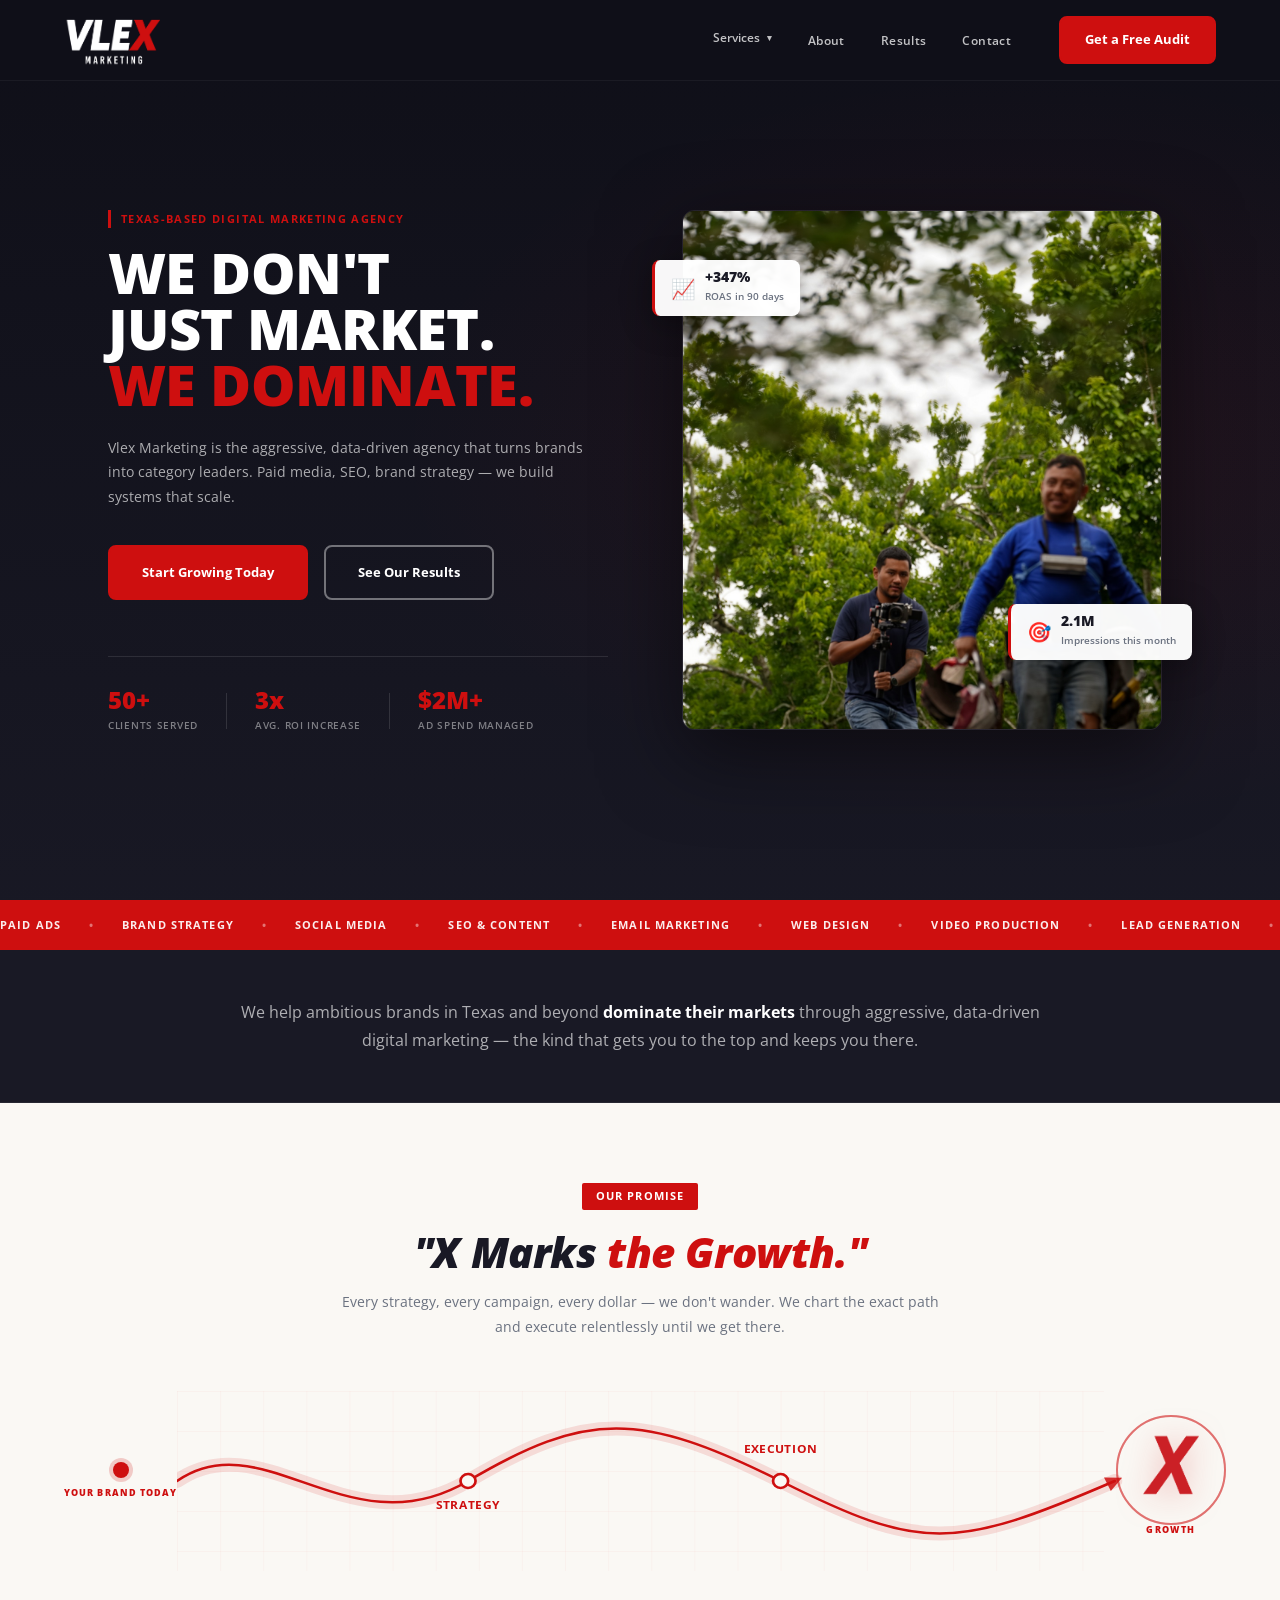
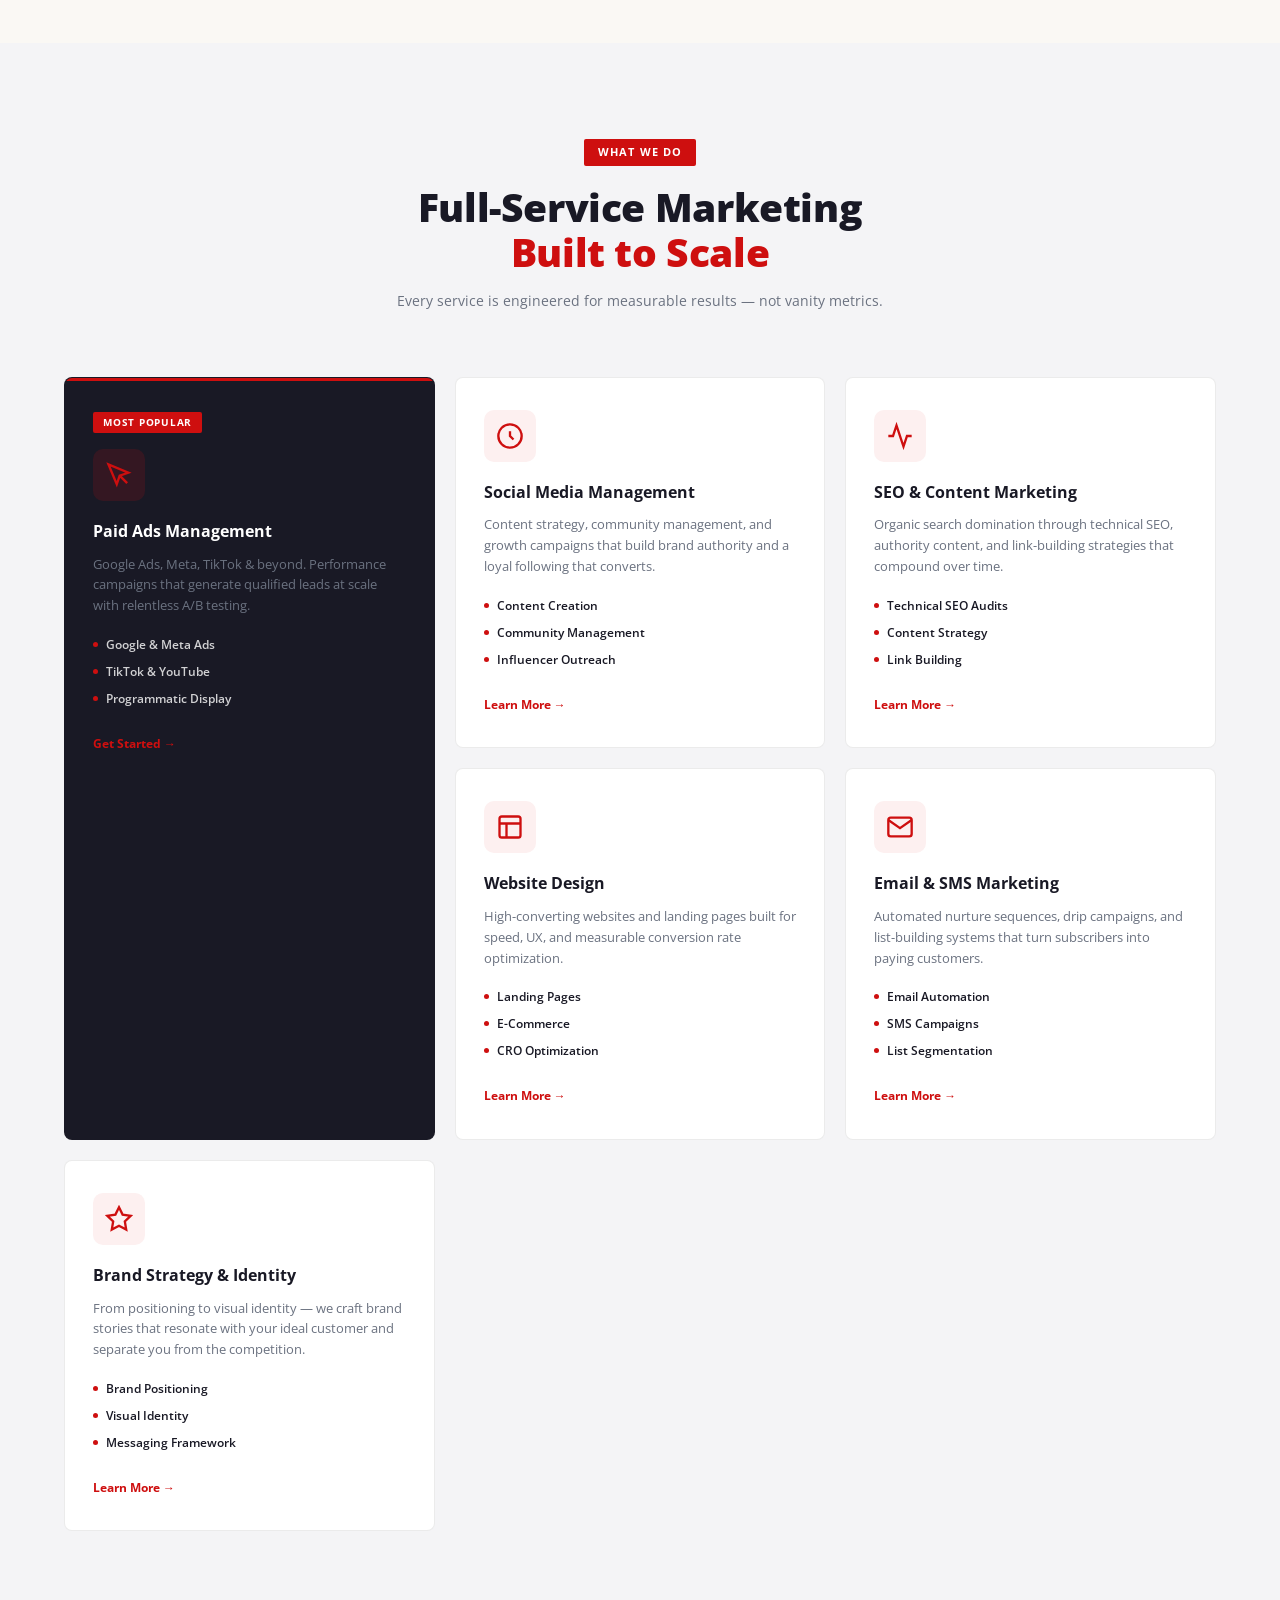
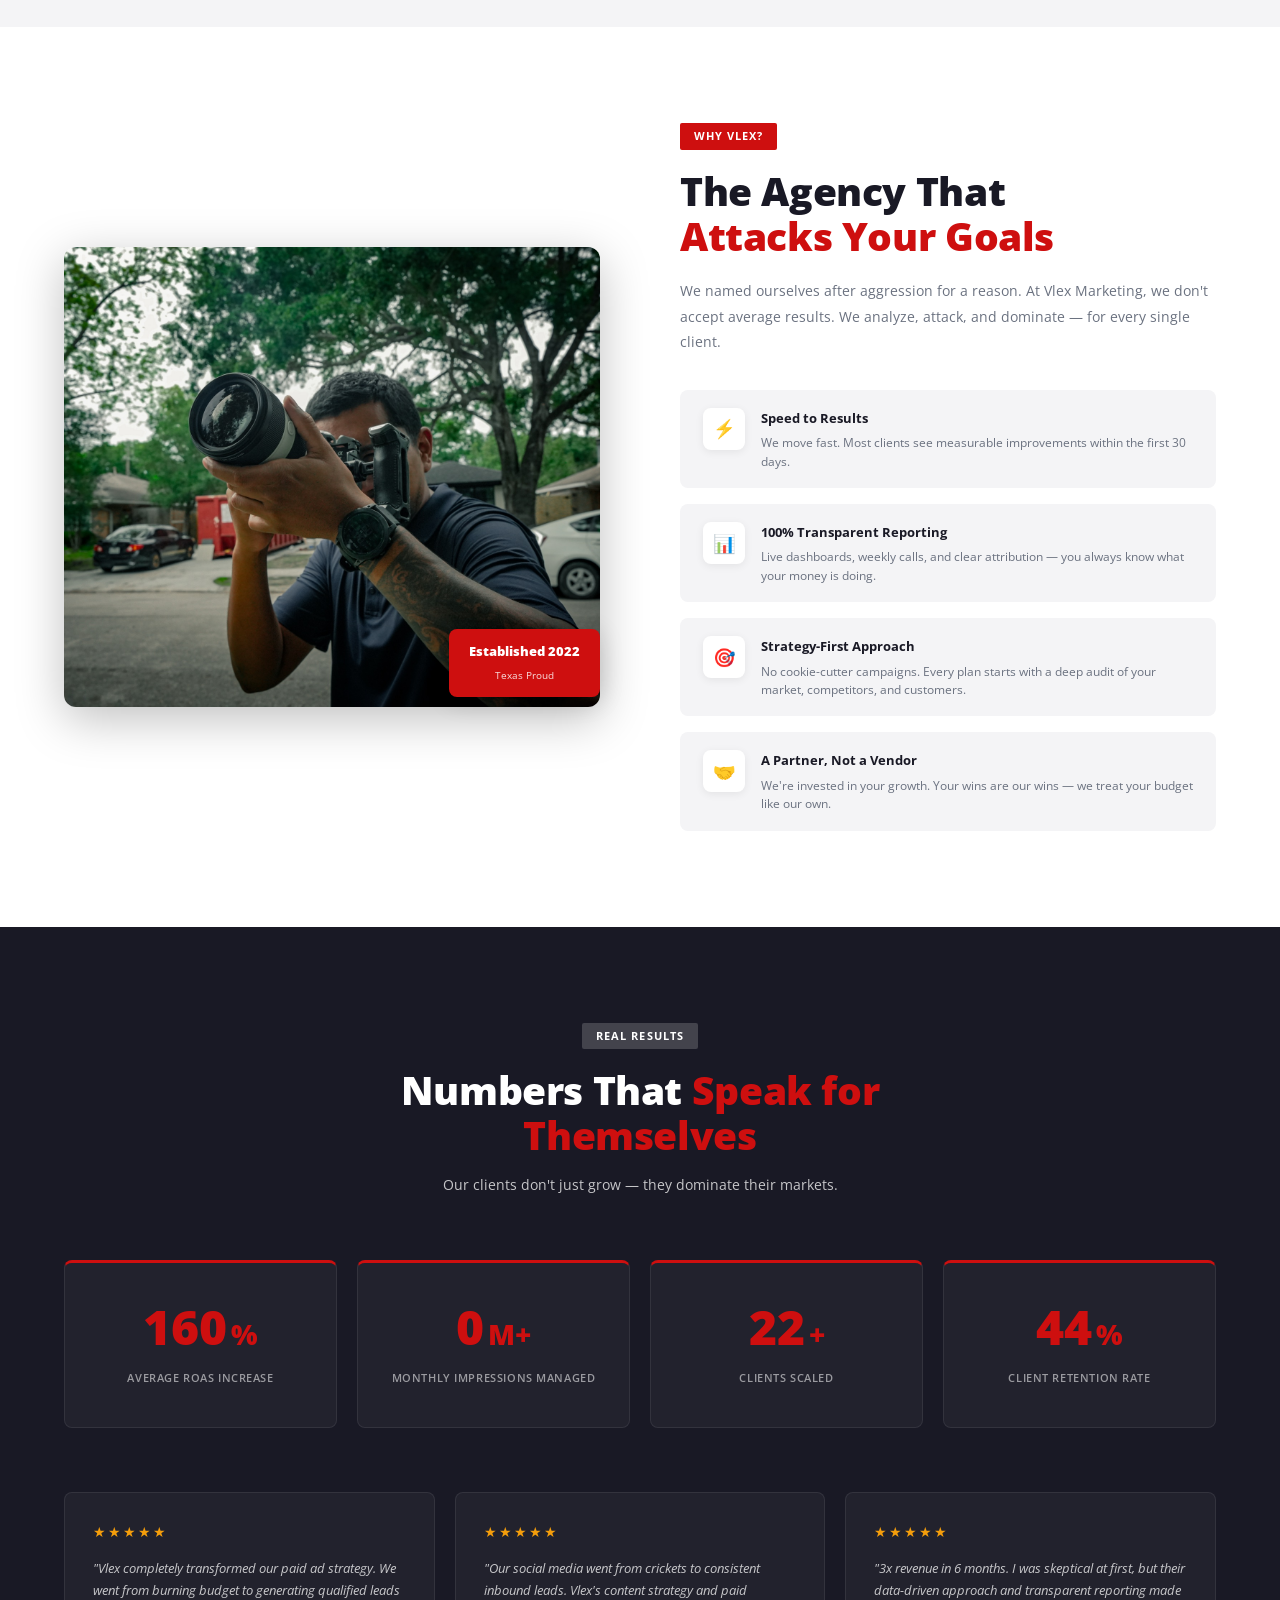
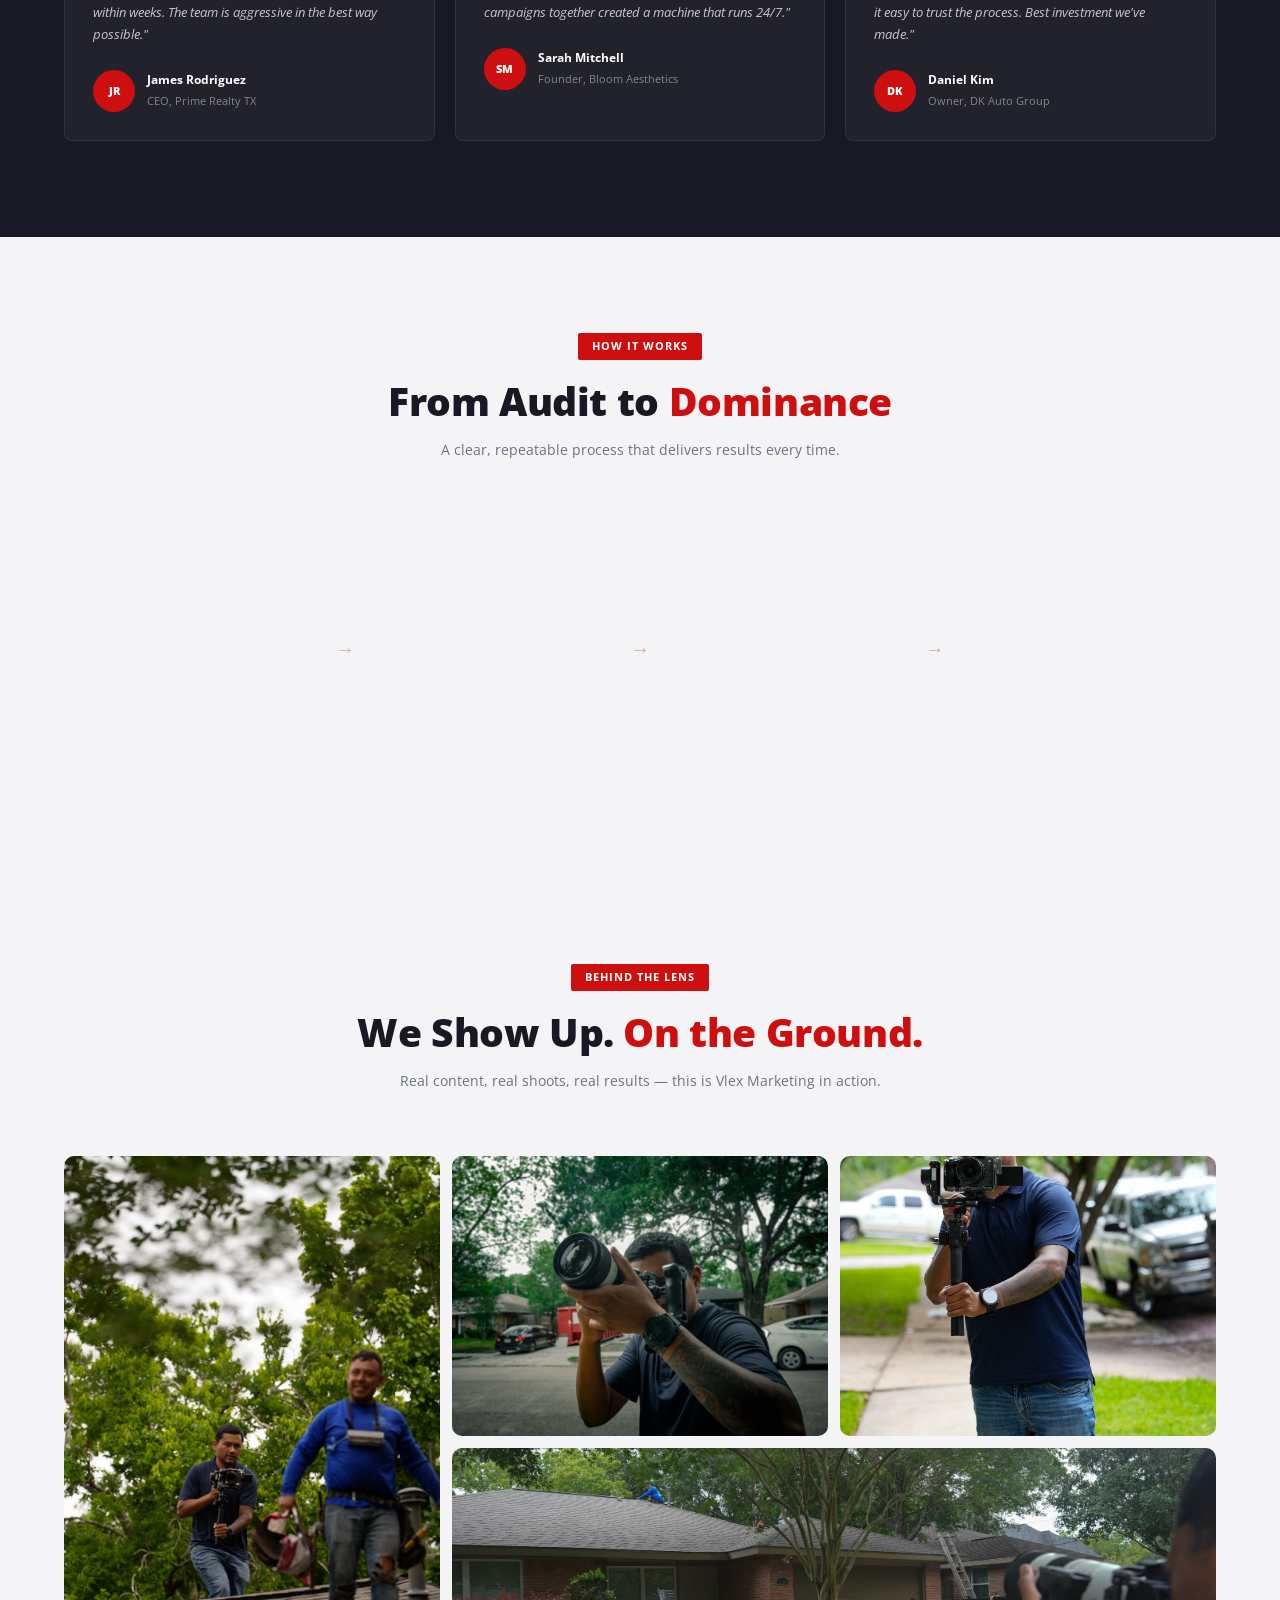
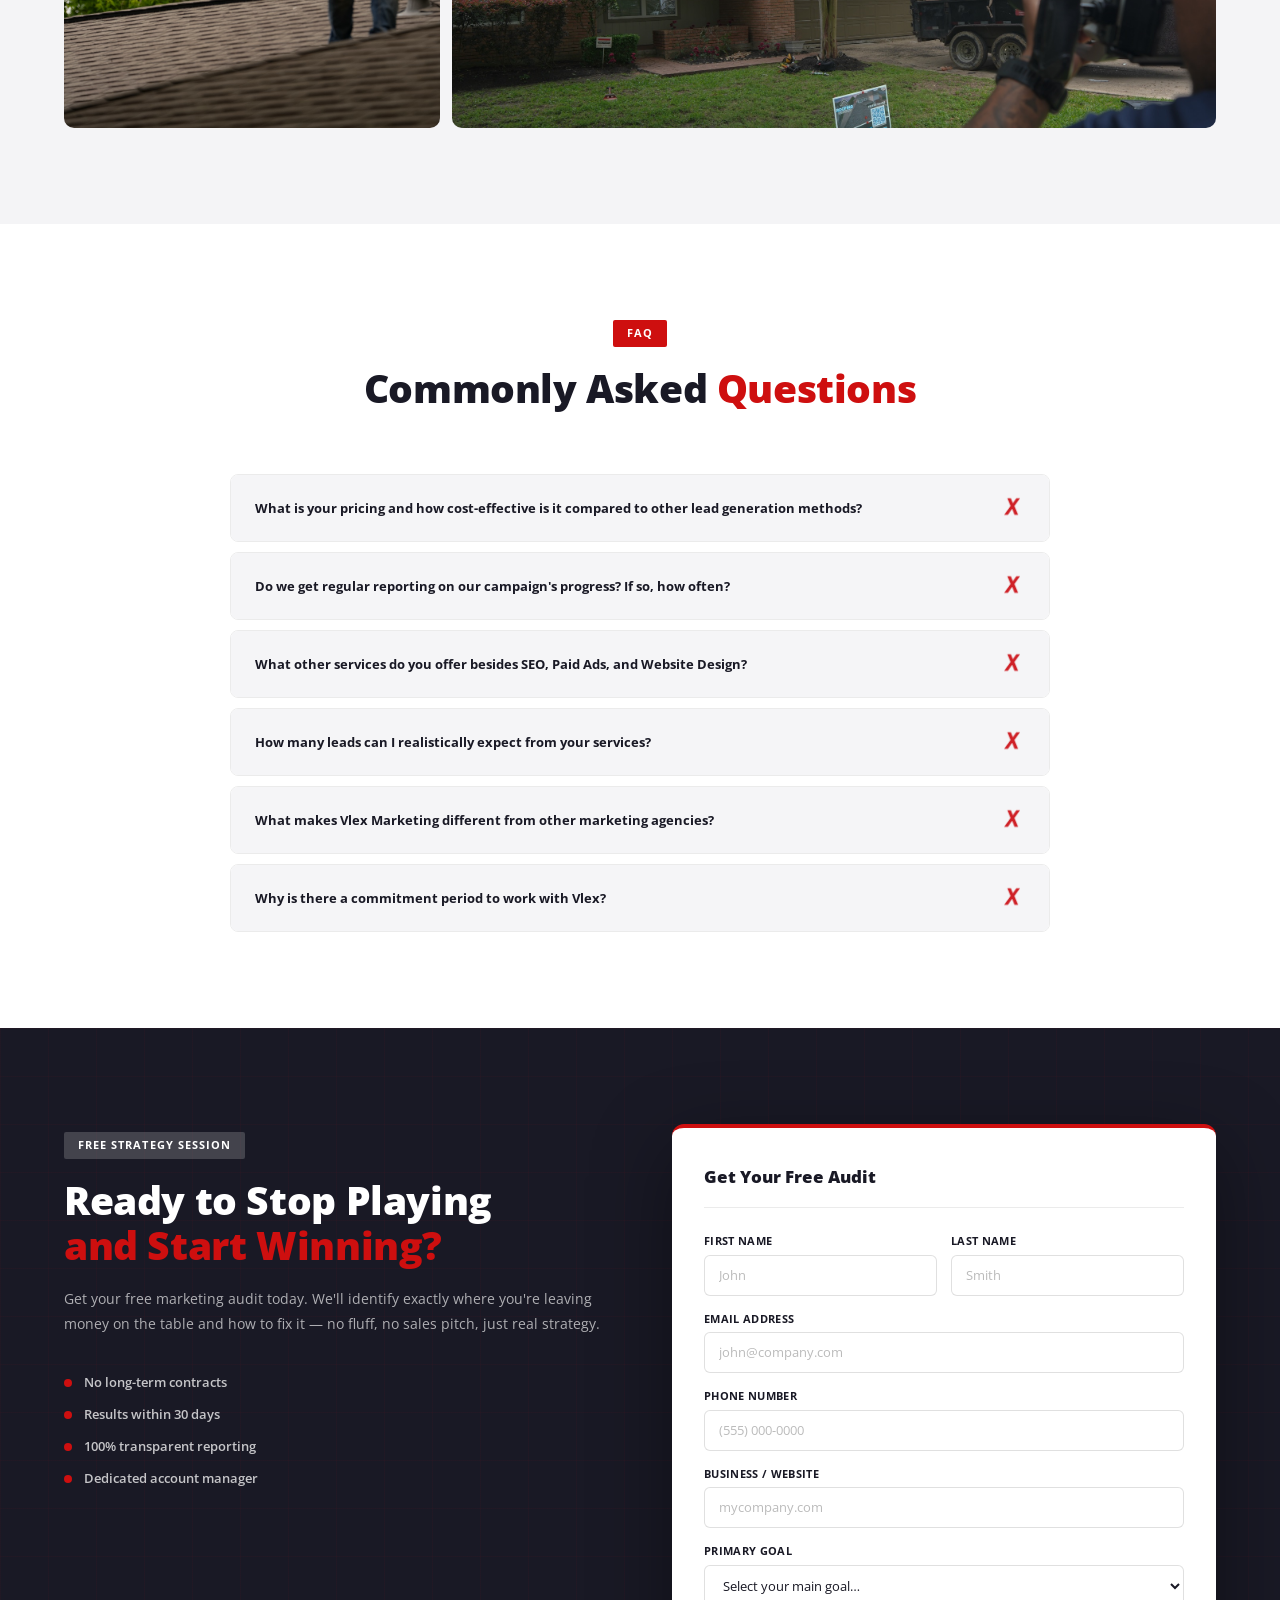
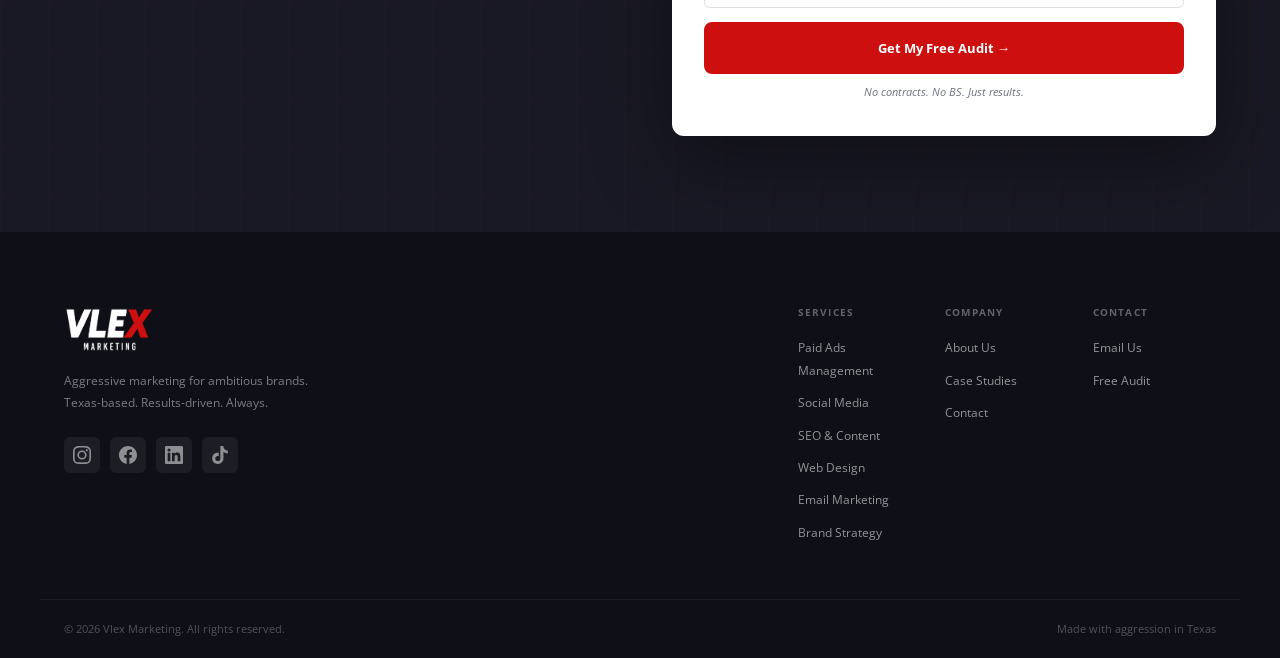
==== index.html @ 025aaabb "Show YOUR BRAND TODAY on mobile, close gap between trail tip and X icon" ====
<!DOCTYPE html>
<html lang="en">
<head>
  <meta charset="UTF-8" />
  <meta name="viewport" content="width=device-width, initial-scale=1.0" />
  <title>Vlex Marketing — Dominate Your Market</title>
  <meta name="description" content="Vlex Marketing is a Texas-based digital marketing agency specializing in paid ads, SEO, social media, and brand strategy that drives real, measurable results." />
  <link rel="preconnect" href="https://fonts.googleapis.com" />
  <link rel="preconnect" href="https://fonts.gstatic.com" crossorigin />
  <link href="https://fonts.googleapis.com/css2?family=Open+Sans:wght@400;500;600;700;800;900&display=swap" rel="stylesheet" />
  <link rel="stylesheet" href="style.css" />
</head>
<body>

  <!-- NAV -->
  <nav class="nav" id="navbar">
    <div class="container nav__inner">
      <a href="#" class="nav__logo">
        <img src="brand assests/logovlex.png" alt="Vlex Marketing" />
      </a>
      <ul class="nav__links">
        <li class="nav__item--dropdown">
          <button class="nav__dropdown-toggle" type="button" onclick="var p=this.closest('.nav__item--dropdown');p.classList.toggle('open');event.stopPropagation();">Services <span class="nav__chevron">▾</span></button>
          <div class="nav__mega">
            <div class="mega__main">
              <a href="paid-ads.html" class="mega__card">
                <div class="mega__img">
                  <img src="brand assests/DSC00026-3.jpg" alt="Paid Ads Management" />
                </div>
                <h4>Paid Ads Management</h4>
                <p>Google Ads, Meta &amp; TikTok campaigns built to generate qualified leads at scale.</p>
              </a>
              <a href="seo.html" class="mega__card">
                <div class="mega__img">
                  <img src="brand assests/DSC00129.jpg" alt="SEO & Content" />
                </div>
                <h4>SEO &amp; Content Marketing</h4>
                <p>Dominate organic search through technical SEO, authority content, and link building.</p>
              </a>
              <a href="website-design.html" class="mega__card">
                <div class="mega__img">
                  <img src="brand assests/DSC00015.jpg" alt="Website Design" />
                </div>
                <h4>Website Design</h4>
                <p>High-converting websites and landing pages built for speed and measurable ROI.</p>
              </a>
            </div>
            <div class="mega__side">
              <a href="google-maps.html" class="mega__side-item">
                <div class="mega__side-icon">
                  <svg width="20" height="20" viewBox="0 0 24 24" fill="none" stroke="currentColor" stroke-width="2"><path d="M21 10c0 7-9 13-9 13s-9-6-9-13a9 9 0 0 1 18 0z"/><circle cx="12" cy="10" r="3"/></svg>
                </div>
                <div>
                  <h4>Google Maps SEO</h4>
                  <p>Get your business to the top of Google Maps so local customers find you first — before your competitors.</p>
                </div>
              </a>
              <a href="local-service-ads.html" class="mega__side-item">
                <div class="mega__side-icon">
                  <svg width="20" height="20" viewBox="0 0 24 24" fill="none" stroke="currentColor" stroke-width="2"><path d="M22 16.92v3a2 2 0 01-2.18 2 19.79 19.79 0 01-8.63-3.07A19.5 19.5 0 013.07 9.8 19.79 19.79 0 01.22 1.18 2 2 0 012.18 0h3a2 2 0 012 1.72 12.84 12.84 0 00.7 2.81 2 2 0 01-.45 2.11L6.91 7.09a16 16 0 006 6l.56-.56a2 2 0 012.11-.45 12.84 12.84 0 002.81.7A2 2 0 0122 14.92z"/></svg>
                </div>
                <div>
                  <h4>Google Local Service Ads</h4>
                  <p>Pay-per-lead ads that put your business at the very top of Google search — only pay when customers call.</p>
                </div>
              </a>
            </div>
          </div>
        </li>
        <li><a href="#about">About</a></li>
        <li><a href="#results">Results</a></li>
        <li><a href="#contact">Contact</a></li>
      </ul>
      <a href="#contact" class="btn btn--primary nav__cta">Get a Free Audit</a>
      <button class="nav__burger" id="burger" aria-label="Toggle menu">
        <span></span><span></span><span></span>
      </button>
    </div>
    <div class="nav__mobile" id="mobileMenu">
      <div class="nav__mobile-dropdown">
        <button class="nav__mobile-services-toggle" type="button" onclick="var m=document.getElementById('mobileServicesMenu');var open=m.classList.toggle('open');this.querySelector('.nav__mobile-chevron').style.transform=open?'rotate(180deg)':'';event.stopPropagation();">
          Services <span class="nav__mobile-chevron">▾</span>
        </button>
        <div class="nav__mobile-services-menu" id="mobileServicesMenu">
          <a href="paid-ads.html">Paid Ads (PPC)</a>
          <a href="seo.html">Search Engine Optimization</a>
          <a href="google-maps.html">Google Maps SEO</a>
          <a href="local-service-ads.html">Google Local Service Ads</a>
          <a href="website-design.html">Website Design</a>
        </div>
      </div>
      <a href="#about">About</a>
      <a href="#results">Results</a>
      <a href="#contact">Contact</a>
      <a href="#contact" class="btn btn--primary">Get a Free Audit</a>
    </div>
  </nav>

  <!-- HERO -->
  <section class="hero" id="home">
    <div class="hero__overlay"></div>
    <div class="container hero__inner">
      <div class="hero__content">
        <span class="eyebrow">Texas-Based Digital Marketing Agency</span>
        <h1 class="hero__headline">
          WE DON'T<br />
          JUST MARKET.<br />
          <span class="text--red">WE DOMINATE.</span>
        </h1>
        <p class="hero__sub">
          Vlex Marketing is the aggressive, data-driven agency that turns brands into category leaders. Paid media, SEO, brand strategy — we build systems that scale.
        </p>
        <div class="hero__actions">
          <a href="#contact" class="btn btn--primary btn--lg">Start Growing Today</a>
          <a href="#results" class="btn btn--outline btn--lg">See Our Results</a>
        </div>
        <div class="hero__trust">
          <div class="trust-item">
            <strong>50+</strong>
            <span>Clients Served</span>
          </div>
          <div class="trust-divider"></div>
          <div class="trust-item">
            <strong>3x</strong>
            <span>Avg. ROI Increase</span>
          </div>
          <div class="trust-divider"></div>
          <div class="trust-item">
            <strong>$2M+</strong>
            <span>Ad Spend Managed</span>
          </div>
        </div>
      </div>
      <div class="hero__visual">
        <div class="hero__photo-wrap">
          <img src="brand assests/DSC00129.jpg" alt="Vlex team filming on rooftop" class="hero__photo" />
          <div class="hero__card hero__card--1">
            <span class="card-icon">📈</span>
            <div>
              <strong>+347%</strong>
              <small>ROAS in 90 days</small>
            </div>
          </div>
          <div class="hero__card hero__card--2">
            <span class="card-icon">🎯</span>
            <div>
              <strong>2.1M</strong>
              <small>Impressions this month</small>
            </div>
          </div>
        </div>
      </div>
    </div>
  </section>

  <!-- RED STRIP / MARQUEE -->
  <div class="marquee-section">
    <div class="marquee-track">
      <div class="marquee-content">
        <span>Paid Ads</span><span class="sep">•</span>
        <span>Brand Strategy</span><span class="sep">•</span>
        <span>Social Media</span><span class="sep">•</span>
        <span>SEO &amp; Content</span><span class="sep">•</span>
        <span>Email Marketing</span><span class="sep">•</span>
        <span>Web Design</span><span class="sep">•</span>
        <span>Video Production</span><span class="sep">•</span>
        <span>Lead Generation</span><span class="sep">•</span>
        <span>Paid Ads</span><span class="sep">•</span>
        <span>Brand Strategy</span><span class="sep">•</span>
        <span>Social Media</span><span class="sep">•</span>
        <span>SEO &amp; Content</span><span class="sep">•</span>
        <span>Email Marketing</span><span class="sep">•</span>
        <span>Web Design</span><span class="sep">•</span>
        <span>Video Production</span><span class="sep">•</span>
        <span>Lead Generation</span><span class="sep">•</span>
      </div>
    </div>
  </div>

  <!-- INTRO STRIP -->
  <section class="intro-strip">
    <div class="container">
      <p class="intro-strip__text">
        We help ambitious brands in Texas and beyond <strong>dominate their markets</strong> through aggressive, data-driven digital marketing — the kind that gets you to the top and keeps you there.
      </p>
    </div>
  </section>

  <!-- X MARKS THE GROWTH -->
  <section class="xmarks">
    <div class="container">
      <div class="xmarks__top">
        <span class="label-tag">Our Promise</span>
        <h2 class="xmarks__headline">"X Marks <span class="text--red">the Growth."</span></h2>
        <p>Every strategy, every campaign, every dollar — we don't wander. We chart the exact path and execute relentlessly until we get there.</p>
      </div>
      <div class="xmarks__stage">
        <div class="xmarks__start">
          <div class="xmarks__start-dot"></div>
          <span>YOUR BRAND TODAY</span>
        </div>
        <div class="xmarks__map">
          <svg class="xmarks__svg" viewBox="0 0 880 180" preserveAspectRatio="none" xmlns="http://www.w3.org/2000/svg">
            <defs>
              <pattern id="mapgrid" width="40" height="40" patternUnits="userSpaceOnUse">
                <path d="M 40 0 L 0 0 0 40" fill="none" stroke="rgba(206,15,15,0.09)" stroke-width="0.7"/>
              </pattern>
              <marker id="arrowhead" markerWidth="8" markerHeight="8" refX="4" refY="4" orient="auto">
                <path d="M1,1 L7,4 L1,7 Z" fill="#ce0f0f" opacity="0.85"/>
              </marker>
            </defs>
            <rect width="860" height="180" fill="url(#mapgrid)" rx="0"/>
            <!-- Glow shadow under path -->
            <path d="M 0,90 C 80,30 160,160 270,90 S 430,20 560,90 S 720,160 870,90"
              fill="none" stroke="rgba(206,15,15,0.12)" stroke-width="14" stroke-linecap="round"/>
            <!-- Main dashed trail -->
            <path class="map-trail"
              d="M 0,90 C 80,30 160,160 270,90 S 430,20 560,90 S 720,160 870,90"
              fill="none" stroke="#ce0f0f" stroke-width="2.5"
              stroke-dasharray="12,7" stroke-linecap="round"
              marker-end="url(#arrowhead)"/>
            <!-- Waypoint rings -->
            <circle cx="270" cy="90" r="7" fill="#faf8f4" stroke="#ce0f0f" stroke-width="2.5"/>
            <circle cx="560" cy="90" r="7" fill="#faf8f4" stroke="#ce0f0f" stroke-width="2.5"/>
            <!-- Waypoint labels -->
            <text x="270" y="118" fill="#ce0f0f" font-size="11" font-family="Open Sans,Arial,sans-serif" font-weight="700" text-anchor="middle" letter-spacing="1">STRATEGY</text>
            <text x="560" y="62" fill="#ce0f0f" font-size="11" font-family="Open Sans,Arial,sans-serif" font-weight="700" text-anchor="middle" letter-spacing="1">EXECUTION</text>
          </svg>
        </div>
        <div class="xmarks__destination">
          <div class="xmarks__pulse"></div>
          <div class="xmarks__pulse xmarks__pulse--2"></div>
          <img src="brand assests/the X.png" alt="X marks the growth" class="xmarks__x" />
          <span class="xmarks__dest-label">GROWTH</span>
        </div>
      </div>
    </div>
  </section>

  <!-- SERVICES -->
  <section class="services section" id="services">
    <div class="container">
      <div class="section__header">
        <span class="label-tag">What We Do</span>
        <h2>Full-Service Marketing<br /><span class="text--red">Built to Scale</span></h2>
        <p>Every service is engineered for measurable results — not vanity metrics.</p>
      </div>
      <div class="services__grid">

        <div class="service-card service-card--featured">
          <div class="service-card__tag">Most Popular</div>
          <div class="service-card__icon">
            <svg width="28" height="28" viewBox="0 0 24 24" fill="none" stroke="currentColor" stroke-width="2"><path d="M3 3l7.07 16.97 2.51-7.39 7.39-2.51L3 3z"/><path d="M13 13l6 6"/></svg>
          </div>
          <h3>Paid Ads Management</h3>
          <p>Google Ads, Meta, TikTok &amp; beyond. Performance campaigns that generate qualified leads at scale with relentless A/B testing.</p>
          <ul class="service-list">
            <li>Google &amp; Meta Ads</li>
            <li>TikTok &amp; YouTube</li>
            <li>Programmatic Display</li>
          </ul>
          <a href="#contact" class="service-card__link">Get Started →</a>
        </div>

        <div class="service-card">
          <div class="service-card__icon">
            <svg width="28" height="28" viewBox="0 0 24 24" fill="none" stroke="currentColor" stroke-width="2"><circle cx="12" cy="12" r="10"/><path d="M12 8v4l3 3"/></svg>
          </div>
          <h3>Social Media Management</h3>
          <p>Content strategy, community management, and growth campaigns that build brand authority and a loyal following that converts.</p>
          <ul class="service-list">
            <li>Content Creation</li>
            <li>Community Management</li>
            <li>Influencer Outreach</li>
          </ul>
          <a href="#contact" class="service-card__link">Learn More →</a>
        </div>

        <div class="service-card">
          <div class="service-card__icon">
            <svg width="28" height="28" viewBox="0 0 24 24" fill="none" stroke="currentColor" stroke-width="2"><polyline points="22 12 18 12 15 21 9 3 6 12 2 12"/></svg>
          </div>
          <h3>SEO &amp; Content Marketing</h3>
          <p>Organic search domination through technical SEO, authority content, and link-building strategies that compound over time.</p>
          <ul class="service-list">
            <li>Technical SEO Audits</li>
            <li>Content Strategy</li>
            <li>Link Building</li>
          </ul>
          <a href="#contact" class="service-card__link">Learn More →</a>
        </div>

        <div class="service-card">
          <div class="service-card__icon">
            <svg width="28" height="28" viewBox="0 0 24 24" fill="none" stroke="currentColor" stroke-width="2"><rect x="3" y="3" width="18" height="18" rx="2"/><path d="M3 9h18"/><path d="M9 21V9"/></svg>
          </div>
          <h3>Website Design</h3>
          <p>High-converting websites and landing pages built for speed, UX, and measurable conversion rate optimization.</p>
          <ul class="service-list">
            <li>Landing Pages</li>
            <li>E-Commerce</li>
            <li>CRO Optimization</li>
          </ul>
          <a href="#contact" class="service-card__link">Learn More →</a>
        </div>

        <div class="service-card">
          <div class="service-card__icon">
            <svg width="28" height="28" viewBox="0 0 24 24" fill="none" stroke="currentColor" stroke-width="2"><path d="M4 4h16c1.1 0 2 .9 2 2v12c0 1.1-.9 2-2 2H4c-1.1 0-2-.9-2-2V6c0-1.1.9-2 2-2z"/><polyline points="22,6 12,13 2,6"/></svg>
          </div>
          <h3>Email &amp; SMS Marketing</h3>
          <p>Automated nurture sequences, drip campaigns, and list-building systems that turn subscribers into paying customers.</p>
          <ul class="service-list">
            <li>Email Automation</li>
            <li>SMS Campaigns</li>
            <li>List Segmentation</li>
          </ul>
          <a href="#contact" class="service-card__link">Learn More →</a>
        </div>

        <div class="service-card">
          <div class="service-card__icon">
            <svg width="28" height="28" viewBox="0 0 24 24" fill="none" stroke="currentColor" stroke-width="2"><polygon points="12 2 15.09 8.26 22 9.27 17 14.14 18.18 21.02 12 17.77 5.82 21.02 7 14.14 2 9.27 8.91 8.26 12 2"/></svg>
          </div>
          <h3>Brand Strategy &amp; Identity</h3>
          <p>From positioning to visual identity — we craft brand stories that resonate with your ideal customer and separate you from the competition.</p>
          <ul class="service-list">
            <li>Brand Positioning</li>
            <li>Visual Identity</li>
            <li>Messaging Framework</li>
          </ul>
          <a href="#contact" class="service-card__link">Learn More →</a>
        </div>

      </div>
    </div>
  </section>

  <!-- ABOUT / WHY VLEX -->
  <section class="about section" id="about">
    <div class="container about__inner">
      <div class="about__visual">
        <div class="about__img-wrap">
          <img src="brand assests/DSC00026-3.jpg" alt="Vlex team in action" class="about__photo" />
          <div class="about__badge">
            <strong>Established 2022</strong>
            <span>Texas Proud</span>
          </div>
        </div>
      </div>
      <div class="about__content">
        <span class="label-tag">Why Vlex?</span>
        <h2>The Agency That<br /><span class="text--red">Attacks Your Goals</span></h2>
        <p class="about__lead">
          We named ourselves after aggression for a reason. At Vlex Marketing, we don't accept average results. We analyze, attack, and dominate — for every single client.
        </p>
        <div class="about__pillars">
          <div class="pillar">
            <div class="pillar__icon">⚡</div>
            <div>
              <h4>Speed to Results</h4>
              <p>We move fast. Most clients see measurable improvements within the first 30 days.</p>
            </div>
          </div>
          <div class="pillar">
            <div class="pillar__icon">📊</div>
            <div>
              <h4>100% Transparent Reporting</h4>
              <p>Live dashboards, weekly calls, and clear attribution — you always know what your money is doing.</p>
            </div>
          </div>
          <div class="pillar">
            <div class="pillar__icon">🎯</div>
            <div>
              <h4>Strategy-First Approach</h4>
              <p>No cookie-cutter campaigns. Every plan starts with a deep audit of your market, competitors, and customers.</p>
            </div>
          </div>
          <div class="pillar">
            <div class="pillar__icon">🤝</div>
            <div>
              <h4>A Partner, Not a Vendor</h4>
              <p>We're invested in your growth. Your wins are our wins — we treat your budget like our own.</p>
            </div>
          </div>
        </div>
      </div>
    </div>
  </section>

  <!-- RESULTS -->
  <section class="results section" id="results">
    <div class="container">
      <div class="section__header section__header--light">
        <span class="label-tag label-tag--light">Real Results</span>
        <h2>Numbers That <span class="text--red">Speak for Themselves</span></h2>
        <p>Our clients don't just grow — they dominate their markets.</p>
      </div>
      <div class="stats__grid">
        <div class="stat-card">
          <div class="stat-card__number" data-target="347">0</div>
          <div class="stat-card__suffix">%</div>
          <p>Average ROAS Increase</p>
        </div>
        <div class="stat-card">
          <div class="stat-card__number" data-target="2">0</div>
          <div class="stat-card__suffix">M+</div>
          <p>Monthly Impressions Managed</p>
        </div>
        <div class="stat-card">
          <div class="stat-card__number" data-target="50">0</div>
          <div class="stat-card__suffix">+</div>
          <p>Clients Scaled</p>
        </div>
        <div class="stat-card">
          <div class="stat-card__number" data-target="98">0</div>
          <div class="stat-card__suffix">%</div>
          <p>Client Retention Rate</p>
        </div>
      </div>

      <!-- TESTIMONIALS -->
      <div class="testimonials">
        <div class="testimonial-card">
          <div class="stars">★★★★★</div>
          <p>"Vlex completely transformed our paid ad strategy. We went from burning budget to generating qualified leads within weeks. The team is aggressive in the best way possible."</p>
          <div class="testimonial-author">
            <div class="author-avatar">JR</div>
            <div>
              <strong>James Rodriguez</strong>
              <span>CEO, Prime Realty TX</span>
            </div>
          </div>
        </div>
        <div class="testimonial-card">
          <div class="stars">★★★★★</div>
          <p>"Our social media went from crickets to consistent inbound leads. Vlex's content strategy and paid campaigns together created a machine that runs 24/7."</p>
          <div class="testimonial-author">
            <div class="author-avatar">SM</div>
            <div>
              <strong>Sarah Mitchell</strong>
              <span>Founder, Bloom Aesthetics</span>
            </div>
          </div>
        </div>
        <div class="testimonial-card">
          <div class="stars">★★★★★</div>
          <p>"3x revenue in 6 months. I was skeptical at first, but their data-driven approach and transparent reporting made it easy to trust the process. Best investment we've made."</p>
          <div class="testimonial-author">
            <div class="author-avatar">DK</div>
            <div>
              <strong>Daniel Kim</strong>
              <span>Owner, DK Auto Group</span>
            </div>
          </div>
        </div>
      </div>
    </div>
  </section>

  <!-- PROCESS -->
  <section class="process section">
    <div class="container">
      <div class="section__header">
        <span class="label-tag">How It Works</span>
        <h2>From Audit to <span class="text--red">Dominance</span></h2>
        <p>A clear, repeatable process that delivers results every time.</p>
      </div>
      <div class="process__steps">
        <div class="process-step">
          <div class="process-step__num">01</div>
          <h3>Free Strategy Audit</h3>
          <p>We analyze your current marketing, competitors, and market opportunity — no charge, no obligation.</p>
        </div>
        <div class="process-step__connector"></div>
        <div class="process-step">
          <div class="process-step__num">02</div>
          <h3>Custom Growth Plan</h3>
          <p>We build a tailored roadmap with clear milestones, KPIs, and budget recommendations specific to your goals.</p>
        </div>
        <div class="process-step__connector"></div>
        <div class="process-step">
          <div class="process-step__num">03</div>
          <h3>Launch &amp; Optimize</h3>
          <p>We execute fast, test relentlessly, and optimize daily — squeezing every dollar for maximum ROI.</p>
        </div>
        <div class="process-step__connector"></div>
        <div class="process-step">
          <div class="process-step__num">04</div>
          <h3>Scale &amp; Dominate</h3>
          <p>Once we find what works, we scale aggressively. Your market won't know what hit them.</p>
        </div>
      </div>
    </div>
  </section>

  <!-- PHOTO GALLERY -->
  <section class="gallery section">
    <div class="container">
      <div class="section__header">
        <span class="label-tag">Behind the Lens</span>
        <h2>We Show Up. <span class="text--red">On the Ground.</span></h2>
        <p>Real content, real shoots, real results — this is Vlex Marketing in action.</p>
      </div>
      <div class="gallery__grid">
        <div class="gallery__item gallery__item--tall">
          <img src="brand assests/DSC00129.jpg" alt="Vlex team filming on rooftop" />
          <div class="gallery__overlay"><span>On the Roof</span></div>
        </div>
        <div class="gallery__item">
          <img src="brand assests/DSC00026-3.jpg" alt="Professional camera work" />
          <div class="gallery__overlay"><span>Professional Shoots</span></div>
        </div>
        <div class="gallery__item">
          <img src="brand assests/DSC00082.jpg" alt="Gimbal video production" />
          <div class="gallery__overlay"><span>Video Production</span></div>
        </div>
        <div class="gallery__item gallery__item--wide">
          <img src="brand assests/DSC00015.jpg" alt="Vlex team at job site" />
          <div class="gallery__overlay"><span>On Location</span></div>
        </div>
      </div>
    </div>
  </section>

  <!-- FAQ -->
  <section class="faq section">
    <div class="container">
      <div class="section__header">
        <span class="label-tag">FAQ</span>
        <h2>Commonly Asked <span class="text--red">Questions</span></h2>
      </div>
      <div class="faq__list">

        <div class="faq__item">
          <button class="faq__q">
            What is your pricing and how cost-effective is it compared to other lead generation methods?
            <img src="brand assests/the X.png" class="faq__icon" alt="" width="26" height="26" />
          </button>
          <div class="faq__a">
            <p>Our pricing is customized based on the scope of your campaign — we don't do one-size-fits-all packages. What we do guarantee is a better cost-per-lead than most traditional methods. Unlike print ads, billboards, or door-knocking, every dollar you spend with Vlex is trackable, measurable, and optimized to bring in real qualified leads.</p>
          </div>
        </div>

        <div class="faq__item">
          <button class="faq__q">
            Do we get regular reporting on our campaign's progress? If so, how often?
            <img src="brand assests/the X.png" class="faq__icon" alt="" width="26" height="26" />
          </button>
          <div class="faq__a">
            <p>Absolutely. You'll receive detailed performance reports on a monthly basis, covering traffic, leads, ad spend, conversions, and keyword rankings. You're never left in the dark — we believe in full transparency so you always know exactly what your investment is doing.</p>
          </div>
        </div>

        <div class="faq__item">
          <button class="faq__q">
            What other services do you offer besides SEO, Paid Ads, and Website Design?
            <img src="brand assests/the X.png" class="faq__icon" alt="" width="26" height="26" />
          </button>
          <div class="faq__a">
            <p>We also offer Google Maps SEO (Local SEO) to help you dominate the Google Maps pack, and Google Local Service Ads — a pay-per-lead ad format where you only pay when a customer actually calls you. Everything we offer is built around one goal: getting your phone to ring with qualified leads.</p>
          </div>
        </div>

        <div class="faq__item">
          <button class="faq__q">
            How many leads can I realistically expect from your services?
            <img src="brand assests/the X.png" class="faq__icon" alt="" width="26" height="26" />
          </button>
          <div class="faq__a">
            <p>Results vary depending on your market, competition, and the services you invest in — but we set realistic expectations up front during your free strategy audit. Our clients typically see a significant increase in qualified inbound leads within the first 90 days. We don't make promises we can't keep, but we do make promises we back up with data.</p>
          </div>
        </div>


        <div class="faq__item">
          <button class="faq__q">
            What makes Vlex Marketing different from other marketing agencies?
            <img src="brand assests/the X.png" class="faq__icon" alt="" width="26" height="26" />
          </button>
          <div class="faq__a">
            <p>Most agencies juggle every industry under the sun — we don't. We specialize in digital marketing for local businesses and home service companies in Texas. That means we understand your customers, your market, and your competition better than a generalist ever could. We're also a small, dedicated team — you'll always know who you're working with and you'll always get a real response.</p>
          </div>
        </div>

        <div class="faq__item">
          <button class="faq__q">
            Why is there a commitment period to work with Vlex?
            <img src="brand assests/the X.png" class="faq__icon" alt="" width="26" height="26" />
          </button>
          <div class="faq__a">
            <p>SEO, paid ads, and digital marketing take time to build momentum. A short-term mindset produces short-term results. We ask for a commitment period because we want to deliver results that actually move the needle — not just quick wins that disappear next month. Every campaign we build is designed for long-term, compounding growth.</p>
          </div>
        </div>

      </div>
    </div>
  </section>

  <!-- CTA / CONTACT -->
  <section class="cta section" id="contact">
    <div class="cta__bg-pattern"></div>
    <div class="container cta__inner">
      <div class="cta__content">
        <span class="label-tag label-tag--light">Free Strategy Session</span>
        <h2>Ready to Stop Playing<br /><span class="text--red">and Start Winning?</span></h2>
        <p>Get your free marketing audit today. We'll identify exactly where you're leaving money on the table and how to fix it — no fluff, no sales pitch, just real strategy.</p>
        <div class="cta__bullets">
          <div class="cta-bullet"><span class="cta-bullet__dot"></span>No long-term contracts</div>
          <div class="cta-bullet"><span class="cta-bullet__dot"></span>Results within 30 days</div>
          <div class="cta-bullet"><span class="cta-bullet__dot"></span>100% transparent reporting</div>
          <div class="cta-bullet"><span class="cta-bullet__dot"></span>Dedicated account manager</div>
        </div>
      </div>
      <form class="cta__form" id="contactForm">
        <h3 class="form-title">Get Your Free Audit</h3>
        <div class="form-row">
          <div class="form-group">
            <label for="fname">First Name</label>
            <input type="text" id="fname" name="fname" placeholder="John" required />
          </div>
          <div class="form-group">
            <label for="lname">Last Name</label>
            <input type="text" id="lname" name="lname" placeholder="Smith" required />
          </div>
        </div>
        <div class="form-group">
          <label for="email">Email Address</label>
          <input type="email" id="email" name="email" placeholder="john@company.com" required />
        </div>
        <div class="form-group">
          <label for="phone">Phone Number</label>
          <input type="tel" id="phone" name="phone" placeholder="(555) 000-0000" />
        </div>
        <div class="form-group">
          <label for="business">Business / Website</label>
          <input type="text" id="business" name="business" placeholder="mycompany.com" />
        </div>
        <div class="form-group">
          <label for="goal">Primary Goal</label>
          <select id="goal" name="goal">
            <option value="">Select your main goal…</option>
            <option>Generate More Leads</option>
            <option>Increase Online Sales</option>
            <option>Grow Brand Awareness</option>
            <option>Improve Ad Performance</option>
            <option>Build Social Media Presence</option>
            <option>Other</option>
          </select>
        </div>
        <button type="submit" class="btn btn--primary btn--full btn--lg">
          Get My Free Audit →
        </button>
        <p class="form-note">No contracts. No BS. Just results.</p>
      </form>
    </div>
  </section>

  <!-- FOOTER -->
  <footer class="footer">
    <div class="container footer__inner">
      <div class="footer__brand">
        <img src="brand assests/logovlex.png" alt="Vlex Marketing" class="footer__logo" />
        <p>Aggressive marketing for ambitious brands.<br />Texas-based. Results-driven. Always.</p>
        <div class="footer__social">
          <a href="https://www.instagram.com/vlexmarketing?igsh=MXIxeHcyamhldG1yMA%3D%3D&utm_source=qr" target="_blank" rel="noopener noreferrer" aria-label="Instagram">
            <svg width="18" height="18" viewBox="0 0 24 24" fill="currentColor"><path d="M12 2.163c3.204 0 3.584.012 4.85.07 3.252.148 4.771 1.691 4.919 4.919.058 1.265.069 1.645.069 4.849 0 3.205-.012 3.584-.069 4.849-.149 3.225-1.664 4.771-4.919 4.919-1.266.058-1.644.07-4.85.07-3.204 0-3.584-.012-4.849-.07-3.26-.149-4.771-1.699-4.919-4.92-.058-1.265-.07-1.644-.07-4.849 0-3.204.013-3.583.07-4.849.149-3.227 1.664-4.771 4.919-4.919 1.266-.057 1.645-.069 4.849-.069zM12 0C8.741 0 8.333.014 7.053.072 2.695.272.273 2.69.073 7.052.014 8.333 0 8.741 0 12c0 3.259.014 3.668.072 4.948.2 4.358 2.618 6.78 6.98 6.98C8.333 23.986 8.741 24 12 24c3.259 0 3.668-.014 4.948-.072 4.354-.2 6.782-2.618 6.979-6.98.059-1.28.073-1.689.073-4.948 0-3.259-.014-3.667-.072-4.947-.196-4.354-2.617-6.78-6.979-6.98C15.668.014 15.259 0 12 0zm0 5.838a6.162 6.162 0 100 12.324 6.162 6.162 0 000-12.324zM12 16a4 4 0 110-8 4 4 0 010 8zm6.406-11.845a1.44 1.44 0 100 2.881 1.44 1.44 0 000-2.881z"/></svg>
          </a>
          <a href="https://www.facebook.com/share/1BEuyUZEoK/?mibextid=wwXIfr" target="_blank" rel="noopener noreferrer" aria-label="Facebook">
            <svg width="18" height="18" viewBox="0 0 24 24" fill="currentColor"><path d="M24 12.073c0-6.627-5.373-12-12-12s-12 5.373-12 12c0 5.99 4.388 10.954 10.125 11.854v-8.385H7.078v-3.47h3.047V9.43c0-3.007 1.792-4.669 4.533-4.669 1.312 0 2.686.235 2.686.235v2.953H15.83c-1.491 0-1.956.925-1.956 1.874v2.25h3.328l-.532 3.47h-2.796v8.385C19.612 23.027 24 18.062 24 12.073z"/></svg>
          </a>
          <a href="#" aria-label="LinkedIn">
            <svg width="18" height="18" viewBox="0 0 24 24" fill="currentColor"><path d="M20.447 20.452h-3.554v-5.569c0-1.328-.027-3.037-1.852-3.037-1.853 0-2.136 1.445-2.136 2.939v5.667H9.351V9h3.414v1.561h.046c.477-.9 1.637-1.85 3.37-1.85 3.601 0 4.267 2.37 4.267 5.455v6.286zM5.337 7.433a2.062 2.062 0 01-2.063-2.065 2.064 2.064 0 112.063 2.065zm1.782 13.019H3.555V9h3.564v11.452zM22.225 0H1.771C.792 0 0 .774 0 1.729v20.542C0 23.227.792 24 1.771 24h20.451C23.2 24 24 23.227 24 22.271V1.729C24 .774 23.2 0 22.222 0h.003z"/></svg>
          </a>
          <a href="https://www.tiktok.com/@vlexmarketing?_r=1&_t=ZT-967NR0LHGeL" target="_blank" rel="noopener noreferrer" aria-label="TikTok">
            <svg width="18" height="18" viewBox="0 0 24 24" fill="currentColor"><path d="M12.525.02c1.31-.02 2.61-.01 3.91-.02.08 1.53.63 3.09 1.75 4.17 1.12 1.11 2.7 1.62 4.24 1.79v4.03c-1.44-.05-2.89-.35-4.2-.97-.57-.26-1.1-.59-1.62-.93-.01 2.92.01 5.84-.02 8.75-.08 1.4-.54 2.79-1.35 3.94-1.31 1.92-3.58 3.17-5.91 3.21-1.43.08-2.86-.31-4.08-1.03-2.02-1.19-3.44-3.37-3.65-5.71-.02-.5-.03-1-.01-1.49.18-1.9 1.12-3.72 2.58-4.96 1.66-1.44 3.98-2.13 6.15-1.72.02 1.48-.04 2.96-.04 4.44-.99-.32-2.15-.23-3.02.37-.63.41-1.11 1.04-1.36 1.75-.21.51-.15 1.07-.14 1.61.24 1.64 1.82 3.02 3.5 2.87 1.12-.01 2.19-.66 2.77-1.61.19-.33.4-.67.41-1.06.1-1.79.06-3.57.07-5.36.01-4.03-.01-8.05.02-12.07z"/></svg>
          </a>
        </div>
      </div>
      <div class="footer__links">
        <div class="footer__col">
          <h4>Services</h4>
          <ul>
            <li><a href="#services">Paid Ads Management</a></li>
            <li><a href="#services">Social Media</a></li>
            <li><a href="#services">SEO &amp; Content</a></li>
            <li><a href="#services">Web Design</a></li>
            <li><a href="#services">Email Marketing</a></li>
            <li><a href="#services">Brand Strategy</a></li>
          </ul>
        </div>
        <div class="footer__col">
          <h4>Company</h4>
          <ul>
            <li><a href="#about">About Us</a></li>
            <li><a href="#results">Case Studies</a></li>
            <li><a href="#contact">Contact</a></li>
          </ul>
        </div>
        <div class="footer__col">
          <h4>Contact</h4>
          <ul>
            <li><a href="mailto:Texasexclusiveproperties@gmail.com">Email Us</a></li>
            <li><a href="#contact">Free Audit</a></li>
          </ul>
        </div>
      </div>
    </div>
    <div class="footer__bottom">
      <div class="container">
        <p>© 2026 Vlex Marketing. All rights reserved.</p>
        <p>Made with aggression in Texas</p>
      </div>
    </div>
  </footer>

  <script src="script.js"></script>
  <script>
    document.addEventListener('click', function(e) {
      var d = document.querySelector('.nav__item--dropdown');
      if (d && !d.contains(e.target)) d.classList.remove('open');
    });
    document.querySelectorAll('.faq__item').forEach(function(item) {
      item.querySelector('.faq__q').addEventListener('click', function() {
        var isOpen = item.classList.contains('open');
        document.querySelectorAll('.faq__item').forEach(function(i) { i.classList.remove('open'); });
        if (!isOpen) item.classList.add('open');
      });
    });
  </script>
</body>
</html>
---- style.css ----
/* ─── RESET & BASE ─────────────────────────────────────────── */
*, *::before, *::after { box-sizing: border-box; margin: 0; padding: 0; }

:root {
  --red:      #ce0f0f;
  --red-dk:   #a80c0c;
  --red-lt:   #fdf0f0;
  --dark:     #191925;
  --dark2:    #0f0f18;
  --dark3:    #23232f;
  --gray:     #6b7280;
  --gray-lt:  #f4f4f6;
  --white:    #ffffff;
  --radius:   8px;
  --shadow:   0 4px 24px rgba(0,0,0,0.15);
  --shadow-lg:0 12px 48px rgba(0,0,0,0.25);
  --transition: 0.22s ease;
  --font:     'Open Sans', Arial, sans-serif;
}

html { scroll-behavior: smooth; font-size: 14px; }

body {
  font-family: var(--font);
  color: var(--dark);
  background: var(--white);
  line-height: 1.6;
  overflow-x: clip;
}

img { max-width: 100%; display: block; }
a  { text-decoration: none; color: inherit; }
ul { list-style: none; }

.container {
  max-width: 1200px;
  margin: 0 auto;
  padding: 0 24px;
}

/* ─── TYPOGRAPHY ───────────────────────────────────────────── */
h1 { font-size: clamp(2.4rem, 5vw, 4rem); font-weight: 900; line-height: 1.05; letter-spacing: -0.01em; }
h2 { font-size: clamp(1.8rem, 3.5vw, 2.8rem); font-weight: 800; line-height: 1.15; letter-spacing: -0.01em; }
h3 { font-size: 1.15rem; font-weight: 700; }
h4 { font-size: 1rem; font-weight: 700; }

.text--red { color: var(--red); }

/* ─── UTILITIES ────────────────────────────────────────────── */
.label-tag {
  display: inline-block;
  padding: 5px 14px;
  background: var(--red);
  color: var(--white);
  border-radius: 2px;
  font-size: 0.75rem;
  font-weight: 700;
  letter-spacing: 0.1em;
  text-transform: uppercase;
  margin-bottom: 18px;
}
.label-tag--light {
  background: rgba(255,255,255,0.18);
  color: var(--white);
}

.eyebrow {
  display: inline-block;
  font-size: 0.8rem;
  font-weight: 700;
  letter-spacing: 0.12em;
  text-transform: uppercase;
  color: var(--red);
  margin-bottom: 16px;
  border-left: 3px solid var(--red);
  padding-left: 10px;
}

.section { padding: 96px 0; }

.section__header {
  text-align: center;
  max-width: 640px;
  margin: 0 auto 64px;
}
.section__header p {
  margin-top: 16px;
  color: var(--gray);
  font-size: 1rem;
}
.section__header--light h2,
.section__header--light p { color: var(--white); }
.section__header--light p { opacity: 0.75; }

/* ─── BUTTONS ──────────────────────────────────────────────── */
.btn {
  display: inline-flex;
  align-items: center;
  justify-content: center;
  gap: 8px;
  padding: 12px 24px;
  border-radius: var(--radius);
  font-family: var(--font);
  font-weight: 700;
  font-size: 0.9rem;
  cursor: pointer;
  border: 2px solid transparent;
  transition: all var(--transition);
  white-space: nowrap;
}
.btn--primary {
  background: var(--red);
  color: var(--white);
  border-color: var(--red);
}
.btn--primary:hover {
  background: var(--red-dk);
  border-color: var(--red-dk);
  transform: translateY(-2px);
  box-shadow: 0 8px 24px rgba(206,15,15,0.4);
}
.btn--outline {
  background: transparent;
  color: var(--white);
  border-color: rgba(255,255,255,0.4);
}
.btn--outline:hover {
  border-color: var(--white);
  background: rgba(255,255,255,0.1);
  transform: translateY(-2px);
}
.btn--lg { padding: 15px 32px; font-size: 0.95rem; }
.btn--full { width: 100%; }

/* ─── NAV ──────────────────────────────────────────────────── */
.nav {
  position: fixed;
  top: 0; left: 0; right: 0;
  z-index: 1000;
  background: var(--dark2);
  border-bottom: 1px solid rgba(255,255,255,0.05);
  transition: box-shadow var(--transition);
}
.nav.scrolled { box-shadow: 0 4px 32px rgba(0,0,0,0.5); }

.nav__inner {
  display: flex;
  align-items: center;
  height: 80px;
  gap: 32px;
}

.nav__logo img {
  height: 52px;
  width: auto;
}

.nav__links {
  display: flex;
  gap: 36px;
  margin-left: auto;
}
.nav__links a {
  font-size: 0.88rem;
  font-weight: 600;
  color: rgba(255,255,255,0.75);
  transition: color var(--transition);
  position: relative;
  letter-spacing: 0.03em;
}
.nav__links a::after {
  content: '';
  position: absolute;
  bottom: -4px; left: 0; right: 0;
  height: 2px;
  background: var(--red);
  transform: scaleX(0);
  transition: transform var(--transition);
  transform-origin: left;
}
.nav__links a:hover { color: var(--white); }
.nav__links a:hover::after { transform: scaleX(1); }

.nav__cta { margin-left: 16px; }

/* ─── MEGA DROPDOWN ─────────────────────────────────────────── */
.nav__item--dropdown { position: relative; }

.nav__dropdown-toggle {
  background: none;
  border: none;
  cursor: pointer;
  font-family: var(--font);
  font-size: 0.88rem;
  font-weight: 600;
  color: rgba(255,255,255,0.75);
  transition: color var(--transition);
  padding: 0;
  display: flex;
  align-items: center;
  gap: 4px;
}
.nav__dropdown-toggle:hover { color: var(--white); }

.nav__chevron {
  font-size: 0.65rem;
  margin-left: 3px;
  display: inline-block;
  transition: transform var(--transition);
}
.nav__item--dropdown.open .nav__chevron { transform: rotate(180deg); }

.nav__mega {
  display: none;
  position: absolute;
  top: calc(100% + 12px);
  left: 50%;
  transform: translateX(-50%);
  width: 820px;
  background: var(--white);
  border-radius: 12px;
  box-shadow: 0 20px 60px rgba(0,0,0,0.18);
  border: 1px solid rgba(0,0,0,0.07);
  overflow: hidden;
  z-index: 2000;
  animation: dropIn 0.18s ease;
}
@keyframes dropIn {
  from { opacity: 0; transform: translateX(-50%) translateY(-8px); }
  to   { opacity: 1; transform: translateX(-50%) translateY(0); }
}
.nav__item--dropdown.open .nav__mega { display: flex; }

/* Left: 3 image cards */
.mega__main {
  display: flex;
  flex-direction: column;
  gap: 0;
  width: 320px;
  flex-shrink: 0;
  border-right: 1px solid rgba(0,0,0,0.07);
  padding: 16px;
  gap: 8px;
}

.mega__card {
  display: flex;
  gap: 14px;
  align-items: flex-start;
  padding: 12px;
  border-radius: 8px;
  text-decoration: none;
  color: inherit;
  transition: background var(--transition);
}
.mega__card:hover { background: var(--gray-lt); }
.mega__card:hover h4 { color: var(--red); }

.mega__img {
  width: 72px;
  height: 54px;
  border-radius: 6px;
  overflow: hidden;
  flex-shrink: 0;
}
.mega__img img {
  width: 100%;
  height: 100%;
  object-fit: cover;
  display: block;
}

.mega__card h4 {
  font-size: 0.88rem;
  font-weight: 700;
  color: var(--dark);
  margin-bottom: 4px;
  transition: color var(--transition);
}
.mega__card p {
  font-size: 0.78rem;
  color: var(--gray);
  line-height: 1.5;
  margin: 0;
}

/* Right: list items */
.mega__side {
  flex: 1;
  padding: 16px;
  display: flex;
  flex-direction: column;
  gap: 4px;
}

.mega__side-item {
  display: flex;
  gap: 12px;
  align-items: flex-start;
  padding: 10px 12px;
  border-radius: 8px;
  text-decoration: none;
  color: inherit;
  transition: background var(--transition);
}
.mega__side-item:hover { background: var(--gray-lt); }
.mega__side-item:hover h4 { color: var(--red); }

.mega__side-icon {
  width: 34px;
  height: 34px;
  border-radius: 8px;
  background: var(--red-lt);
  color: var(--red);
  display: flex;
  align-items: center;
  justify-content: center;
  flex-shrink: 0;
  margin-top: 1px;
}

/* Google Maps SEO & Local Ads get red accent */
.mega__side-item:nth-child(1) .mega__side-icon,
.mega__side-item:nth-child(2) .mega__side-icon {
  background: var(--red);
  color: var(--white);
}
.mega__side-item:nth-child(1) h4,
.mega__side-item:nth-child(2) h4 {
  color: var(--red);
}

.mega__side-item h4 {
  font-size: 0.85rem;
  font-weight: 700;
  color: var(--dark);
  margin-bottom: 3px;
  transition: color var(--transition);
}
.mega__side-item p {
  font-size: 0.76rem;
  color: var(--gray);
  line-height: 1.5;
  margin: 0;
}

.nav__burger {
  display: none;
  flex-direction: column;
  gap: 5px;
  background: none;
  border: none;
  cursor: pointer;
  margin-left: auto;
  padding: 4px;
}
.nav__burger span {
  display: block;
  width: 24px;
  height: 2px;
  background: var(--white);
  border-radius: 2px;
  transition: all var(--transition);
}

.nav__mobile {
  display: none;
  flex-direction: column;
  gap: 0;
  padding: 16px 24px 24px;
  border-top: 1px solid rgba(255,255,255,0.08);
  background: var(--dark2);
}
.nav__mobile a {
  padding: 14px 0;
  font-weight: 600;
  font-size: 1rem;
  border-bottom: 1px solid rgba(255,255,255,0.06);
  color: rgba(255,255,255,0.8);
  transition: color var(--transition);
}
.nav__mobile a:hover { color: var(--white); }
.nav__mobile .btn { margin-top: 20px; text-align: center; }
.nav__mobile.open { display: flex; }

.nav__mobile-dropdown { width: 100%; }

.nav__mobile-services-toggle {
  display: block;
  width: 100%;
  text-align: left;
  background: none;
  border: none;
  border-bottom: 1px solid rgba(255,255,255,0.06);
  padding: 14px 0;
  font-weight: 600;
  font-size: 1rem;
  color: rgba(255,255,255,0.8);
  cursor: pointer;
  font-family: inherit;
}
.nav__mobile-services-toggle:hover { color: var(--white); }

.nav__mobile-chevron {
  float: right;
  transition: transform 0.2s ease;
}

.nav__mobile-services-menu {
  display: none;
  flex-direction: column;
  background: rgba(255,255,255,0.04);
  border-radius: 6px;
  margin: 4px 0 8px;
  overflow: hidden;
}
.nav__mobile-services-menu.open { display: flex; }
.nav__mobile-services-menu a {
  padding: 12px 16px;
  font-size: 0.9rem;
  font-weight: 500;
  border-bottom: 1px solid rgba(255,255,255,0.05);
  color: rgba(255,255,255,0.7);
}
.nav__mobile-services-menu a:last-child { border-bottom: none; }
.nav__mobile-services-menu a:hover { color: var(--red); background: rgba(255,255,255,0.04); }

/* ─── HERO ─────────────────────────────────────────────────── */
.hero {
  position: relative;
  min-height: 100vh;
  display: flex;
  align-items: center;
  background: var(--dark2);
  padding-top: 80px;
  overflow: hidden;
}

.hero__overlay {
  position: absolute;
  inset: 0;
  background:
    radial-gradient(ellipse 70% 60% at 80% 50%, rgba(206,15,15,0.08) 0%, transparent 70%),
    linear-gradient(180deg, rgba(15,15,24,0.95) 0%, rgba(25,25,37,0.92) 100%);
  pointer-events: none;
}

.hero__inner {
  display: grid;
  grid-template-columns: 1fr 1fr;
  gap: 64px;
  align-items: center;
  padding-top: 60px;
  padding-bottom: 100px;
  position: relative;
  z-index: 1;
}

.hero__content { color: var(--white); }

.hero__headline {
  color: var(--white);
  margin: 0 0 24px;
  text-transform: uppercase;
  line-height: 1;
}

.hero__sub {
  font-size: 1rem;
  color: rgba(255,255,255,0.65);
  line-height: 1.75;
  max-width: 500px;
  margin-bottom: 36px;
}

.hero__actions {
  display: flex;
  gap: 16px;
  flex-wrap: wrap;
  margin-bottom: 56px;
}

.hero__trust {
  display: flex;
  align-items: center;
  gap: 28px;
  flex-wrap: wrap;
  padding-top: 32px;
  border-top: 1px solid rgba(255,255,255,0.1);
}
.trust-item { text-align: left; }
.trust-item strong {
  display: block;
  font-size: 1.7rem;
  font-weight: 900;
  color: var(--red);
  line-height: 1;
}
.trust-item span {
  font-size: 0.73rem;
  color: rgba(255,255,255,0.45);
  text-transform: uppercase;
  letter-spacing: 0.07em;
  font-weight: 600;
  margin-top: 4px;
  display: block;
}
.trust-divider {
  width: 1px;
  height: 36px;
  background: rgba(255,255,255,0.12);
}

/* Hero visual */
.hero__visual {
  display: flex;
  justify-content: center;
  align-items: center;
}
.hero__photo-wrap {
  position: relative;
  width: 100%;
  max-width: 480px;
}
.hero__photo {
  width: 100%;
  height: 520px;
  object-fit: cover;
  object-position: center top;
  border-radius: 12px;
  display: block;
  box-shadow: 0 24px 80px rgba(0,0,0,0.5);
  border: 1px solid rgba(255,255,255,0.07);
}

.hero__card {
  position: absolute;
  background: rgba(255,255,255,0.97);
  border-radius: var(--radius);
  padding: 10px 16px;
  display: flex;
  align-items: center;
  gap: 10px;
  box-shadow: 0 8px 32px rgba(0,0,0,0.3);
  animation: floatCard 5s ease-in-out infinite;
  z-index: 2;
  border-left: 3px solid var(--red);
}
.hero__card--1 { top: 50px; left: -30px; animation-delay: 0s; }
.hero__card--2 { bottom: 70px; right: -30px; animation-delay: 2s; }
@keyframes floatCard {
  0%, 100% { transform: translateY(0); }
  50% { transform: translateY(-10px); }
}
.card-icon { font-size: 1.4rem; }
.hero__card strong {
  display: block;
  font-size: 1rem;
  font-weight: 800;
  color: var(--dark);
  line-height: 1;
}
.hero__card small {
  font-size: 0.7rem;
  color: var(--gray);
  font-weight: 600;
}

/* ─── MARQUEE ───────────────────────────────────────────────── */
.marquee-section {
  background: var(--red);
  padding: 16px 0;
  overflow: hidden;
}
.marquee-track { overflow: hidden; }
.marquee-content {
  display: flex;
  align-items: center;
  gap: 28px;
  width: max-content;
  animation: marquee 28s linear infinite;
}
.marquee-content span {
  font-size: 0.8rem;
  font-weight: 700;
  letter-spacing: 0.1em;
  text-transform: uppercase;
  color: rgba(255,255,255,0.92);
  white-space: nowrap;
}
.marquee-content .sep { opacity: 0.45; }
@keyframes marquee {
  from { transform: translateX(0); }
  to { transform: translateX(-50%); }
}

/* ─── INTRO STRIP ───────────────────────────────────────────── */
.intro-strip {
  background: var(--dark);
  padding: 48px 0;
  border-bottom: 1px solid rgba(255,255,255,0.06);
}
.intro-strip__text {
  max-width: 800px;
  margin: 0 auto;
  text-align: center;
  font-size: 1.15rem;
  color: rgba(255,255,255,0.65);
  line-height: 1.75;
}
.intro-strip__text strong { color: var(--white); font-weight: 700; }

/* ─── X MARKS THE GROWTH ───────────────────────────────────── */
.xmarks {
  background: #faf8f4;
  padding: 80px 0 72px;
  overflow: hidden;
}

.xmarks__top {
  text-align: center;
  max-width: 600px;
  margin: 0 auto 52px;
}
.xmarks__top .label-tag { background: var(--red); }
.xmarks__headline { font-size: clamp(2rem, 4vw, 3rem); font-style: italic; margin-bottom: 14px; }
.xmarks__top p { color: var(--gray); font-size: 1rem; line-height: 1.75; }

.xmarks__stage {
  display: flex;
  align-items: center;
  gap: 0;
  position: relative;
}

/* Start marker */
.xmarks__start {
  display: flex;
  flex-direction: column;
  align-items: center;
  gap: 8px;
  flex-shrink: 0;
}
.xmarks__start-dot {
  width: 16px;
  height: 16px;
  border-radius: 50%;
  background: var(--red);
  box-shadow: 0 0 0 4px rgba(206,15,15,0.2);
}
.xmarks__start span {
  font-size: 0.65rem;
  font-weight: 800;
  letter-spacing: 0.12em;
  color: var(--red);
  text-transform: uppercase;
  white-space: nowrap;
}

/* Map SVG strip */
.xmarks__map {
  flex: 1;
  position: relative;
}
.xmarks__svg {
  width: 100%;
  height: 180px;
  display: block;
}

/* Animated trail draw-on effect */
.map-trail {
  stroke-dasharray: 1400;
  stroke-dashoffset: 1400;
  transition: stroke-dashoffset 2.2s cubic-bezier(0.4, 0, 0.2, 1);
}
.map-trail.drawn { stroke-dashoffset: 0; }

/* Destination X */
.xmarks__destination {
  position: relative;
  display: flex;
  flex-direction: column;
  align-items: center;
  gap: 8px;
  flex-shrink: 0;
}

.xmarks__pulse,
.xmarks__pulse--2 {
  position: absolute;
  top: 50%;
  left: 50%;
  transform: translate(-50%, -60%);
  width: 110px;
  height: 110px;
  border-radius: 50%;
  border: 2px solid rgba(206,15,15,0.35);
  animation: xpulse 2s ease-out infinite;
  pointer-events: none;
}
.xmarks__pulse--2 { animation-delay: 0.8s; }
@keyframes xpulse {
  0%   { transform: translate(-50%, -60%) scale(0.8); opacity: 0.8; }
  100% { transform: translate(-50%, -60%) scale(1.6); opacity: 0; }
}

.xmarks__x {
  width: 90px;
  height: 90px;
  object-fit: contain;
  mix-blend-mode: multiply;
  position: relative;
  z-index: 1;
  filter: drop-shadow(0 4px 16px rgba(206,15,15,0.25));
  animation: xbounce 2s ease-in-out infinite;
}
@keyframes xbounce {
  0%, 100% { transform: scale(1) rotate(-2deg); }
  50%       { transform: scale(1.07) rotate(2deg); }
}

.xmarks__dest-label {
  font-size: 0.65rem;
  font-weight: 800;
  letter-spacing: 0.15em;
  color: var(--red);
  text-transform: uppercase;
}

@media (max-width: 768px) {
  .xmarks { overflow: visible; }
  .xmarks__stage {
    display: flex;
    flex-direction: row;
    align-items: center;
    gap: 0;
  }
  .xmarks__start {
    display: flex;
    flex-direction: column;
    align-items: center;
    flex-shrink: 0;
    width: 42px;
    gap: 3px;
  }
  .xmarks__start-dot { width: 10px; height: 10px; box-shadow: 0 0 0 3px rgba(206,15,15,0.2); }
  .xmarks__start span {
    font-size: 0.38rem;
    white-space: normal;
    text-align: center;
    line-height: 1.3;
    letter-spacing: 0.04em;
  }
  .xmarks__map { flex: 1; min-width: 0; }
  .xmarks__svg { height: 90px; width: 100%; overflow: visible; }
  .xmarks__destination {
    position: relative;
    flex-shrink: 0;
    width: 60px;
    margin-left: -22px;
    gap: 0;
    z-index: 2;
  }
  .xmarks__dest-label { display: none; }
  .xmarks__x { width: 56px; height: 56px; }
  .xmarks__pulse, .xmarks__pulse--2 { width: 64px; height: 64px; }
}

/* ─── SERVICES ──────────────────────────────────────────────── */
.services { background: var(--gray-lt); }

.services__grid {
  display: grid;
  grid-template-columns: repeat(3, 1fr);
  gap: 20px;
}

.service-card {
  background: var(--white);
  border-radius: var(--radius);
  padding: 32px 28px;
  border: 1px solid rgba(0,0,0,0.08);
  transition: all var(--transition);
  position: relative;
  overflow: hidden;
}
.service-card::after {
  content: '';
  position: absolute;
  top: 0; left: 0; right: 0;
  height: 3px;
  background: var(--red);
  transform: scaleX(0);
  transition: transform var(--transition);
  transform-origin: left;
}
.service-card:hover {
  transform: translateY(-5px);
  box-shadow: var(--shadow-lg);
  border-color: rgba(206,15,15,0.15);
}
.service-card:hover::after { transform: scaleX(1); }

.service-card--featured {
  background: var(--dark);
  color: var(--white);
  border-color: transparent;
  grid-column: 1;
  grid-row: 1 / 3;
}
.service-card--featured::after { transform: scaleX(1); }
.service-card--featured p { color: rgba(255,255,255,0.65); }
.service-card--featured .service-card__icon {
  background: rgba(206,15,15,0.15);
  color: var(--red);
}
.service-card--featured .service-list li { color: rgba(255,255,255,0.8); }
.service-card--featured .service-list li::before { background: var(--red); }
.service-card--featured .service-card__link { color: var(--red); }
.service-card--featured h3 { color: var(--white); }

.service-card__tag {
  display: inline-block;
  background: var(--red);
  color: var(--white);
  font-size: 0.68rem;
  font-weight: 700;
  letter-spacing: 0.08em;
  text-transform: uppercase;
  padding: 3px 10px;
  border-radius: 2px;
  margin-bottom: 16px;
}

.service-card__icon {
  width: 52px;
  height: 52px;
  background: var(--red-lt);
  border-radius: 10px;
  display: flex;
  align-items: center;
  justify-content: center;
  color: var(--red);
  margin-bottom: 18px;
}

.service-card h3 { margin-bottom: 10px; }
.service-card p { color: var(--gray); font-size: 0.9rem; line-height: 1.65; margin-bottom: 18px; }

.service-list { margin-bottom: 24px; display: flex; flex-direction: column; gap: 8px; }
.service-list li {
  font-size: 0.85rem;
  font-weight: 600;
  color: var(--dark);
  display: flex;
  align-items: center;
  gap: 8px;
}
.service-list li::before {
  content: '';
  width: 5px;
  height: 5px;
  background: var(--red);
  border-radius: 50%;
  flex-shrink: 0;
}

.service-card__link {
  font-size: 0.85rem;
  font-weight: 700;
  color: var(--red);
  transition: letter-spacing var(--transition);
  display: inline-flex;
  align-items: center;
  gap: 4px;
}
.service-card__link:hover { letter-spacing: 0.02em; }

/* ─── ABOUT ─────────────────────────────────────────────────── */
.about { background: var(--white); }

.about__inner {
  display: grid;
  grid-template-columns: 1fr 1fr;
  gap: 80px;
  align-items: center;
}

.about__img-wrap {
  position: relative;
  display: flex;
  justify-content: center;
}

.about__photo {
  width: 100%;
  height: 460px;
  object-fit: cover;
  object-position: center top;
  border-radius: 12px;
  display: block;
  box-shadow: var(--shadow-lg);
}

.about__badge {
  position: absolute;
  bottom: 10px;
  right: 0;
  background: var(--red);
  color: var(--white);
  padding: 12px 20px;
  border-radius: var(--radius);
  text-align: center;
  box-shadow: var(--shadow);
  z-index: 2;
}
.about__badge strong { display: block; font-size: 0.95rem; font-weight: 800; }
.about__badge span { font-size: 0.72rem; opacity: 0.85; }

.about__lead {
  font-size: 1rem;
  color: var(--gray);
  line-height: 1.8;
  margin: 20px 0 36px;
}

.about__pillars { display: flex; flex-direction: column; gap: 16px; }
.pillar {
  display: flex;
  gap: 16px;
  align-items: flex-start;
  padding: 18px 20px;
  border-radius: var(--radius);
  background: var(--gray-lt);
  border-left: 3px solid transparent;
  transition: all var(--transition);
}
.pillar:hover {
  background: var(--red-lt);
  border-left-color: var(--red);
  transform: translateX(4px);
}
.pillar__icon {
  font-size: 1.3rem;
  flex-shrink: 0;
  width: 42px;
  height: 42px;
  background: var(--white);
  border-radius: 8px;
  display: flex;
  align-items: center;
  justify-content: center;
  box-shadow: 0 2px 8px rgba(0,0,0,0.07);
}
.pillar h4 { margin-bottom: 4px; font-size: 0.95rem; }
.pillar p { font-size: 0.85rem; color: var(--gray); line-height: 1.55; }

/* ─── RESULTS ───────────────────────────────────────────────── */
.results {
  background: var(--dark);
  color: var(--white);
}

.stats__grid {
  display: grid;
  grid-template-columns: repeat(4, 1fr);
  gap: 20px;
  margin-bottom: 64px;
}

.stat-card {
  text-align: center;
  padding: 40px 20px;
  background: rgba(255,255,255,0.04);
  border: 1px solid rgba(255,255,255,0.08);
  border-radius: var(--radius);
  transition: all var(--transition);
  border-top: 3px solid var(--red);
}
.stat-card:hover {
  background: rgba(206,15,15,0.08);
  border-color: rgba(206,15,15,0.3);
  transform: translateY(-4px);
}
.stat-card__number {
  font-size: clamp(2.4rem, 4vw, 3.4rem);
  font-weight: 900;
  color: var(--red);
  display: inline;
  line-height: 1;
}
.stat-card__suffix {
  font-size: clamp(1.4rem, 2.5vw, 2rem);
  font-weight: 900;
  color: var(--red);
  display: inline;
}
.stat-card p {
  margin-top: 12px;
  font-size: 0.82rem;
  color: rgba(255,255,255,0.55);
  font-weight: 600;
  text-transform: uppercase;
  letter-spacing: 0.05em;
}

/* Testimonials */
.testimonials {
  display: grid;
  grid-template-columns: repeat(3, 1fr);
  gap: 20px;
}

.testimonial-card {
  background: rgba(255,255,255,0.04);
  border: 1px solid rgba(255,255,255,0.08);
  border-radius: var(--radius);
  padding: 28px;
  transition: all var(--transition);
}
.testimonial-card:hover {
  background: rgba(255,255,255,0.07);
  transform: translateY(-4px);
  border-color: rgba(206,15,15,0.3);
}

.stars { color: #f59e0b; font-size: 1rem; margin-bottom: 14px; letter-spacing: 2px; }

.testimonial-card p {
  color: rgba(255,255,255,0.75);
  font-size: 0.9rem;
  line-height: 1.75;
  margin-bottom: 24px;
  font-style: italic;
}

.testimonial-author {
  display: flex;
  align-items: center;
  gap: 12px;
}
.author-avatar {
  width: 42px;
  height: 42px;
  border-radius: 50%;
  background: var(--red);
  color: var(--white);
  font-weight: 800;
  font-size: 0.78rem;
  display: flex;
  align-items: center;
  justify-content: center;
  flex-shrink: 0;
}
.testimonial-author strong { display: block; font-size: 0.88rem; color: var(--white); }
.testimonial-author span { font-size: 0.75rem; color: rgba(255,255,255,0.45); }

/* ─── PROCESS ───────────────────────────────────────────────── */
.process { background: var(--gray-lt); }

.process__steps {
  display: flex;
  align-items: stretch;
  justify-content: center;
  gap: 0;
  flex-wrap: wrap;
}

.process-step {
  flex: 1;
  min-width: 210px;
  max-width: 260px;
  text-align: center;
  padding: 36px 24px;
  background: var(--white);
  border: 1px solid rgba(0,0,0,0.08);
  border-radius: var(--radius);
  transition: all var(--transition);
  margin: 6px;
}
.process-step:hover {
  transform: translateY(-5px);
  box-shadow: var(--shadow);
  border-color: rgba(206,15,15,0.2);
}

.process-step__num {
  font-size: 2.8rem;
  font-weight: 900;
  color: var(--red);
  opacity: 0.25;
  line-height: 1;
  margin-bottom: 14px;
}
.process-step h3 { font-size: 0.95rem; margin-bottom: 10px; color: var(--dark); }
.process-step p { font-size: 0.83rem; color: var(--gray); line-height: 1.65; }

.process-step__connector {
  display: flex;
  align-items: center;
  justify-content: center;
  color: rgba(206,15,15,0.35);
  font-size: 1.4rem;
  padding: 0 4px;
  margin: 6px 0;
}
.process-step__connector::after { content: '→'; }

/* ─── CTA ────────────────────────────────────────────────────── */
.cta {
  position: relative;
  background: var(--dark);
  overflow: hidden;
  padding: 96px 0;
}

.cta__bg-pattern {
  position: absolute;
  inset: 0;
  background-image:
    linear-gradient(rgba(206,15,15,0.04) 1px, transparent 1px),
    linear-gradient(90deg, rgba(206,15,15,0.04) 1px, transparent 1px);
  background-size: 48px 48px;
  pointer-events: none;
}

.cta__inner {
  display: grid;
  grid-template-columns: 1fr 1fr;
  gap: 64px;
  align-items: start;
  position: relative;
  z-index: 1;
}

.cta__content { color: var(--white); padding-top: 8px; }
.cta__content h2 { color: var(--white); margin-bottom: 20px; }
.cta__content p {
  color: rgba(255,255,255,0.65);
  font-size: 0.98rem;
  line-height: 1.8;
  margin-bottom: 36px;
}

.cta__bullets {
  display: flex;
  flex-direction: column;
  gap: 12px;
}
.cta-bullet {
  display: flex;
  align-items: center;
  gap: 12px;
  font-size: 0.9rem;
  color: rgba(255,255,255,0.75);
  font-weight: 600;
}
.cta-bullet__dot {
  width: 8px;
  height: 8px;
  background: var(--red);
  border-radius: 50%;
  flex-shrink: 0;
}

/* Form */
.cta__form {
  background: var(--white);
  border-radius: 12px;
  padding: 36px 32px;
  box-shadow: 0 24px 80px rgba(0,0,0,0.4);
  border-top: 4px solid var(--red);
}

.form-title {
  font-size: 1.2rem;
  font-weight: 800;
  color: var(--dark);
  margin-bottom: 24px;
  padding-bottom: 16px;
  border-bottom: 1px solid rgba(0,0,0,0.08);
}

.form-row {
  display: grid;
  grid-template-columns: 1fr 1fr;
  gap: 14px;
}

.form-group {
  display: flex;
  flex-direction: column;
  gap: 5px;
  margin-bottom: 14px;
}

.form-group label {
  font-size: 0.78rem;
  font-weight: 700;
  color: var(--dark);
  letter-spacing: 0.03em;
  text-transform: uppercase;
}

.form-group input,
.form-group select {
  padding: 11px 14px;
  border: 1.5px solid rgba(0,0,0,0.12);
  border-radius: 6px;
  font-size: 0.9rem;
  font-family: var(--font);
  color: var(--dark);
  background: var(--white);
  transition: border-color var(--transition), box-shadow var(--transition);
  outline: none;
}
.form-group input:focus,
.form-group select:focus {
  border-color: var(--red);
  box-shadow: 0 0 0 3px rgba(206,15,15,0.1);
}
.form-group input::placeholder { color: #bbb; }

.form-note {
  text-align: center;
  font-size: 0.75rem;
  color: var(--gray);
  margin-top: 10px;
  font-style: italic;
}

/* ─── FOOTER ────────────────────────────────────────────────── */
.footer {
  background: var(--dark2);
  color: var(--white);
  padding: 72px 0 0;
}

.footer__inner {
  display: grid;
  grid-template-columns: 1.6fr 1fr;
  gap: 64px;
  padding-bottom: 56px;
  border-bottom: 1px solid rgba(255,255,255,0.06);
}

.footer__logo {
  height: 48px;
  width: auto;
  margin-bottom: 18px;
}

.footer__brand p {
  color: rgba(255,255,255,0.45);
  font-size: 0.88rem;
  line-height: 1.75;
  max-width: 280px;
  margin-bottom: 24px;
}

.footer__social {
  display: flex;
  gap: 10px;
}
.footer__social a {
  width: 36px;
  height: 36px;
  border-radius: 6px;
  background: rgba(255,255,255,0.06);
  display: flex;
  align-items: center;
  justify-content: center;
  color: rgba(255,255,255,0.5);
  transition: all var(--transition);
}
.footer__social a:hover {
  background: var(--red);
  color: var(--white);
  transform: translateY(-2px);
}

.footer__links {
  display: grid;
  grid-template-columns: repeat(3, 1fr);
  gap: 24px;
}

.footer__col h4 {
  font-size: 0.72rem;
  text-transform: uppercase;
  letter-spacing: 0.12em;
  color: rgba(255,255,255,0.35);
  margin-bottom: 16px;
  font-weight: 700;
}
.footer__col ul { display: flex; flex-direction: column; gap: 10px; }
.footer__col a {
  font-size: 0.85rem;
  color: rgba(255,255,255,0.55);
  transition: color var(--transition);
}
.footer__col a:hover { color: var(--white); }

.footer__bottom {
  padding: 20px 0;
}
.footer__bottom .container {
  display: flex;
  justify-content: space-between;
  align-items: center;
  flex-wrap: wrap;
  gap: 8px;
}
.footer__bottom p {
  font-size: 0.78rem;
  color: rgba(255,255,255,0.28);
}

/* ─── GALLERY ───────────────────────────────────────────────── */
.gallery { background: var(--gray-lt); }

.gallery__grid {
  display: grid;
  grid-template-columns: 1fr 1fr 1fr;
  grid-template-rows: 280px 280px;
  gap: 12px;
}

.gallery__item {
  position: relative;
  overflow: hidden;
  border-radius: 10px;
  cursor: pointer;
}
.gallery__item img {
  width: 100%;
  height: 100%;
  object-fit: cover;
  display: block;
  transition: transform 0.5s ease;
}
.gallery__item:hover img { transform: scale(1.06); }

.gallery__item--tall {
  grid-row: 1 / 3;
}
.gallery__item--wide {
  grid-column: 2 / 4;
}

.gallery__overlay {
  position: absolute;
  inset: 0;
  background: linear-gradient(to top, rgba(15,15,24,0.75) 0%, transparent 50%);
  display: flex;
  align-items: flex-end;
  padding: 20px;
  opacity: 0;
  transition: opacity 0.3s ease;
}
.gallery__item:hover .gallery__overlay { opacity: 1; }
.gallery__overlay span {
  color: var(--white);
  font-weight: 700;
  font-size: 0.9rem;
  letter-spacing: 0.05em;
  text-transform: uppercase;
  border-left: 3px solid var(--red);
  padding-left: 10px;
}

/* ─── RESPONSIVE ────────────────────────────────────────────── */
@media (max-width: 1024px) {
  .services__grid { grid-template-columns: 1fr 1fr; }
  .service-card--featured { grid-column: 1; grid-row: auto; }
  .stats__grid { grid-template-columns: repeat(2, 1fr); }
  .testimonials { grid-template-columns: 1fr 1fr; }
  .testimonials .testimonial-card:last-child { grid-column: 1 / -1; }
  .process-step__connector { display: none; }
}

@media (max-width: 768px) {
  .section { padding: 72px 0; }

  .nav__links, .nav__cta { display: none; }
  .nav__burger { display: flex; }

  .hero__inner {
    grid-template-columns: 1fr;
    text-align: center;
    gap: 40px;
    padding-top: 40px;
    padding-bottom: 80px;
  }
  .eyebrow { border-left: none; padding-left: 0; }
  .hero__sub { margin-left: auto; margin-right: auto; }
  .hero__actions { justify-content: center; }
  .hero__trust { justify-content: center; }
  .trust-item { text-align: center; }
  .hero__photo { height: 320px; }
  .hero__card--1 { left: 0; top: 12px; }
  .hero__card--2 { right: 0; bottom: 12px; }

  .gallery__grid {
    grid-template-columns: 1fr 1fr;
    grid-template-rows: 200px 200px 200px;
  }
  .gallery__item--tall { grid-row: 1 / 3; }
  .gallery__item--wide { grid-column: 2 / 3; grid-row: auto; }

  .services__grid { grid-template-columns: 1fr; }
  .about__inner { grid-template-columns: 1fr; gap: 48px; }
  .about__img-wrap { justify-content: center; }
  .stats__grid { grid-template-columns: 1fr 1fr; }
  .testimonials { grid-template-columns: 1fr; }
  .testimonials .testimonial-card:last-child { grid-column: auto; }

  .cta__inner { grid-template-columns: 1fr; }
  .cta__content { text-align: center; }
  .cta-bullet { justify-content: center; }

  .footer__inner { grid-template-columns: 1fr; gap: 40px; }
  .footer__bottom .container { flex-direction: column; text-align: center; }

  .intro-strip__text { font-size: 1rem; }
}

@media (max-width: 480px) {
  .form-row { grid-template-columns: 1fr; }
  .cta__form { padding: 28px 20px; }
  .stats__grid { grid-template-columns: 1fr 1fr; }
  .hero__mascot-wrap { width: 260px; height: 260px; }
  .footer__links { grid-template-columns: 1fr 1fr; }
}

/* ─── MOBILE NAV — service pages use ul/li inside nav__mobile ── */
.nav__mobile ul {
  list-style: none;
  padding: 0;
  margin: 0;
  width: 100%;
  display: flex;
  flex-direction: column;
}
.nav__mobile li { border-bottom: 1px solid rgba(255,255,255,0.06); }
.nav__mobile li a {
  display: block;
  padding: 14px 0;
  font-weight: 600;
  font-size: 1rem;
  color: rgba(255,255,255,0.8);
  border-bottom: none;
  transition: color 0.22s ease, padding-left 0.2s ease;
}
.nav__mobile li a:hover { color: var(--white); padding-left: 6px; }

/* ─── FOOTER LINKS on service pages (div > h5/ul, no .footer__col) ── */
.footer__links > div h5 {
  font-size: 0.72rem;
  text-transform: uppercase;
  letter-spacing: 0.12em;
  color: rgba(255,255,255,0.35);
  margin-bottom: 16px;
  font-weight: 700;
}
.footer__links > div ul {
  display: flex;
  flex-direction: column;
  gap: 10px;
  list-style: none;
  padding: 0;
  margin: 0;
}
.footer__links > div ul a {
  font-size: 0.85rem;
  color: rgba(255,255,255,0.55);
  transition: color 0.22s ease;
}
.footer__links > div ul a:hover { color: var(--white); }

/* ─── ANIMATIONS ────────────────────────────────────────────── */
.fade-up {
  opacity: 0;
  transform: translateY(28px);
  transition: opacity 0.6s ease, transform 0.6s ease;
}
.fade-up.visible {
  opacity: 1;
  transform: translateY(0);
}

/* Form success state */
.form-success {
  text-align: center;
  padding: 40px 24px;
}
.form-success h3 {
  font-size: 1.4rem;
  margin-bottom: 12px;
  color: var(--red);
}
.form-success p { color: var(--gray); font-size: 0.95rem; }

/* ─── FAQ SECTION ───────────────────────────────────────────── */
.faq { background: var(--white); }

.faq__list {
  max-width: 820px;
  margin: 0 auto;
  display: flex;
  flex-direction: column;
  gap: 10px;
}
.faq__item {
  border: 1px solid rgba(0,0,0,0.08);
  border-radius: var(--radius);
  overflow: hidden;
}
.faq__q {
  width: 100%;
  background: #f5f5f7;
  border: none;
  padding: 20px 24px;
  font-family: var(--font);
  font-size: 0.95rem;
  font-weight: 700;
  color: var(--dark);
  cursor: pointer;
  display: flex;
  justify-content: space-between;
  align-items: center;
  gap: 16px;
  text-align: left;
  transition: background var(--transition), color var(--transition);
}
.faq__q:hover { background: var(--red-lt); color: var(--red); }
.faq__item.open .faq__q { background: var(--red); color: #fff; }
.faq__icon {
  width: 26px !important;
  height: 26px !important;
  min-width: 26px;
  flex-shrink: 0;
  object-fit: contain;
  display: inline-block !important;
  transition: transform var(--transition);
}
.faq__item.open .faq__icon {
  filter: brightness(0) invert(1);
  transform: scale(1.15);
}
.faq__a {
  display: none;
  padding: 20px 24px;
  background: var(--white);
  border-top: 1px solid rgba(0,0,0,0.06);
}
.faq__item.open .faq__a { display: block; }
.faq__a p { font-size: 0.92rem; color: var(--gray); line-height: 1.8; margin: 0; }

/* ─── MOBILE IMPROVEMENTS ──────────────────────────────────── */
@media (max-width: 768px) {
  /* Footer links 2-col on mobile */
  .footer__links { grid-template-columns: 1fr 1fr; gap: 28px; }
  /* Nav height tighter */
  .nav__inner { height: 68px; gap: 16px; }
  .nav__logo img { height: 40px; }
  /* Section header margin */
  .section__header { margin-bottom: 40px; }
  /* FAQ button font smaller */
  .faq__q { font-size: 0.88rem; padding: 18px 20px; }
  .faq__a { padding: 16px 20px; }
}

@media (max-width: 480px) {
  .container { padding: 0 16px; }
  /* Nav */
  .nav__inner { height: 60px; }
  .nav__logo img { height: 36px; }
  /* Footer stacks fully */
  .footer__inner { gap: 32px; }
  .footer__links { grid-template-columns: 1fr 1fr; }
  /* Reduce button padding */
  .btn--lg { padding: 13px 24px; font-size: 0.9rem; }
  /* Form row always stacks */
  .form-row { grid-template-columns: 1fr; }
  /* Section header */
  .section__header { margin-bottom: 32px; }
  /* Mobile menu nicer spacing */
  .nav__mobile { padding: 12px 16px 20px; }
  .nav__mobile li a { padding: 13px 0; font-size: 0.95rem; }
  /* Stats grids on homepage */
  .stats__grid { grid-template-columns: 1fr 1fr; }
}

/* ─── MOBILE NAV HEIGHT FIX ─────────────────────────────────── */
/* Service page hero padding-top must match nav height */
@media (max-width: 768px) {
  /* Nav is 68px — heroes on service pages use padding-top: 80px on the section
     and then padding-top: 40-72px on the inner. Override section padding-top. */
  .gm-hero, .ls-hero, .pa-hero, .se-hero, .wd-hero {
    padding-top: 68px;
  }
  /* Make hero overlay slightly darker on mobile for better text contrast */
  .gm-hero__overlay,
  .ls-hero__overlay,
  .pa-hero__overlay,
  .se-hero__overlay,
  .wd-hero__overlay {
    background: linear-gradient(180deg, rgba(10,10,18,0.97) 0%, rgba(10,10,18,0.85) 60%, rgba(10,10,18,0.6) 100%) !important;
  }
  /* Hero quote wraps better on mobile */
  .gm-hero__quote,
  .ls-hero__quote,
  .pa-hero__quote,
  .se-hero__quote,
  .wd-hero__quote {
    display: flex;
    font-size: 0.76rem;
    line-height: 1.5;
    margin-bottom: 20px;
  }
  /* Comparison table font smaller */
  .gm-table, .ls-table {
    font-size: 0.8rem;
  }
  .gm-table thead th,
  .gm-table tbody td,
  .ls-table thead th,
  .ls-table tbody td {
    padding: 10px 12px;
  }
  /* Better section header on dark backgrounds */
  .gm-how .section__header,
  .gm-impact .section__header,
  .ls-compare .section__header,
  .ls-pillars .section__header {
    padding: 0 8px;
  }
}

@media (max-width: 480px) {
  .gm-hero, .ls-hero, .pa-hero, .se-hero, .wd-hero {
    padding-top: 60px;
  }
  /* Full-width CTA buttons in heroes */
  .gm-hero__actions,
  .ls-hero__actions,
  .pa-hero__actions,
  .se-hero__actions,
  .wd-hero__actions {
    flex-direction: column;
  }
  .gm-hero__actions .btn,
  .ls-hero__actions .btn,
  .pa-hero__actions .btn,
  .se-hero__actions .btn,
  .wd-hero__actions .btn {
    width: 100%;
    justify-content: center;
  }
  /* Comparison tables: first col narrower */
  .gm-table, .ls-table { font-size: 0.76rem; }
  .gm-table thead th,
  .gm-table tbody td,
  .ls-table thead th,
  .ls-table tbody td { padding: 8px 8px; }
  /* Shingle list single col */
  .gm-shingle-list,
  .ls-shingle-list { grid-template-columns: 1fr; gap: 16px; }
  /* Warning/capture points tighter */
  .gm-warning-point__icon,
  .ls-capture-point__icon { width: 36px; height: 36px; min-width: 36px; }
}
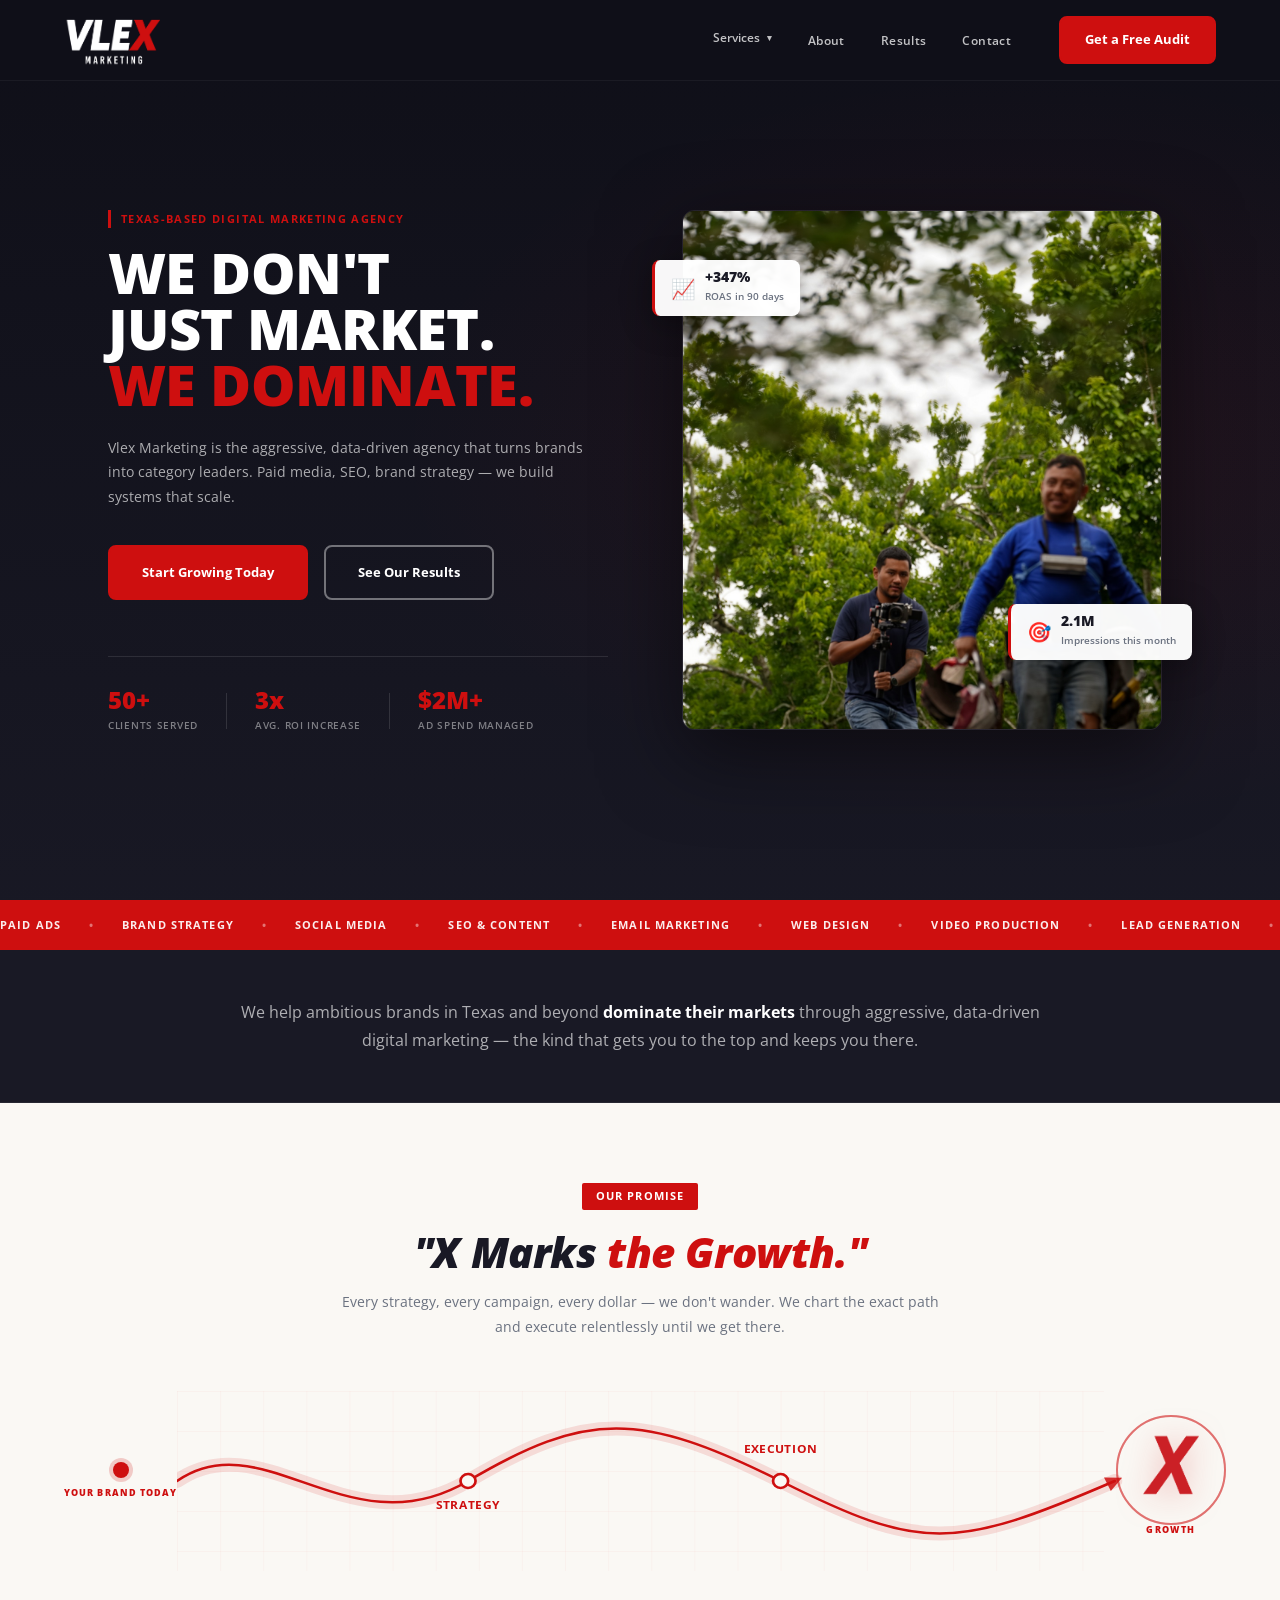
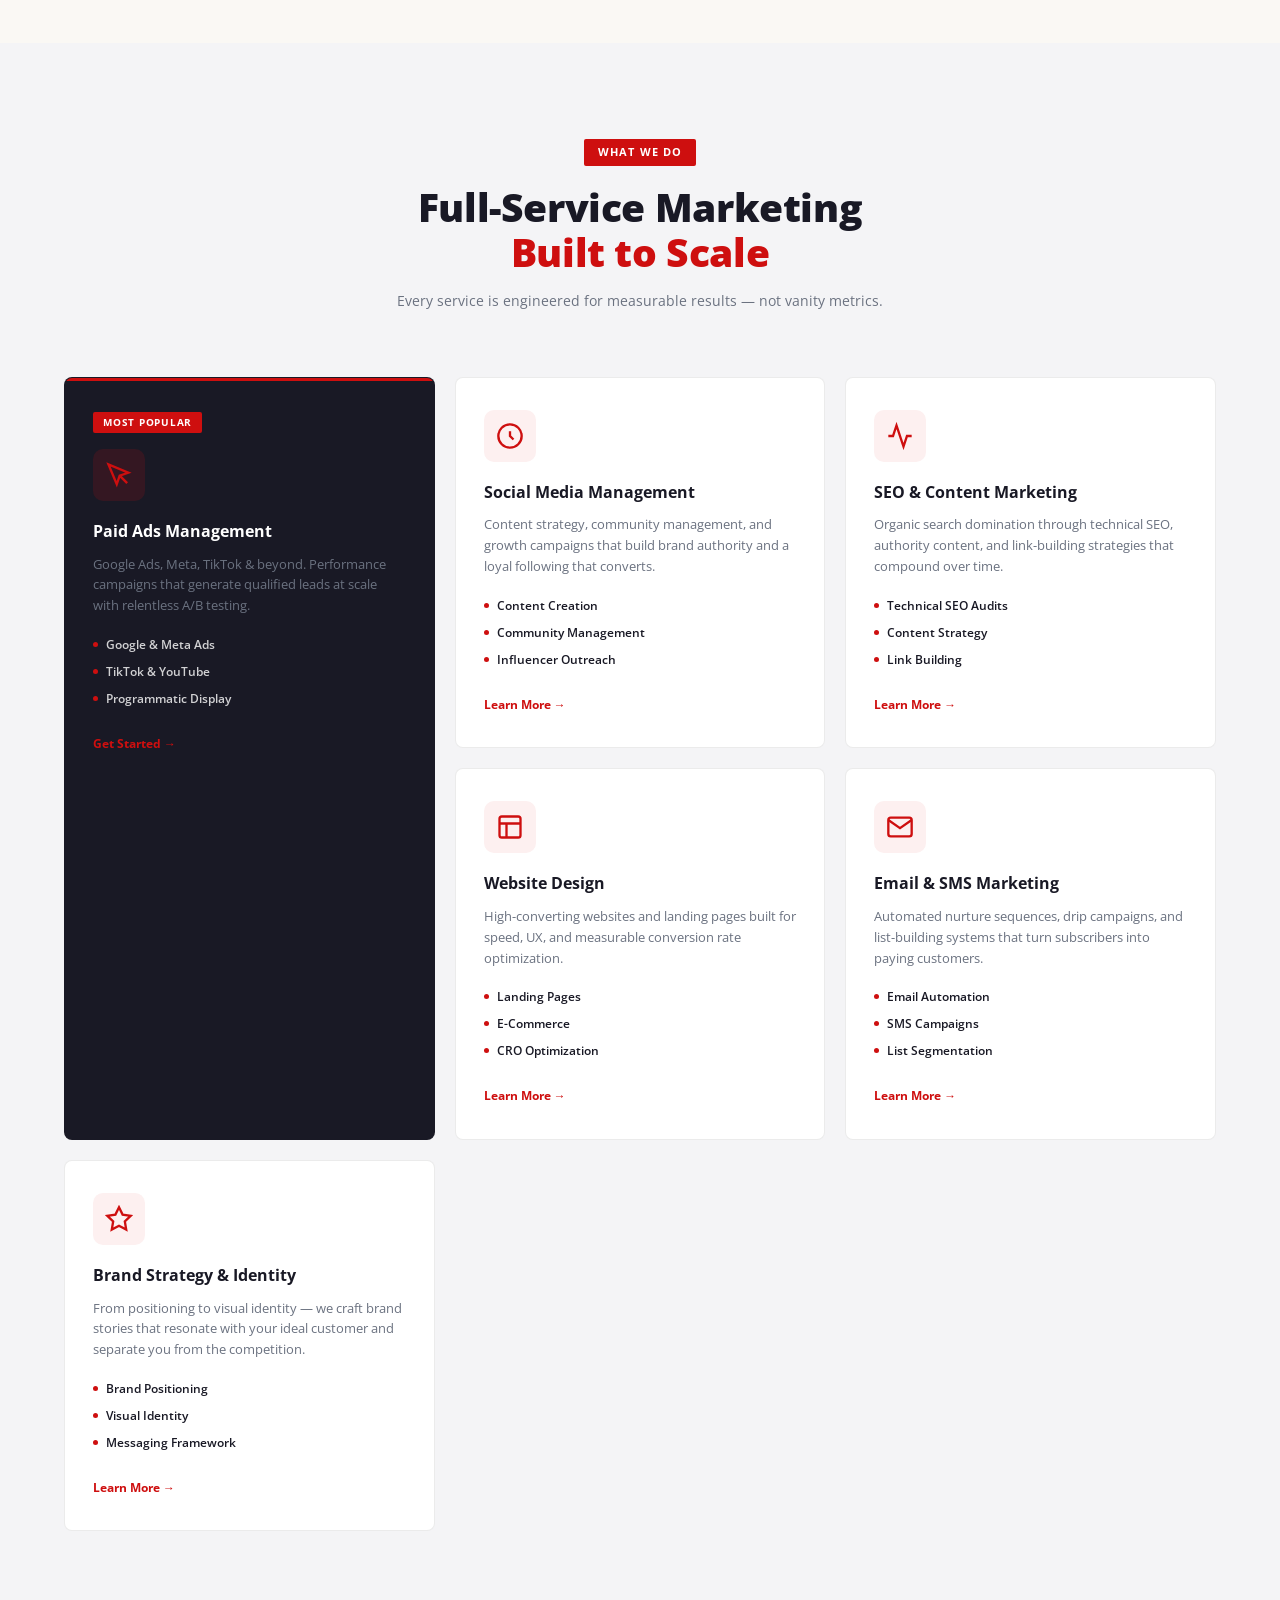
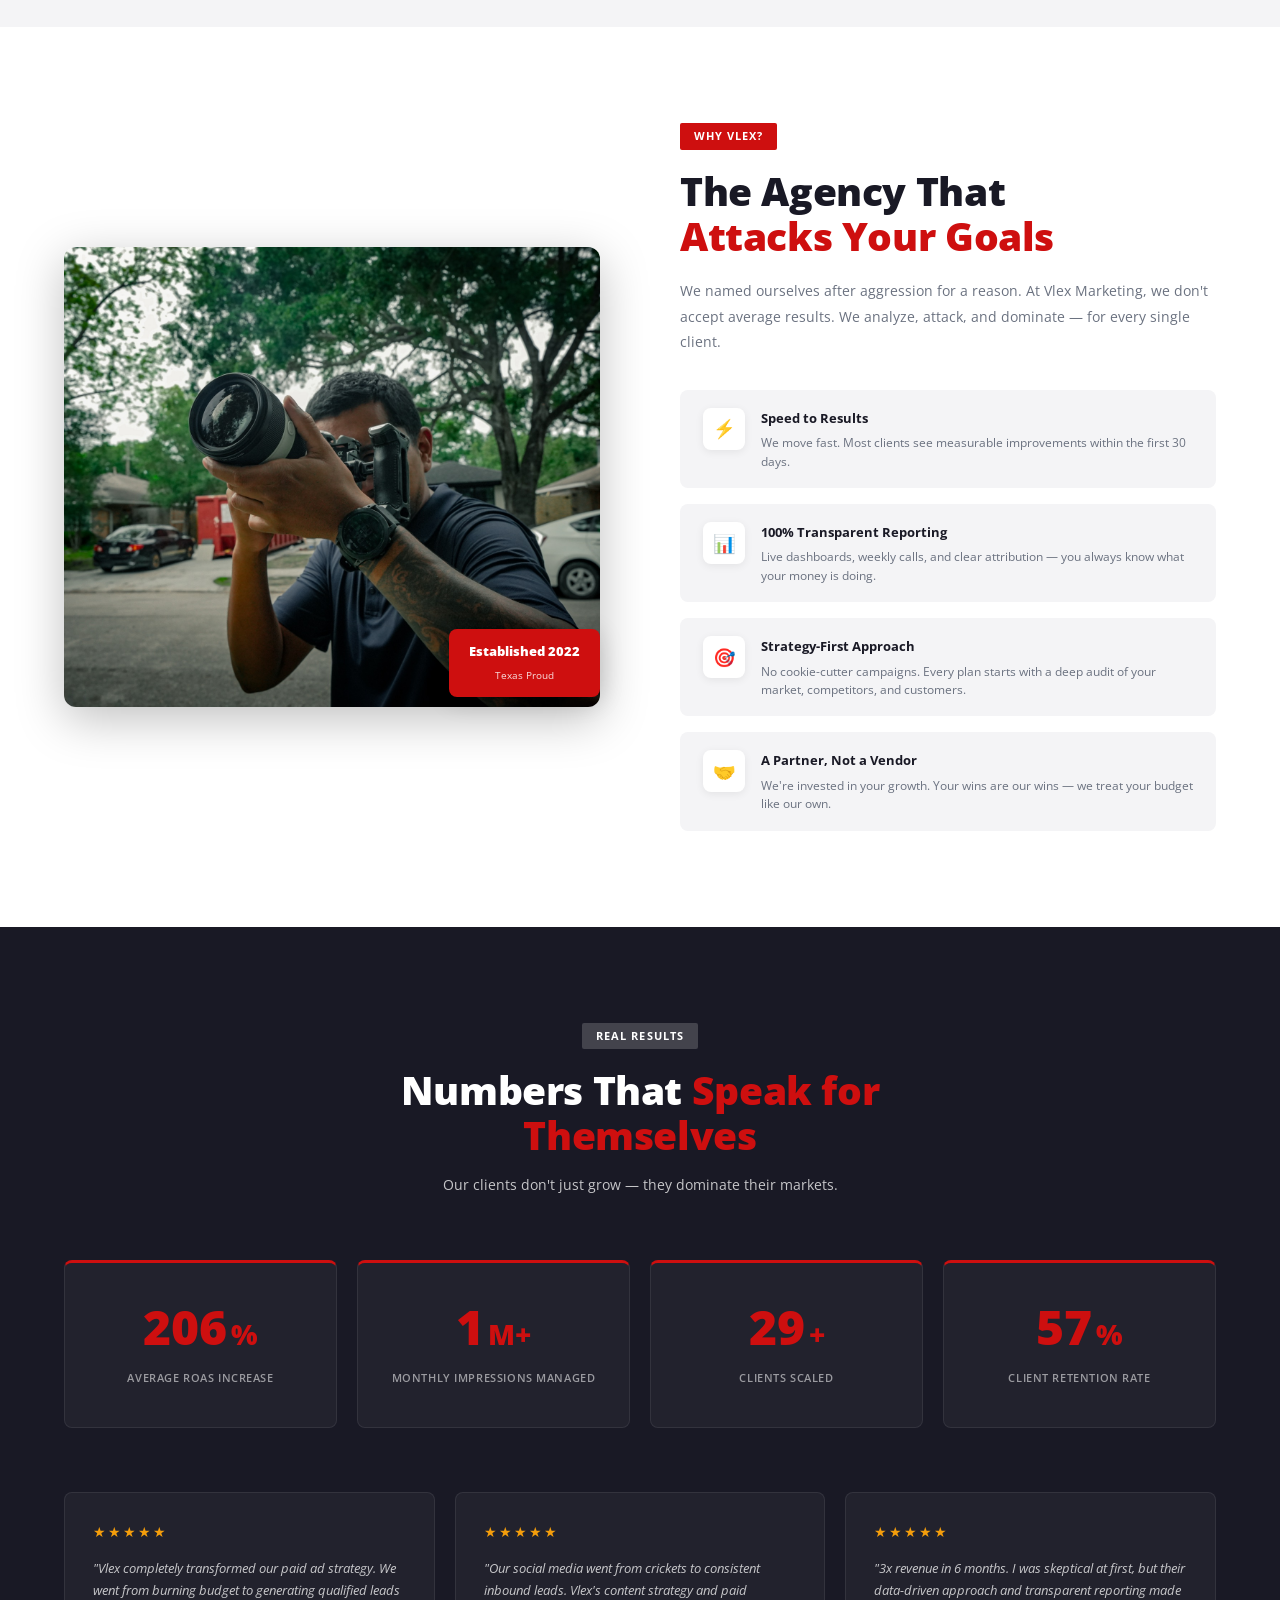
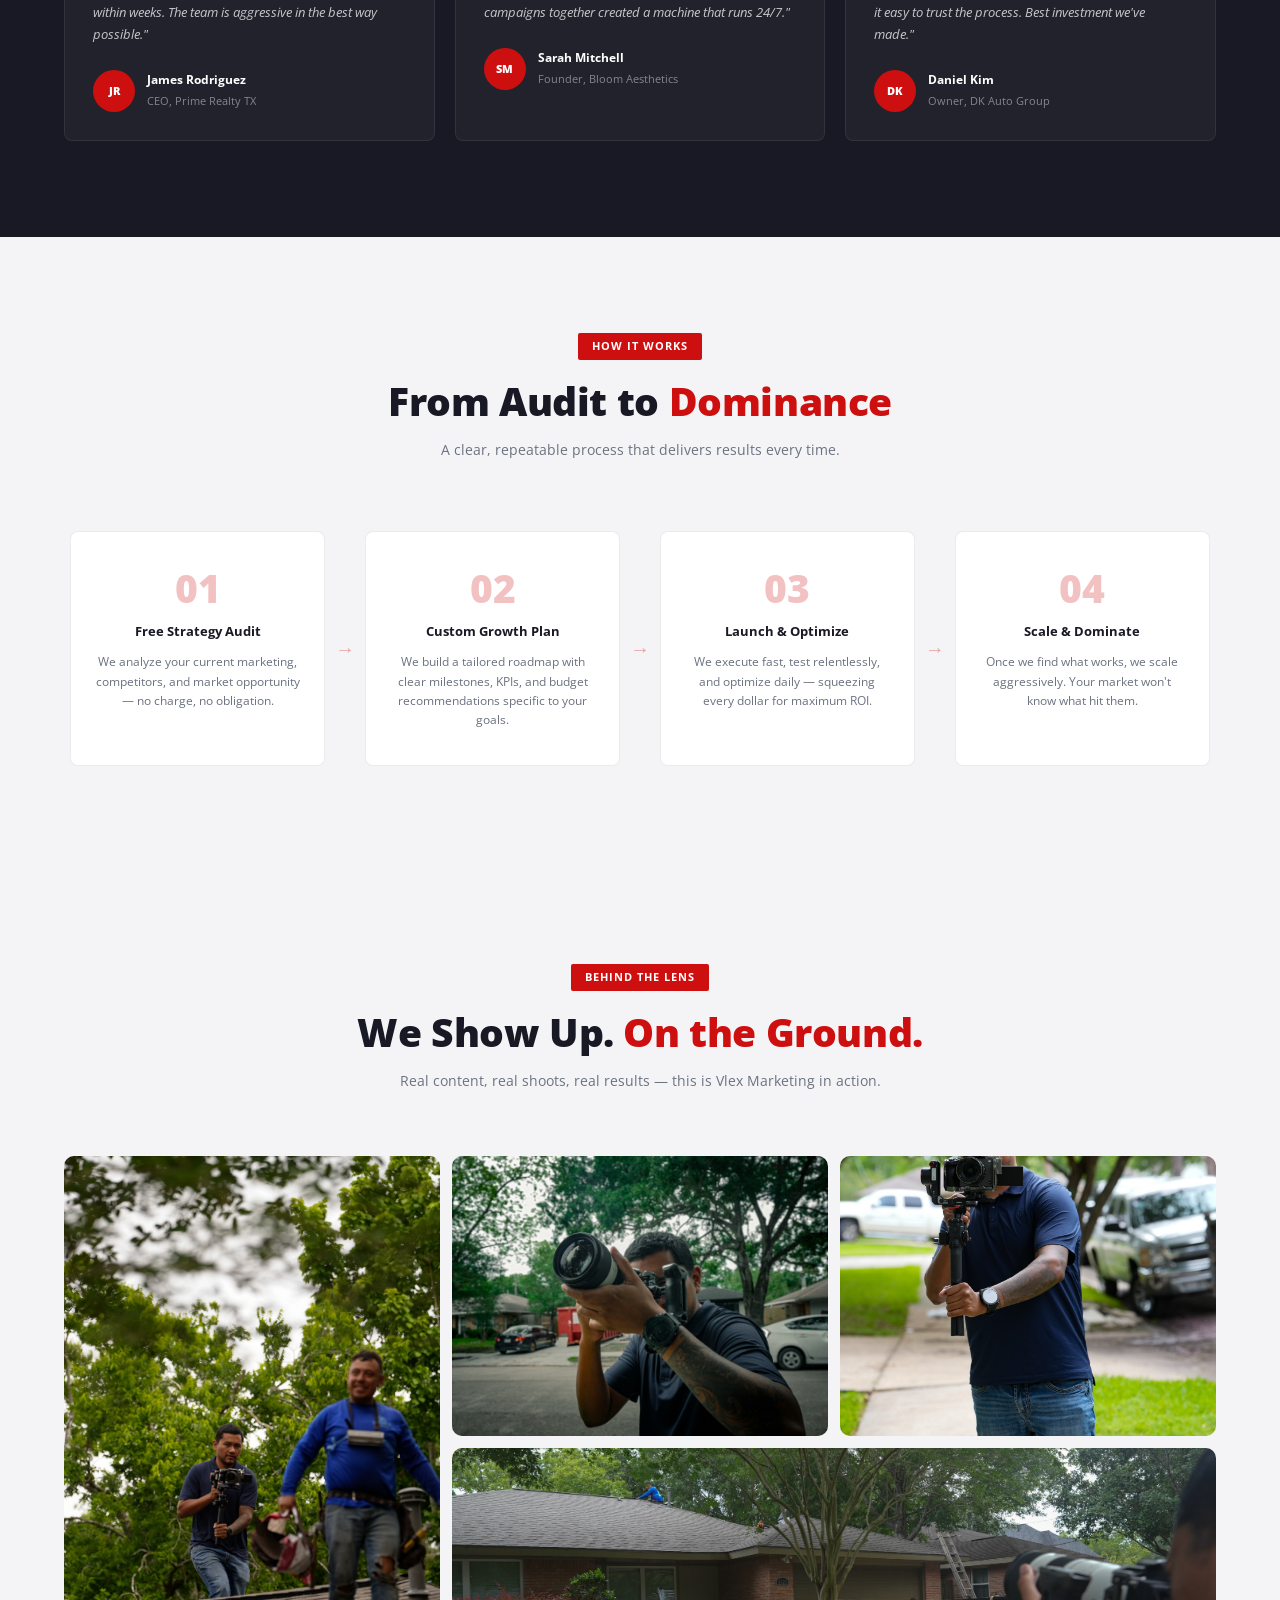
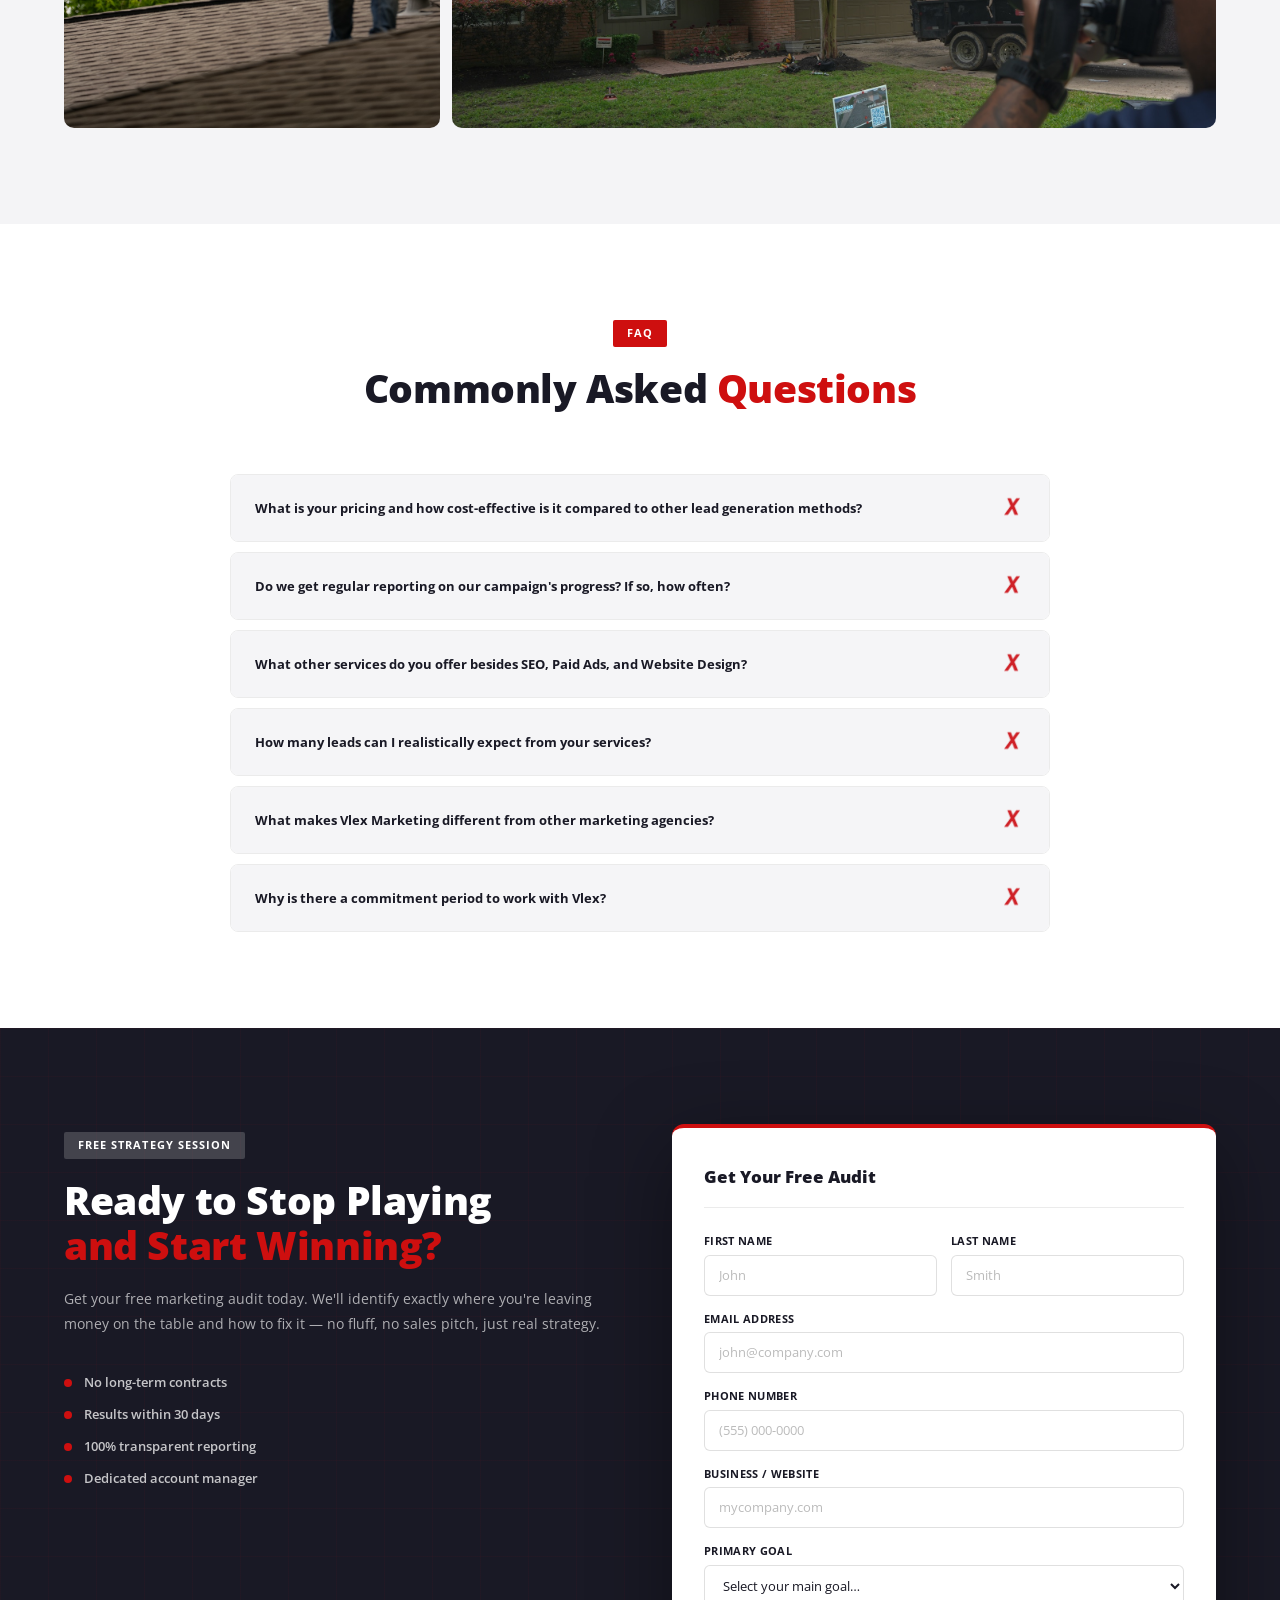
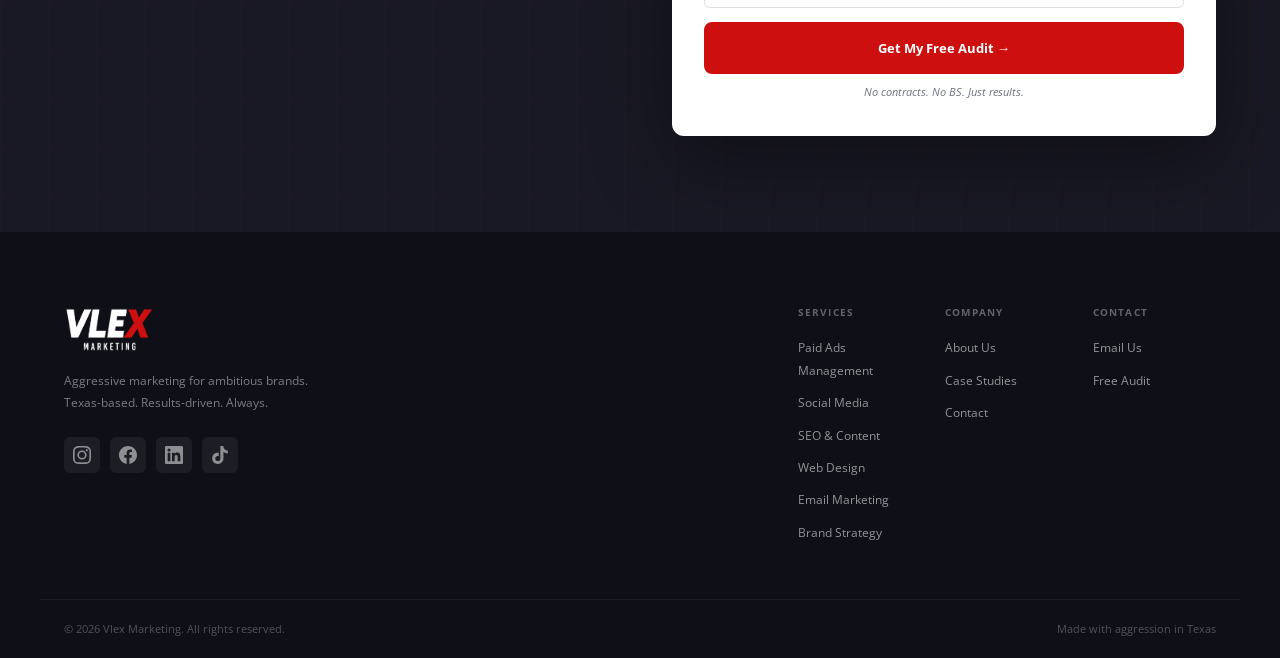
==== commit aa93fc2b: "Replace hero photo with autoplay video" ====
--- a/index.html
+++ b/index.html
@@ -133,7 +133,9 @@
       </div>
       <div class="hero__visual">
         <div class="hero__photo-wrap">
-          <img src="brand assests/DSC00129.jpg" alt="Vlex team filming on rooftop" class="hero__photo" />
+          <video class="hero__photo" autoplay muted loop playsinline poster="brand assests/DSC00129.jpg">
+            <source src="hero-video.mp4" type="video/mp4" />
+          </video>
           <div class="hero__card hero__card--1">
             <span class="card-icon">📈</span>
             <div>
--- a/style.css
+++ b/style.css
@@ -18,14 +18,15 @@
   --font:     'Open Sans', Arial, sans-serif;
 }
 
-html { scroll-behavior: smooth; font-size: 14px; }
+html { scroll-behavior: smooth; font-size: 14px; overflow-x: hidden; }
 
 body {
   font-family: var(--font);
   color: var(--dark);
   background: var(--white);
   line-height: 1.6;
-  overflow-x: clip;
+  overflow-x: hidden;
+  max-width: 100vw;
 }
 
 img { max-width: 100%; display: block; }
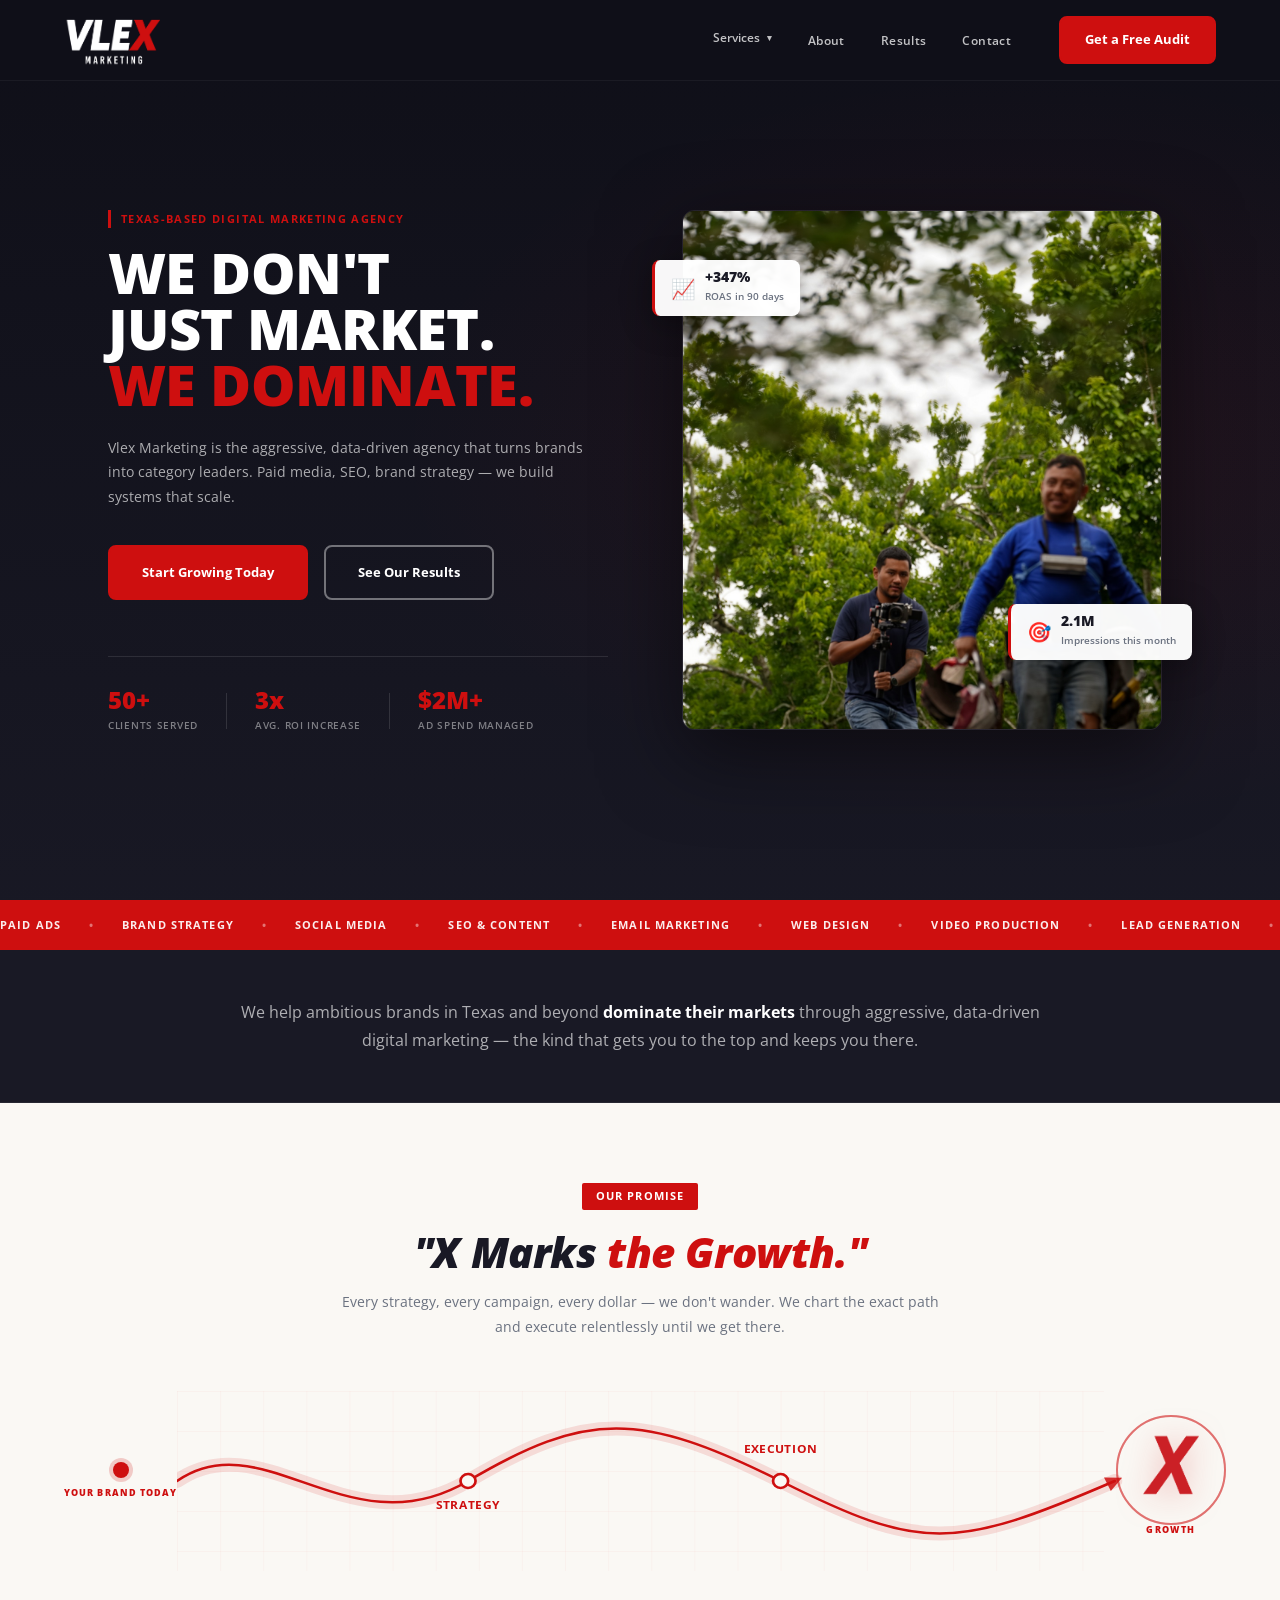
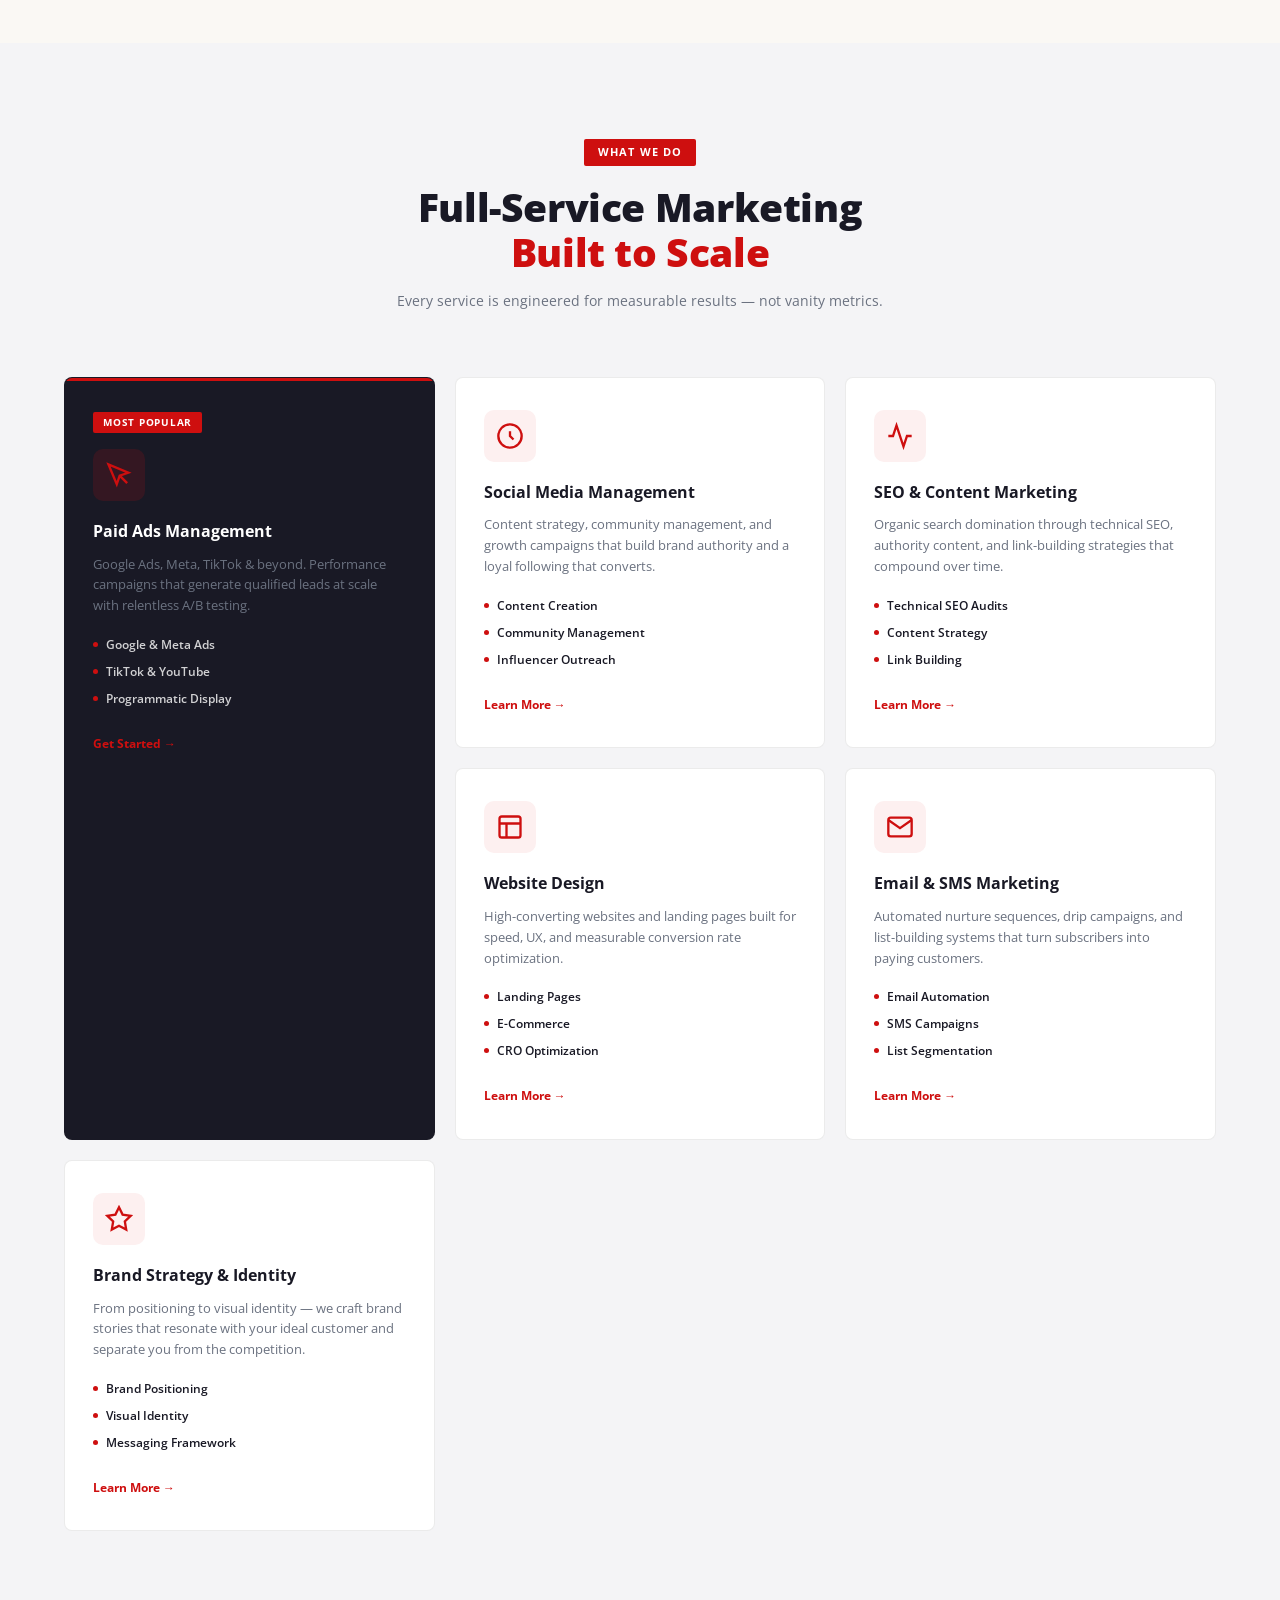
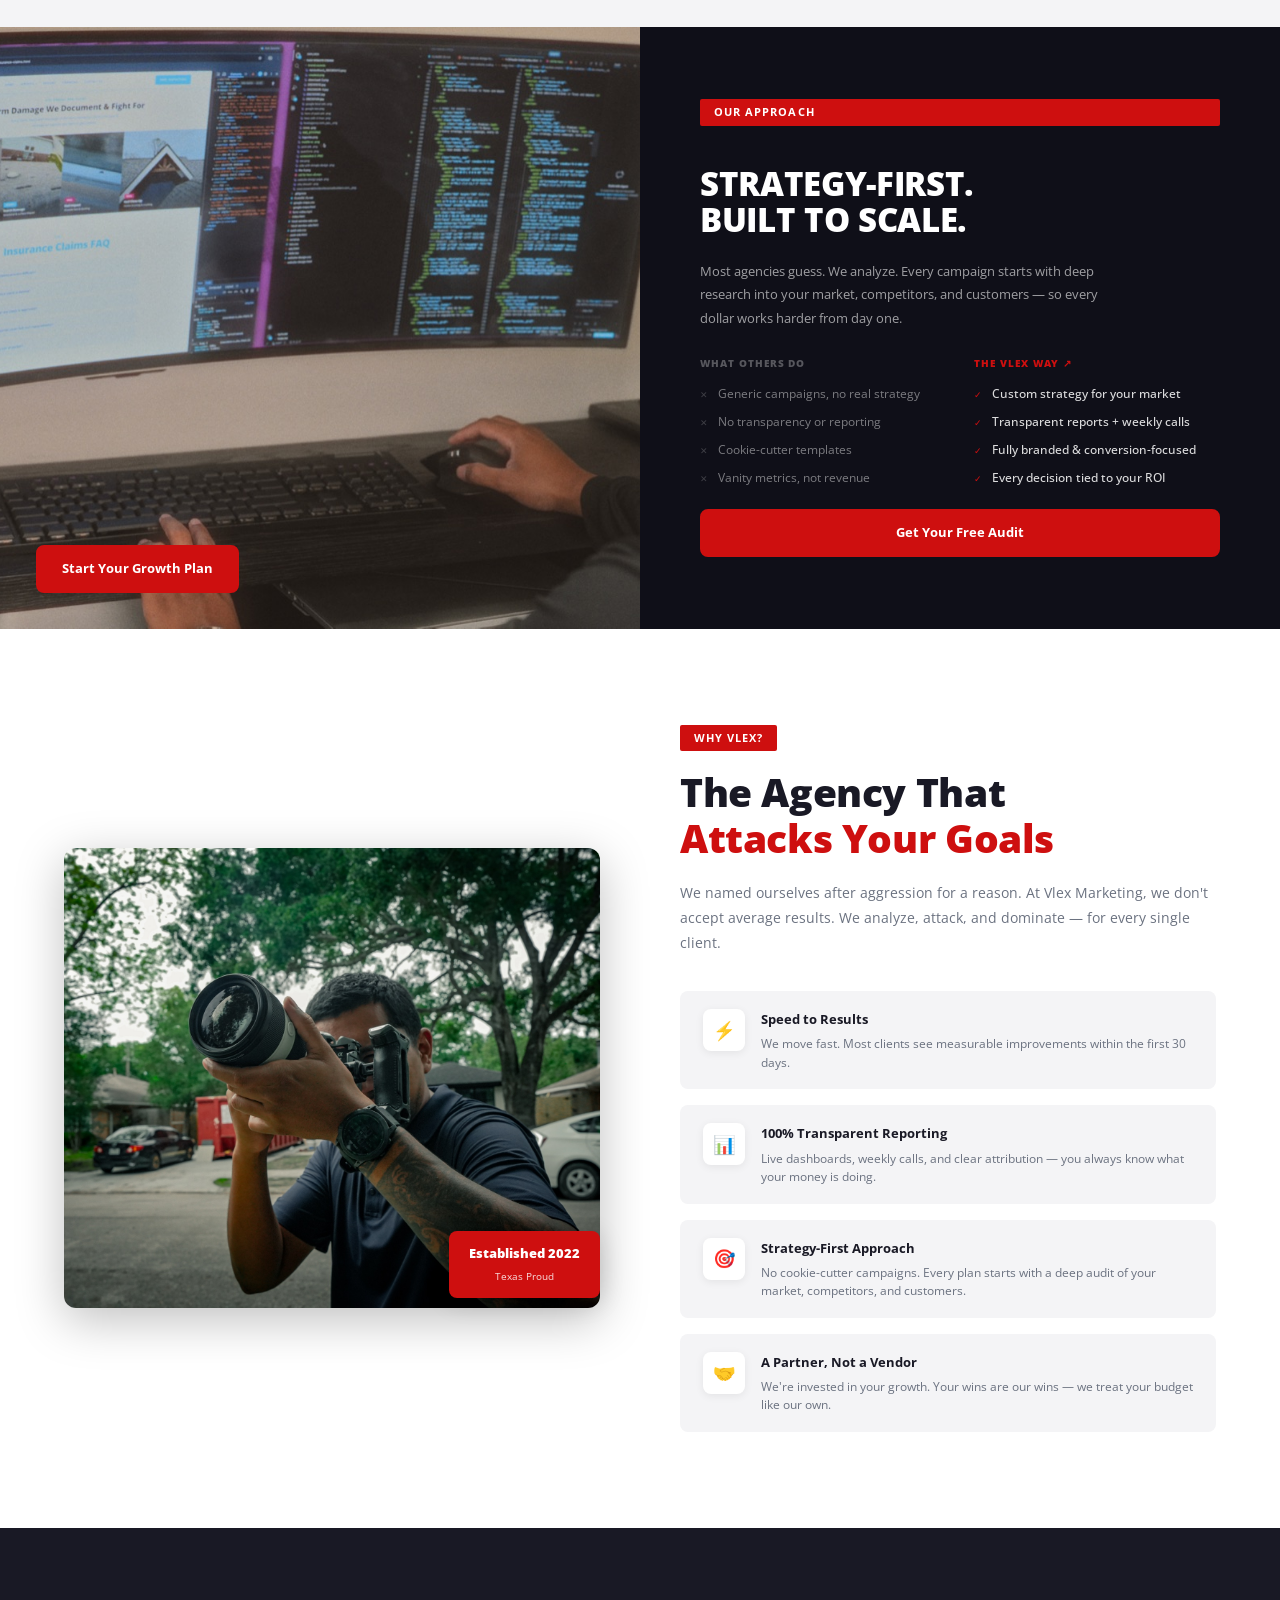
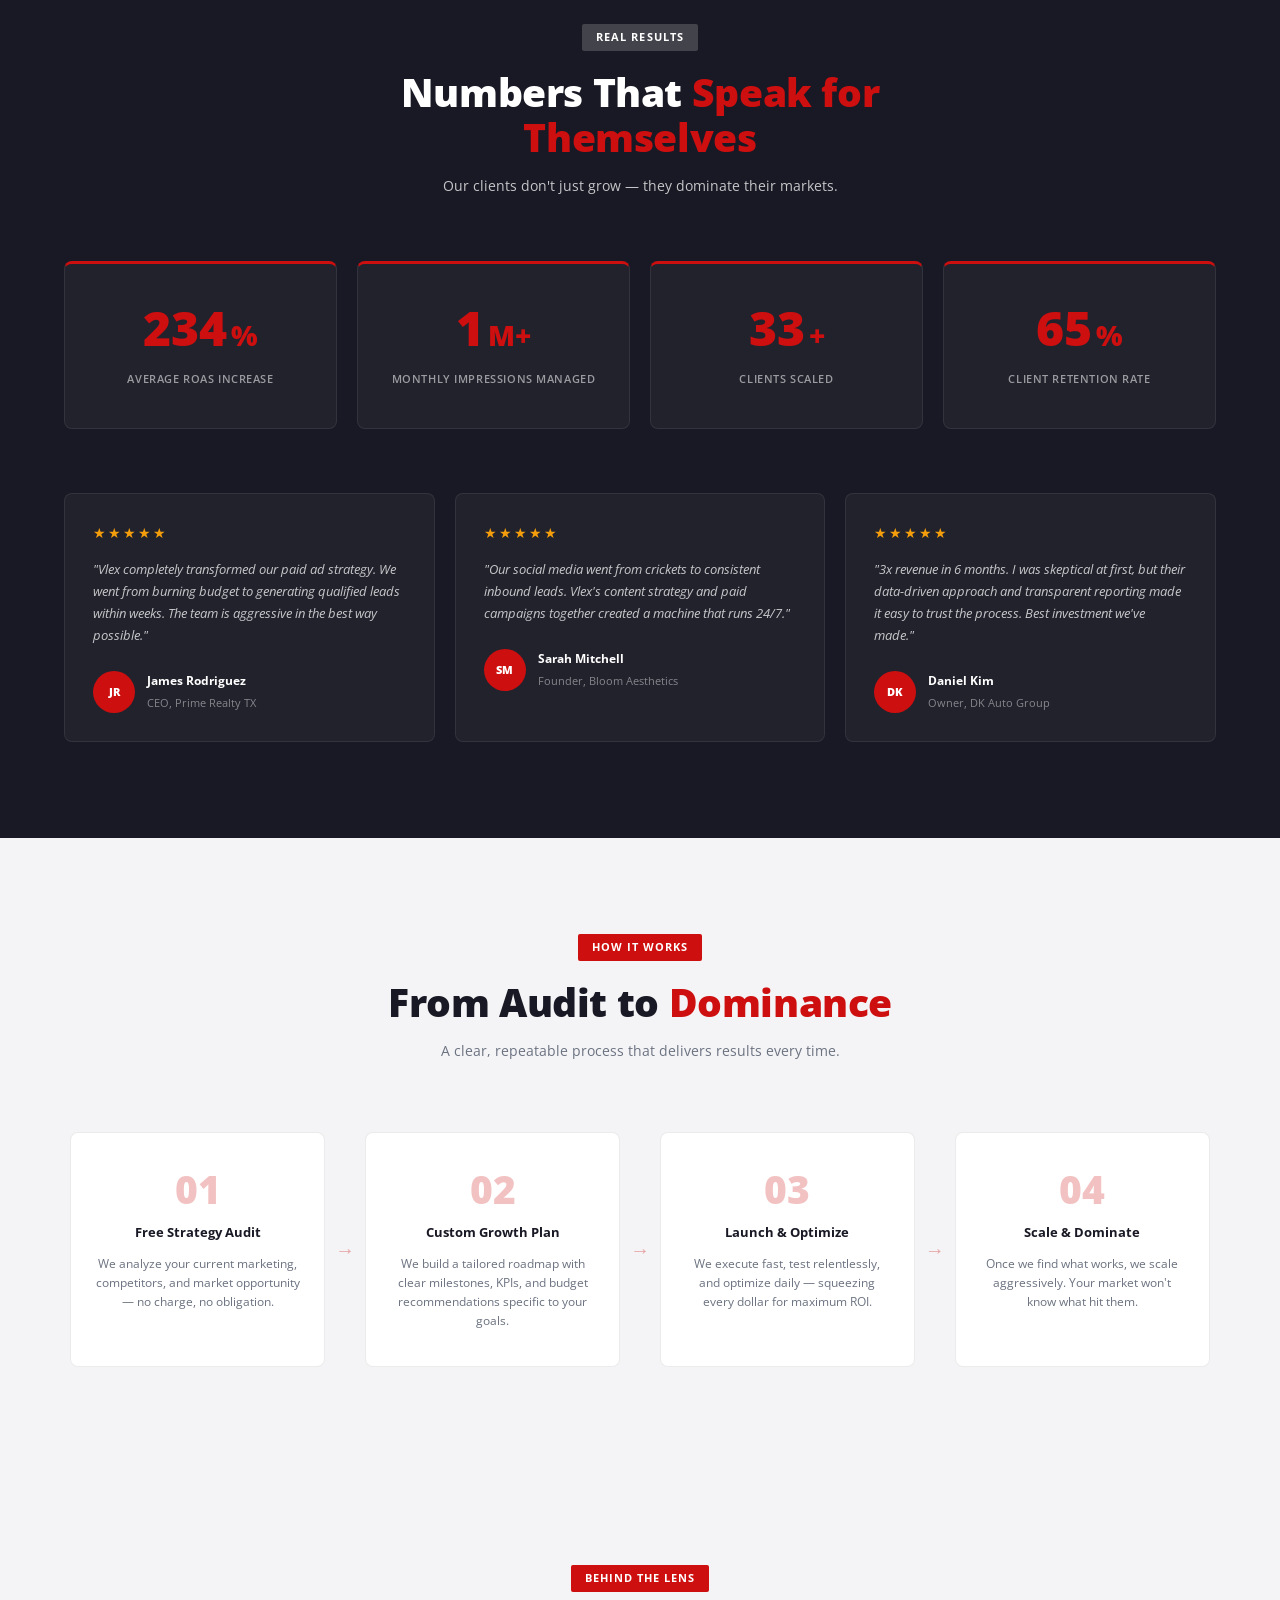
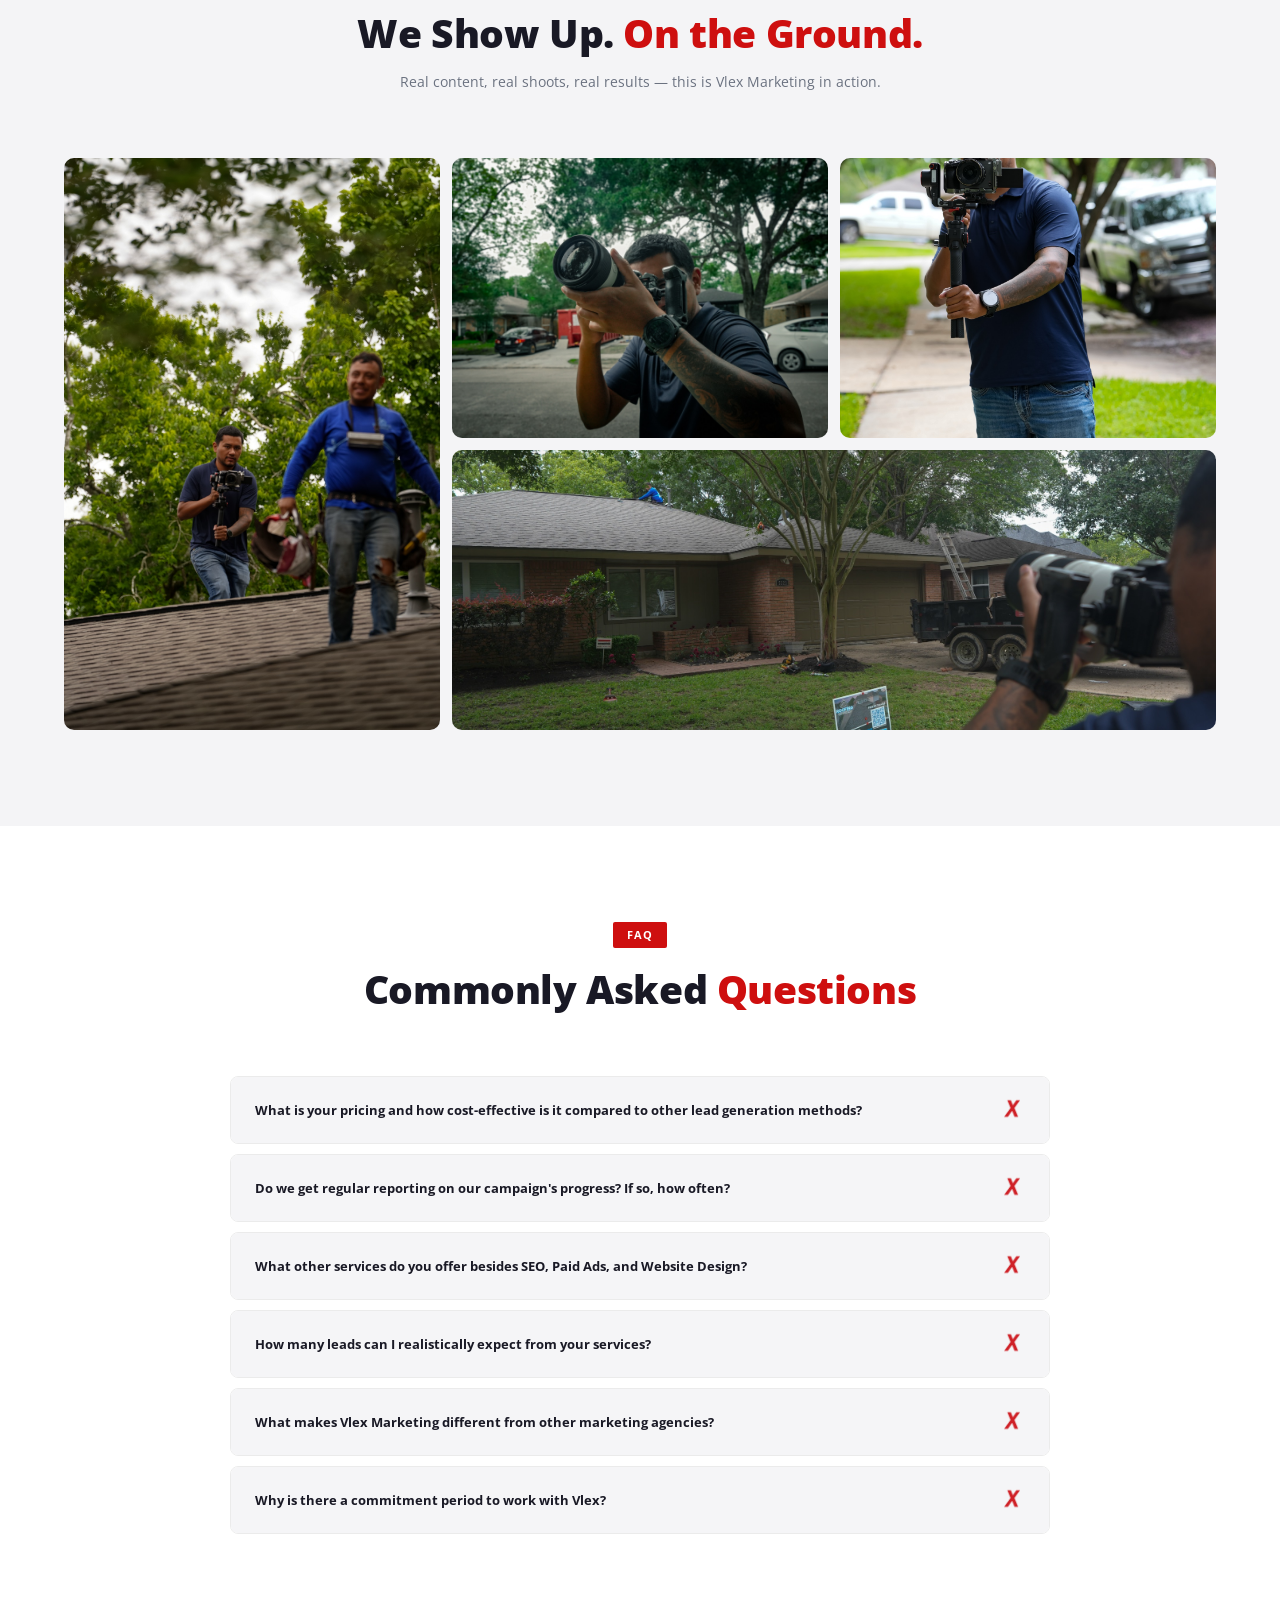
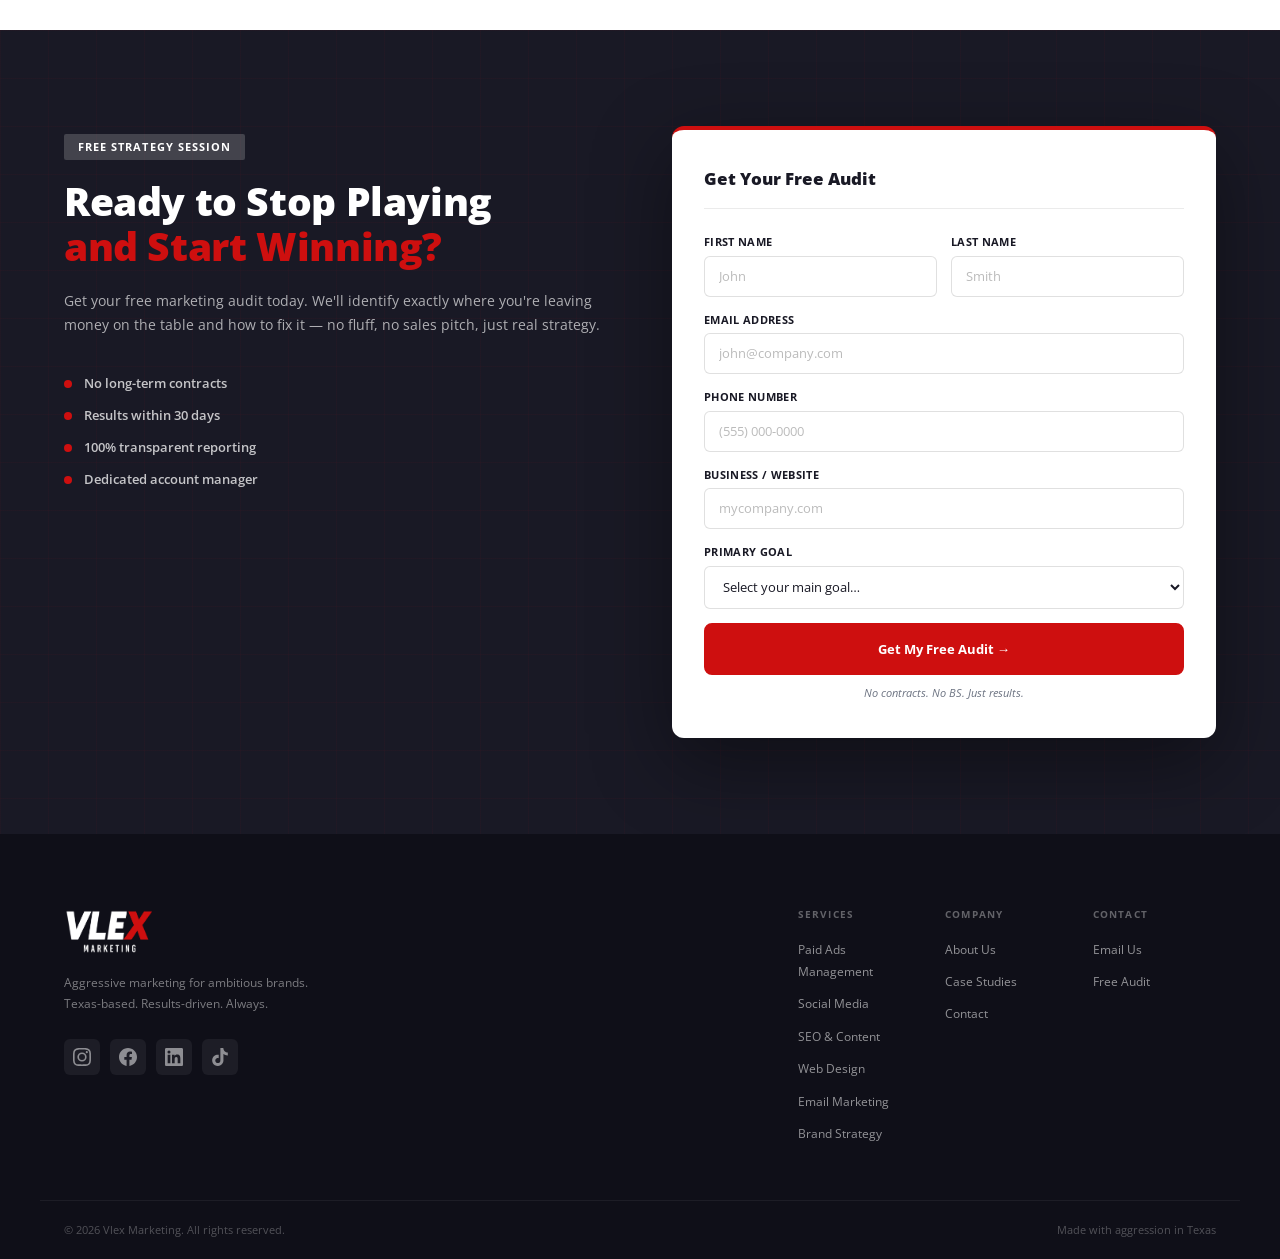
==== commit f6646c00: "Add split-feature section with photo + concerns vs Vlex-way grid" ====
--- a/index.html
+++ b/index.html
@@ -338,6 +338,42 @@
     </div>
   </section>
 
+  <!-- SPLIT FEATURE -->
+  <section class="split-feature">
+    <div class="split-feature__inner">
+      <div class="split-feature__photo-col">
+        <img src="brand assests/DSC00711-6.jpg" alt="Vlex team building your strategy" class="split-feature__photo" />
+        <a href="#contact" class="btn btn--primary split-feature__btn-overlay">Start Your Growth Plan</a>
+      </div>
+      <div class="split-feature__content">
+        <span class="label-tag">Our Approach</span>
+        <h2>STRATEGY-FIRST.<br />BUILT TO SCALE.</h2>
+        <p>Most agencies guess. We analyze. Every campaign starts with deep research into your market, competitors, and customers — so every dollar works harder from day one.</p>
+        <div class="split-feature__grid">
+          <div class="split-feature__col">
+            <h4>What Others Do</h4>
+            <ul>
+              <li>Generic campaigns, no real strategy</li>
+              <li>No transparency or reporting</li>
+              <li>Cookie-cutter templates</li>
+              <li>Vanity metrics, not revenue</li>
+            </ul>
+          </div>
+          <div class="split-feature__col split-feature__col--vlex">
+            <h4>The Vlex Way ↗</h4>
+            <ul>
+              <li>Custom strategy for your market</li>
+              <li>Transparent reports + weekly calls</li>
+              <li>Fully branded &amp; conversion-focused</li>
+              <li>Every decision tied to your ROI</li>
+            </ul>
+          </div>
+        </div>
+        <a href="#contact" class="btn btn--primary">Get Your Free Audit</a>
+      </div>
+    </div>
+  </section>
+
   <!-- ABOUT / WHY VLEX -->
   <section class="about section" id="about">
     <div class="container about__inner">
--- a/style.css
+++ b/style.css
@@ -877,6 +877,114 @@
   gap: 4px;
 }
 .service-card__link:hover { letter-spacing: 0.02em; }
+
+/* ─── SPLIT FEATURE ─────────────────────────────────────────── */
+.split-feature {
+  background: #0f0f18;
+  overflow: hidden;
+}
+.split-feature__inner {
+  display: grid;
+  grid-template-columns: 1fr 1fr;
+  min-height: 600px;
+}
+.split-feature__photo-col {
+  position: relative;
+  overflow: hidden;
+}
+.split-feature__photo {
+  width: 100%;
+  height: 100%;
+  object-fit: cover;
+  object-position: center;
+  display: block;
+}
+.split-feature__btn-overlay {
+  position: absolute;
+  bottom: 36px;
+  left: 36px;
+  z-index: 2;
+}
+.split-feature__content {
+  padding: 72px 60px;
+  display: flex;
+  flex-direction: column;
+  justify-content: center;
+  gap: 22px;
+}
+.split-feature__content h2 {
+  font-size: clamp(1.9rem, 2.6vw, 2.8rem);
+  font-weight: 900;
+  color: var(--white);
+  line-height: 1.08;
+  margin: 0;
+}
+.split-feature__content p {
+  font-size: 0.95rem;
+  color: rgba(255,255,255,0.6);
+  line-height: 1.75;
+  margin: 0;
+  max-width: 420px;
+}
+.split-feature__grid {
+  display: grid;
+  grid-template-columns: 1fr 1fr;
+  gap: 28px;
+  margin-top: 4px;
+}
+.split-feature__col h4 {
+  font-size: 0.68rem;
+  font-weight: 800;
+  text-transform: uppercase;
+  letter-spacing: 0.1em;
+  color: rgba(255,255,255,0.3);
+  margin: 0 0 14px;
+}
+.split-feature__col--vlex h4 { color: var(--red); }
+.split-feature__col ul {
+  list-style: none;
+  padding: 0;
+  margin: 0;
+  display: flex;
+  flex-direction: column;
+  gap: 10px;
+}
+.split-feature__col ul li {
+  font-size: 0.85rem;
+  color: rgba(255,255,255,0.45);
+  line-height: 1.5;
+  padding-left: 18px;
+  position: relative;
+}
+.split-feature__col ul li::before {
+  content: '✕';
+  position: absolute;
+  left: 0;
+  color: rgba(255,255,255,0.2);
+  font-size: 0.65rem;
+  top: 3px;
+}
+.split-feature__col--vlex ul li {
+  color: rgba(255,255,255,0.85);
+  font-weight: 500;
+}
+.split-feature__col--vlex ul li::before {
+  content: '✓';
+  color: var(--red);
+}
+
+@media (max-width: 900px) {
+  .split-feature__inner { grid-template-columns: 1fr; }
+  .split-feature__photo-col { height: 320px; }
+  .split-feature__btn-overlay { bottom: 24px; left: 24px; }
+  .split-feature__content { padding: 52px 40px; }
+}
+@media (max-width: 600px) {
+  .split-feature__photo-col { height: 260px; }
+  .split-feature__content { padding: 40px 20px; gap: 18px; }
+  .split-feature__grid { grid-template-columns: 1fr; gap: 20px; }
+  .split-feature__content h2 { font-size: clamp(1.6rem, 7vw, 2rem); }
+}
 
 /* ─── ABOUT ─────────────────────────────────────────────────── */
 .about { background: var(--white); }
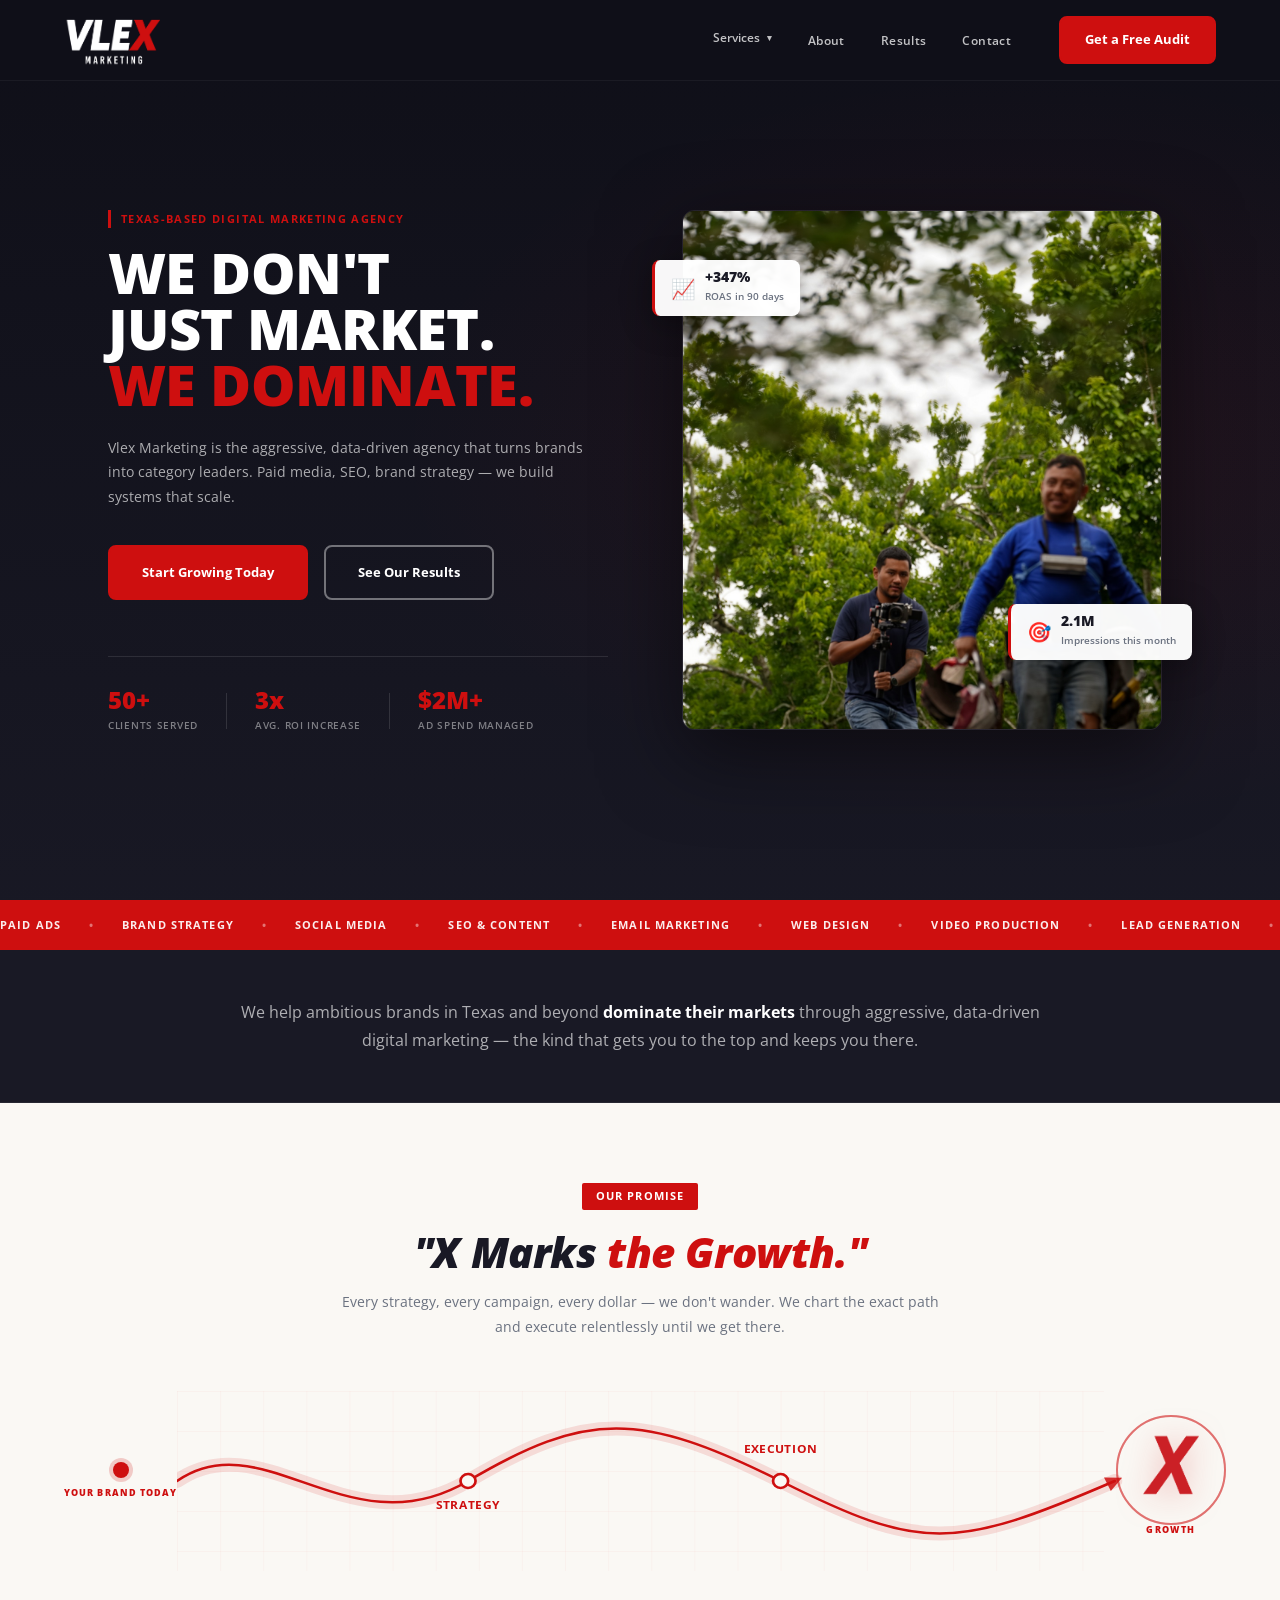
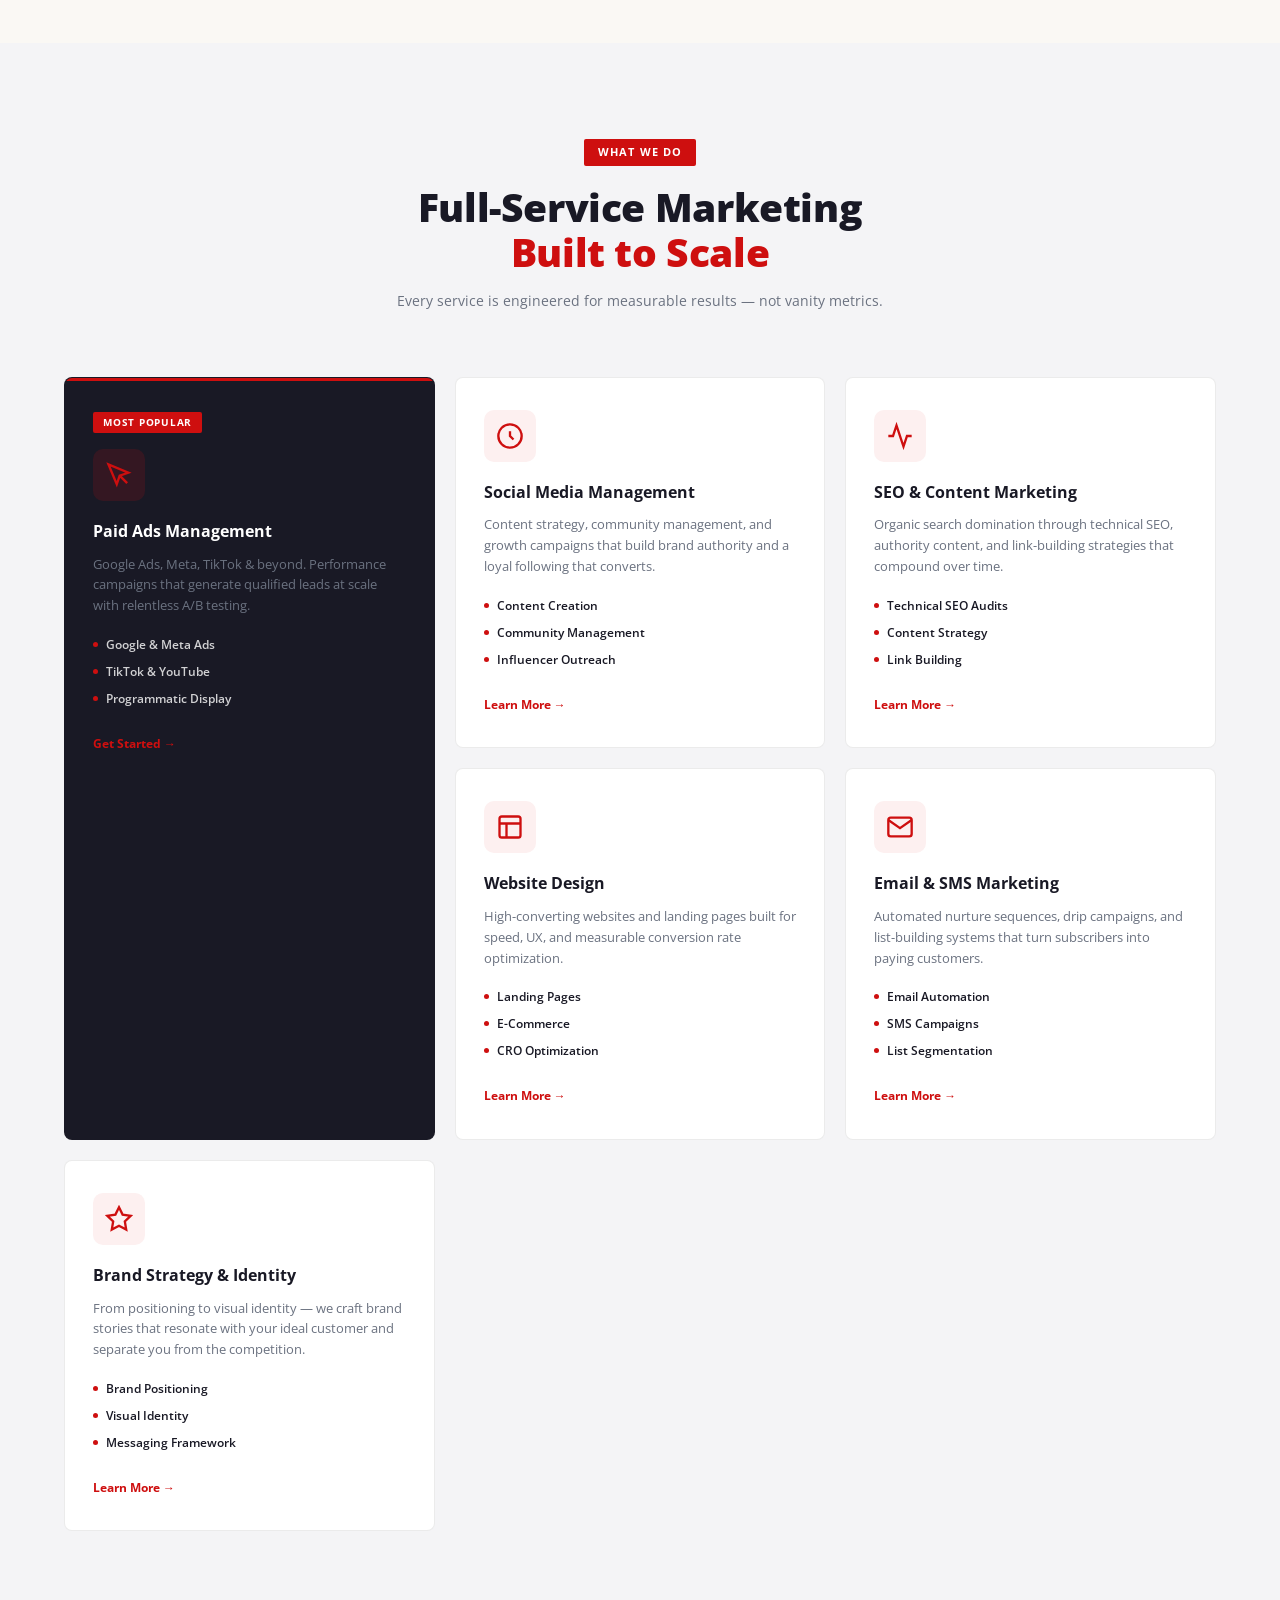
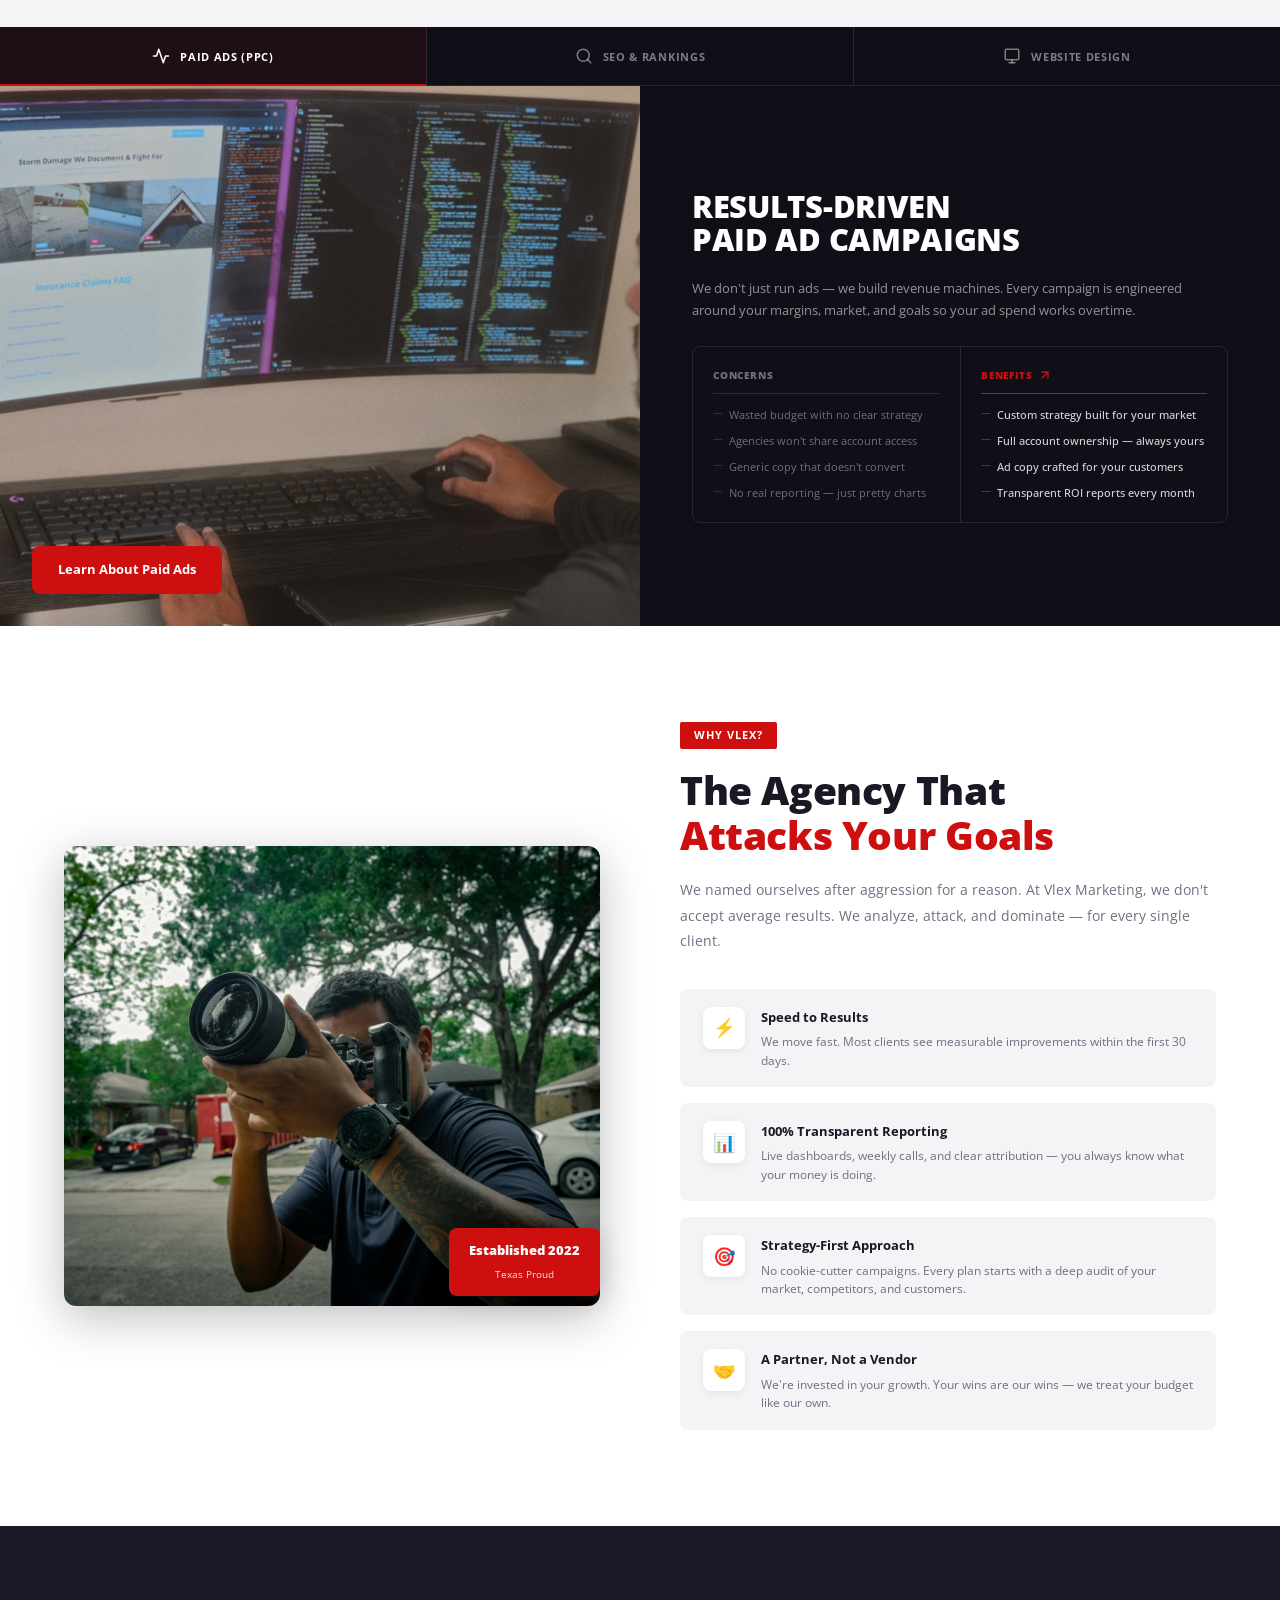
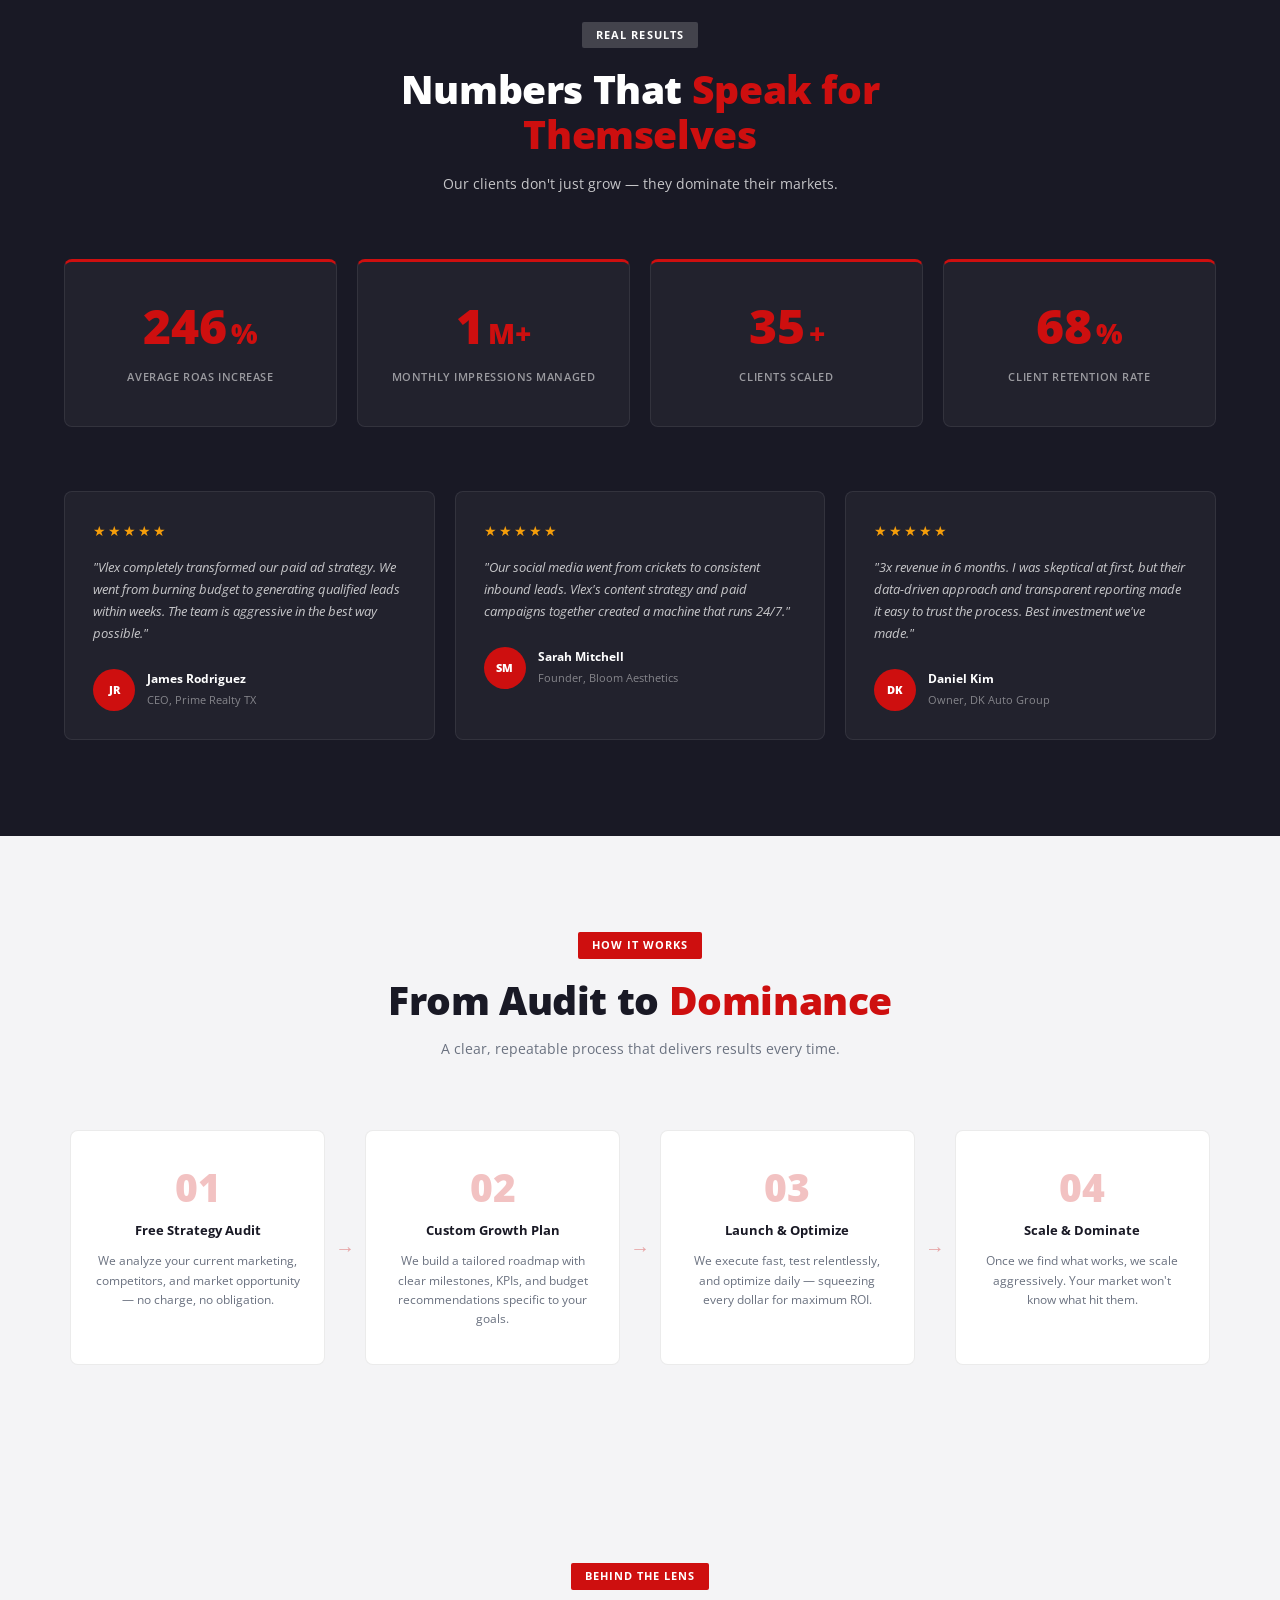
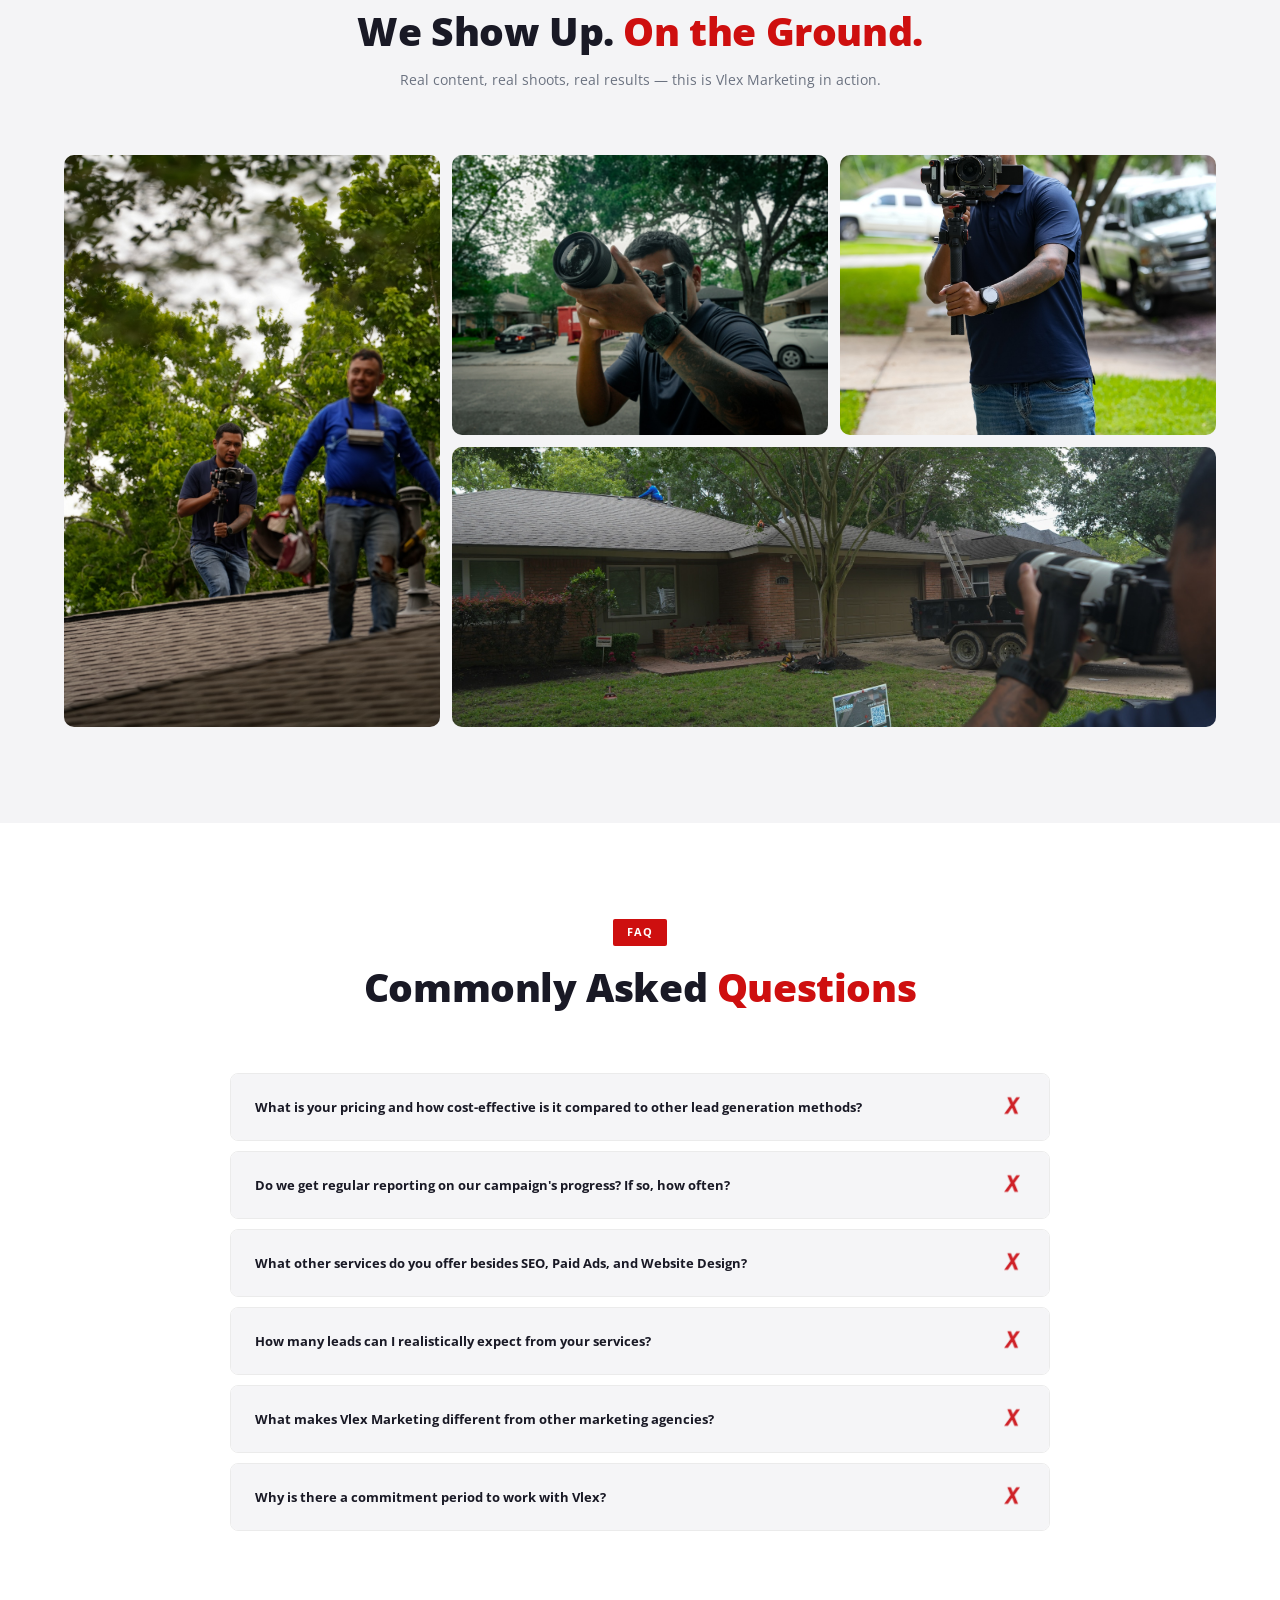
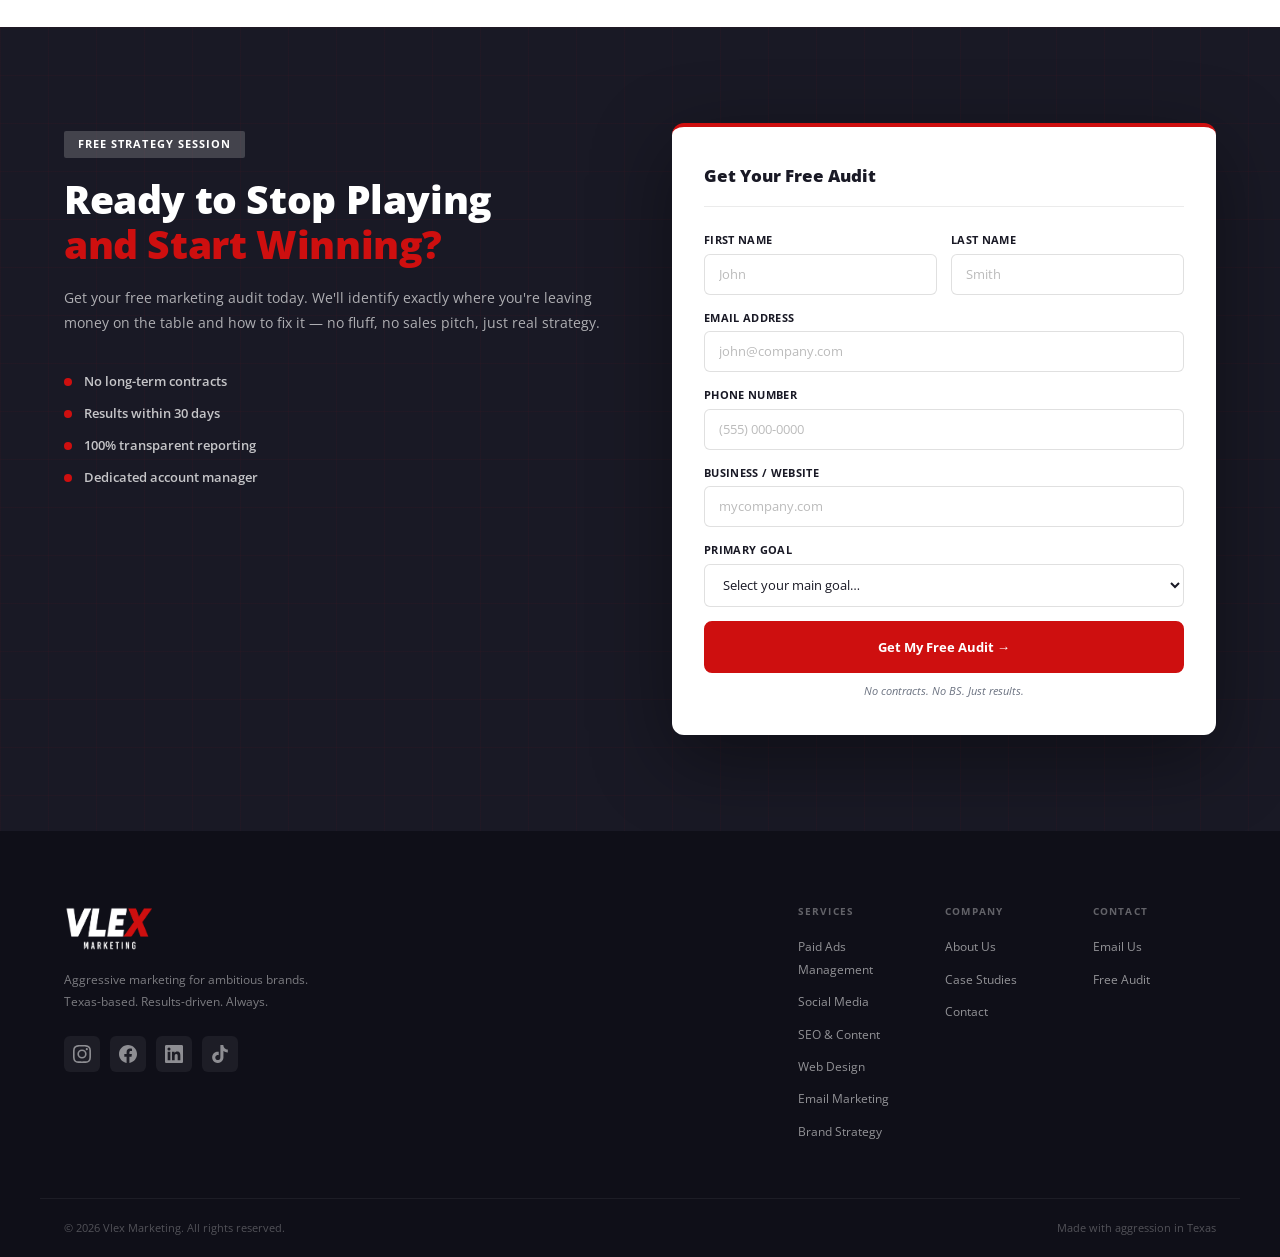
==== commit e88fce9c: "Rebuild split-feature: 3 icon tabs, concerns/benefits with underline headers and arrow icon" ====
--- a/index.html
+++ b/index.html
@@ -340,38 +340,125 @@
 
   <!-- SPLIT FEATURE -->
   <section class="split-feature">
-    <div class="split-feature__inner">
+
+    <!-- Service tabs row -->
+    <div class="split-tabs">
+      <button class="split-tab split-tab--active" data-tab="0" onclick="sfTab(0)">
+        <svg width="18" height="18" viewBox="0 0 24 24" fill="none" stroke="currentColor" stroke-width="2" stroke-linecap="round" stroke-linejoin="round"><polyline points="22 12 18 12 15 21 9 3 6 12 2 12"/></svg>
+        Paid Ads (PPC)
+      </button>
+      <button class="split-tab" data-tab="1" onclick="sfTab(1)">
+        <svg width="18" height="18" viewBox="0 0 24 24" fill="none" stroke="currentColor" stroke-width="2" stroke-linecap="round" stroke-linejoin="round"><circle cx="11" cy="11" r="8"/><line x1="21" y1="21" x2="16.65" y2="16.65"/></svg>
+        SEO &amp; Rankings
+      </button>
+      <button class="split-tab" data-tab="2" onclick="sfTab(2)">
+        <svg width="18" height="18" viewBox="0 0 24 24" fill="none" stroke="currentColor" stroke-width="2" stroke-linecap="round" stroke-linejoin="round"><rect x="3" y="3" width="18" height="14" rx="2"/><line x1="8" y1="21" x2="16" y2="21"/><line x1="12" y1="17" x2="12" y2="21"/></svg>
+        Website Design
+      </button>
+    </div>
+
+    <!-- Panel 0: Paid Ads -->
+    <div class="split-feature__inner sf-panel sf-panel--active" data-panel="0">
       <div class="split-feature__photo-col">
-        <img src="brand assests/DSC00711-6.jpg" alt="Vlex team building your strategy" class="split-feature__photo" />
-        <a href="#contact" class="btn btn--primary split-feature__btn-overlay">Start Your Growth Plan</a>
+        <img src="brand assests/DSC00711-6.jpg" alt="Vlex team building paid ad campaigns" class="split-feature__photo" />
+        <a href="paid-ads.html" class="btn btn--primary split-feature__btn-overlay">Learn About Paid Ads</a>
       </div>
       <div class="split-feature__content">
-        <span class="label-tag">Our Approach</span>
-        <h2>STRATEGY-FIRST.<br />BUILT TO SCALE.</h2>
-        <p>Most agencies guess. We analyze. Every campaign starts with deep research into your market, competitors, and customers — so every dollar works harder from day one.</p>
+        <h2>RESULTS-DRIVEN<br />PAID AD CAMPAIGNS</h2>
+        <p>We don't just run ads — we build revenue machines. Every campaign is engineered around your margins, market, and goals so your ad spend works overtime.</p>
         <div class="split-feature__grid">
           <div class="split-feature__col">
-            <h4>What Others Do</h4>
+            <h4 class="sf-col-head">Concerns</h4>
             <ul>
-              <li>Generic campaigns, no real strategy</li>
-              <li>No transparency or reporting</li>
-              <li>Cookie-cutter templates</li>
-              <li>Vanity metrics, not revenue</li>
+              <li>Wasted budget with no clear strategy</li>
+              <li>Agencies won't share account access</li>
+              <li>Generic copy that doesn't convert</li>
+              <li>No real reporting — just pretty charts</li>
             </ul>
           </div>
           <div class="split-feature__col split-feature__col--vlex">
-            <h4>The Vlex Way ↗</h4>
+            <h4 class="sf-col-head sf-col-head--benefits">Benefits
+              <svg width="14" height="14" viewBox="0 0 24 24" fill="none" stroke="currentColor" stroke-width="2.5" stroke-linecap="round" stroke-linejoin="round"><line x1="7" y1="17" x2="17" y2="7"/><polyline points="7 7 17 7 17 17"/></svg>
+            </h4>
             <ul>
-              <li>Custom strategy for your market</li>
-              <li>Transparent reports + weekly calls</li>
-              <li>Fully branded &amp; conversion-focused</li>
-              <li>Every decision tied to your ROI</li>
+              <li>Custom strategy built for your market</li>
+              <li>Full account ownership — always yours</li>
+              <li>Ad copy crafted for your customers</li>
+              <li>Transparent ROI reports every month</li>
             </ul>
           </div>
         </div>
-        <a href="#contact" class="btn btn--primary">Get Your Free Audit</a>
-      </div>
-    </div>
+      </div>
+    </div>
+
+    <!-- Panel 1: SEO -->
+    <div class="split-feature__inner sf-panel" data-panel="1">
+      <div class="split-feature__photo-col">
+        <img src="brand assests/DSC00711-6.jpg" alt="Vlex team building SEO strategy" class="split-feature__photo" />
+        <a href="seo.html" class="btn btn--primary split-feature__btn-overlay">Learn About SEO</a>
+      </div>
+      <div class="split-feature__content">
+        <h2>DOMINATE SEARCH.<br />OWN YOUR MARKET.</h2>
+        <p>Rankings that last. We build sustainable SEO strategies targeting the exact searches your customers make — driving traffic that converts into real revenue.</p>
+        <div class="split-feature__grid">
+          <div class="split-feature__col">
+            <h4 class="sf-col-head">Concerns</h4>
+            <ul>
+              <li>Slow results &amp; no local presence</li>
+              <li>Keyword stuffing that gets penalized</li>
+              <li>No content strategy — just backlinks</li>
+              <li>Rankings drop the moment you pause</li>
+            </ul>
+          </div>
+          <div class="split-feature__col split-feature__col--vlex">
+            <h4 class="sf-col-head sf-col-head--benefits">Benefits
+              <svg width="14" height="14" viewBox="0 0 24 24" fill="none" stroke="currentColor" stroke-width="2.5" stroke-linecap="round" stroke-linejoin="round"><line x1="7" y1="17" x2="17" y2="7"/><polyline points="7 7 17 7 17 17"/></svg>
+            </h4>
+            <ul>
+              <li>Local SEO that puts you on the map</li>
+              <li>White-hat tactics that stick long-term</li>
+              <li>Content built to rank &amp; convert</li>
+              <li>Compounding growth that scales over time</li>
+            </ul>
+          </div>
+        </div>
+      </div>
+    </div>
+
+    <!-- Panel 2: Website Design -->
+    <div class="split-feature__inner sf-panel" data-panel="2">
+      <div class="split-feature__photo-col">
+        <img src="brand assests/DSC00711-6.jpg" alt="Vlex team designing websites" class="split-feature__photo" />
+        <a href="website-design.html" class="btn btn--primary split-feature__btn-overlay">Learn About Web Design</a>
+      </div>
+      <div class="split-feature__content">
+        <h2>WEBSITES BUILT<br />TO CONVERT.</h2>
+        <p>Your website is your #1 salesperson. We design fast, fully branded sites engineered to turn visitors into leads — not just impress them.</p>
+        <div class="split-feature__grid">
+          <div class="split-feature__col">
+            <h4 class="sf-col-head">Concerns</h4>
+            <ul>
+              <li>Generic templates that look cheap</li>
+              <li>Slow load times that kill conversions</li>
+              <li>Agency owns the site — not you</li>
+              <li>No SEO built in from the start</li>
+            </ul>
+          </div>
+          <div class="split-feature__col split-feature__col--vlex">
+            <h4 class="sf-col-head sf-col-head--benefits">Benefits
+              <svg width="14" height="14" viewBox="0 0 24 24" fill="none" stroke="currentColor" stroke-width="2.5" stroke-linecap="round" stroke-linejoin="round"><line x1="7" y1="17" x2="17" y2="7"/><polyline points="7 7 17 7 17 17"/></svg>
+            </h4>
+            <ul>
+              <li>Fully custom &amp; branded to your business</li>
+              <li>Lightning-fast &amp; mobile-first builds</li>
+              <li>You own your site — always</li>
+              <li>SEO-ready architecture from day one</li>
+            </ul>
+          </div>
+        </div>
+      </div>
+    </div>
+
   </section>
 
   <!-- ABOUT / WHY VLEX -->
@@ -758,6 +845,12 @@
       var d = document.querySelector('.nav__item--dropdown');
       if (d && !d.contains(e.target)) d.classList.remove('open');
     });
+    function sfTab(i) {
+      document.querySelectorAll('.split-tab').forEach(function(t){ t.classList.remove('split-tab--active'); });
+      document.querySelectorAll('.sf-panel').forEach(function(p){ p.classList.remove('sf-panel--active'); });
+      document.querySelector('.split-tab[data-tab="'+i+'"]').classList.add('split-tab--active');
+      document.querySelector('.sf-panel[data-panel="'+i+'"]').classList.add('sf-panel--active');
+    }
     document.querySelectorAll('.faq__item').forEach(function(item) {
       item.querySelector('.faq__q').addEventListener('click', function() {
         var isOpen = item.classList.contains('open');
--- a/style.css
+++ b/style.css
@@ -883,10 +883,53 @@
   background: #0f0f18;
   overflow: hidden;
 }
+
+/* Tabs row */
+.split-tabs {
+  display: flex;
+  align-items: stretch;
+  border-bottom: 1px solid rgba(255,255,255,0.1);
+}
+.split-tab {
+  flex: 1;
+  display: flex;
+  align-items: center;
+  justify-content: center;
+  gap: 10px;
+  padding: 20px 24px;
+  background: none;
+  border: none;
+  border-right: 1px solid rgba(255,255,255,0.1);
+  color: rgba(255,255,255,0.45);
+  font-family: inherit;
+  font-size: 0.82rem;
+  font-weight: 700;
+  text-transform: uppercase;
+  letter-spacing: 0.06em;
+  cursor: pointer;
+  transition: color 0.2s, background 0.2s;
+  position: relative;
+}
+.split-tab:last-child { border-right: none; }
+.split-tab svg { flex-shrink: 0; }
+.split-tab:hover { color: rgba(255,255,255,0.75); background: rgba(255,255,255,0.03); }
+.split-tab--active { color: #fff; background: rgba(206,15,15,0.08); }
+.split-tab--active::after {
+  content: '';
+  position: absolute;
+  bottom: -1px;
+  left: 0; right: 0;
+  height: 2px;
+  background: var(--red);
+}
+
+/* Panels */
+.sf-panel { display: none; }
+.sf-panel--active { display: grid; }
+
 .split-feature__inner {
-  display: grid;
   grid-template-columns: 1fr 1fr;
-  min-height: 600px;
+  min-height: 540px;
 }
 .split-feature__photo-col {
   position: relative;
@@ -901,89 +944,115 @@
 }
 .split-feature__btn-overlay {
   position: absolute;
-  bottom: 36px;
-  left: 36px;
+  bottom: 32px;
+  left: 32px;
   z-index: 2;
 }
 .split-feature__content {
-  padding: 72px 60px;
+  padding: 56px 52px;
   display: flex;
   flex-direction: column;
   justify-content: center;
-  gap: 22px;
+  gap: 20px;
 }
 .split-feature__content h2 {
-  font-size: clamp(1.9rem, 2.6vw, 2.8rem);
+  font-size: clamp(1.7rem, 2.4vw, 2.5rem);
   font-weight: 900;
   color: var(--white);
   line-height: 1.08;
   margin: 0;
 }
-.split-feature__content p {
-  font-size: 0.95rem;
-  color: rgba(255,255,255,0.6);
+.split-feature__content > p {
+  font-size: 0.92rem;
+  color: rgba(255,255,255,0.55);
   line-height: 1.75;
   margin: 0;
-  max-width: 420px;
 }
 .split-feature__grid {
   display: grid;
   grid-template-columns: 1fr 1fr;
-  gap: 28px;
+  gap: 0;
+  border: 1px solid rgba(255,255,255,0.1);
+  border-radius: 8px;
+  overflow: hidden;
   margin-top: 4px;
 }
-.split-feature__col h4 {
-  font-size: 0.68rem;
+.split-feature__col {
+  padding: 20px 20px;
+}
+.split-feature__col + .split-feature__col {
+  border-left: 1px solid rgba(255,255,255,0.1);
+}
+
+/* Column headers with underline */
+.sf-col-head {
+  display: flex;
+  align-items: center;
+  gap: 6px;
+  font-size: 0.72rem;
   font-weight: 800;
   text-transform: uppercase;
-  letter-spacing: 0.1em;
-  color: rgba(255,255,255,0.3);
-  margin: 0 0 14px;
-}
-.split-feature__col--vlex h4 { color: var(--red); }
+  letter-spacing: 0.08em;
+  color: rgba(255,255,255,0.4);
+  margin: 0 0 12px;
+  padding-bottom: 10px;
+  border-bottom: 1px solid rgba(255,255,255,0.12);
+}
+.sf-col-head--benefits {
+  color: var(--red);
+  border-bottom-color: var(--red);
+}
+.sf-col-head--benefits svg { color: var(--red); }
+
 .split-feature__col ul {
   list-style: none;
   padding: 0;
   margin: 0;
   display: flex;
   flex-direction: column;
-  gap: 10px;
+  gap: 9px;
 }
 .split-feature__col ul li {
-  font-size: 0.85rem;
-  color: rgba(255,255,255,0.45);
+  font-size: 0.82rem;
+  color: rgba(255,255,255,0.4);
   line-height: 1.5;
-  padding-left: 18px;
+  padding-left: 16px;
   position: relative;
 }
 .split-feature__col ul li::before {
-  content: '✕';
+  content: '—';
   position: absolute;
   left: 0;
-  color: rgba(255,255,255,0.2);
-  font-size: 0.65rem;
-  top: 3px;
+  color: rgba(255,255,255,0.18);
+  font-size: 0.7rem;
 }
 .split-feature__col--vlex ul li {
-  color: rgba(255,255,255,0.85);
+  color: rgba(255,255,255,0.82);
   font-weight: 500;
 }
 .split-feature__col--vlex ul li::before {
-  content: '✓';
+  content: '—';
   color: var(--red);
 }
 
 @media (max-width: 900px) {
+  .split-tabs { flex-direction: column; }
+  .split-tab { border-right: none; border-bottom: 1px solid rgba(255,255,255,0.1); justify-content: flex-start; padding: 16px 20px; }
+  .split-tab:last-child { border-bottom: none; }
   .split-feature__inner { grid-template-columns: 1fr; }
-  .split-feature__photo-col { height: 320px; }
-  .split-feature__btn-overlay { bottom: 24px; left: 24px; }
-  .split-feature__content { padding: 52px 40px; }
+  .split-feature__photo-col { height: 300px; }
+  .split-feature__btn-overlay { bottom: 20px; left: 20px; }
+  .split-feature__content { padding: 44px 32px; }
 }
 @media (max-width: 600px) {
-  .split-feature__photo-col { height: 260px; }
-  .split-feature__content { padding: 40px 20px; gap: 18px; }
-  .split-feature__grid { grid-template-columns: 1fr; gap: 20px; }
-  .split-feature__content h2 { font-size: clamp(1.6rem, 7vw, 2rem); }
+  .split-tabs { flex-direction: row; overflow-x: auto; }
+  .split-tab { flex: 0 0 auto; padding: 14px 16px; font-size: 0.72rem; border-right: 1px solid rgba(255,255,255,0.1); border-bottom: none; }
+  .split-tab--active::after { bottom: 0; }
+  .split-feature__photo-col { height: 240px; }
+  .split-feature__content { padding: 32px 20px; gap: 16px; }
+  .split-feature__grid { grid-template-columns: 1fr; }
+  .split-feature__col + .split-feature__col { border-left: none; border-top: 1px solid rgba(255,255,255,0.1); }
+  .split-feature__content h2 { font-size: clamp(1.5rem, 7vw, 1.9rem); }
 }
 
 /* ─── ABOUT ─────────────────────────────────────────────────── */
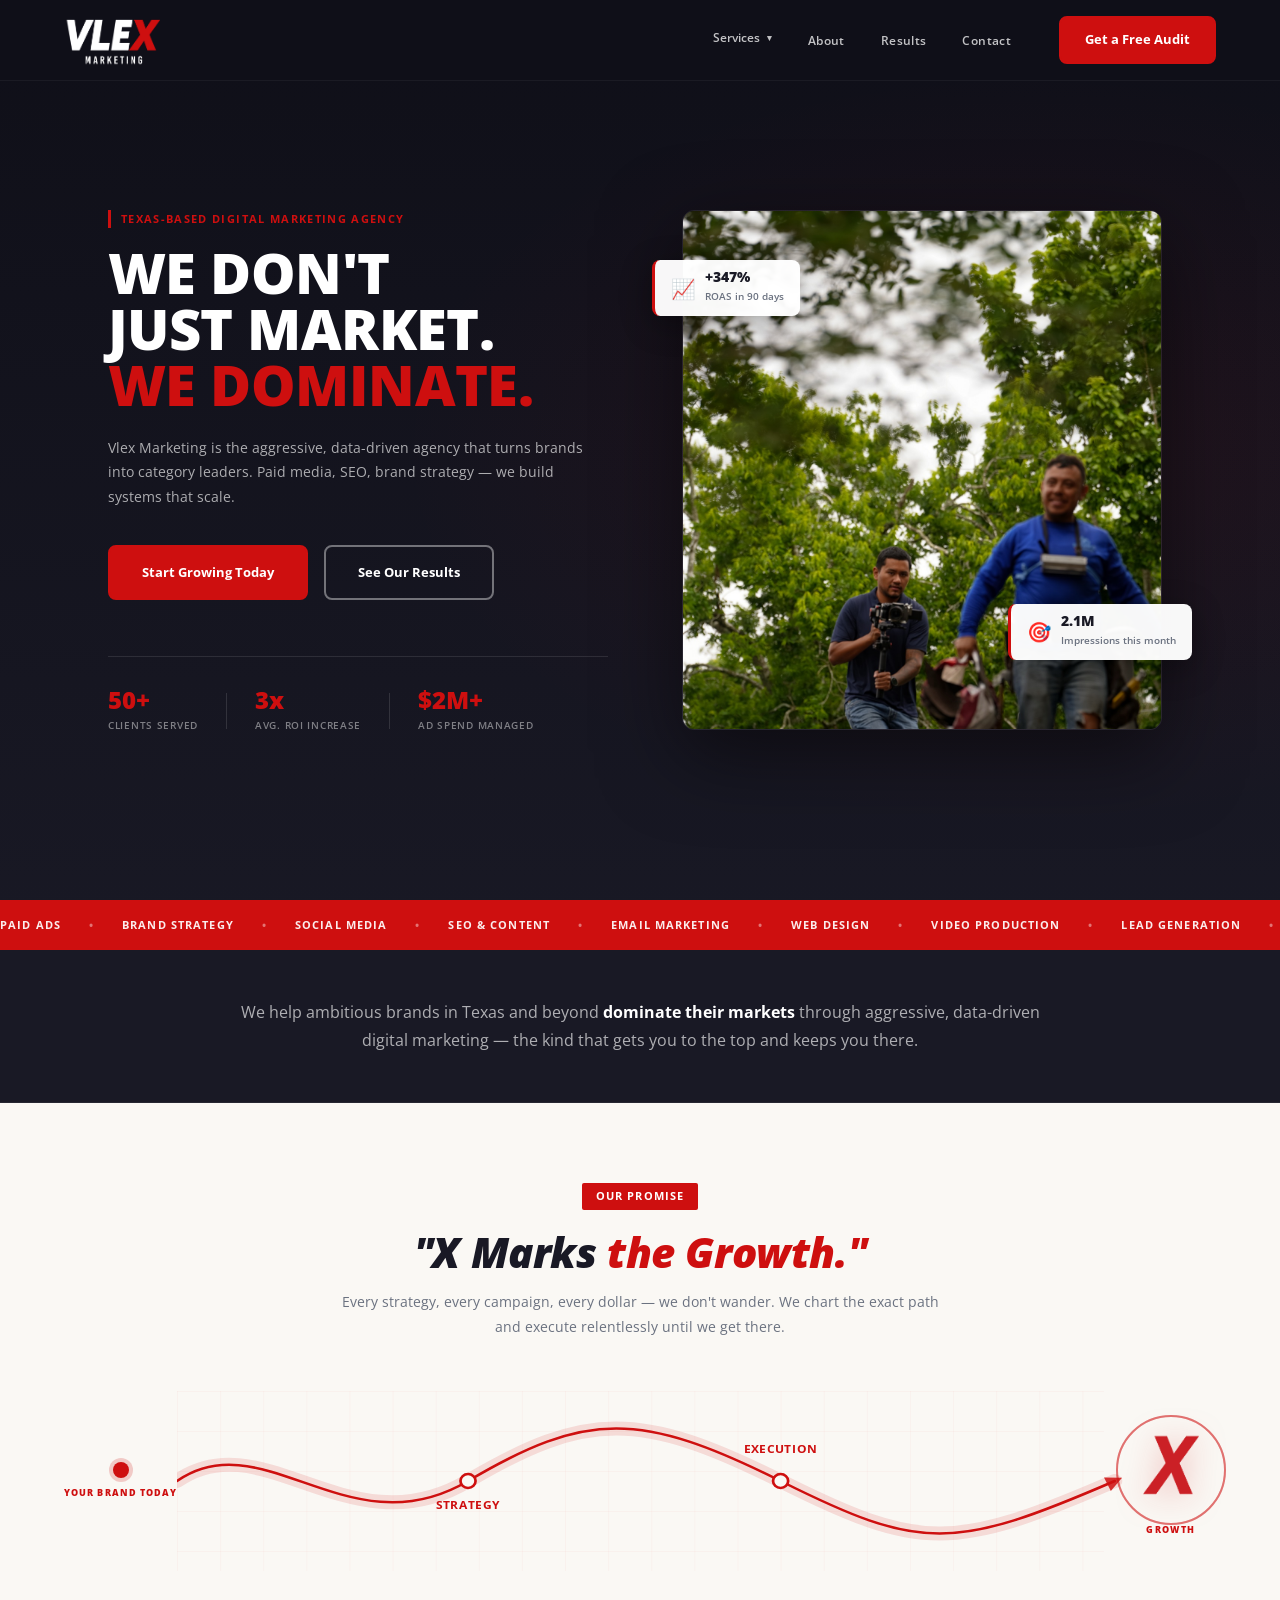
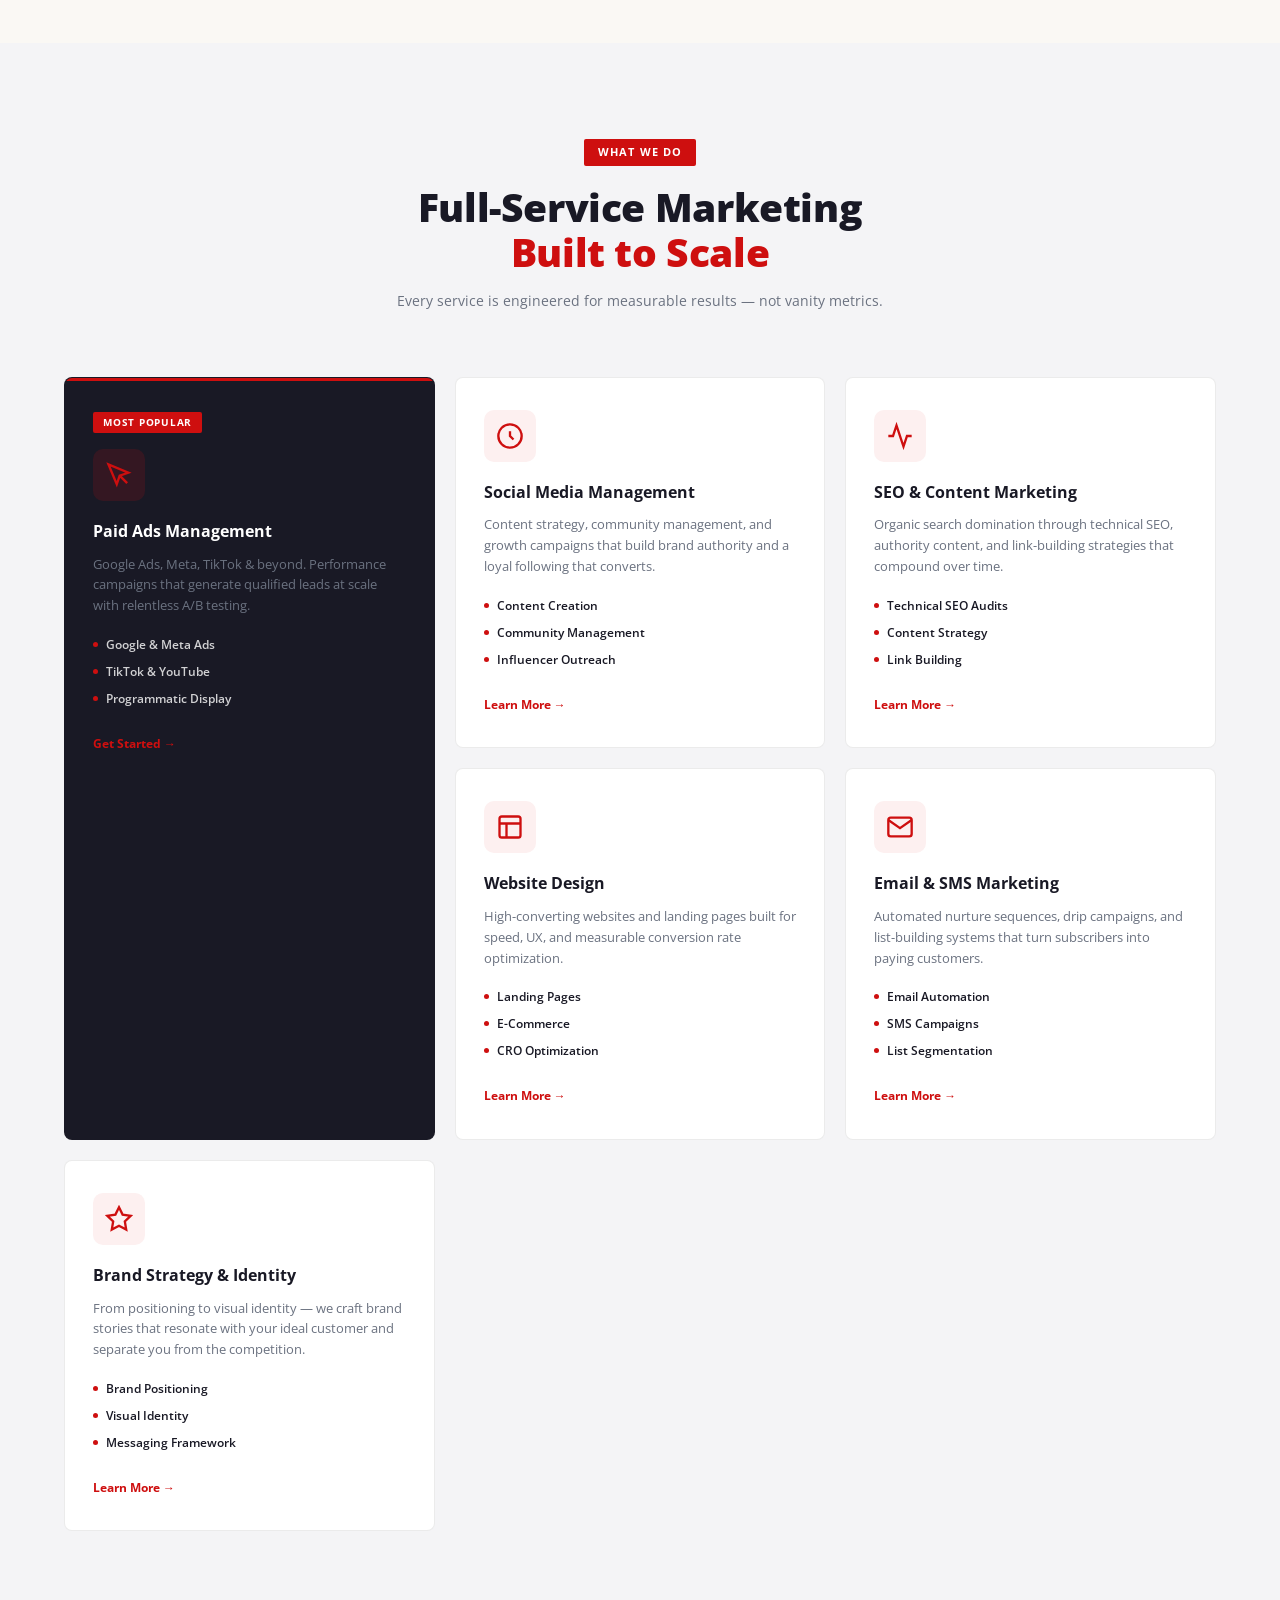
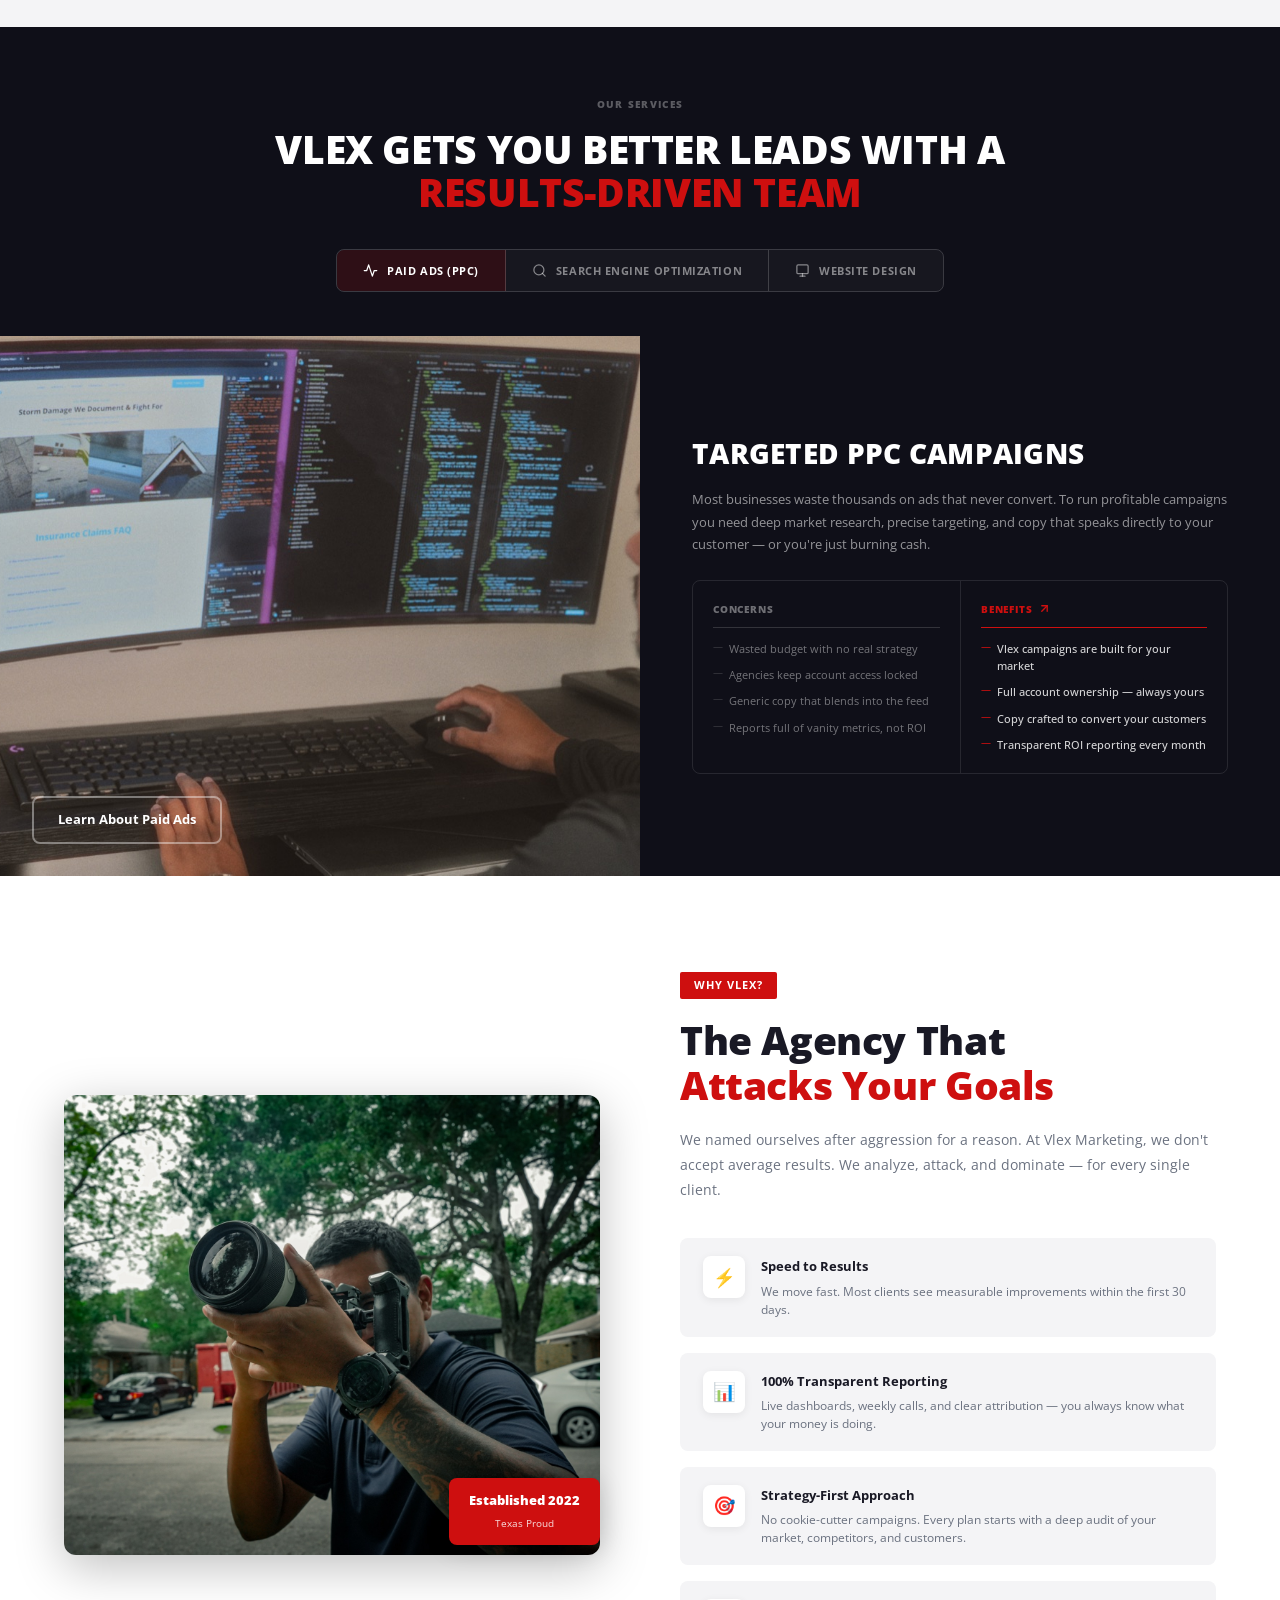
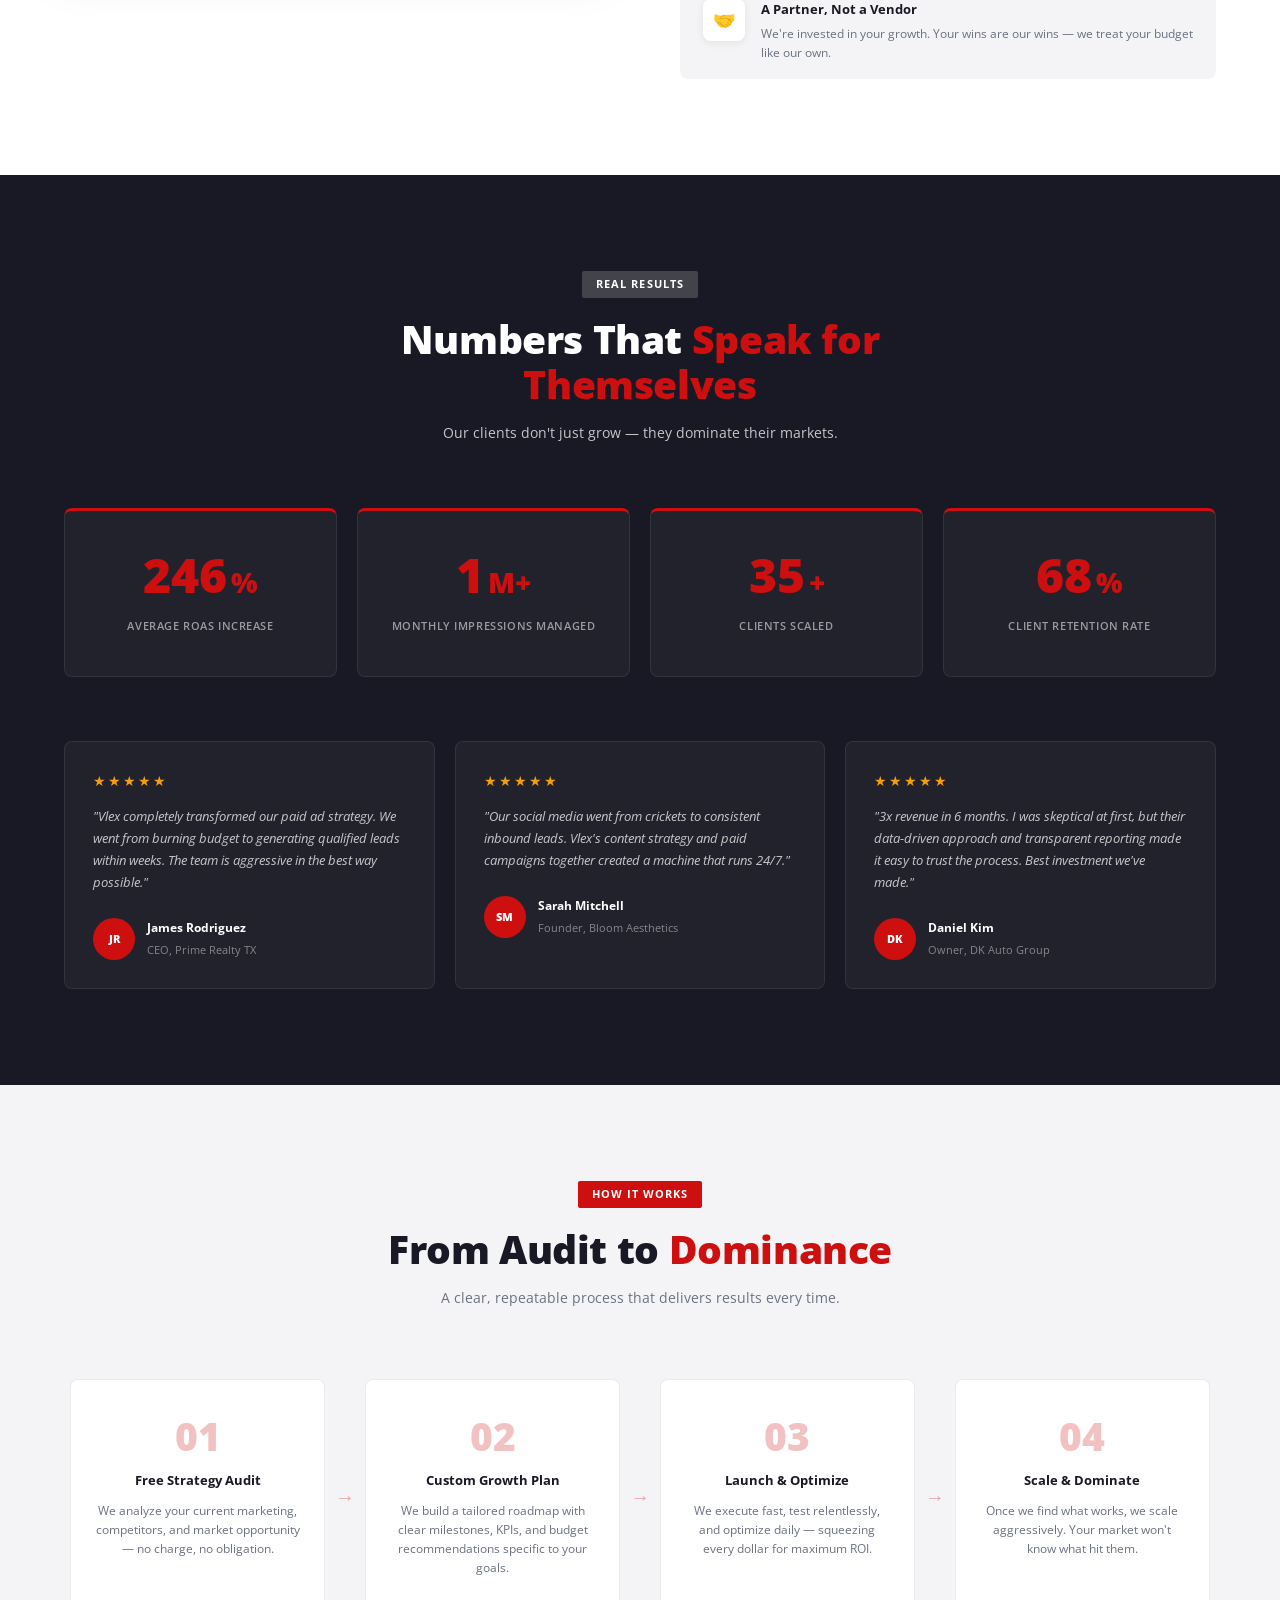
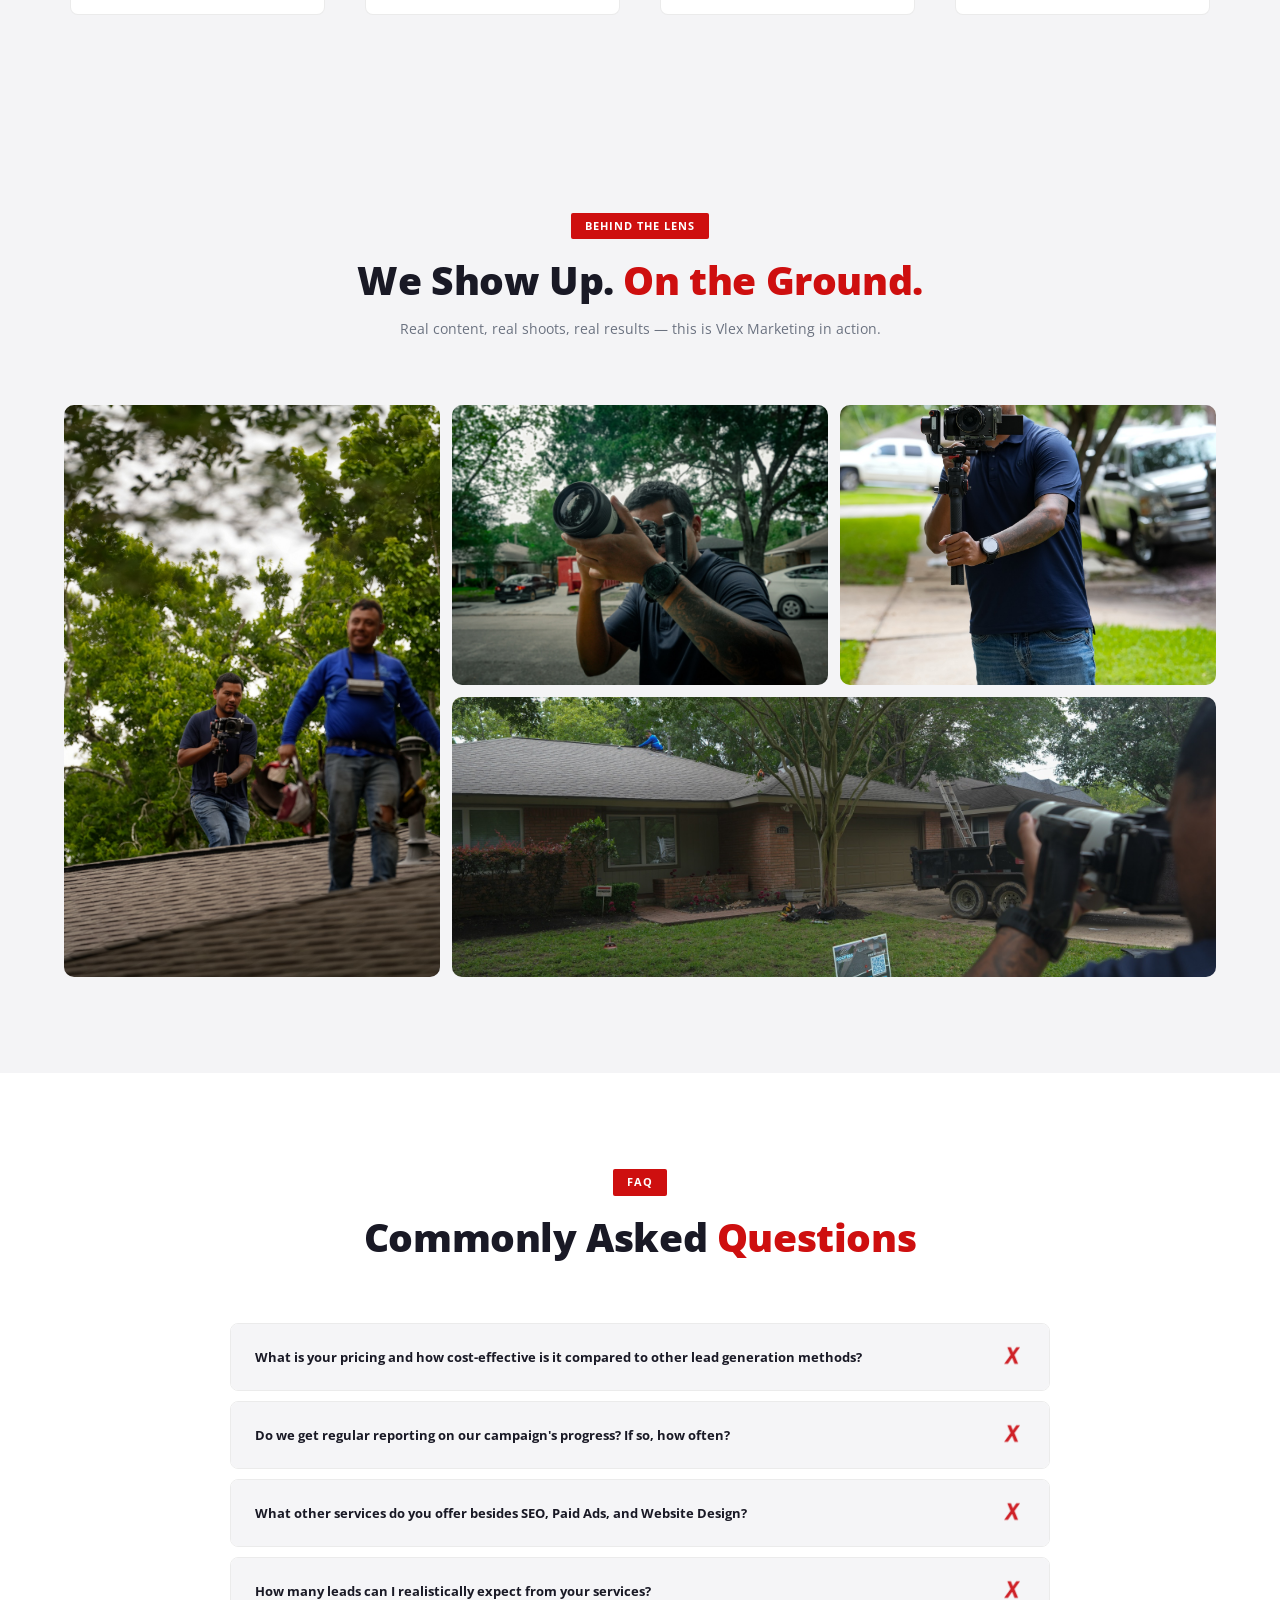
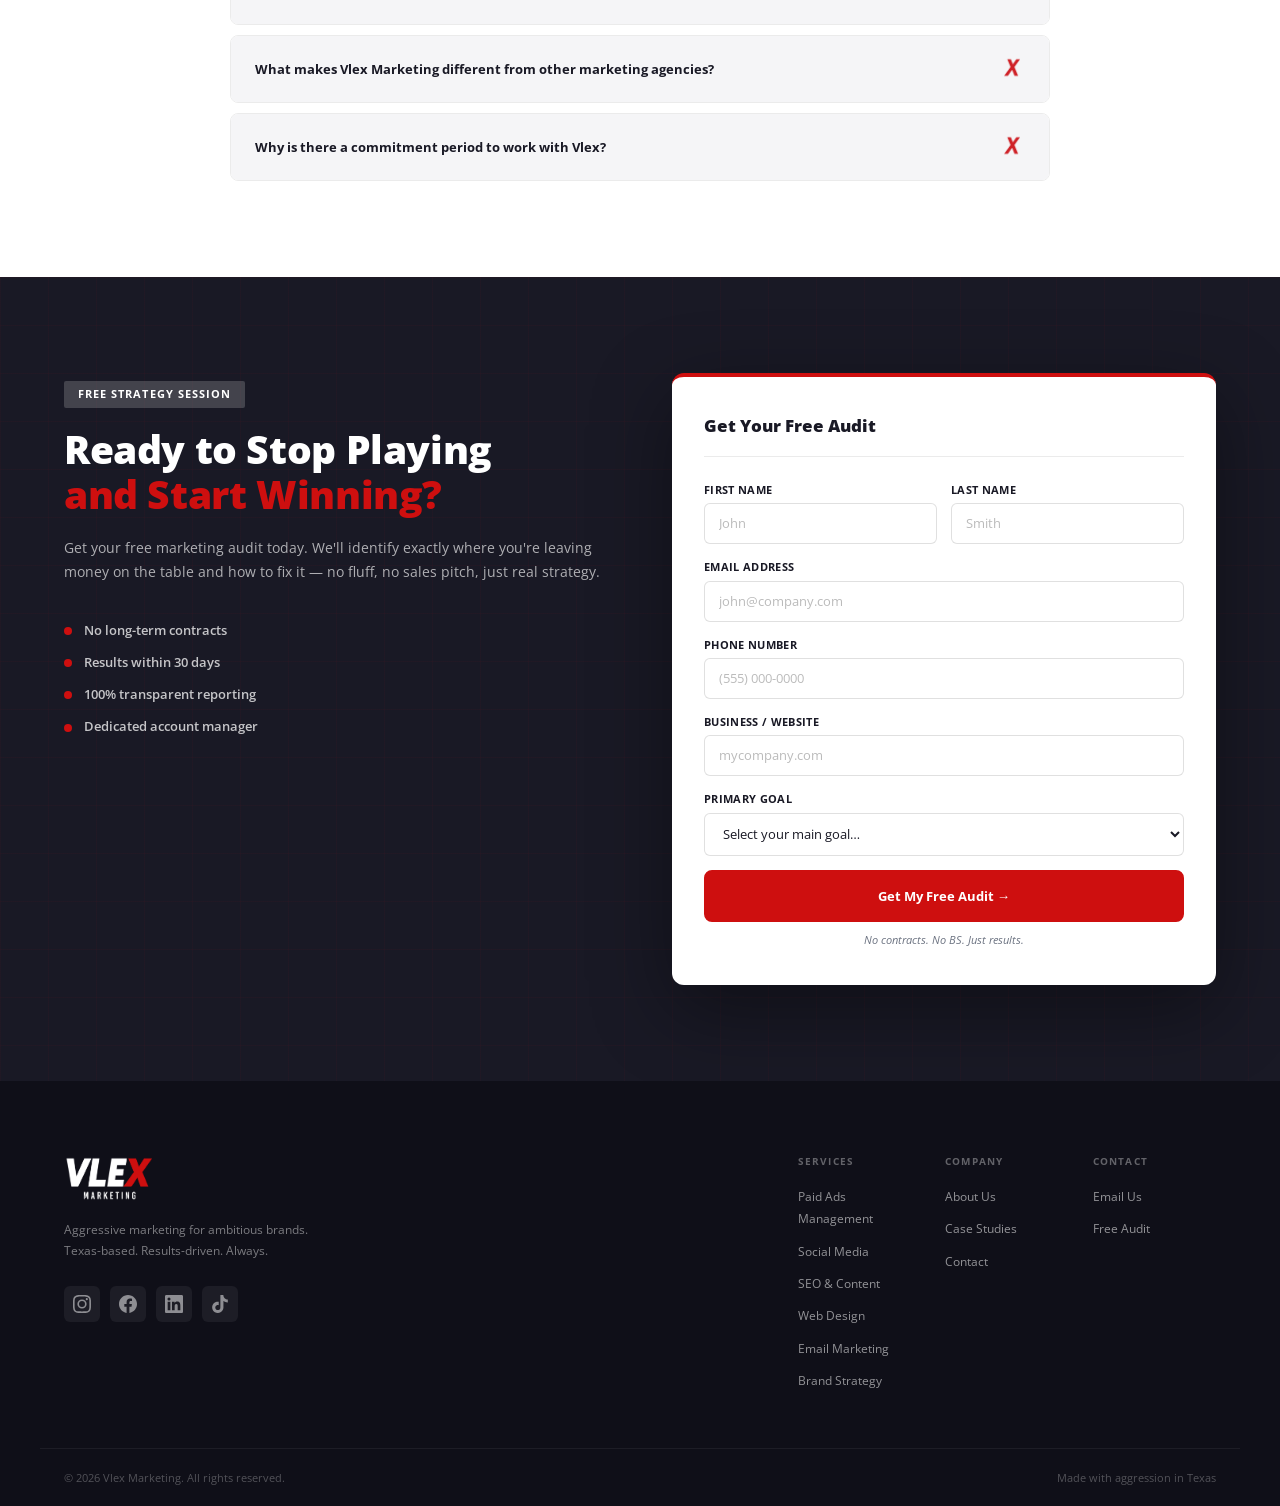
==== commit 3c51b193: "Add split feature section with eyebrow, headline, grouped tab boxes, and content headings matching h" ====
--- a/index.html
+++ b/index.html
@@ -341,50 +341,54 @@
   <!-- SPLIT FEATURE -->
   <section class="split-feature">
 
-    <!-- Service tabs row -->
-    <div class="split-tabs">
-      <button class="split-tab split-tab--active" data-tab="0" onclick="sfTab(0)">
-        <svg width="18" height="18" viewBox="0 0 24 24" fill="none" stroke="currentColor" stroke-width="2" stroke-linecap="round" stroke-linejoin="round"><polyline points="22 12 18 12 15 21 9 3 6 12 2 12"/></svg>
-        Paid Ads (PPC)
-      </button>
-      <button class="split-tab" data-tab="1" onclick="sfTab(1)">
-        <svg width="18" height="18" viewBox="0 0 24 24" fill="none" stroke="currentColor" stroke-width="2" stroke-linecap="round" stroke-linejoin="round"><circle cx="11" cy="11" r="8"/><line x1="21" y1="21" x2="16.65" y2="16.65"/></svg>
-        SEO &amp; Rankings
-      </button>
-      <button class="split-tab" data-tab="2" onclick="sfTab(2)">
-        <svg width="18" height="18" viewBox="0 0 24 24" fill="none" stroke="currentColor" stroke-width="2" stroke-linecap="round" stroke-linejoin="round"><rect x="3" y="3" width="18" height="14" rx="2"/><line x1="8" y1="21" x2="16" y2="21"/><line x1="12" y1="17" x2="12" y2="21"/></svg>
-        Website Design
-      </button>
+    <!-- Centered header + tabs -->
+    <div class="split-feature__top">
+      <span class="sf-eyebrow">Our Services</span>
+      <h2 class="sf-headline">VLEX GETS YOU BETTER LEADS WITH A <span class="text--red">RESULTS-DRIVEN TEAM</span></h2>
+      <div class="split-tabs">
+        <button class="split-tab split-tab--active" data-tab="0" onclick="sfTab(0)">
+          <svg width="15" height="15" viewBox="0 0 24 24" fill="none" stroke="currentColor" stroke-width="2" stroke-linecap="round" stroke-linejoin="round"><polyline points="22 12 18 12 15 21 9 3 6 12 2 12"/></svg>
+          Paid Ads (PPC)
+        </button>
+        <button class="split-tab" data-tab="1" onclick="sfTab(1)">
+          <svg width="15" height="15" viewBox="0 0 24 24" fill="none" stroke="currentColor" stroke-width="2" stroke-linecap="round" stroke-linejoin="round"><circle cx="11" cy="11" r="8"/><line x1="21" y1="21" x2="16.65" y2="16.65"/></svg>
+          Search Engine Optimization
+        </button>
+        <button class="split-tab" data-tab="2" onclick="sfTab(2)">
+          <svg width="15" height="15" viewBox="0 0 24 24" fill="none" stroke="currentColor" stroke-width="2" stroke-linecap="round" stroke-linejoin="round"><rect x="3" y="3" width="18" height="14" rx="2"/><line x1="8" y1="21" x2="16" y2="21"/><line x1="12" y1="17" x2="12" y2="21"/></svg>
+          Website Design
+        </button>
+      </div>
     </div>
 
     <!-- Panel 0: Paid Ads -->
     <div class="split-feature__inner sf-panel sf-panel--active" data-panel="0">
       <div class="split-feature__photo-col">
         <img src="brand assests/DSC00711-6.jpg" alt="Vlex team building paid ad campaigns" class="split-feature__photo" />
-        <a href="paid-ads.html" class="btn btn--primary split-feature__btn-overlay">Learn About Paid Ads</a>
+        <a href="paid-ads.html" class="btn btn--outline split-feature__btn-overlay">Learn About Paid Ads</a>
       </div>
       <div class="split-feature__content">
-        <h2>RESULTS-DRIVEN<br />PAID AD CAMPAIGNS</h2>
-        <p>We don't just run ads — we build revenue machines. Every campaign is engineered around your margins, market, and goals so your ad spend works overtime.</p>
+        <h3 class="sf-content-head">TARGETED PPC CAMPAIGNS</h3>
+        <p>Most businesses waste thousands on ads that never convert. To run profitable campaigns you need deep market research, precise targeting, and copy that speaks directly to your customer — or you're just burning cash.</p>
         <div class="split-feature__grid">
           <div class="split-feature__col">
-            <h4 class="sf-col-head">Concerns</h4>
+            <div class="sf-col-head">Concerns</div>
             <ul>
-              <li>Wasted budget with no clear strategy</li>
-              <li>Agencies won't share account access</li>
-              <li>Generic copy that doesn't convert</li>
-              <li>No real reporting — just pretty charts</li>
+              <li>Wasted budget with no real strategy</li>
+              <li>Agencies keep account access locked</li>
+              <li>Generic copy that blends into the feed</li>
+              <li>Reports full of vanity metrics, not ROI</li>
             </ul>
           </div>
-          <div class="split-feature__col split-feature__col--vlex">
-            <h4 class="sf-col-head sf-col-head--benefits">Benefits
-              <svg width="14" height="14" viewBox="0 0 24 24" fill="none" stroke="currentColor" stroke-width="2.5" stroke-linecap="round" stroke-linejoin="round"><line x1="7" y1="17" x2="17" y2="7"/><polyline points="7 7 17 7 17 17"/></svg>
-            </h4>
+          <div class="split-feature__col">
+            <div class="sf-col-head sf-col-head--benefits">Benefits
+              <svg width="13" height="13" viewBox="0 0 24 24" fill="none" stroke="currentColor" stroke-width="2.5" stroke-linecap="round" stroke-linejoin="round"><line x1="7" y1="17" x2="17" y2="7"/><polyline points="7 7 17 7 17 17"/></svg>
+            </div>
             <ul>
-              <li>Custom strategy built for your market</li>
+              <li>Vlex campaigns are built for your market</li>
               <li>Full account ownership — always yours</li>
-              <li>Ad copy crafted for your customers</li>
-              <li>Transparent ROI reports every month</li>
+              <li>Copy crafted to convert your customers</li>
+              <li>Transparent ROI reporting every month</li>
             </ul>
           </div>
         </div>
@@ -395,30 +399,29 @@
     <div class="split-feature__inner sf-panel" data-panel="1">
       <div class="split-feature__photo-col">
         <img src="brand assests/DSC00711-6.jpg" alt="Vlex team building SEO strategy" class="split-feature__photo" />
-        <a href="seo.html" class="btn btn--primary split-feature__btn-overlay">Learn About SEO</a>
+        <a href="seo.html" class="btn btn--outline split-feature__btn-overlay">Learn About Our SEO</a>
       </div>
       <div class="split-feature__content">
-        <h2>DOMINATE SEARCH.<br />OWN YOUR MARKET.</h2>
-        <p>Rankings that last. We build sustainable SEO strategies targeting the exact searches your customers make — driving traffic that converts into real revenue.</p>
+        <h3 class="sf-content-head">SEARCH ENGINE OPTIMIZATION</h3>
+        <p>Most SEO companies deliver slow results and shortcuts that get you penalized. To truly dominate search, you need local-focused strategy, real content, and white-hat tactics built to compound over time.</p>
         <div class="split-feature__grid">
           <div class="split-feature__col">
-            <h4 class="sf-col-head">Concerns</h4>
+            <div class="sf-col-head">Concerns</div>
             <ul>
-              <li>Slow results &amp; no local presence</li>
+              <li>Slow results with no local presence</li>
               <li>Keyword stuffing that gets penalized</li>
-              <li>No content strategy — just backlinks</li>
-              <li>Rankings drop the moment you pause</li>
+              <li>Backlinks only — no content strategy</li>
+              <li>Rankings vanish the moment you stop</li>
             </ul>
           </div>
-          <div class="split-feature__col split-feature__col--vlex">
-            <h4 class="sf-col-head sf-col-head--benefits">Benefits
-              <svg width="14" height="14" viewBox="0 0 24 24" fill="none" stroke="currentColor" stroke-width="2.5" stroke-linecap="round" stroke-linejoin="round"><line x1="7" y1="17" x2="17" y2="7"/><polyline points="7 7 17 7 17 17"/></svg>
-            </h4>
+          <div class="split-feature__col">
+            <div class="sf-col-head sf-col-head--benefits">Benefits
+              <svg width="13" height="13" viewBox="0 0 24 24" fill="none" stroke="currentColor" stroke-width="2.5" stroke-linecap="round" stroke-linejoin="round"><line x1="7" y1="17" x2="17" y2="7"/><polyline points="7 7 17 7 17 17"/></svg>
+            </div>
             <ul>
-              <li>Local SEO that puts you on the map</li>
-              <li>White-hat tactics that stick long-term</li>
-              <li>Content built to rank &amp; convert</li>
-              <li>Compounding growth that scales over time</li>
+              <li>Vlex SEO is fully tailored to your market</li>
+              <li>Fully own your rankings long-term</li>
+              <li>Always built with local SEO in mind</li>
             </ul>
           </div>
         </div>
@@ -429,30 +432,28 @@
     <div class="split-feature__inner sf-panel" data-panel="2">
       <div class="split-feature__photo-col">
         <img src="brand assests/DSC00711-6.jpg" alt="Vlex team designing websites" class="split-feature__photo" />
-        <a href="website-design.html" class="btn btn--primary split-feature__btn-overlay">Learn About Web Design</a>
+        <a href="website-design.html" class="btn btn--outline split-feature__btn-overlay">Learn About Our Websites</a>
       </div>
       <div class="split-feature__content">
-        <h2>WEBSITES BUILT<br />TO CONVERT.</h2>
-        <p>Your website is your #1 salesperson. We design fast, fully branded sites engineered to turn visitors into leads — not just impress them.</p>
+        <h3 class="sf-content-head">TAILORED WEBSITE DESIGN</h3>
+        <p>Most homeowners don't realize how big a role a website plays in whether the phone rings. To have a beautiful, conversion-focused site can be the crucial differentiator between a prospect choosing you or your competitor.</p>
         <div class="split-feature__grid">
           <div class="split-feature__col">
-            <h4 class="sf-col-head">Concerns</h4>
+            <div class="sf-col-head">Concerns</div>
             <ul>
-              <li>Generic templates that look cheap</li>
-              <li>Slow load times that kill conversions</li>
-              <li>Agency owns the site — not you</li>
-              <li>No SEO built in from the start</li>
+              <li>Generic websites look low-end</li>
+              <li>Many agencies don't let you own your site</li>
+              <li>Many designers don't know SEO</li>
             </ul>
           </div>
-          <div class="split-feature__col split-feature__col--vlex">
-            <h4 class="sf-col-head sf-col-head--benefits">Benefits
-              <svg width="14" height="14" viewBox="0 0 24 24" fill="none" stroke="currentColor" stroke-width="2.5" stroke-linecap="round" stroke-linejoin="round"><line x1="7" y1="17" x2="17" y2="7"/><polyline points="7 7 17 7 17 17"/></svg>
-            </h4>
+          <div class="split-feature__col">
+            <div class="sf-col-head sf-col-head--benefits">Benefits
+              <svg width="13" height="13" viewBox="0 0 24 24" fill="none" stroke="currentColor" stroke-width="2.5" stroke-linecap="round" stroke-linejoin="round"><line x1="7" y1="17" x2="17" y2="7"/><polyline points="7 7 17 7 17 17"/></svg>
+            </div>
             <ul>
-              <li>Fully custom &amp; branded to your business</li>
-              <li>Lightning-fast &amp; mobile-first builds</li>
-              <li>You own your site — always</li>
-              <li>SEO-ready architecture from day one</li>
+              <li>Vlex sites are fully tailored to your business</li>
+              <li>Fully own your website &amp; take it anywhere</li>
+              <li>Always built with SEO in mind</li>
             </ul>
           </div>
         </div>
--- a/style.css
+++ b/style.css
@@ -884,44 +884,63 @@
   overflow: hidden;
 }
 
-/* Tabs row */
+/* Top: centered eyebrow + headline + tabs */
+.split-feature__top {
+  text-align: center;
+  padding: 70px 24px 44px;
+}
+.sf-eyebrow {
+  display: block;
+  font-size: 0.68rem;
+  font-weight: 800;
+  text-transform: uppercase;
+  letter-spacing: 0.14em;
+  color: rgba(255,255,255,0.32);
+  margin-bottom: 14px;
+}
+.sf-headline {
+  font-size: clamp(1.9rem, 3.2vw, 2.8rem);
+  font-weight: 900;
+  color: var(--white);
+  line-height: 1.1;
+  margin: 0 auto 36px;
+  max-width: 820px;
+}
+
+/* Tabs — grouped bordered-box style (hookagency) */
 .split-tabs {
-  display: flex;
+  display: inline-flex;
   align-items: stretch;
-  border-bottom: 1px solid rgba(255,255,255,0.1);
+  border: 1px solid rgba(255,255,255,0.18);
+  border-radius: 8px;
+  overflow: hidden;
 }
 .split-tab {
   flex: 1;
   display: flex;
   align-items: center;
   justify-content: center;
-  gap: 10px;
-  padding: 20px 24px;
-  background: none;
+  gap: 9px;
+  padding: 13px 26px;
+  background: rgba(255,255,255,0.03);
   border: none;
-  border-right: 1px solid rgba(255,255,255,0.1);
-  color: rgba(255,255,255,0.45);
+  border-right: 1px solid rgba(255,255,255,0.18);
+  color: rgba(255,255,255,0.48);
   font-family: inherit;
-  font-size: 0.82rem;
+  font-size: 0.78rem;
   font-weight: 700;
   text-transform: uppercase;
-  letter-spacing: 0.06em;
+  letter-spacing: 0.05em;
   cursor: pointer;
   transition: color 0.2s, background 0.2s;
   position: relative;
+  white-space: nowrap;
 }
 .split-tab:last-child { border-right: none; }
 .split-tab svg { flex-shrink: 0; }
-.split-tab:hover { color: rgba(255,255,255,0.75); background: rgba(255,255,255,0.03); }
-.split-tab--active { color: #fff; background: rgba(206,15,15,0.08); }
-.split-tab--active::after {
-  content: '';
-  position: absolute;
-  bottom: -1px;
-  left: 0; right: 0;
-  height: 2px;
-  background: var(--red);
-}
+.split-tab:hover { color: rgba(255,255,255,0.85); background: rgba(255,255,255,0.07); }
+.split-tab--active { color: #fff; background: rgba(206,15,15,0.16); }
+.split-tab--active::after { display: none; }
 
 /* Panels */
 .sf-panel { display: none; }
@@ -955,12 +974,16 @@
   justify-content: center;
   gap: 20px;
 }
-.split-feature__content h2 {
-  font-size: clamp(1.7rem, 2.4vw, 2.5rem);
+
+/* Large heading inside each panel */
+.sf-content-head {
+  font-size: clamp(1.6rem, 2.2vw, 2.3rem);
   font-weight: 900;
   color: var(--white);
   line-height: 1.08;
   margin: 0;
+  text-transform: uppercase;
+  letter-spacing: 0.01em;
 }
 .split-feature__content > p {
   font-size: 0.92rem;
@@ -996,7 +1019,7 @@
   color: rgba(255,255,255,0.4);
   margin: 0 0 12px;
   padding-bottom: 10px;
-  border-bottom: 1px solid rgba(255,255,255,0.12);
+  border-bottom: 1px solid rgba(255,255,255,0.15);
 }
 .sf-col-head--benefits {
   color: var(--red);
@@ -1014,7 +1037,7 @@
 }
 .split-feature__col ul li {
   font-size: 0.82rem;
-  color: rgba(255,255,255,0.4);
+  color: rgba(255,255,255,0.42);
   line-height: 1.5;
   padding-left: 16px;
   position: relative;
@@ -1026,18 +1049,20 @@
   color: rgba(255,255,255,0.18);
   font-size: 0.7rem;
 }
-.split-feature__col--vlex ul li {
+
+/* Benefits column — brighter text */
+.split-feature__col + .split-feature__col ul li {
   color: rgba(255,255,255,0.82);
   font-weight: 500;
 }
-.split-feature__col--vlex ul li::before {
-  content: '—';
+.split-feature__col + .split-feature__col ul li::before {
   color: var(--red);
 }
 
 @media (max-width: 900px) {
-  .split-tabs { flex-direction: column; }
-  .split-tab { border-right: none; border-bottom: 1px solid rgba(255,255,255,0.1); justify-content: flex-start; padding: 16px 20px; }
+  .split-feature__top { padding: 52px 20px 36px; }
+  .split-tabs { display: flex; flex-direction: column; width: 100%; max-width: 480px; }
+  .split-tab { border-right: none; border-bottom: 1px solid rgba(255,255,255,0.18); justify-content: flex-start; padding: 15px 20px; white-space: normal; }
   .split-tab:last-child { border-bottom: none; }
   .split-feature__inner { grid-template-columns: 1fr; }
   .split-feature__photo-col { height: 300px; }
@@ -1045,14 +1070,16 @@
   .split-feature__content { padding: 44px 32px; }
 }
 @media (max-width: 600px) {
-  .split-tabs { flex-direction: row; overflow-x: auto; }
-  .split-tab { flex: 0 0 auto; padding: 14px 16px; font-size: 0.72rem; border-right: 1px solid rgba(255,255,255,0.1); border-bottom: none; }
-  .split-tab--active::after { bottom: 0; }
+  .split-feature__top { padding: 40px 16px 28px; }
+  .sf-headline { font-size: clamp(1.4rem, 6vw, 1.9rem); margin-bottom: 22px; }
+  .split-tabs { flex-direction: row; overflow-x: auto; max-width: 100%; -webkit-overflow-scrolling: touch; }
+  .split-tab { flex: 0 0 auto; padding: 11px 14px; font-size: 0.68rem; border-right: 1px solid rgba(255,255,255,0.18); border-bottom: none; }
+  .split-tab:last-child { border-right: none; }
   .split-feature__photo-col { height: 240px; }
   .split-feature__content { padding: 32px 20px; gap: 16px; }
   .split-feature__grid { grid-template-columns: 1fr; }
   .split-feature__col + .split-feature__col { border-left: none; border-top: 1px solid rgba(255,255,255,0.1); }
-  .split-feature__content h2 { font-size: clamp(1.5rem, 7vw, 1.9rem); }
+  .sf-content-head { font-size: clamp(1.3rem, 6vw, 1.8rem); }
 }
 
 /* ─── ABOUT ─────────────────────────────────────────────────── */
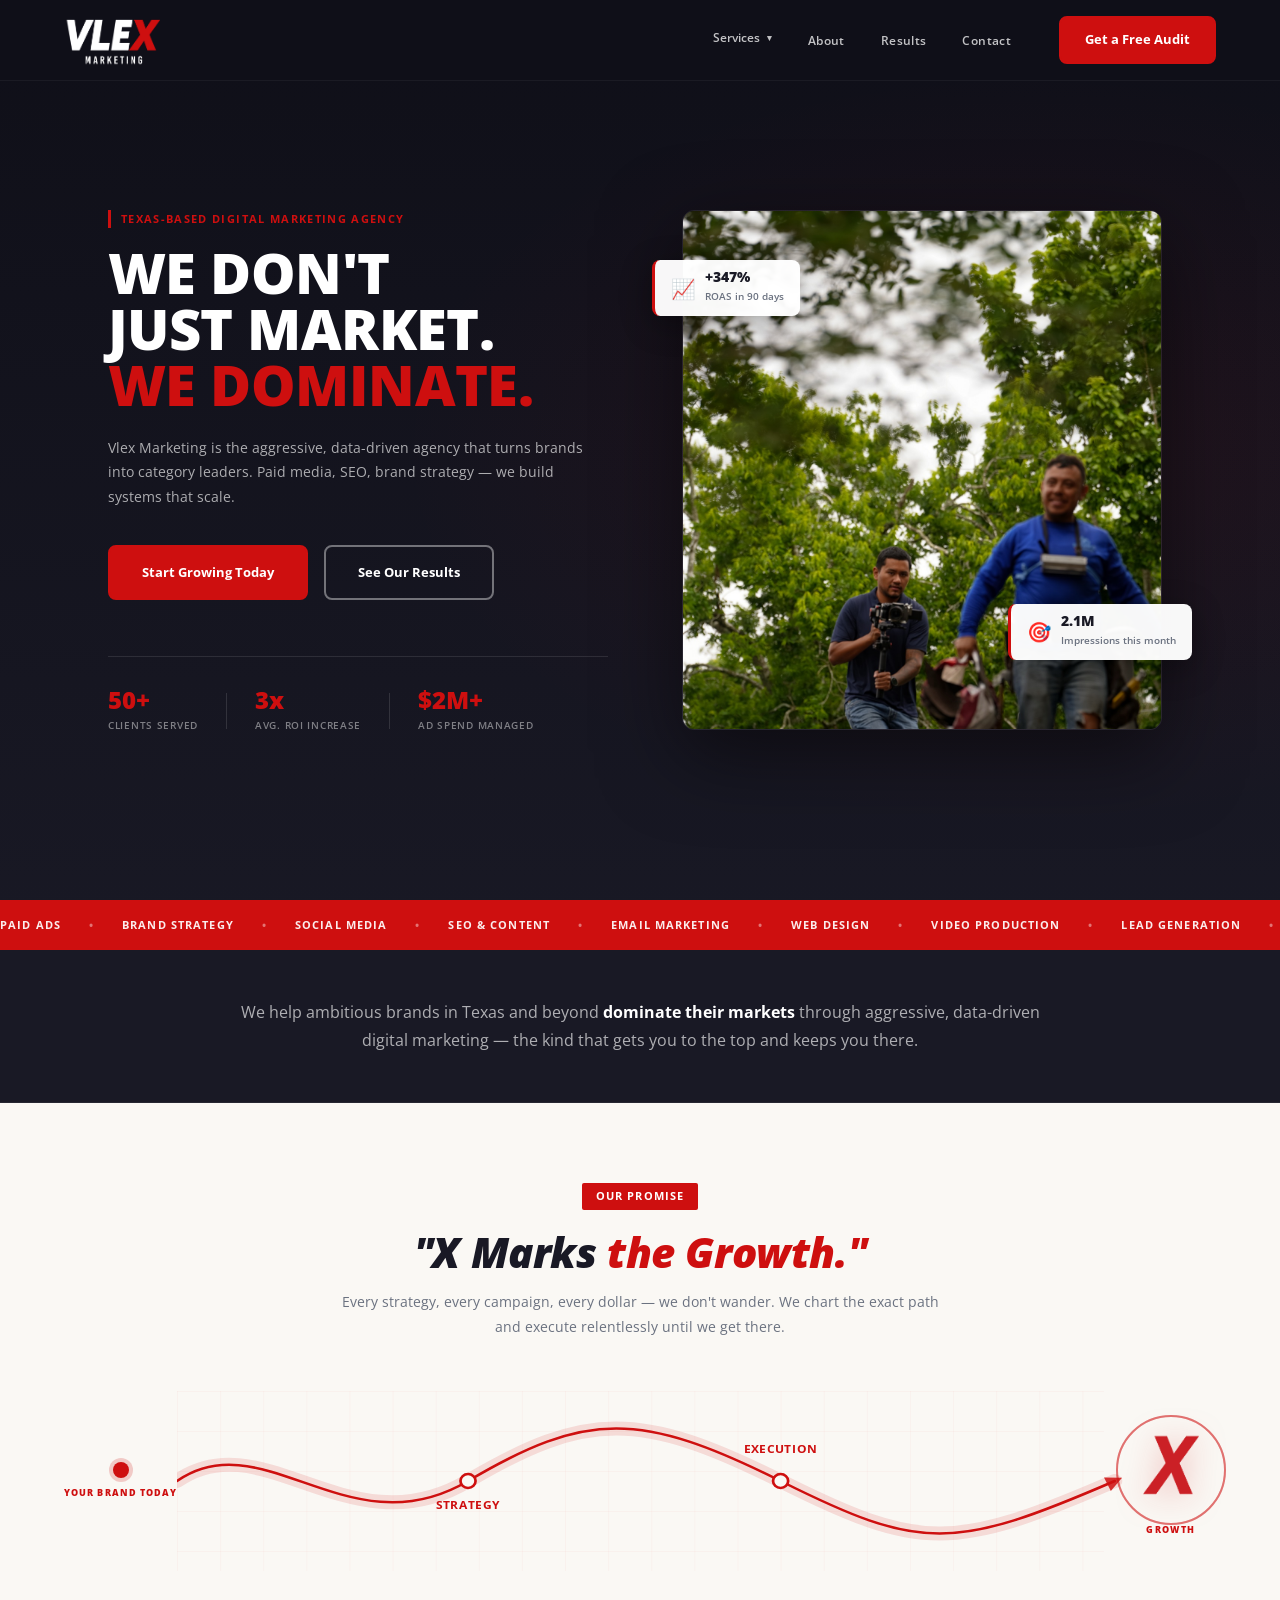
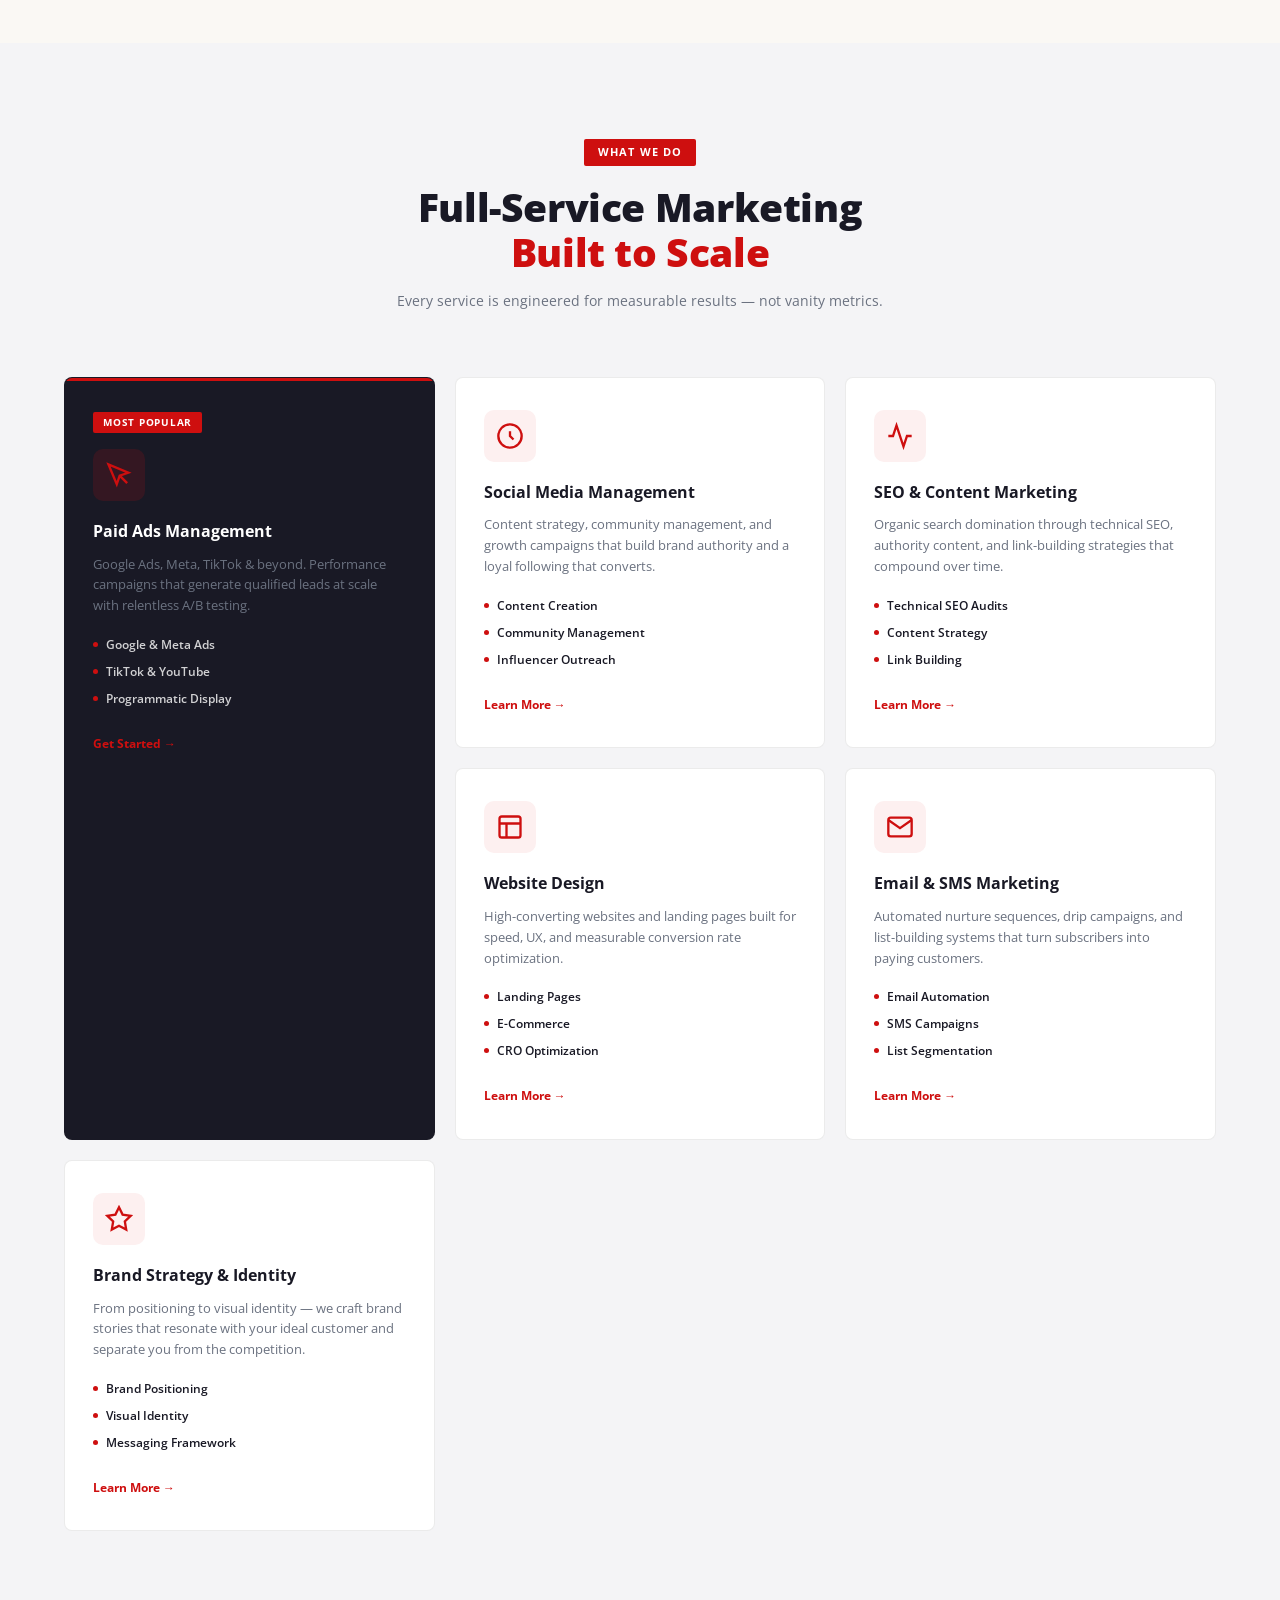
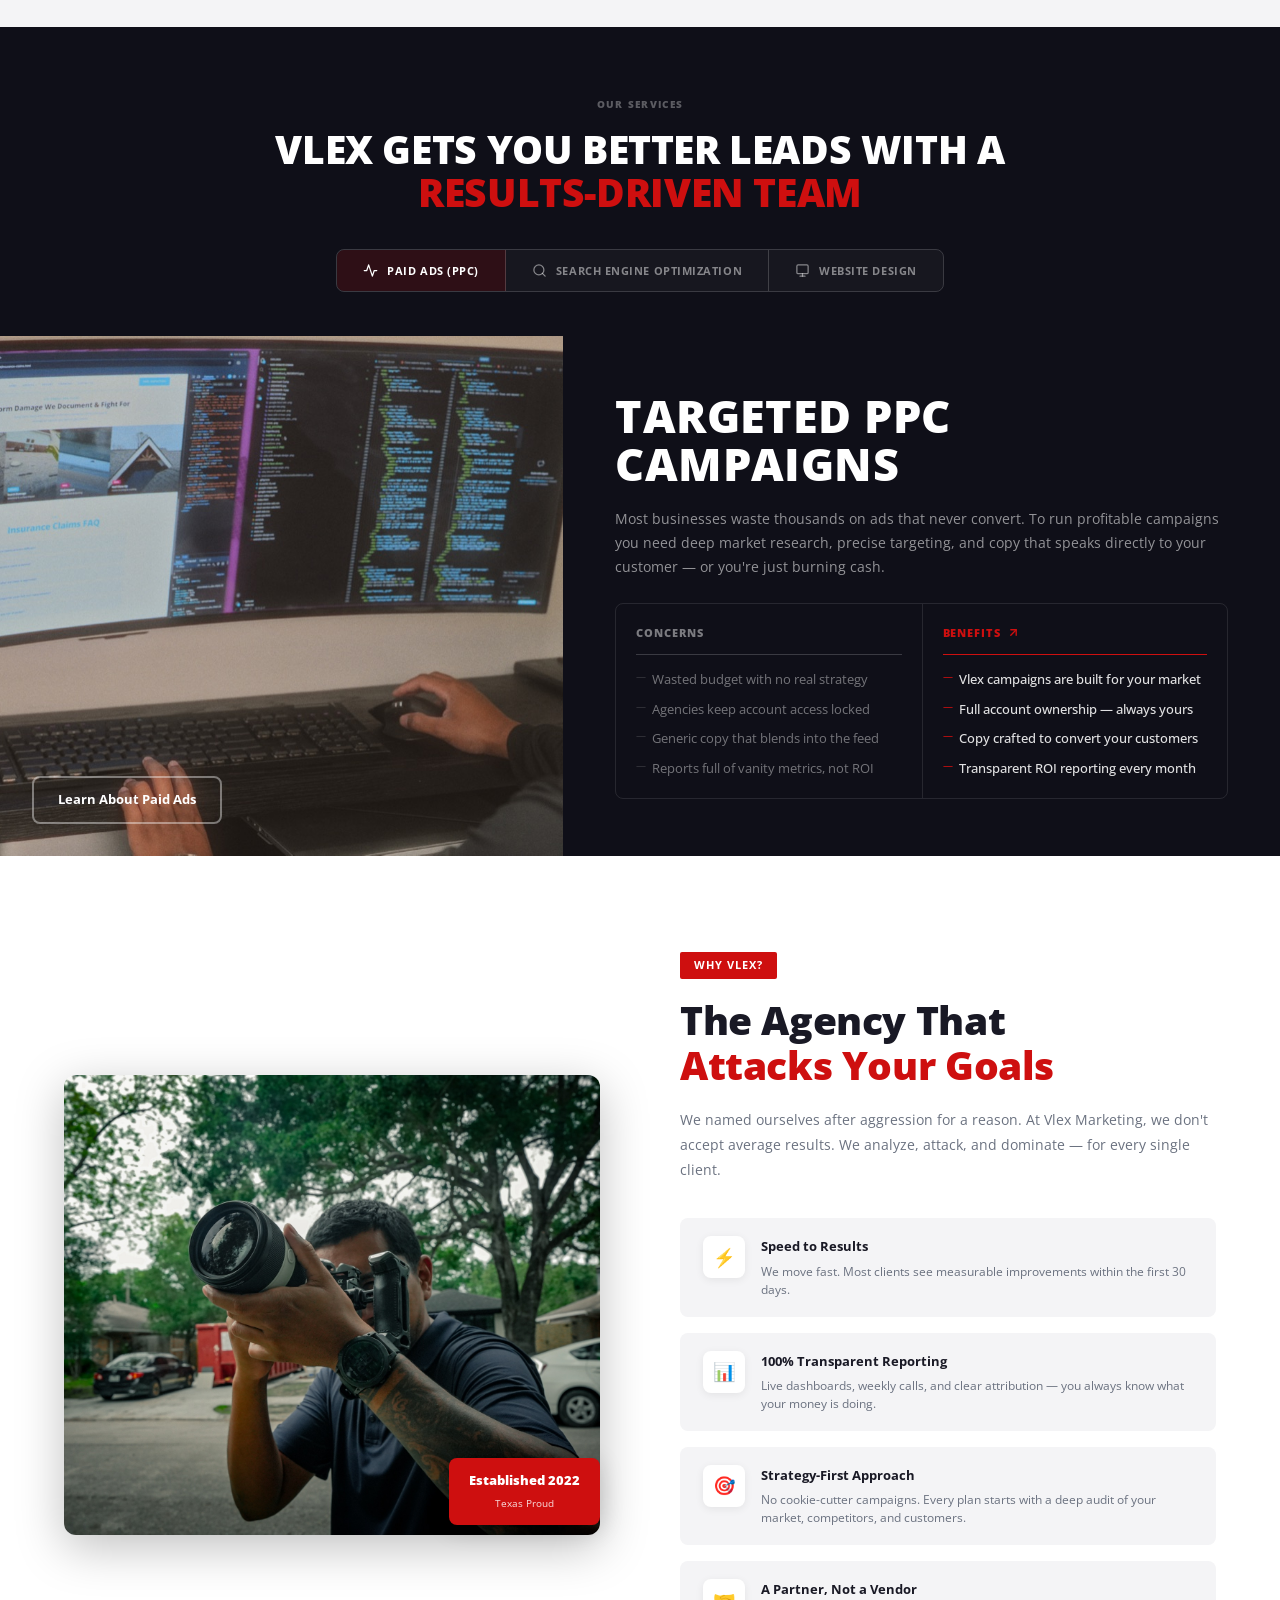
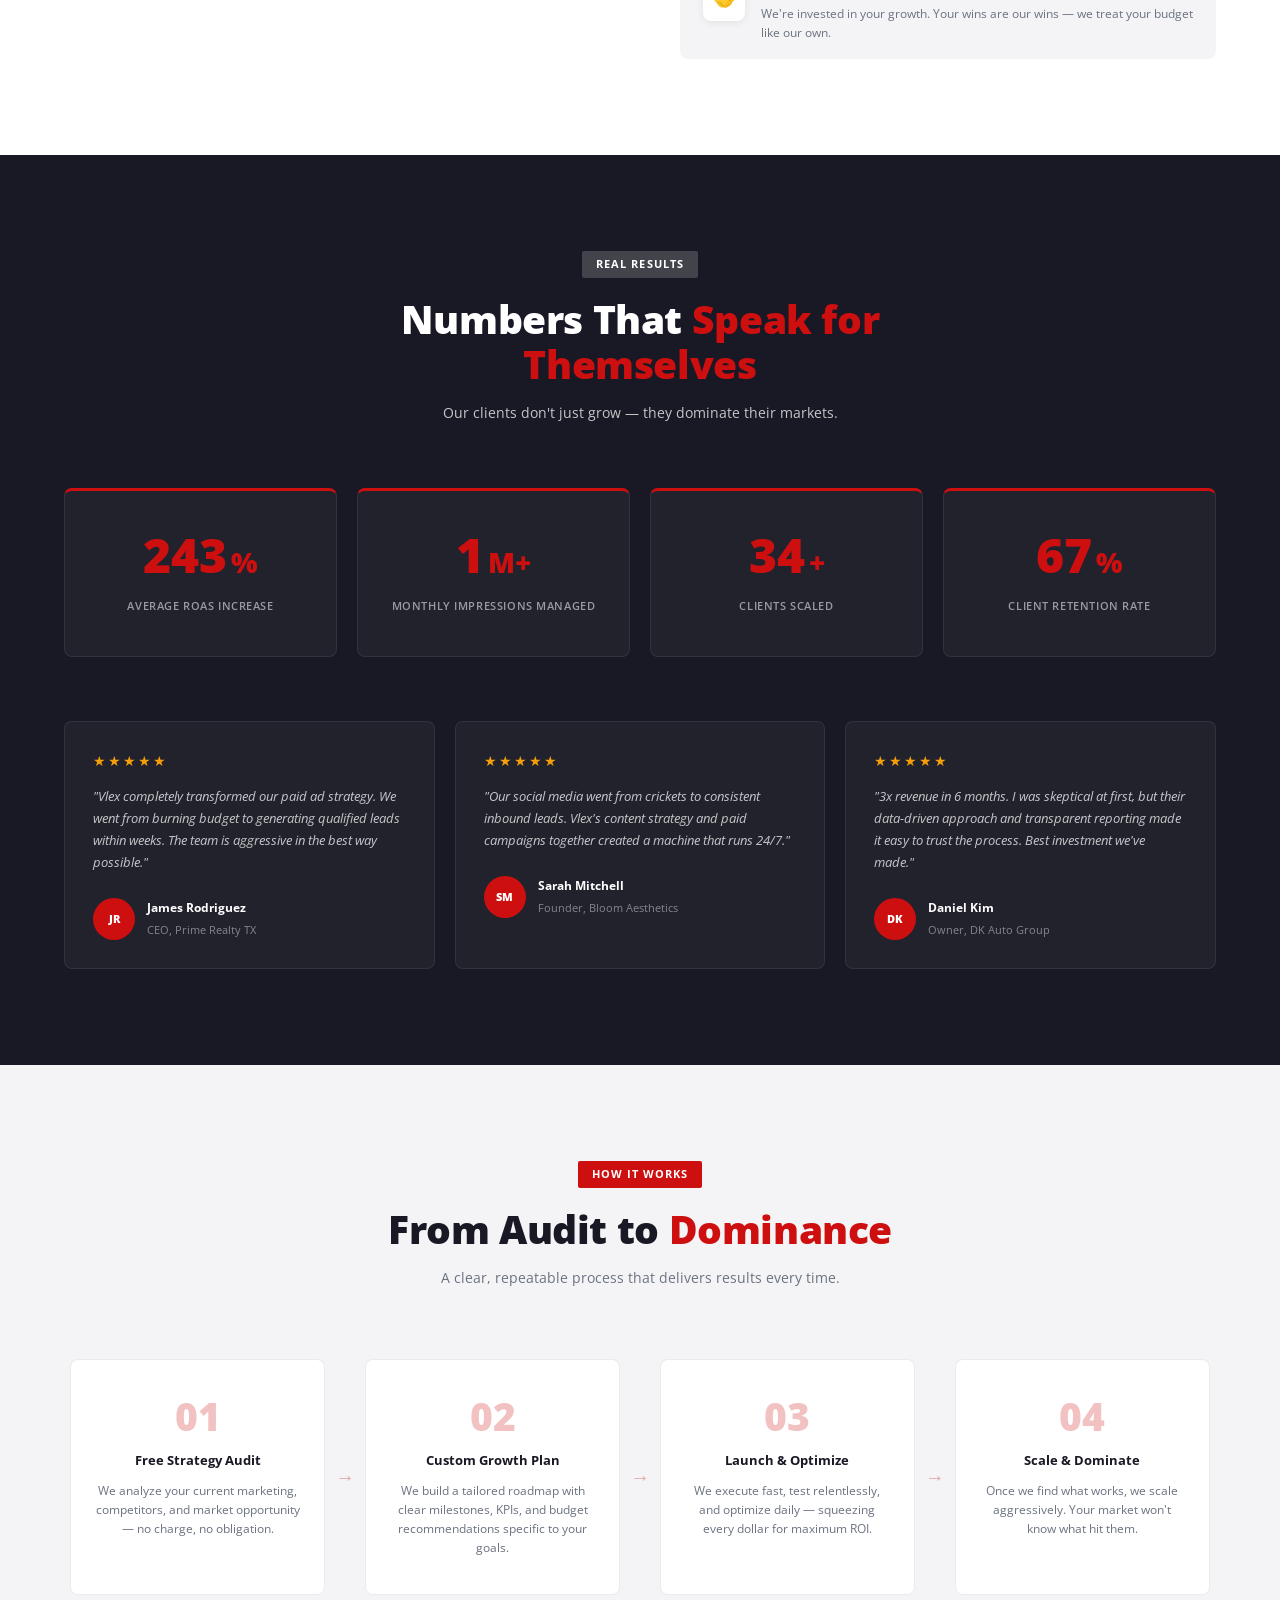
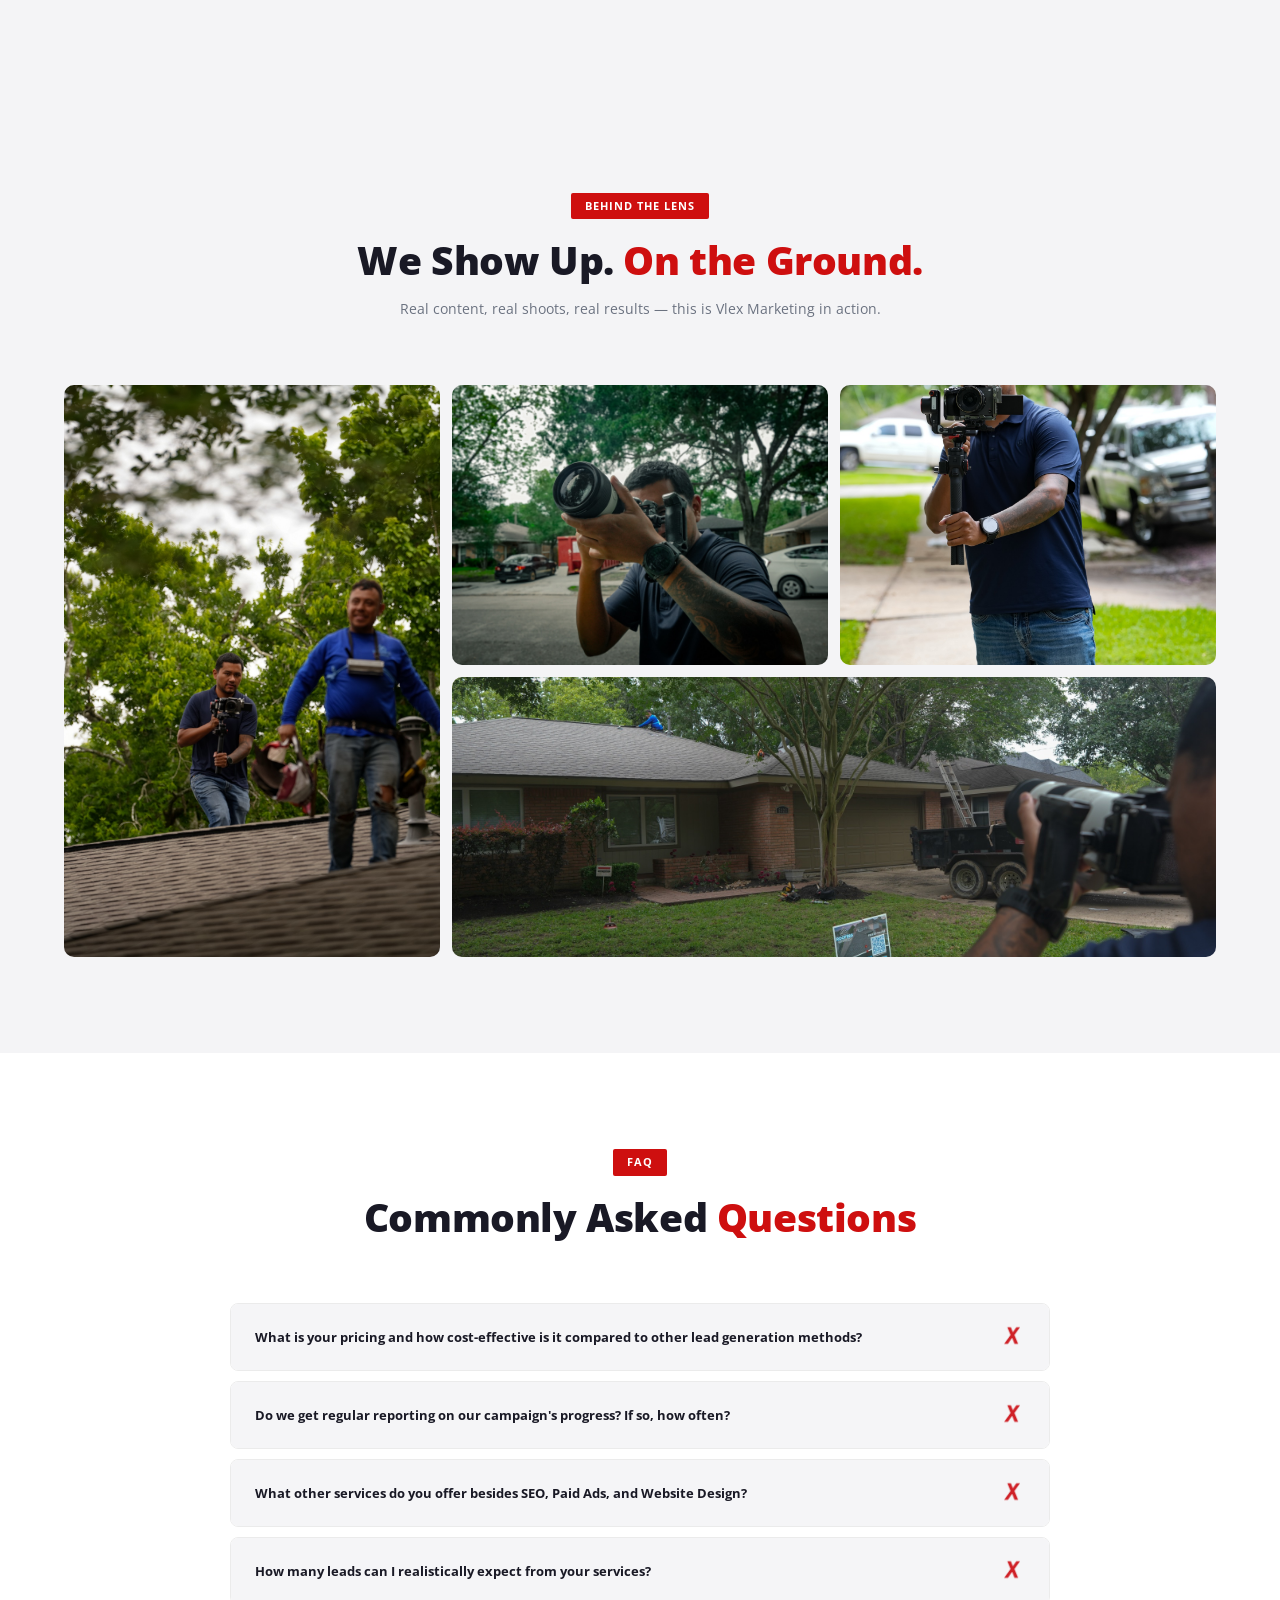
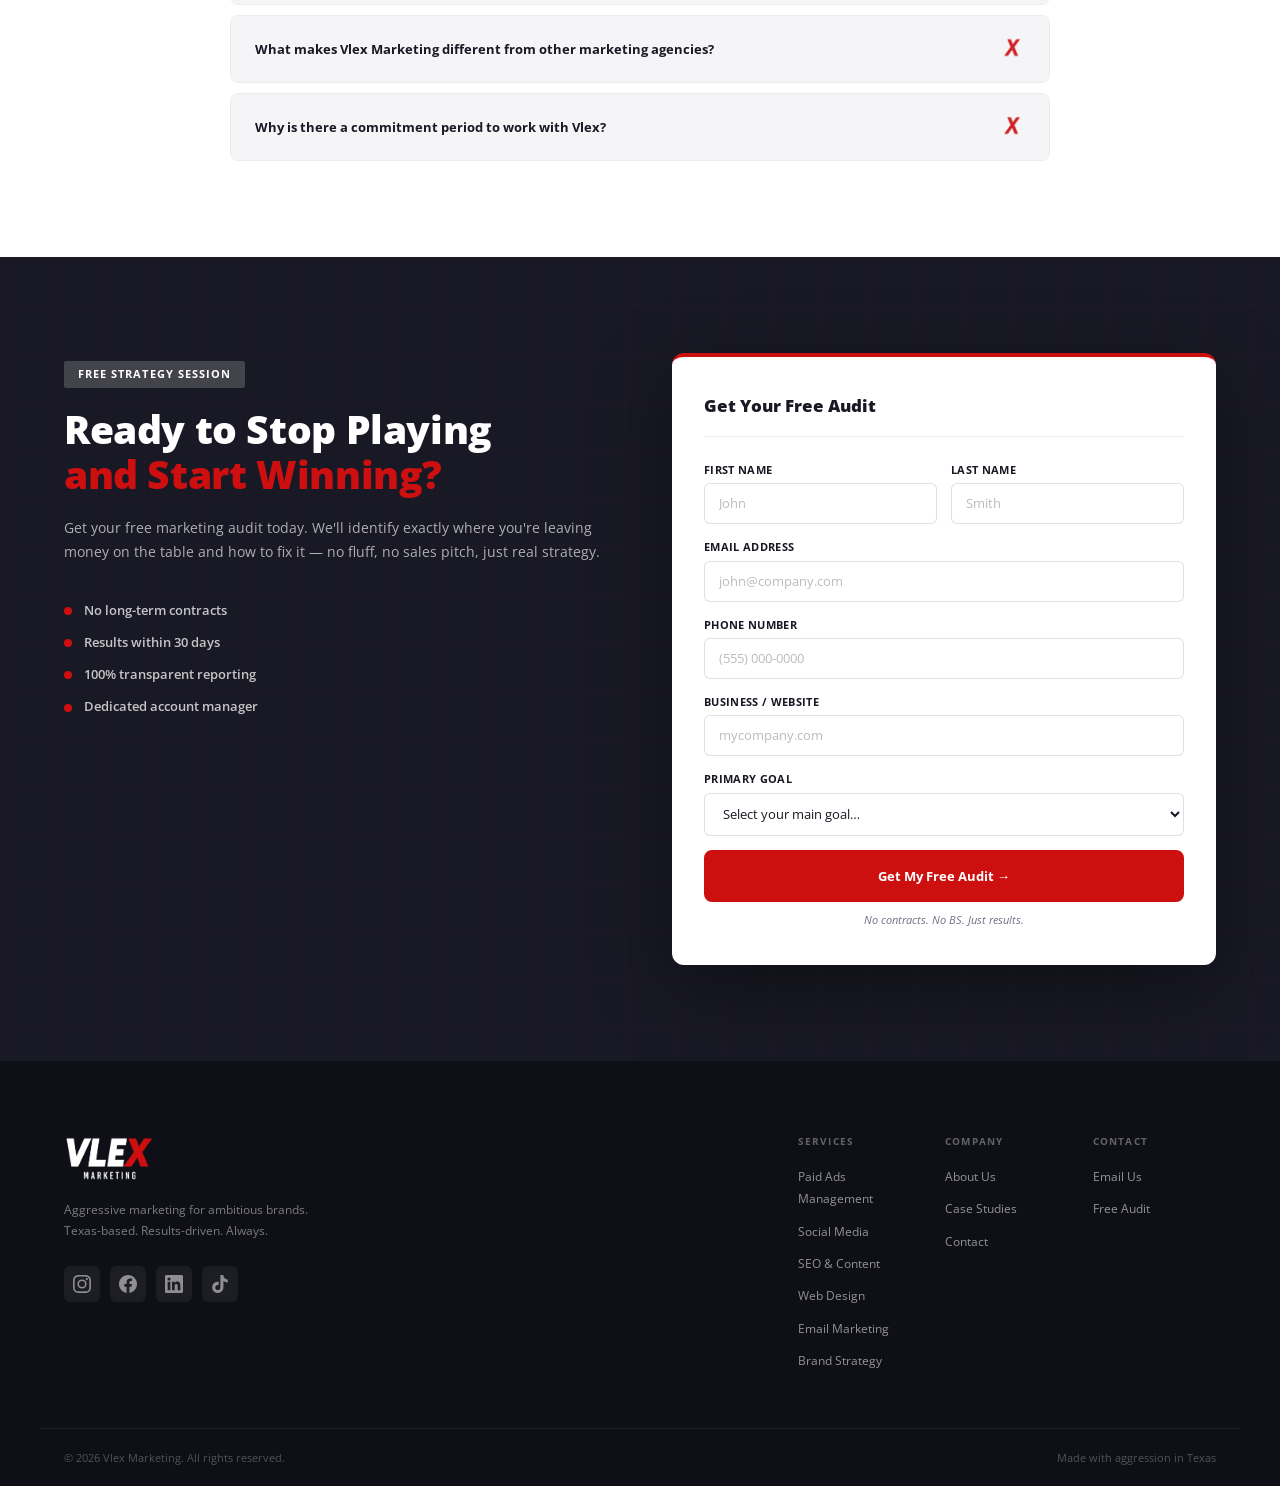
==== commit b1232a92: "Add X logo favicon (transparent bg, 64x64 PNG) to all pages Co-Authored-By: Claude Sonnet 4.6 <norep" ====
--- a/index.html
+++ b/index.html
@@ -8,6 +8,7 @@
   <link rel="preconnect" href="https://fonts.googleapis.com" />
   <link rel="preconnect" href="https://fonts.gstatic.com" crossorigin />
   <link href="https://fonts.googleapis.com/css2?family=Open+Sans:wght@400;500;600;700;800;900&display=swap" rel="stylesheet" />
+  <link rel="icon" type="image/png" href="favicon.png" />
   <link rel="stylesheet" href="style.css" />
 </head>
 <body>
--- a/style.css
+++ b/style.css
@@ -887,7 +887,9 @@
 /* Top: centered eyebrow + headline + tabs */
 .split-feature__top {
   text-align: center;
-  padding: 70px 24px 44px;
+  padding: 70px 40px 44px;
+  max-width: 1280px;
+  margin: 0 auto;
 }
 .sf-eyebrow {
   display: block;
@@ -947,8 +949,11 @@
 .sf-panel--active { display: grid; }
 
 .split-feature__inner {
-  grid-template-columns: 1fr 1fr;
-  min-height: 540px;
+  grid-template-columns: 44% 56%;
+  min-height: 520px;
+  max-width: 1280px;
+  margin: 0 auto;
+  width: 100%;
 }
 .split-feature__photo-col {
   position: relative;
@@ -977,18 +982,18 @@
 
 /* Large heading inside each panel */
 .sf-content-head {
-  font-size: clamp(1.6rem, 2.2vw, 2.3rem);
+  font-size: clamp(2.2rem, 3.5vw, 3.2rem);
   font-weight: 900;
   color: var(--white);
-  line-height: 1.08;
+  line-height: 1.06;
   margin: 0;
   text-transform: uppercase;
   letter-spacing: 0.01em;
 }
 .split-feature__content > p {
-  font-size: 0.92rem;
+  font-size: 1rem;
   color: rgba(255,255,255,0.55);
-  line-height: 1.75;
+  line-height: 1.7;
   margin: 0;
 }
 .split-feature__grid {
@@ -1012,14 +1017,14 @@
   display: flex;
   align-items: center;
   gap: 6px;
-  font-size: 0.72rem;
+  font-size: 0.82rem;
   font-weight: 800;
   text-transform: uppercase;
   letter-spacing: 0.08em;
-  color: rgba(255,255,255,0.4);
-  margin: 0 0 12px;
-  padding-bottom: 10px;
-  border-bottom: 1px solid rgba(255,255,255,0.15);
+  color: rgba(255,255,255,0.45);
+  margin: 0 0 14px;
+  padding-bottom: 12px;
+  border-bottom: 1px solid rgba(255,255,255,0.18);
 }
 .sf-col-head--benefits {
   color: var(--red);
@@ -1036,9 +1041,9 @@
   gap: 9px;
 }
 .split-feature__col ul li {
-  font-size: 0.82rem;
+  font-size: 0.95rem;
   color: rgba(255,255,255,0.42);
-  line-height: 1.5;
+  line-height: 1.55;
   padding-left: 16px;
   position: relative;
 }
@@ -1052,7 +1057,7 @@
 
 /* Benefits column — brighter text */
 .split-feature__col + .split-feature__col ul li {
-  color: rgba(255,255,255,0.82);
+  color: rgba(255,255,255,0.88);
   font-weight: 500;
 }
 .split-feature__col + .split-feature__col ul li::before {
@@ -1064,7 +1069,7 @@
   .split-tabs { display: flex; flex-direction: column; width: 100%; max-width: 480px; }
   .split-tab { border-right: none; border-bottom: 1px solid rgba(255,255,255,0.18); justify-content: flex-start; padding: 15px 20px; white-space: normal; }
   .split-tab:last-child { border-bottom: none; }
-  .split-feature__inner { grid-template-columns: 1fr; }
+  .split-feature__inner { grid-template-columns: 1fr; max-width: 100%; }
   .split-feature__photo-col { height: 300px; }
   .split-feature__btn-overlay { bottom: 20px; left: 20px; }
   .split-feature__content { padding: 44px 32px; }
@@ -1079,7 +1084,7 @@
   .split-feature__content { padding: 32px 20px; gap: 16px; }
   .split-feature__grid { grid-template-columns: 1fr; }
   .split-feature__col + .split-feature__col { border-left: none; border-top: 1px solid rgba(255,255,255,0.1); }
-  .sf-content-head { font-size: clamp(1.3rem, 6vw, 1.8rem); }
+  .sf-content-head { font-size: clamp(1.6rem, 7vw, 2.2rem); }
 }
 
 /* ─── ABOUT ─────────────────────────────────────────────────── */
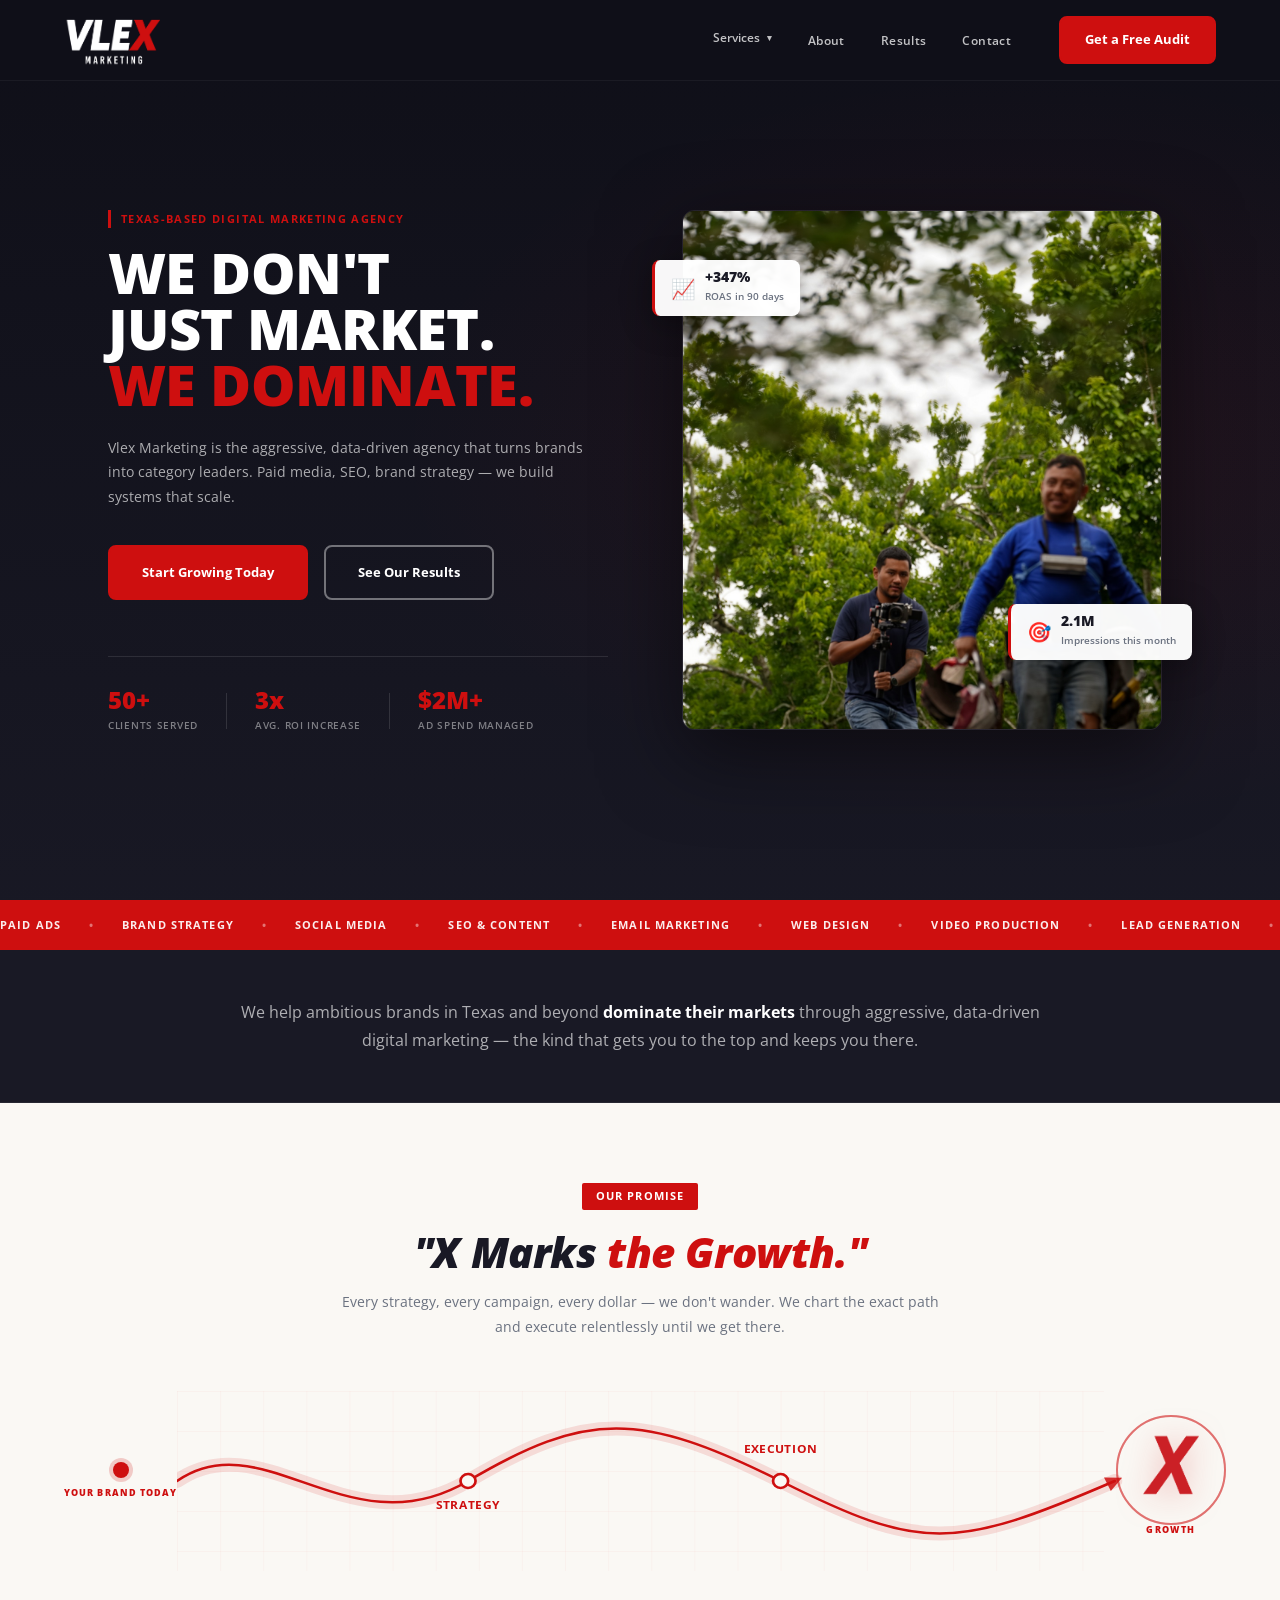
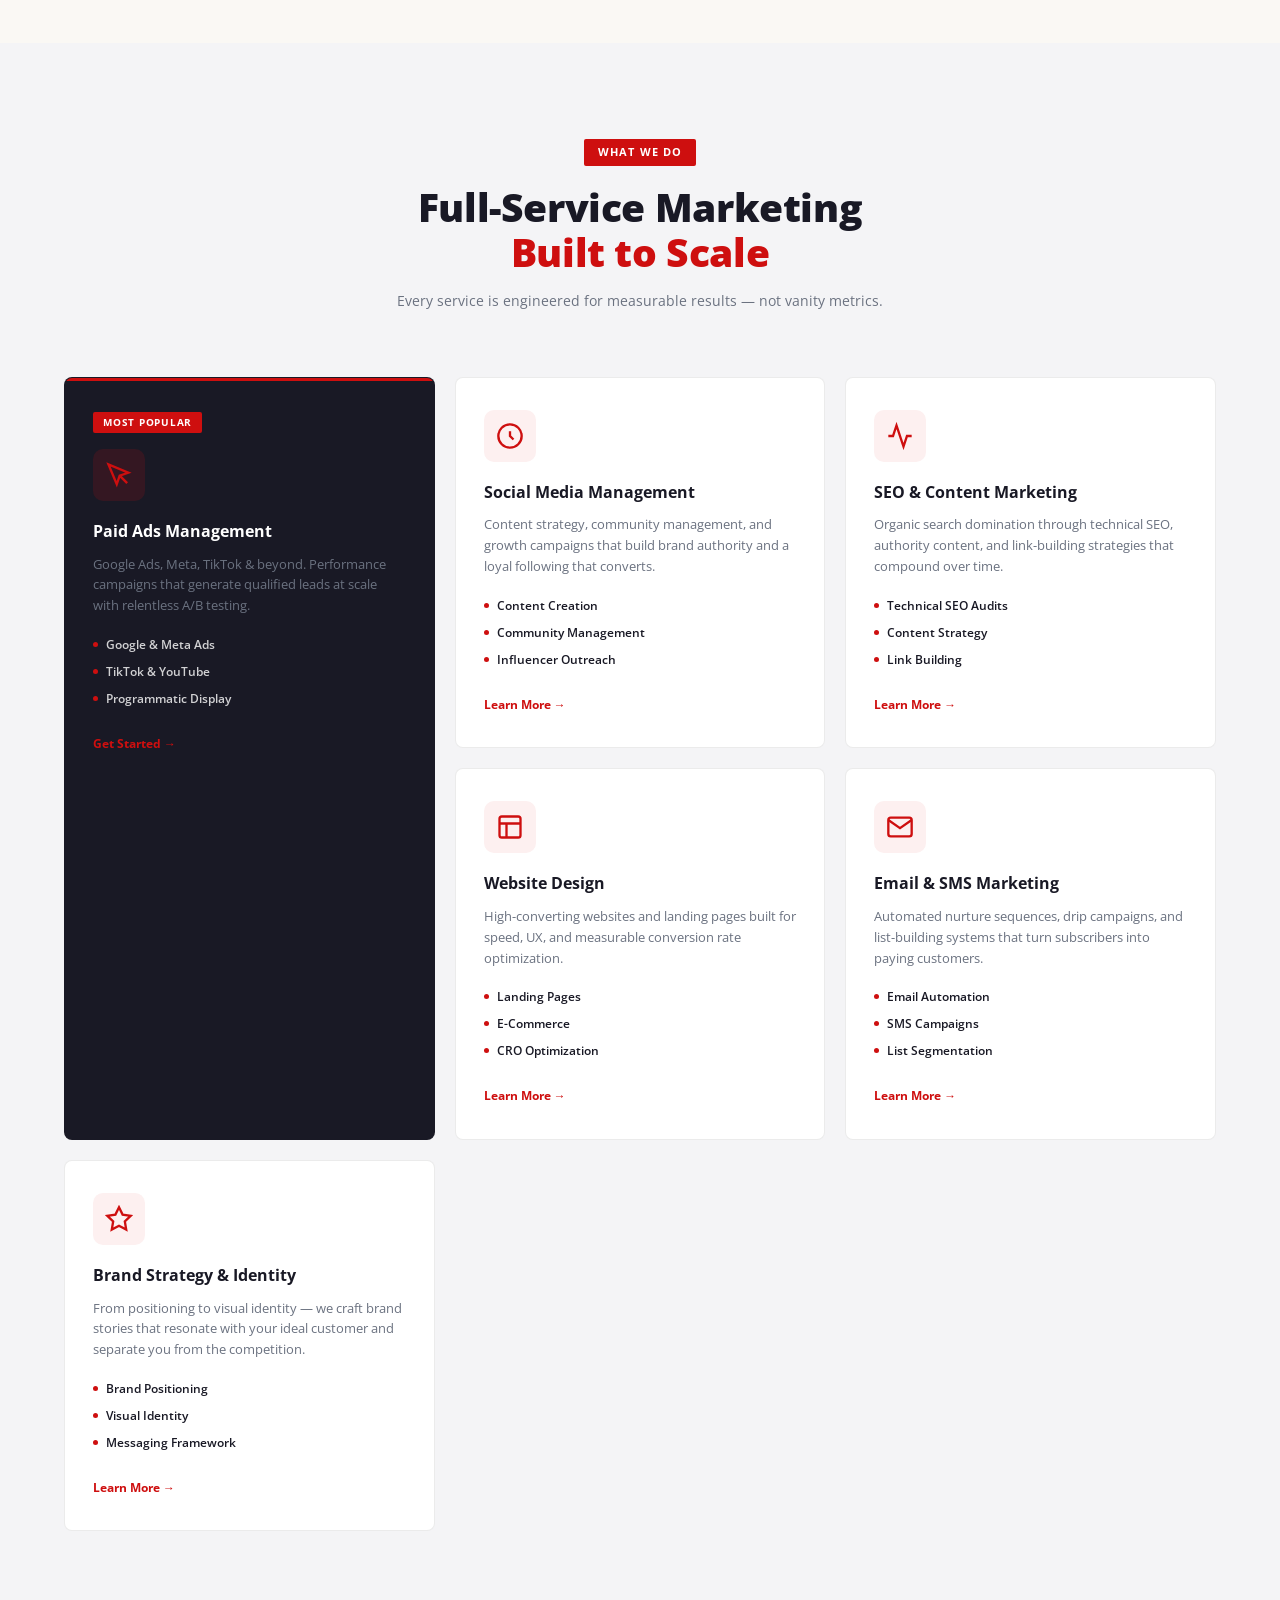
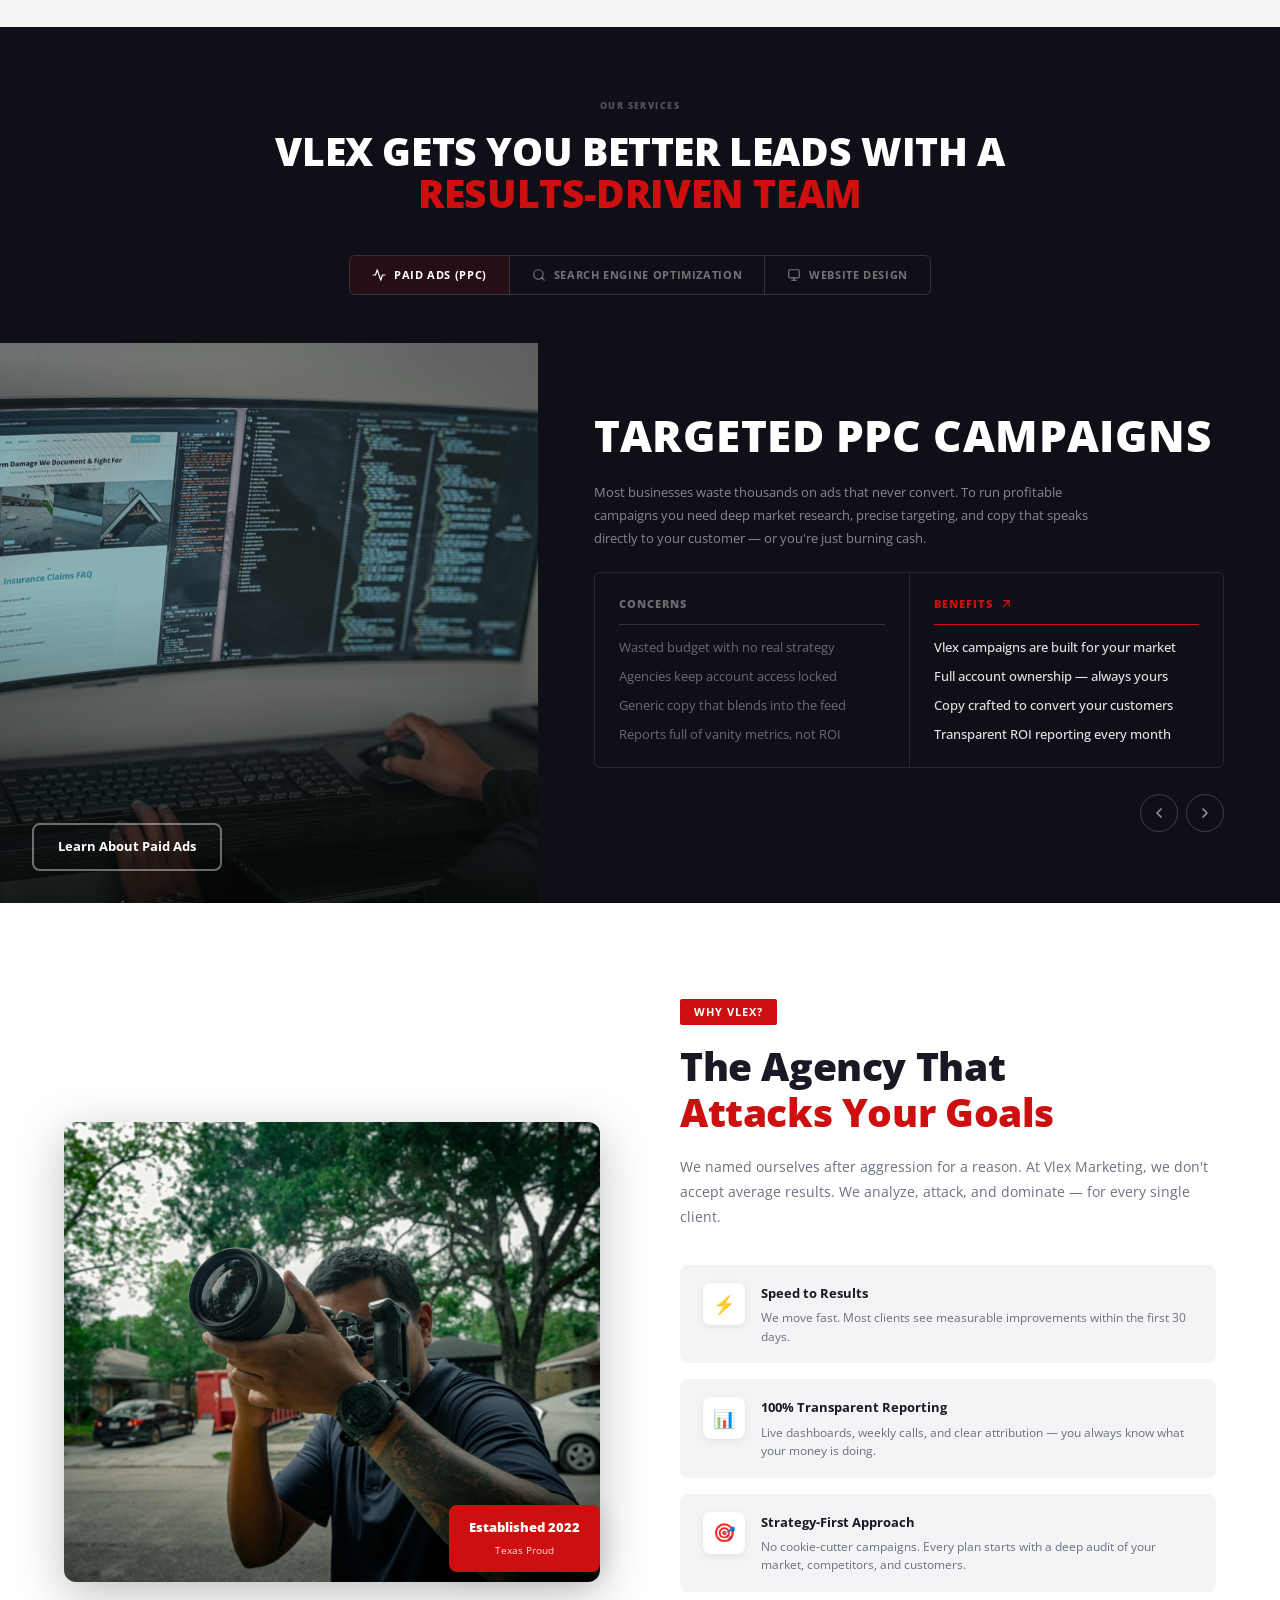
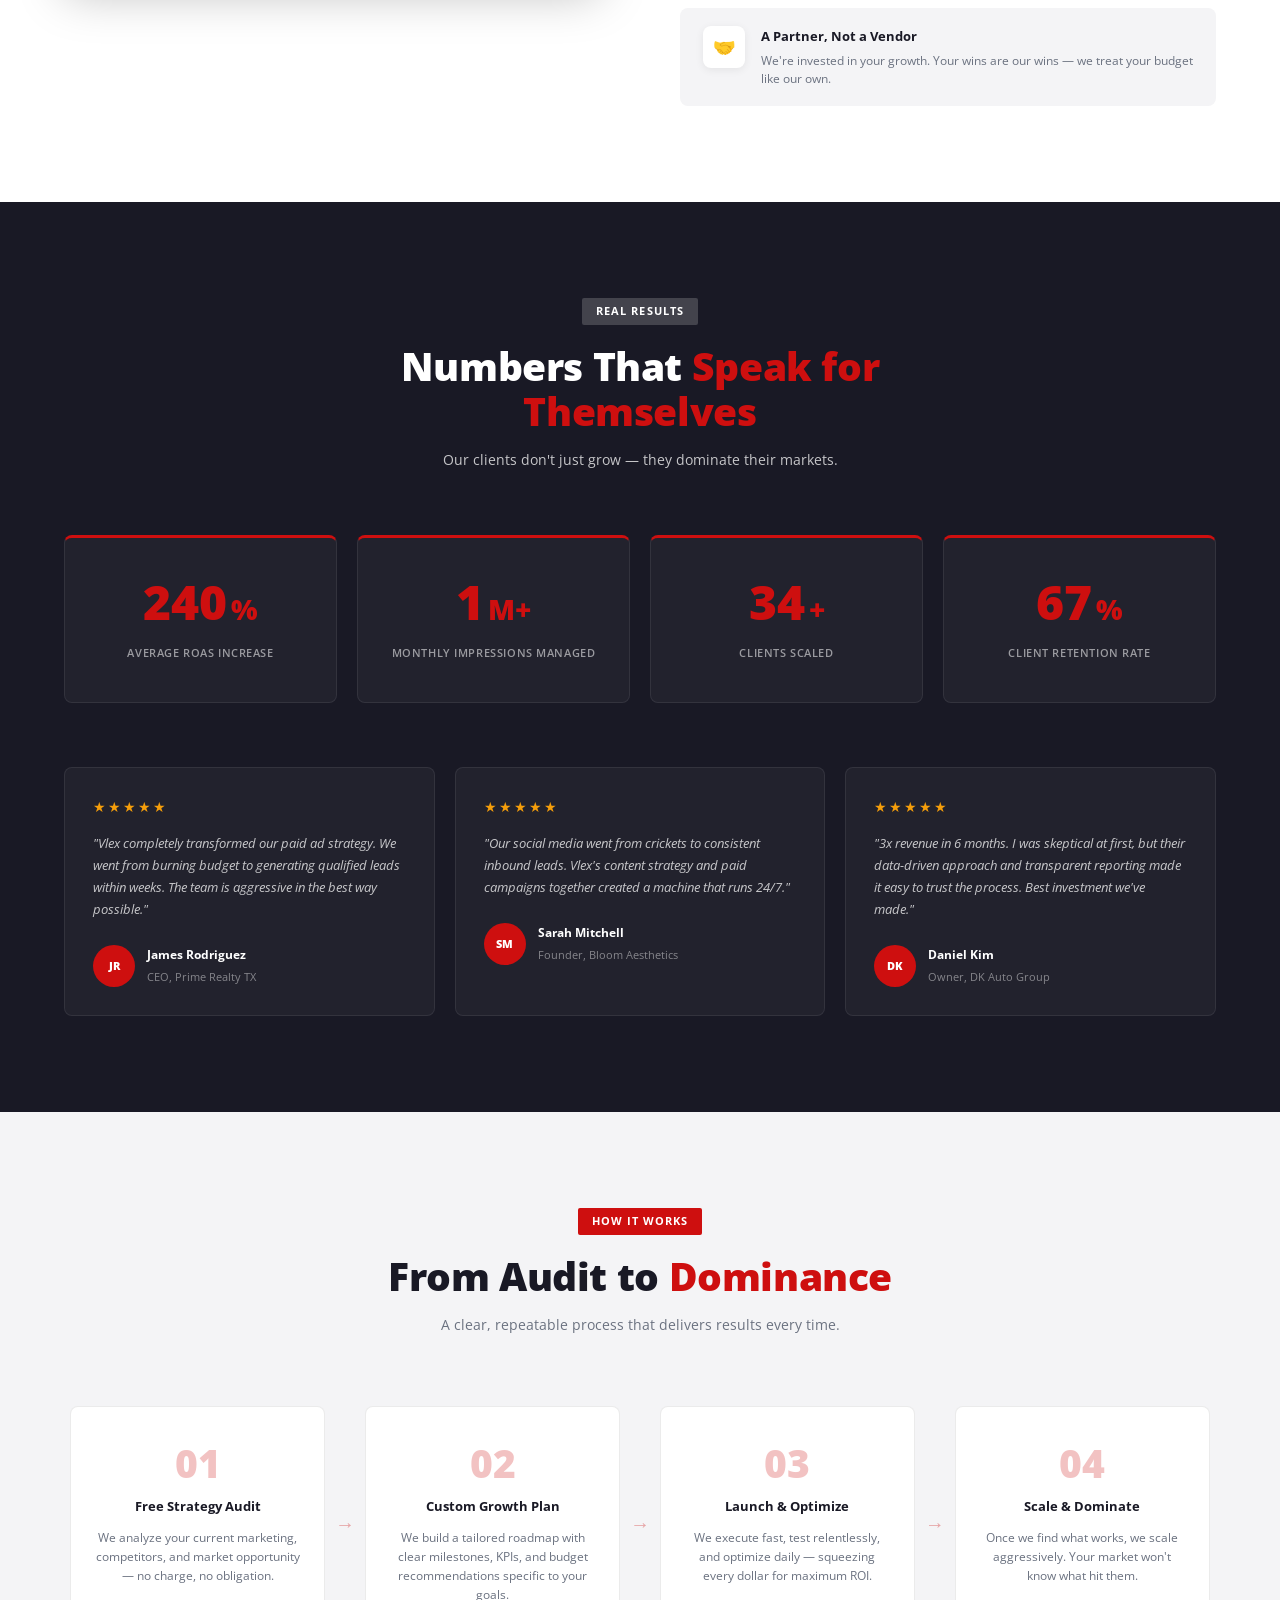
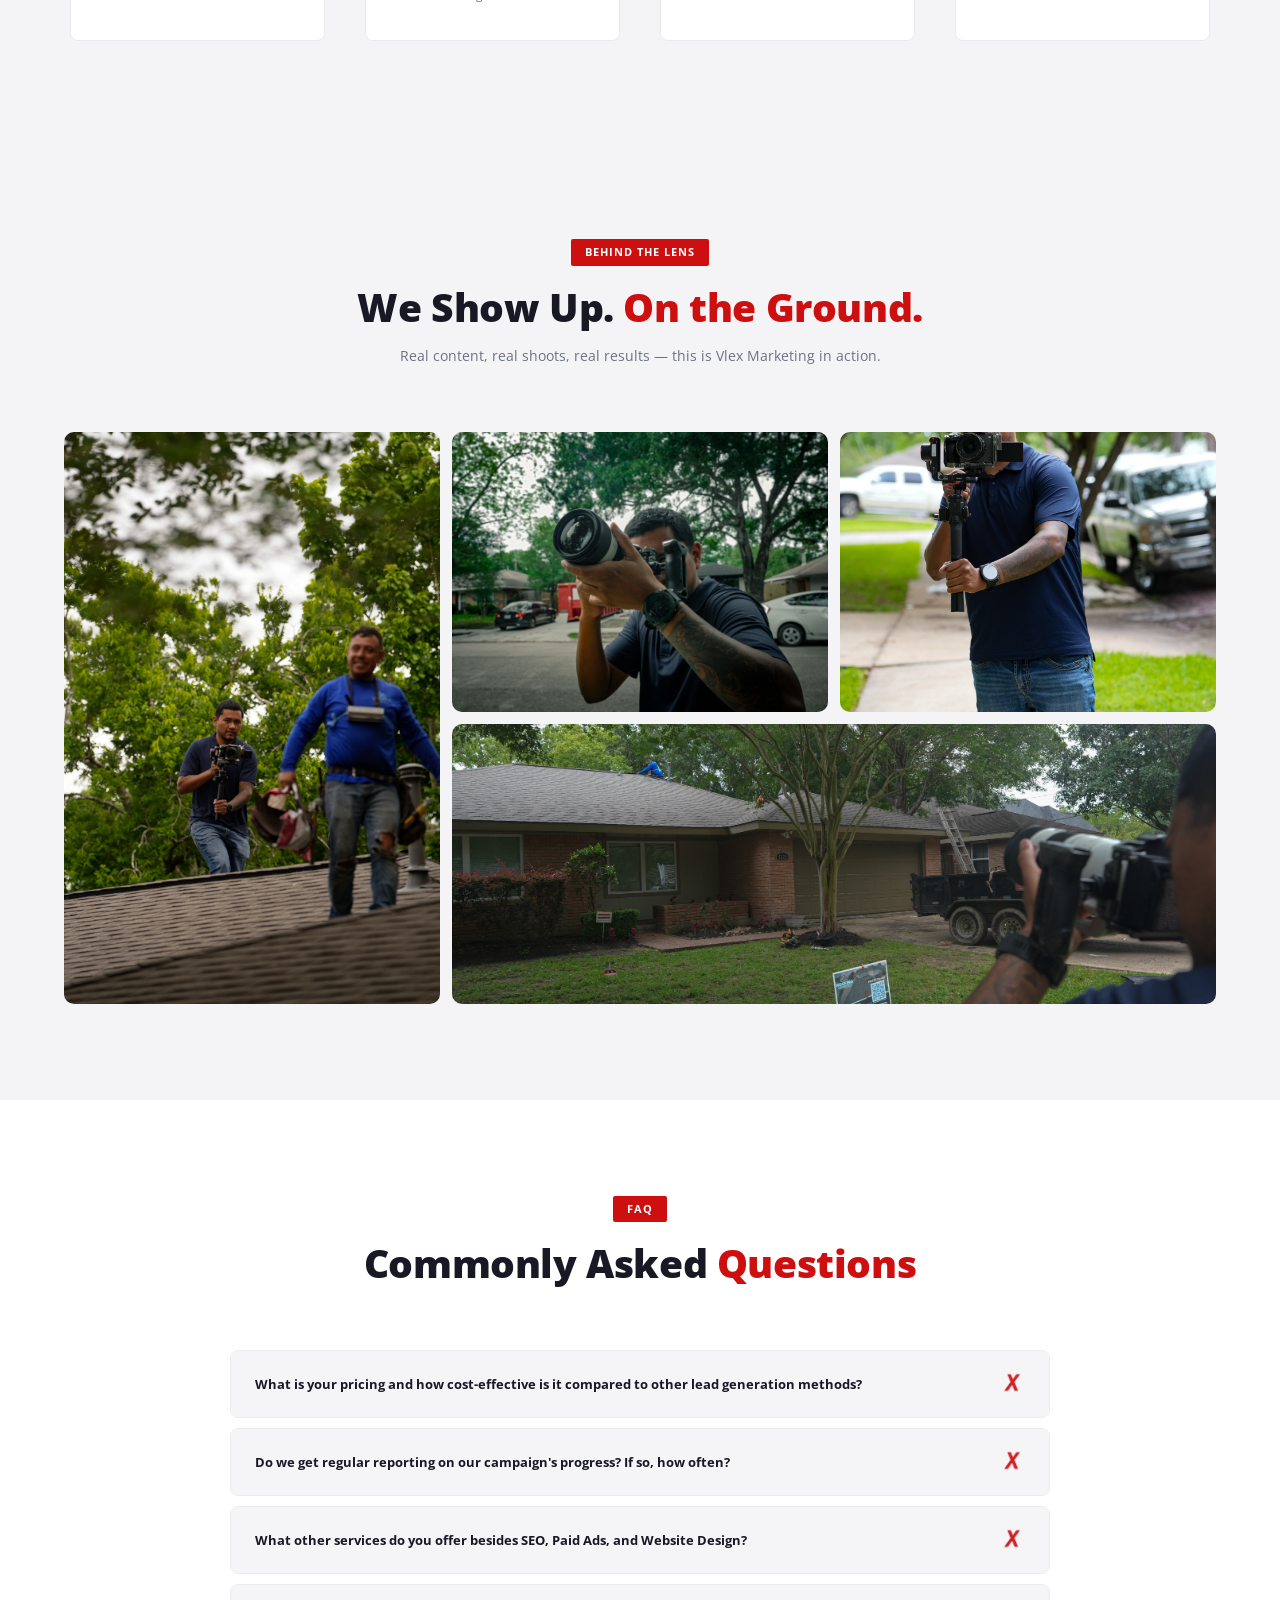
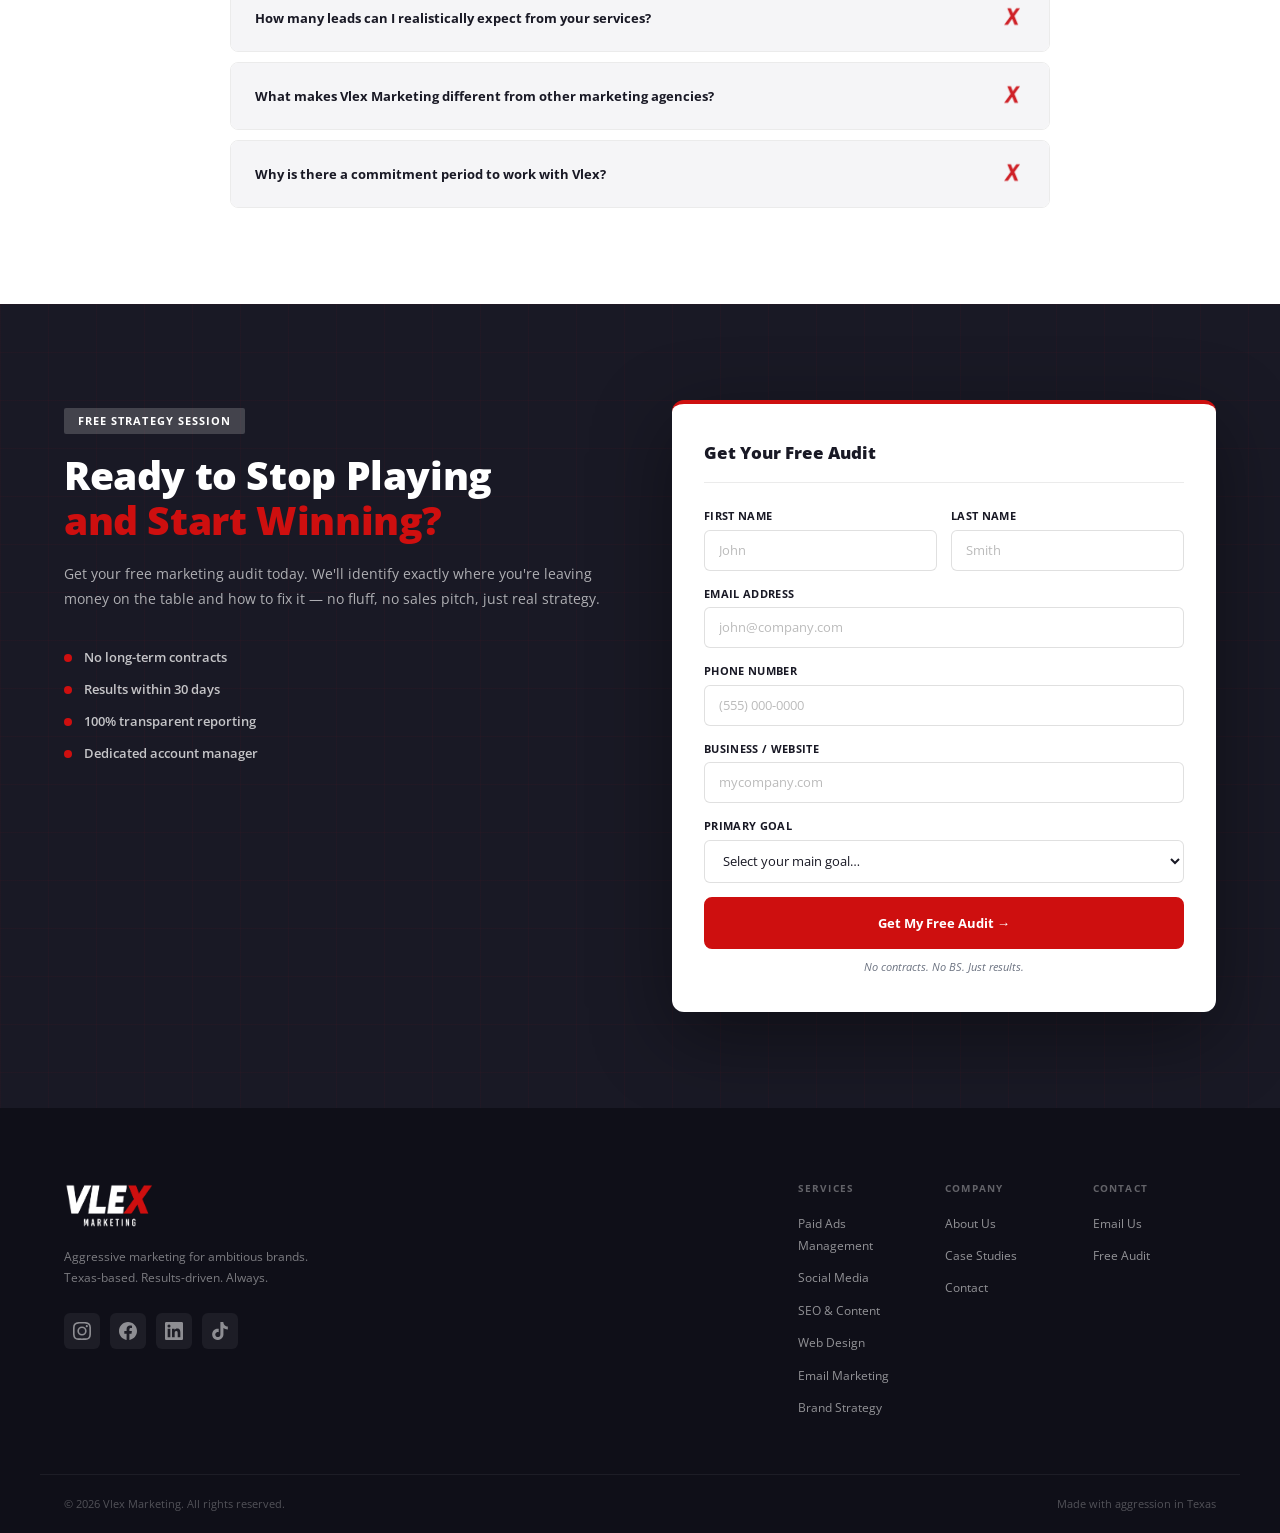
==== commit 8b3c6b16: "Rebuild split feature: new photo (esta mejor), dark photo gradient, nav arrows, exact hookagency lay" ====
--- a/index.html
+++ b/index.html
@@ -348,15 +348,15 @@
       <h2 class="sf-headline">VLEX GETS YOU BETTER LEADS WITH A <span class="text--red">RESULTS-DRIVEN TEAM</span></h2>
       <div class="split-tabs">
         <button class="split-tab split-tab--active" data-tab="0" onclick="sfTab(0)">
-          <svg width="15" height="15" viewBox="0 0 24 24" fill="none" stroke="currentColor" stroke-width="2" stroke-linecap="round" stroke-linejoin="round"><polyline points="22 12 18 12 15 21 9 3 6 12 2 12"/></svg>
+          <svg width="14" height="14" viewBox="0 0 24 24" fill="none" stroke="currentColor" stroke-width="2" stroke-linecap="round" stroke-linejoin="round"><polyline points="22 12 18 12 15 21 9 3 6 12 2 12"/></svg>
           Paid Ads (PPC)
         </button>
         <button class="split-tab" data-tab="1" onclick="sfTab(1)">
-          <svg width="15" height="15" viewBox="0 0 24 24" fill="none" stroke="currentColor" stroke-width="2" stroke-linecap="round" stroke-linejoin="round"><circle cx="11" cy="11" r="8"/><line x1="21" y1="21" x2="16.65" y2="16.65"/></svg>
+          <svg width="14" height="14" viewBox="0 0 24 24" fill="none" stroke="currentColor" stroke-width="2" stroke-linecap="round" stroke-linejoin="round"><circle cx="11" cy="11" r="8"/><line x1="21" y1="21" x2="16.65" y2="16.65"/></svg>
           Search Engine Optimization
         </button>
         <button class="split-tab" data-tab="2" onclick="sfTab(2)">
-          <svg width="15" height="15" viewBox="0 0 24 24" fill="none" stroke="currentColor" stroke-width="2" stroke-linecap="round" stroke-linejoin="round"><rect x="3" y="3" width="18" height="14" rx="2"/><line x1="8" y1="21" x2="16" y2="21"/><line x1="12" y1="17" x2="12" y2="21"/></svg>
+          <svg width="14" height="14" viewBox="0 0 24 24" fill="none" stroke="currentColor" stroke-width="2" stroke-linecap="round" stroke-linejoin="round"><rect x="3" y="3" width="18" height="14" rx="2"/><line x1="8" y1="21" x2="16" y2="21"/><line x1="12" y1="17" x2="12" y2="21"/></svg>
           Website Design
         </button>
       </div>
@@ -365,7 +365,7 @@
     <!-- Panel 0: Paid Ads -->
     <div class="split-feature__inner sf-panel sf-panel--active" data-panel="0">
       <div class="split-feature__photo-col">
-        <img src="brand assests/DSC00711-6.jpg" alt="Vlex team building paid ad campaigns" class="split-feature__photo" />
+        <img src="brand assests/esta-mejor-web.jpg" alt="Vlex digital marketing team" class="split-feature__photo" />
         <a href="paid-ads.html" class="btn btn--outline split-feature__btn-overlay">Learn About Paid Ads</a>
       </div>
       <div class="split-feature__content">
@@ -393,13 +393,21 @@
             </ul>
           </div>
         </div>
+        <div class="sf-nav">
+          <button class="sf-nav__btn" onclick="sfNav(-1)" aria-label="Previous">
+            <svg width="16" height="16" viewBox="0 0 24 24" fill="none" stroke="currentColor" stroke-width="2.5" stroke-linecap="round" stroke-linejoin="round"><polyline points="15 18 9 12 15 6"/></svg>
+          </button>
+          <button class="sf-nav__btn" onclick="sfNav(1)" aria-label="Next">
+            <svg width="16" height="16" viewBox="0 0 24 24" fill="none" stroke="currentColor" stroke-width="2.5" stroke-linecap="round" stroke-linejoin="round"><polyline points="9 18 15 12 9 6"/></svg>
+          </button>
+        </div>
       </div>
     </div>
 
     <!-- Panel 1: SEO -->
     <div class="split-feature__inner sf-panel" data-panel="1">
       <div class="split-feature__photo-col">
-        <img src="brand assests/DSC00711-6.jpg" alt="Vlex team building SEO strategy" class="split-feature__photo" />
+        <img src="brand assests/esta-mejor-web.jpg" alt="Vlex digital marketing team" class="split-feature__photo" />
         <a href="seo.html" class="btn btn--outline split-feature__btn-overlay">Learn About Our SEO</a>
       </div>
       <div class="split-feature__content">
@@ -423,8 +431,17 @@
               <li>Vlex SEO is fully tailored to your market</li>
               <li>Fully own your rankings long-term</li>
               <li>Always built with local SEO in mind</li>
+              <li>Traffic that keeps growing, not stopping</li>
             </ul>
           </div>
+        </div>
+        <div class="sf-nav">
+          <button class="sf-nav__btn" onclick="sfNav(-1)" aria-label="Previous">
+            <svg width="16" height="16" viewBox="0 0 24 24" fill="none" stroke="currentColor" stroke-width="2.5" stroke-linecap="round" stroke-linejoin="round"><polyline points="15 18 9 12 15 6"/></svg>
+          </button>
+          <button class="sf-nav__btn" onclick="sfNav(1)" aria-label="Next">
+            <svg width="16" height="16" viewBox="0 0 24 24" fill="none" stroke="currentColor" stroke-width="2.5" stroke-linecap="round" stroke-linejoin="round"><polyline points="9 18 15 12 9 6"/></svg>
+          </button>
         </div>
       </div>
     </div>
@@ -432,12 +449,12 @@
     <!-- Panel 2: Website Design -->
     <div class="split-feature__inner sf-panel" data-panel="2">
       <div class="split-feature__photo-col">
-        <img src="brand assests/DSC00711-6.jpg" alt="Vlex team designing websites" class="split-feature__photo" />
+        <img src="brand assests/esta-mejor-web.jpg" alt="Vlex digital marketing team" class="split-feature__photo" />
         <a href="website-design.html" class="btn btn--outline split-feature__btn-overlay">Learn About Our Websites</a>
       </div>
       <div class="split-feature__content">
         <h3 class="sf-content-head">TAILORED WEBSITE DESIGN</h3>
-        <p>Most homeowners don't realize how big a role a website plays in whether the phone rings. To have a beautiful, conversion-focused site can be the crucial differentiator between a prospect choosing you or your competitor.</p>
+        <p>Most homeowners don't realize how big a role a website plays in whether the phone rings. A beautiful, conversion-focused site can be the crucial differentiator between a prospect choosing you or your competitor.</p>
         <div class="split-feature__grid">
           <div class="split-feature__col">
             <div class="sf-col-head">Concerns</div>
@@ -457,6 +474,14 @@
               <li>Always built with SEO in mind</li>
             </ul>
           </div>
+        </div>
+        <div class="sf-nav">
+          <button class="sf-nav__btn" onclick="sfNav(-1)" aria-label="Previous">
+            <svg width="16" height="16" viewBox="0 0 24 24" fill="none" stroke="currentColor" stroke-width="2.5" stroke-linecap="round" stroke-linejoin="round"><polyline points="15 18 9 12 15 6"/></svg>
+          </button>
+          <button class="sf-nav__btn" onclick="sfNav(1)" aria-label="Next">
+            <svg width="16" height="16" viewBox="0 0 24 24" fill="none" stroke="currentColor" stroke-width="2.5" stroke-linecap="round" stroke-linejoin="round"><polyline points="9 18 15 12 9 6"/></svg>
+          </button>
         </div>
       </div>
     </div>
@@ -853,6 +878,12 @@
       document.querySelector('.split-tab[data-tab="'+i+'"]').classList.add('split-tab--active');
       document.querySelector('.sf-panel[data-panel="'+i+'"]').classList.add('sf-panel--active');
     }
+    function sfNav(dir) {
+      var panels = document.querySelectorAll('.sf-panel');
+      var active = -1;
+      panels.forEach(function(p,i){ if(p.classList.contains('sf-panel--active')) active=i; });
+      sfTab((active + dir + panels.length) % panels.length);
+    }
     document.querySelectorAll('.faq__item').forEach(function(item) {
       item.querySelector('.faq__q').addEventListener('click', function() {
         var isOpen = item.classList.contains('open');
--- a/style.css
+++ b/style.css
@@ -879,79 +879,69 @@
 .service-card__link:hover { letter-spacing: 0.02em; }
 
 /* ─── SPLIT FEATURE ─────────────────────────────────────────── */
-.split-feature {
-  background: #0f0f18;
-  overflow: hidden;
-}
-
-/* Top: centered eyebrow + headline + tabs */
+.split-feature { background: #0f0f18; }
+
 .split-feature__top {
   text-align: center;
-  padding: 70px 40px 44px;
-  max-width: 1280px;
-  margin: 0 auto;
+  padding: 72px 24px 48px;
 }
 .sf-eyebrow {
   display: block;
-  font-size: 0.68rem;
+  font-size: 0.65rem;
   font-weight: 800;
   text-transform: uppercase;
-  letter-spacing: 0.14em;
-  color: rgba(255,255,255,0.32);
-  margin-bottom: 14px;
+  letter-spacing: 0.16em;
+  color: rgba(255,255,255,0.28);
+  margin-bottom: 16px;
 }
 .sf-headline {
-  font-size: clamp(1.9rem, 3.2vw, 2.8rem);
+  font-size: clamp(1.85rem, 3.2vw, 2.75rem);
   font-weight: 900;
-  color: var(--white);
+  color: #fff;
   line-height: 1.1;
-  margin: 0 auto 36px;
-  max-width: 820px;
-}
-
-/* Tabs — grouped bordered-box style (hookagency) */
+  margin: 0 auto 40px;
+  max-width: 780px;
+}
+
+/* Grouped bordered tab buttons */
 .split-tabs {
   display: inline-flex;
   align-items: stretch;
-  border: 1px solid rgba(255,255,255,0.18);
-  border-radius: 8px;
+  border: 1px solid rgba(255,255,255,0.15);
+  border-radius: 6px;
   overflow: hidden;
 }
 .split-tab {
-  flex: 1;
-  display: flex;
-  align-items: center;
-  justify-content: center;
-  gap: 9px;
-  padding: 13px 26px;
-  background: rgba(255,255,255,0.03);
+  display: flex;
+  align-items: center;
+  gap: 8px;
+  padding: 12px 22px;
+  background: transparent;
   border: none;
-  border-right: 1px solid rgba(255,255,255,0.18);
-  color: rgba(255,255,255,0.48);
+  border-right: 1px solid rgba(255,255,255,0.15);
+  color: rgba(255,255,255,0.42);
   font-family: inherit;
-  font-size: 0.78rem;
+  font-size: 0.75rem;
   font-weight: 700;
   text-transform: uppercase;
-  letter-spacing: 0.05em;
+  letter-spacing: 0.06em;
   cursor: pointer;
   transition: color 0.2s, background 0.2s;
-  position: relative;
   white-space: nowrap;
 }
 .split-tab:last-child { border-right: none; }
 .split-tab svg { flex-shrink: 0; }
-.split-tab:hover { color: rgba(255,255,255,0.85); background: rgba(255,255,255,0.07); }
-.split-tab--active { color: #fff; background: rgba(206,15,15,0.16); }
-.split-tab--active::after { display: none; }
+.split-tab:hover { color: rgba(255,255,255,0.8); background: rgba(255,255,255,0.05); }
+.split-tab--active { color: #fff; background: rgba(206,15,15,0.12); }
 
 /* Panels */
 .sf-panel { display: none; }
 .sf-panel--active { display: grid; }
 
 .split-feature__inner {
-  grid-template-columns: 44% 56%;
-  min-height: 520px;
-  max-width: 1280px;
+  grid-template-columns: 42% 58%;
+  min-height: 560px;
+  max-width: 1300px;
   margin: 0 auto;
   width: 100%;
 }
@@ -966,6 +956,14 @@
   object-position: center;
   display: block;
 }
+.split-feature__photo-col::after {
+  content: '';
+  position: absolute;
+  bottom: 0; left: 0; right: 0;
+  height: 55%;
+  background: linear-gradient(to bottom, transparent, rgba(0,0,0,0.72));
+  pointer-events: none;
+}
 .split-feature__btn-overlay {
   position: absolute;
   bottom: 32px;
@@ -973,63 +971,54 @@
   z-index: 2;
 }
 .split-feature__content {
-  padding: 56px 52px;
+  padding: 60px 56px;
   display: flex;
   flex-direction: column;
   justify-content: center;
-  gap: 20px;
-}
-
-/* Large heading inside each panel */
+  gap: 22px;
+}
 .sf-content-head {
-  font-size: clamp(2.2rem, 3.5vw, 3.2rem);
+  font-size: clamp(2.2rem, 3.4vw, 3.4rem);
   font-weight: 900;
-  color: var(--white);
-  line-height: 1.06;
+  color: #fff;
+  line-height: 1.05;
   margin: 0;
   text-transform: uppercase;
   letter-spacing: 0.01em;
 }
 .split-feature__content > p {
-  font-size: 1rem;
-  color: rgba(255,255,255,0.55);
-  line-height: 1.7;
+  font-size: 0.95rem;
+  color: rgba(255,255,255,0.5);
+  line-height: 1.72;
   margin: 0;
-}
+  max-width: 520px;
+}
+
+/* Concerns / Benefits grid */
 .split-feature__grid {
   display: grid;
   grid-template-columns: 1fr 1fr;
-  gap: 0;
   border: 1px solid rgba(255,255,255,0.1);
-  border-radius: 8px;
+  border-radius: 6px;
   overflow: hidden;
-  margin-top: 4px;
-}
-.split-feature__col {
-  padding: 20px 20px;
-}
-.split-feature__col + .split-feature__col {
-  border-left: 1px solid rgba(255,255,255,0.1);
-}
-
-/* Column headers with underline */
+}
+.split-feature__col { padding: 22px 24px; }
+.split-feature__col + .split-feature__col { border-left: 1px solid rgba(255,255,255,0.1); }
+
 .sf-col-head {
   display: flex;
   align-items: center;
   gap: 6px;
-  font-size: 0.82rem;
+  font-size: 0.78rem;
   font-weight: 800;
   text-transform: uppercase;
-  letter-spacing: 0.08em;
-  color: rgba(255,255,255,0.45);
+  letter-spacing: 0.1em;
+  color: rgba(255,255,255,0.38);
   margin: 0 0 14px;
   padding-bottom: 12px;
-  border-bottom: 1px solid rgba(255,255,255,0.18);
-}
-.sf-col-head--benefits {
-  color: var(--red);
-  border-bottom-color: var(--red);
-}
+  border-bottom: 1px solid rgba(255,255,255,0.14);
+}
+.sf-col-head--benefits { color: var(--red); border-bottom-color: var(--red); }
 .sf-col-head--benefits svg { color: var(--red); }
 
 .split-feature__col ul {
@@ -1038,53 +1027,67 @@
   margin: 0;
   display: flex;
   flex-direction: column;
-  gap: 9px;
+  gap: 10px;
 }
 .split-feature__col ul li {
-  font-size: 0.95rem;
-  color: rgba(255,255,255,0.42);
-  line-height: 1.55;
-  padding-left: 16px;
-  position: relative;
-}
-.split-feature__col ul li::before {
-  content: '—';
-  position: absolute;
-  left: 0;
-  color: rgba(255,255,255,0.18);
-  font-size: 0.7rem;
-}
-
-/* Benefits column — brighter text */
+  font-size: 0.9rem;
+  color: rgba(255,255,255,0.38);
+  line-height: 1.5;
+}
 .split-feature__col + .split-feature__col ul li {
   color: rgba(255,255,255,0.88);
   font-weight: 500;
 }
-.split-feature__col + .split-feature__col ul li::before {
-  color: var(--red);
+
+/* Prev/next nav arrows */
+.sf-nav {
+  display: flex;
+  justify-content: flex-end;
+  gap: 8px;
+  margin-top: 4px;
+}
+.sf-nav__btn {
+  width: 38px;
+  height: 38px;
+  border-radius: 50%;
+  border: 1px solid rgba(255,255,255,0.2);
+  background: transparent;
+  color: rgba(255,255,255,0.55);
+  display: flex;
+  align-items: center;
+  justify-content: center;
+  cursor: pointer;
+  transition: border-color 0.2s, color 0.2s, background 0.2s;
+  padding: 0;
+}
+.sf-nav__btn:hover {
+  border-color: rgba(255,255,255,0.5);
+  color: #fff;
+  background: rgba(255,255,255,0.07);
 }
 
 @media (max-width: 900px) {
   .split-feature__top { padding: 52px 20px 36px; }
   .split-tabs { display: flex; flex-direction: column; width: 100%; max-width: 480px; }
-  .split-tab { border-right: none; border-bottom: 1px solid rgba(255,255,255,0.18); justify-content: flex-start; padding: 15px 20px; white-space: normal; }
+  .split-tab { border-right: none; border-bottom: 1px solid rgba(255,255,255,0.15); justify-content: flex-start; padding: 14px 20px; white-space: normal; }
   .split-tab:last-child { border-bottom: none; }
   .split-feature__inner { grid-template-columns: 1fr; max-width: 100%; }
-  .split-feature__photo-col { height: 300px; }
+  .split-feature__photo-col { height: 320px; }
   .split-feature__btn-overlay { bottom: 20px; left: 20px; }
-  .split-feature__content { padding: 44px 32px; }
+  .split-feature__content { padding: 44px 36px; }
 }
 @media (max-width: 600px) {
   .split-feature__top { padding: 40px 16px 28px; }
-  .sf-headline { font-size: clamp(1.4rem, 6vw, 1.9rem); margin-bottom: 22px; }
+  .sf-headline { font-size: clamp(1.4rem, 6vw, 1.9rem); margin-bottom: 24px; }
   .split-tabs { flex-direction: row; overflow-x: auto; max-width: 100%; -webkit-overflow-scrolling: touch; }
-  .split-tab { flex: 0 0 auto; padding: 11px 14px; font-size: 0.68rem; border-right: 1px solid rgba(255,255,255,0.18); border-bottom: none; }
+  .split-tab { flex: 0 0 auto; padding: 10px 14px; font-size: 0.68rem; border-right: 1px solid rgba(255,255,255,0.15); border-bottom: none; }
   .split-tab:last-child { border-right: none; }
-  .split-feature__photo-col { height: 240px; }
-  .split-feature__content { padding: 32px 20px; gap: 16px; }
+  .split-feature__photo-col { height: 260px; }
+  .split-feature__content { padding: 32px 20px; gap: 18px; }
   .split-feature__grid { grid-template-columns: 1fr; }
   .split-feature__col + .split-feature__col { border-left: none; border-top: 1px solid rgba(255,255,255,0.1); }
   .sf-content-head { font-size: clamp(1.6rem, 7vw, 2.2rem); }
+  .sf-nav { justify-content: center; }
 }
 
 /* ─── ABOUT ─────────────────────────────────────────────────── */
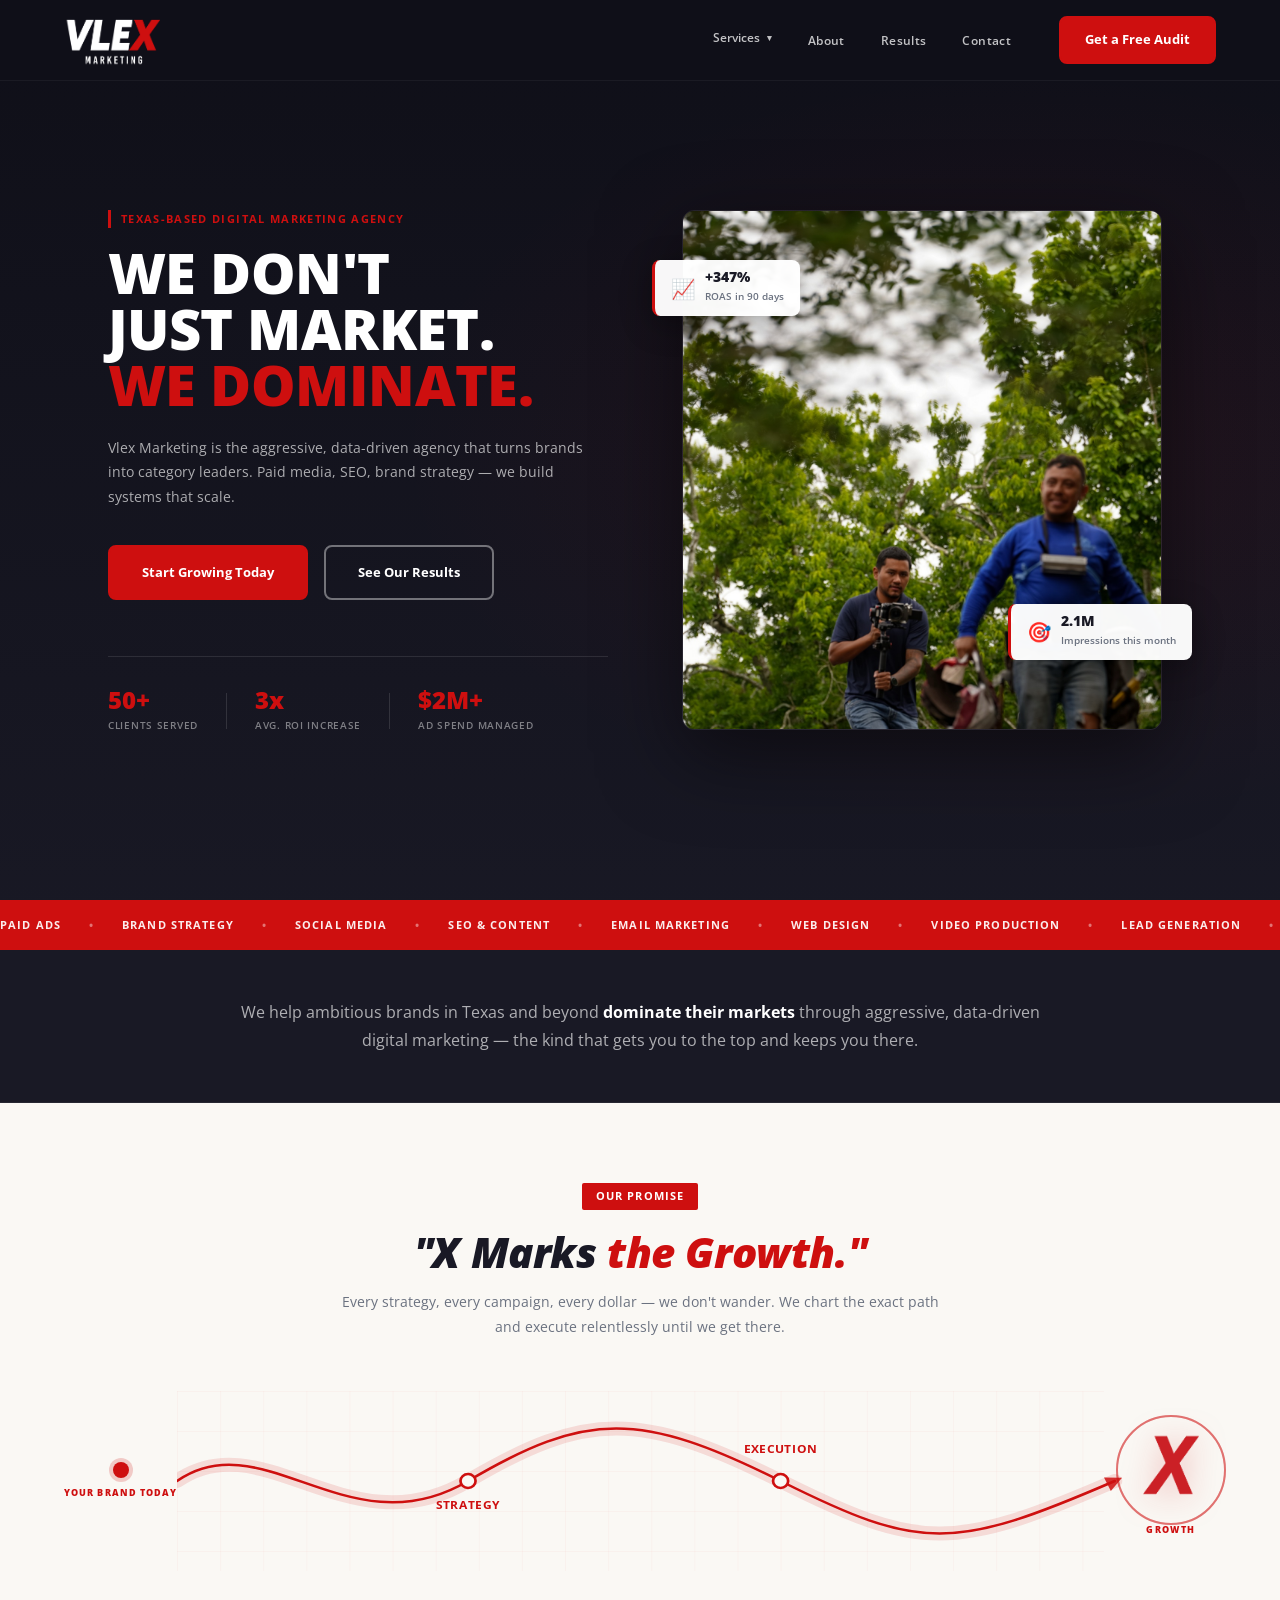
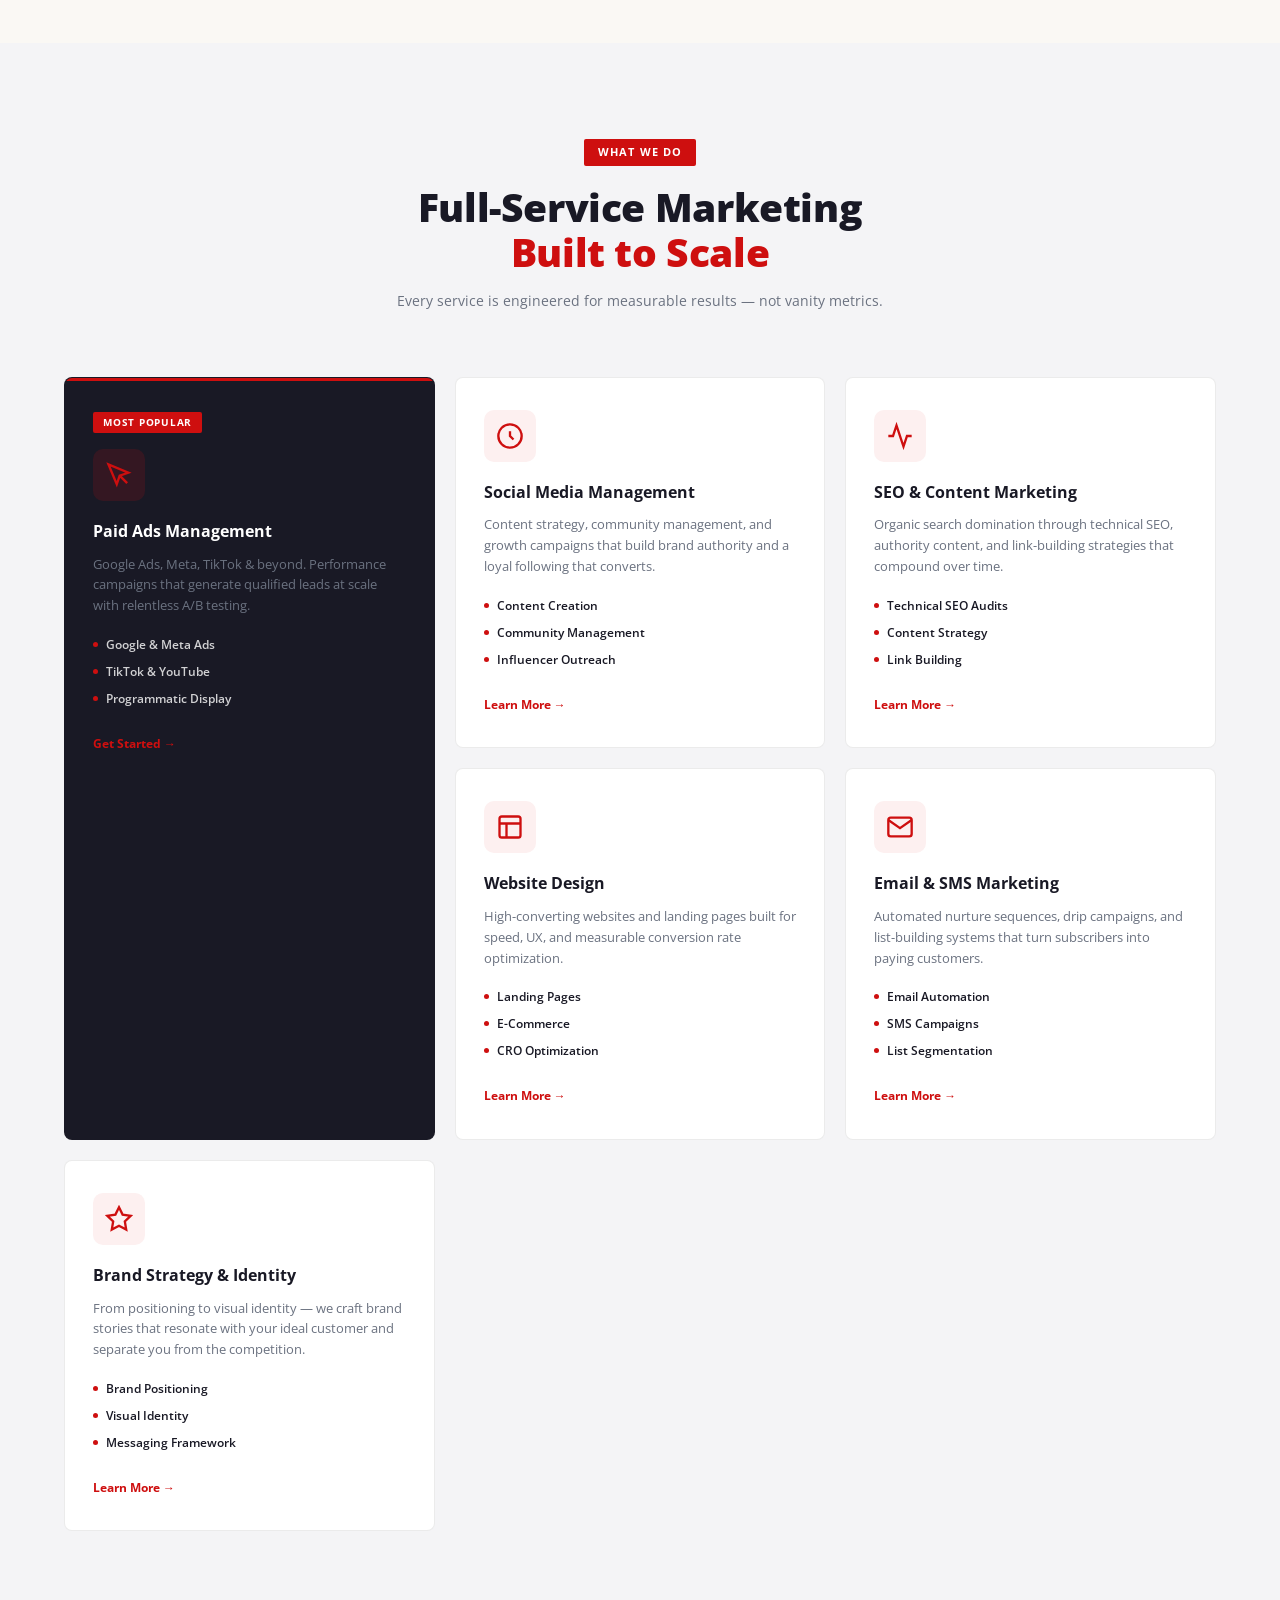
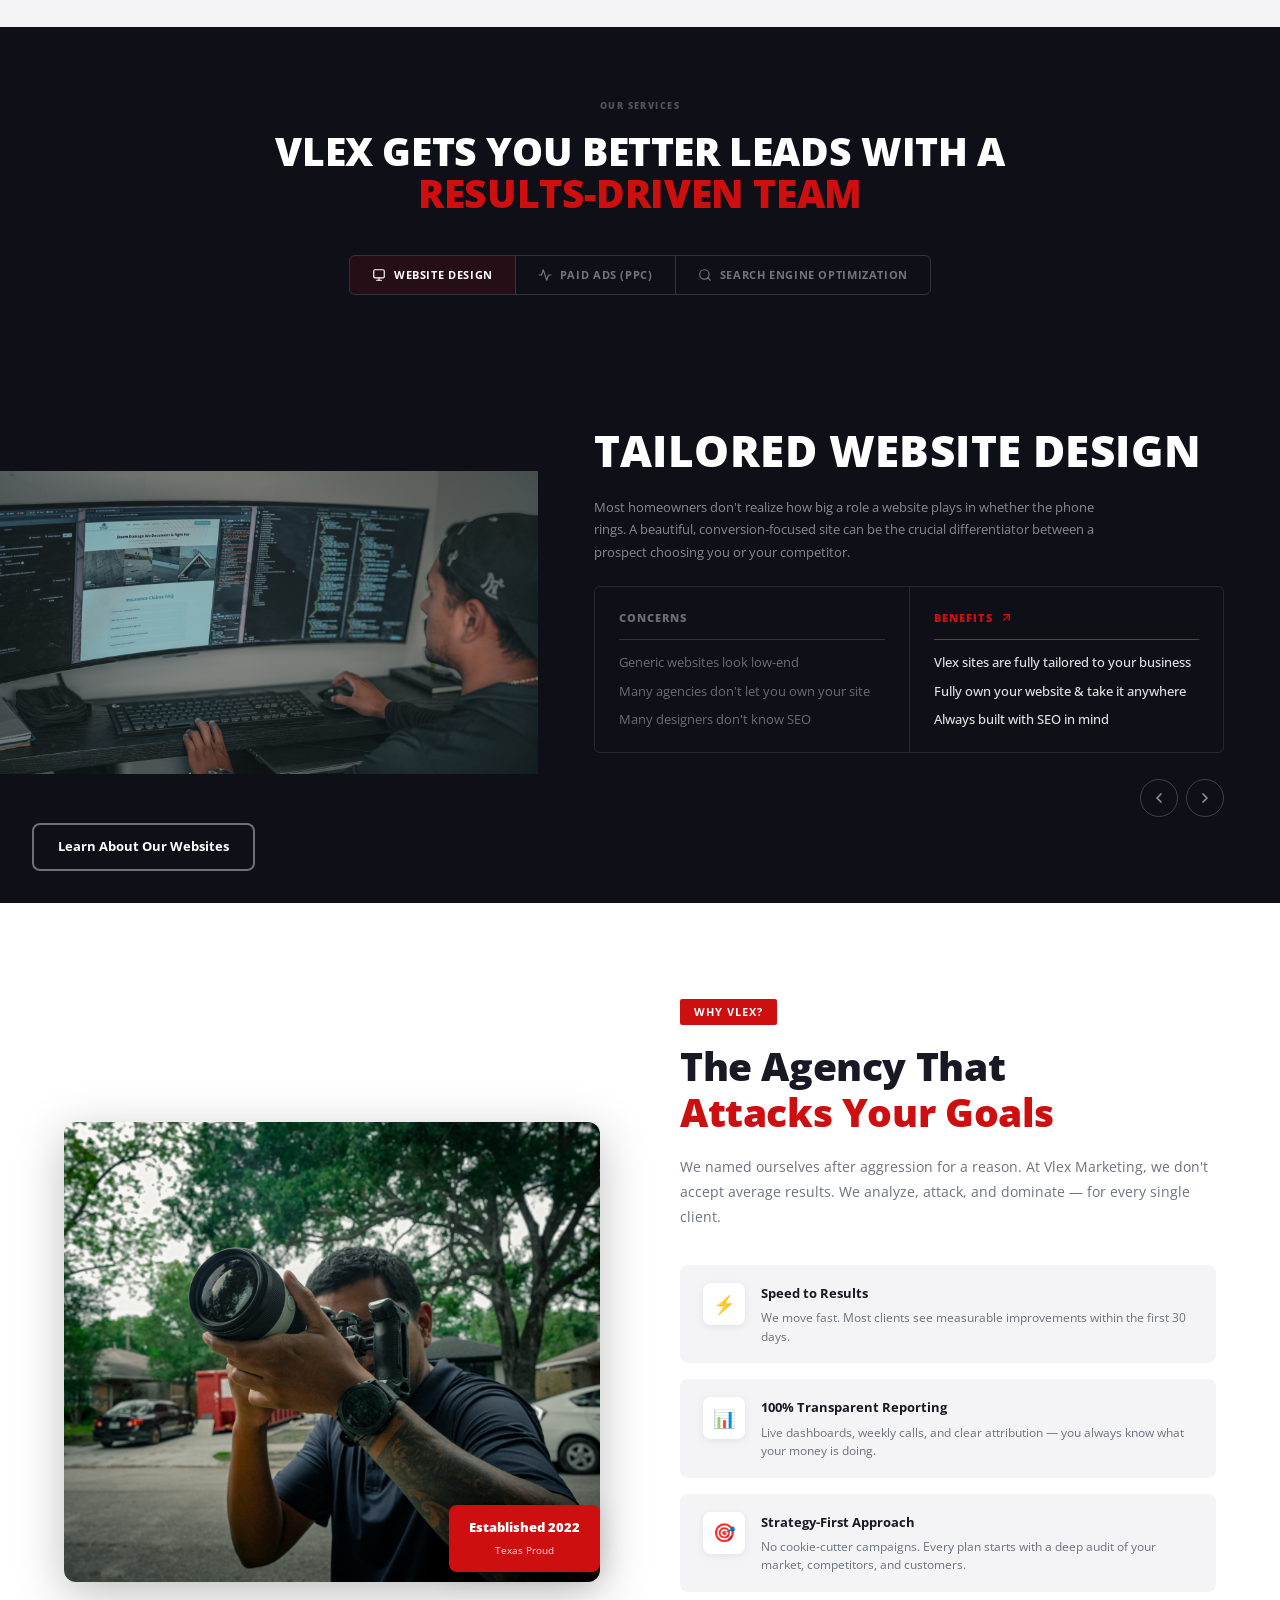
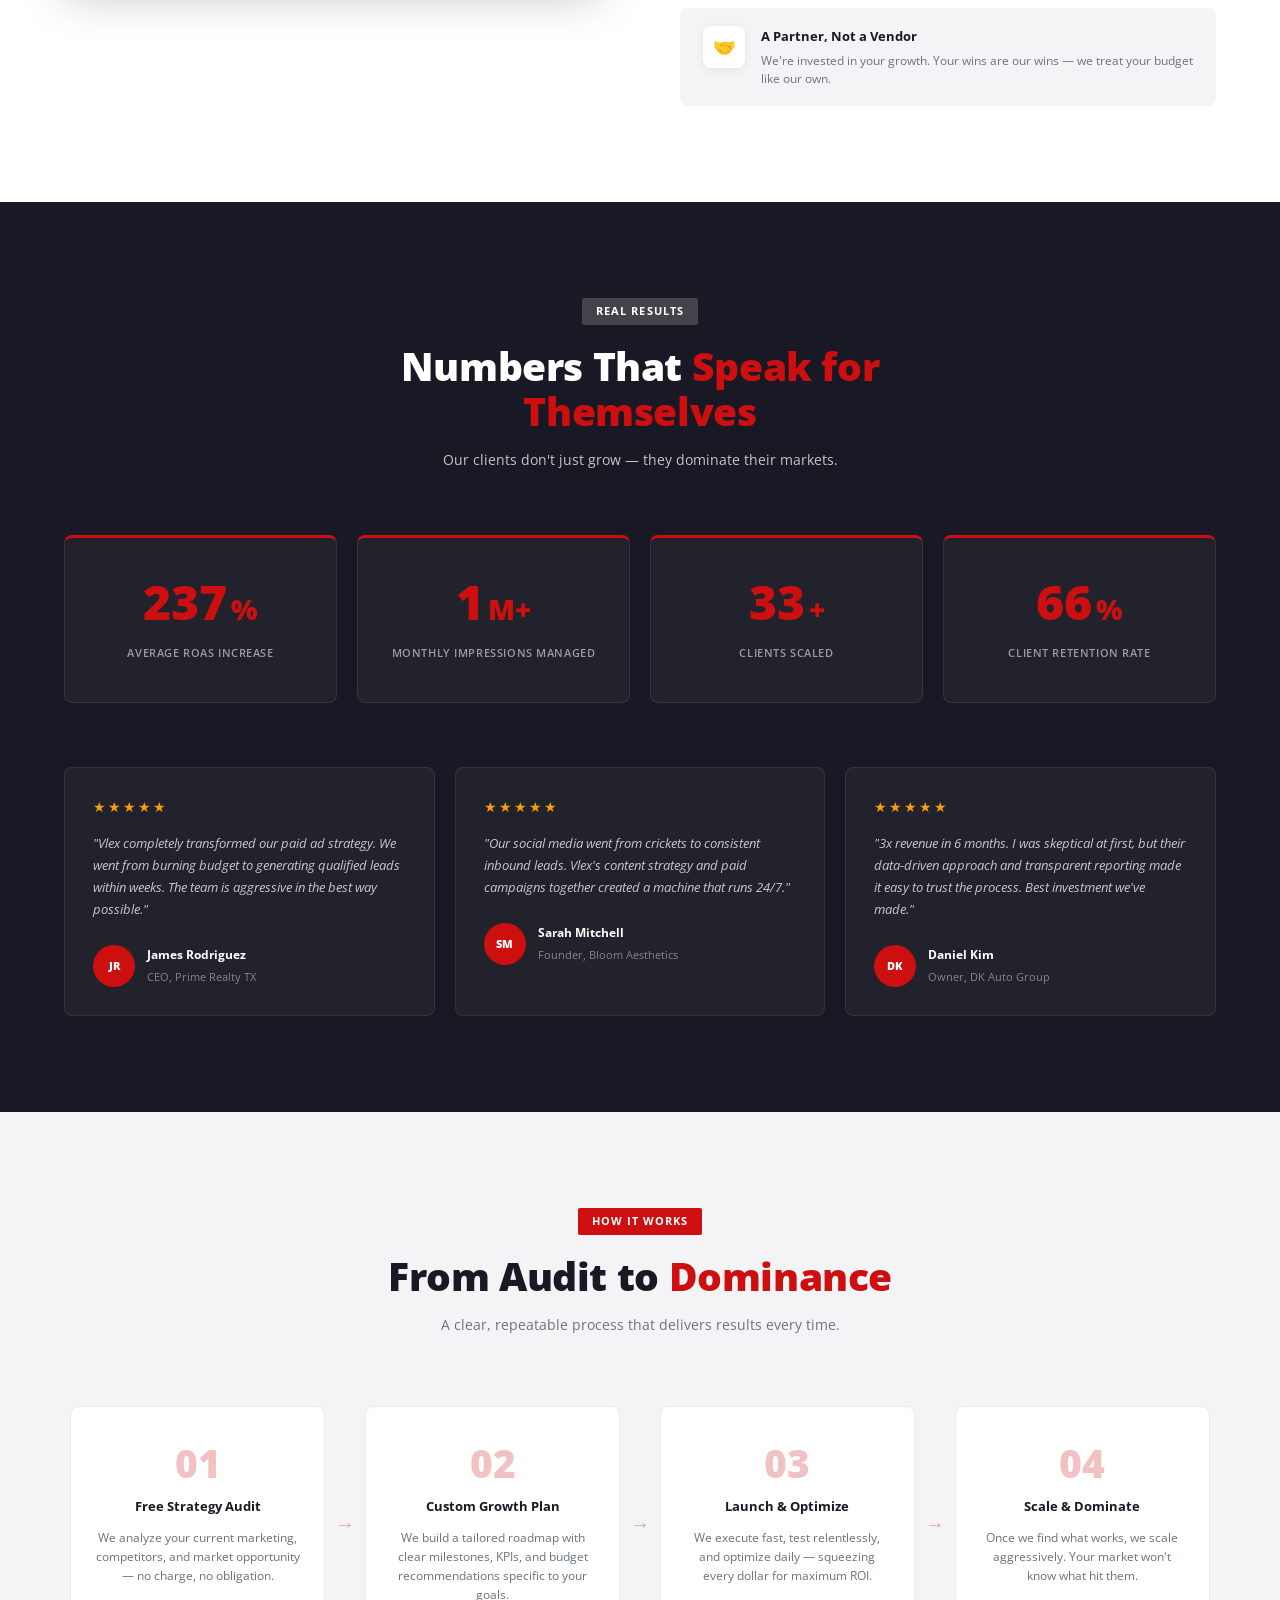
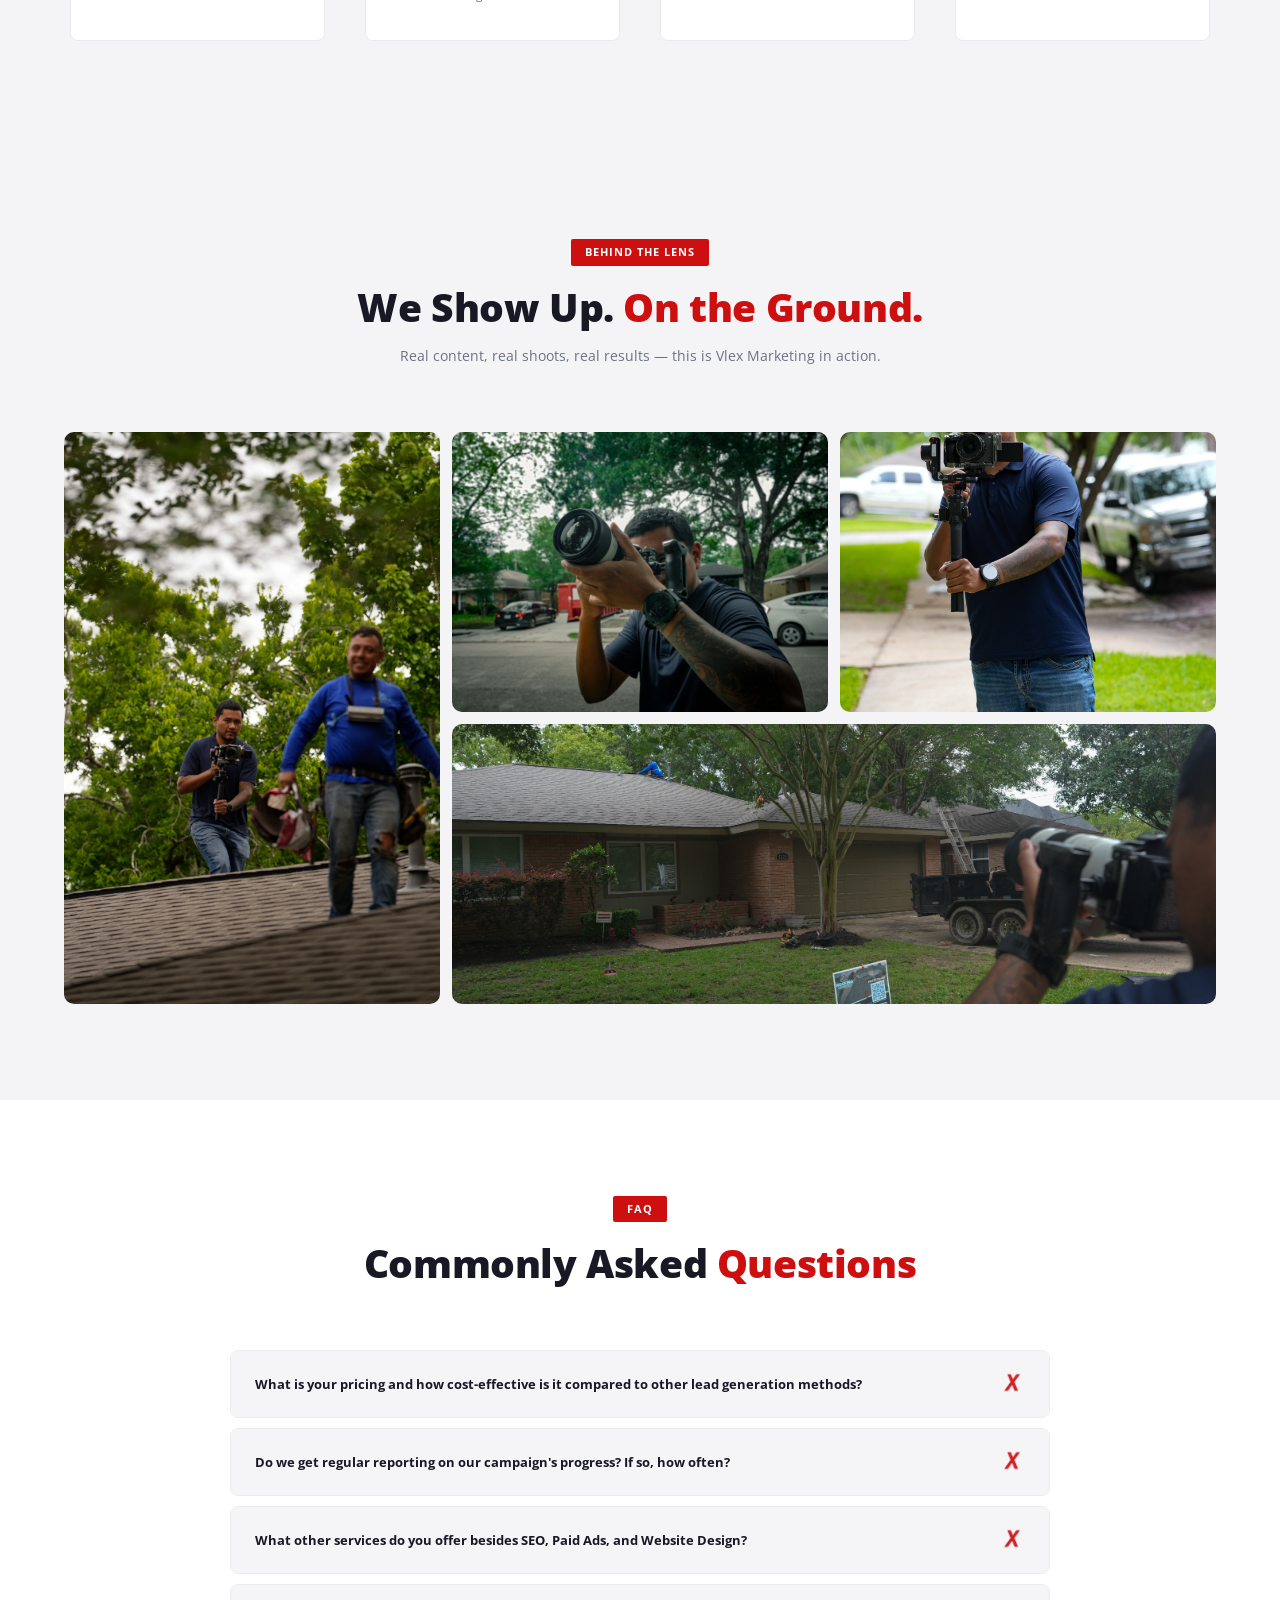
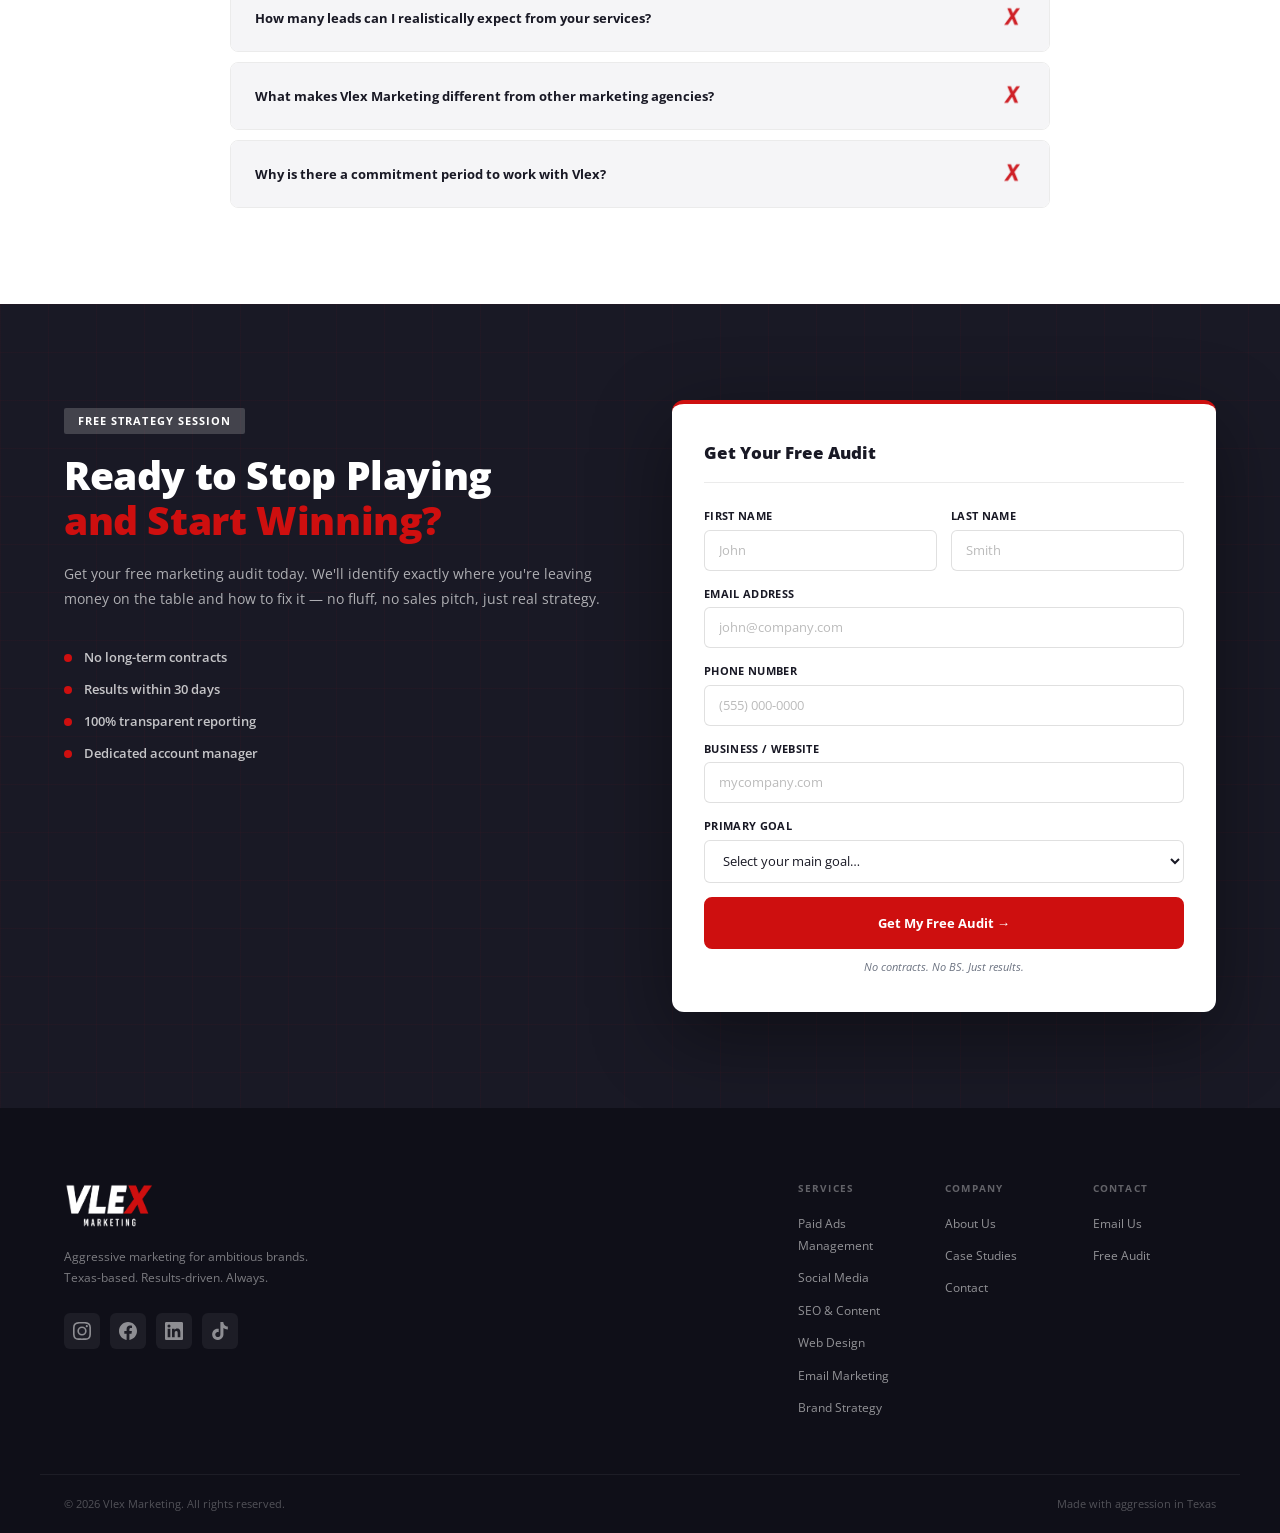
==== commit 86903ee3: "Reorder split feature tabs: Website Design first, then Paid Ads, then SEO Co-Authored-By: Claude Son" ====
--- a/index.html
+++ b/index.html
@@ -348,22 +348,62 @@
       <h2 class="sf-headline">VLEX GETS YOU BETTER LEADS WITH A <span class="text--red">RESULTS-DRIVEN TEAM</span></h2>
       <div class="split-tabs">
         <button class="split-tab split-tab--active" data-tab="0" onclick="sfTab(0)">
+          <svg width="14" height="14" viewBox="0 0 24 24" fill="none" stroke="currentColor" stroke-width="2" stroke-linecap="round" stroke-linejoin="round"><rect x="3" y="3" width="18" height="14" rx="2"/><line x1="8" y1="21" x2="16" y2="21"/><line x1="12" y1="17" x2="12" y2="21"/></svg>
+          Website Design
+        </button>
+        <button class="split-tab" data-tab="1" onclick="sfTab(1)">
           <svg width="14" height="14" viewBox="0 0 24 24" fill="none" stroke="currentColor" stroke-width="2" stroke-linecap="round" stroke-linejoin="round"><polyline points="22 12 18 12 15 21 9 3 6 12 2 12"/></svg>
           Paid Ads (PPC)
         </button>
-        <button class="split-tab" data-tab="1" onclick="sfTab(1)">
+        <button class="split-tab" data-tab="2" onclick="sfTab(2)">
           <svg width="14" height="14" viewBox="0 0 24 24" fill="none" stroke="currentColor" stroke-width="2" stroke-linecap="round" stroke-linejoin="round"><circle cx="11" cy="11" r="8"/><line x1="21" y1="21" x2="16.65" y2="16.65"/></svg>
           Search Engine Optimization
         </button>
-        <button class="split-tab" data-tab="2" onclick="sfTab(2)">
-          <svg width="14" height="14" viewBox="0 0 24 24" fill="none" stroke="currentColor" stroke-width="2" stroke-linecap="round" stroke-linejoin="round"><rect x="3" y="3" width="18" height="14" rx="2"/><line x1="8" y1="21" x2="16" y2="21"/><line x1="12" y1="17" x2="12" y2="21"/></svg>
-          Website Design
-        </button>
-      </div>
-    </div>
-
-    <!-- Panel 0: Paid Ads -->
+      </div>
+    </div>
+
+    <!-- Panel 0: Website Design -->
     <div class="split-feature__inner sf-panel sf-panel--active" data-panel="0">
+      <div class="split-feature__photo-col">
+        <img src="brand assests/esta-mejor-web.jpg" alt="Vlex digital marketing team" class="split-feature__photo" />
+        <a href="website-design.html" class="btn btn--outline split-feature__btn-overlay">Learn About Our Websites</a>
+      </div>
+      <div class="split-feature__content">
+        <h3 class="sf-content-head">TAILORED WEBSITE DESIGN</h3>
+        <p>Most homeowners don't realize how big a role a website plays in whether the phone rings. A beautiful, conversion-focused site can be the crucial differentiator between a prospect choosing you or your competitor.</p>
+        <div class="split-feature__grid">
+          <div class="split-feature__col">
+            <div class="sf-col-head">Concerns</div>
+            <ul>
+              <li>Generic websites look low-end</li>
+              <li>Many agencies don't let you own your site</li>
+              <li>Many designers don't know SEO</li>
+            </ul>
+          </div>
+          <div class="split-feature__col">
+            <div class="sf-col-head sf-col-head--benefits">Benefits
+              <svg width="13" height="13" viewBox="0 0 24 24" fill="none" stroke="currentColor" stroke-width="2.5" stroke-linecap="round" stroke-linejoin="round"><line x1="7" y1="17" x2="17" y2="7"/><polyline points="7 7 17 7 17 17"/></svg>
+            </div>
+            <ul>
+              <li>Vlex sites are fully tailored to your business</li>
+              <li>Fully own your website &amp; take it anywhere</li>
+              <li>Always built with SEO in mind</li>
+            </ul>
+          </div>
+        </div>
+        <div class="sf-nav">
+          <button class="sf-nav__btn" onclick="sfNav(-1)" aria-label="Previous">
+            <svg width="16" height="16" viewBox="0 0 24 24" fill="none" stroke="currentColor" stroke-width="2.5" stroke-linecap="round" stroke-linejoin="round"><polyline points="15 18 9 12 15 6"/></svg>
+          </button>
+          <button class="sf-nav__btn" onclick="sfNav(1)" aria-label="Next">
+            <svg width="16" height="16" viewBox="0 0 24 24" fill="none" stroke="currentColor" stroke-width="2.5" stroke-linecap="round" stroke-linejoin="round"><polyline points="9 18 15 12 9 6"/></svg>
+          </button>
+        </div>
+      </div>
+    </div>
+
+    <!-- Panel 1: Paid Ads -->
+    <div class="split-feature__inner sf-panel" data-panel="1">
       <div class="split-feature__photo-col">
         <img src="brand assests/esta-mejor-web.jpg" alt="Vlex digital marketing team" class="split-feature__photo" />
         <a href="paid-ads.html" class="btn btn--outline split-feature__btn-overlay">Learn About Paid Ads</a>
@@ -404,8 +444,8 @@
       </div>
     </div>
 
-    <!-- Panel 1: SEO -->
-    <div class="split-feature__inner sf-panel" data-panel="1">
+    <!-- Panel 2: SEO -->
+    <div class="split-feature__inner sf-panel" data-panel="2">
       <div class="split-feature__photo-col">
         <img src="brand assests/esta-mejor-web.jpg" alt="Vlex digital marketing team" class="split-feature__photo" />
         <a href="seo.html" class="btn btn--outline split-feature__btn-overlay">Learn About Our SEO</a>
@@ -432,46 +472,6 @@
               <li>Fully own your rankings long-term</li>
               <li>Always built with local SEO in mind</li>
               <li>Traffic that keeps growing, not stopping</li>
-            </ul>
-          </div>
-        </div>
-        <div class="sf-nav">
-          <button class="sf-nav__btn" onclick="sfNav(-1)" aria-label="Previous">
-            <svg width="16" height="16" viewBox="0 0 24 24" fill="none" stroke="currentColor" stroke-width="2.5" stroke-linecap="round" stroke-linejoin="round"><polyline points="15 18 9 12 15 6"/></svg>
-          </button>
-          <button class="sf-nav__btn" onclick="sfNav(1)" aria-label="Next">
-            <svg width="16" height="16" viewBox="0 0 24 24" fill="none" stroke="currentColor" stroke-width="2.5" stroke-linecap="round" stroke-linejoin="round"><polyline points="9 18 15 12 9 6"/></svg>
-          </button>
-        </div>
-      </div>
-    </div>
-
-    <!-- Panel 2: Website Design -->
-    <div class="split-feature__inner sf-panel" data-panel="2">
-      <div class="split-feature__photo-col">
-        <img src="brand assests/esta-mejor-web.jpg" alt="Vlex digital marketing team" class="split-feature__photo" />
-        <a href="website-design.html" class="btn btn--outline split-feature__btn-overlay">Learn About Our Websites</a>
-      </div>
-      <div class="split-feature__content">
-        <h3 class="sf-content-head">TAILORED WEBSITE DESIGN</h3>
-        <p>Most homeowners don't realize how big a role a website plays in whether the phone rings. A beautiful, conversion-focused site can be the crucial differentiator between a prospect choosing you or your competitor.</p>
-        <div class="split-feature__grid">
-          <div class="split-feature__col">
-            <div class="sf-col-head">Concerns</div>
-            <ul>
-              <li>Generic websites look low-end</li>
-              <li>Many agencies don't let you own your site</li>
-              <li>Many designers don't know SEO</li>
-            </ul>
-          </div>
-          <div class="split-feature__col">
-            <div class="sf-col-head sf-col-head--benefits">Benefits
-              <svg width="13" height="13" viewBox="0 0 24 24" fill="none" stroke="currentColor" stroke-width="2.5" stroke-linecap="round" stroke-linejoin="round"><line x1="7" y1="17" x2="17" y2="7"/><polyline points="7 7 17 7 17 17"/></svg>
-            </div>
-            <ul>
-              <li>Vlex sites are fully tailored to your business</li>
-              <li>Fully own your website &amp; take it anywhere</li>
-              <li>Always built with SEO in mind</li>
             </ul>
           </div>
         </div>
--- a/style.css
+++ b/style.css
@@ -952,17 +952,10 @@
 .split-feature__photo {
   width: 100%;
   height: 100%;
-  object-fit: cover;
+  object-fit: contain;
   object-position: center;
   display: block;
-}
-.split-feature__photo-col::after {
-  content: '';
-  position: absolute;
-  bottom: 0; left: 0; right: 0;
-  height: 55%;
-  background: linear-gradient(to bottom, transparent, rgba(0,0,0,0.72));
-  pointer-events: none;
+  background: #0f0f18;
 }
 .split-feature__btn-overlay {
   position: absolute;
